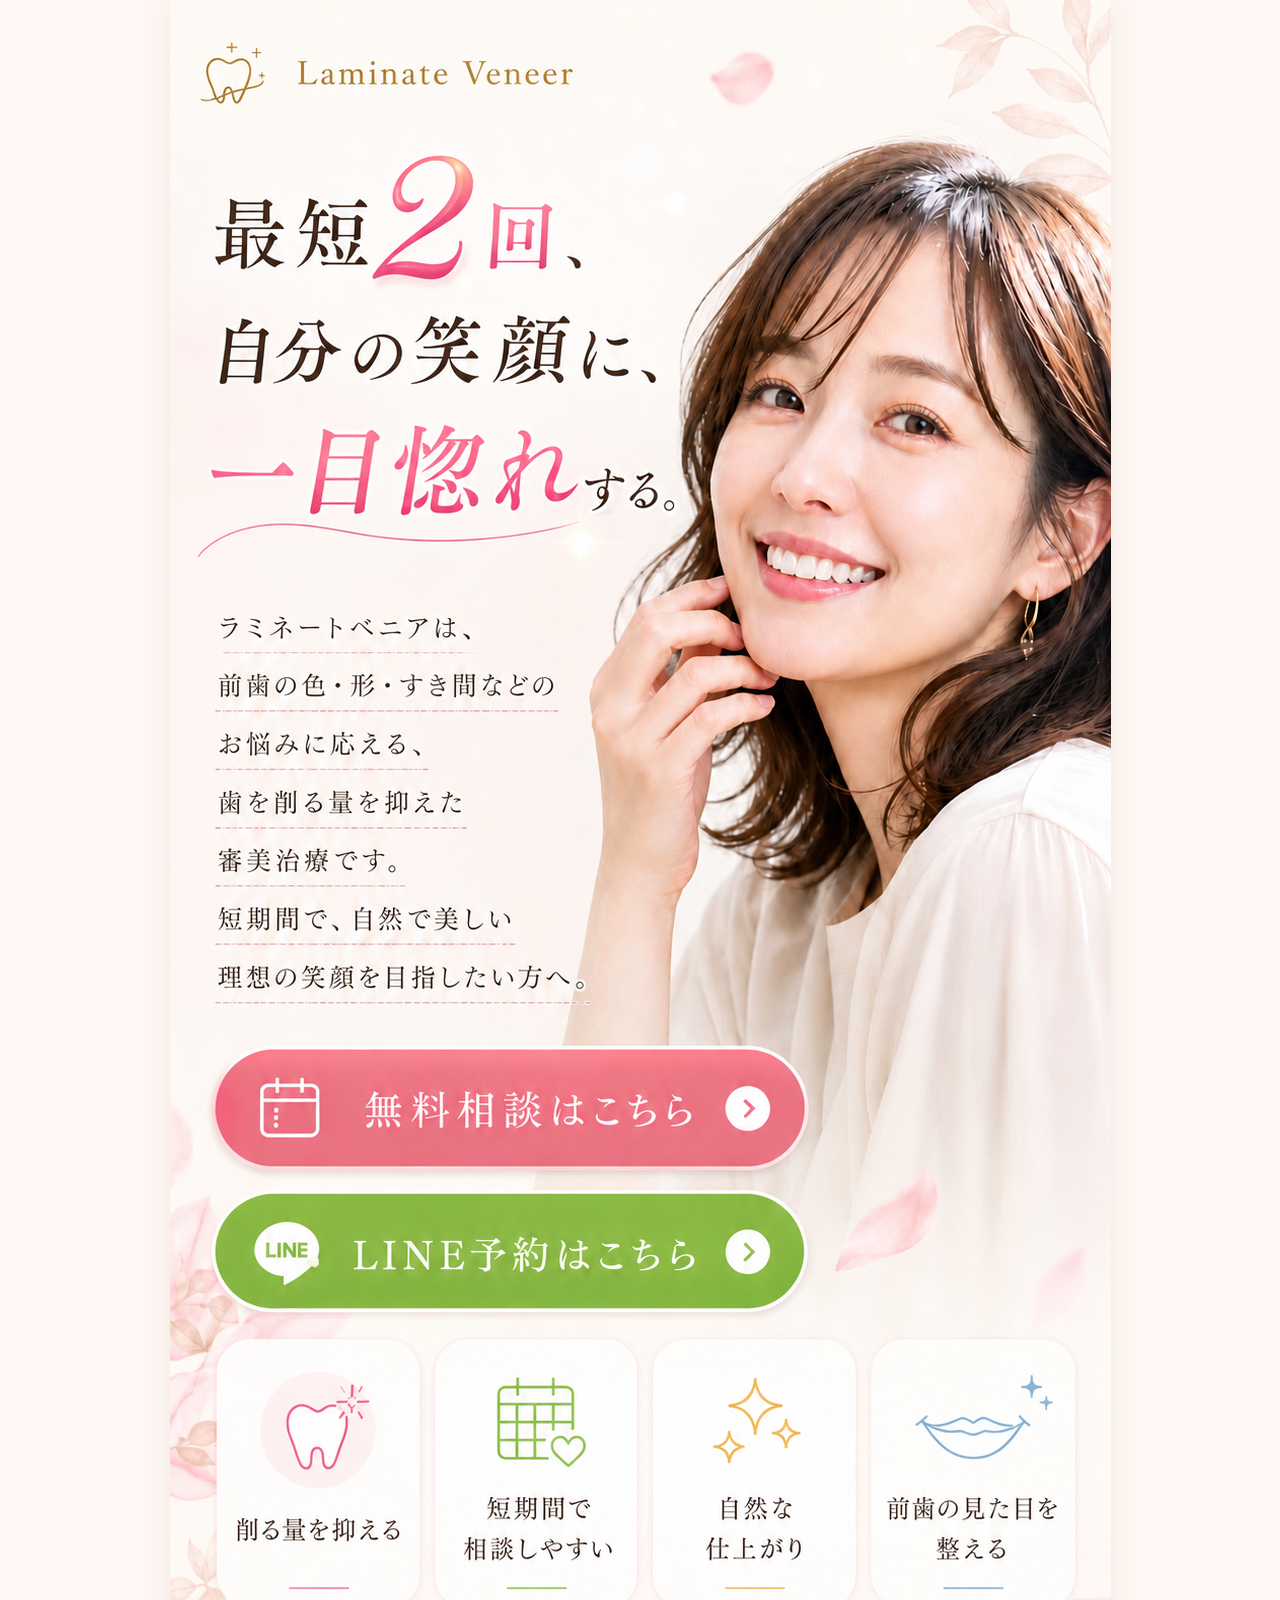
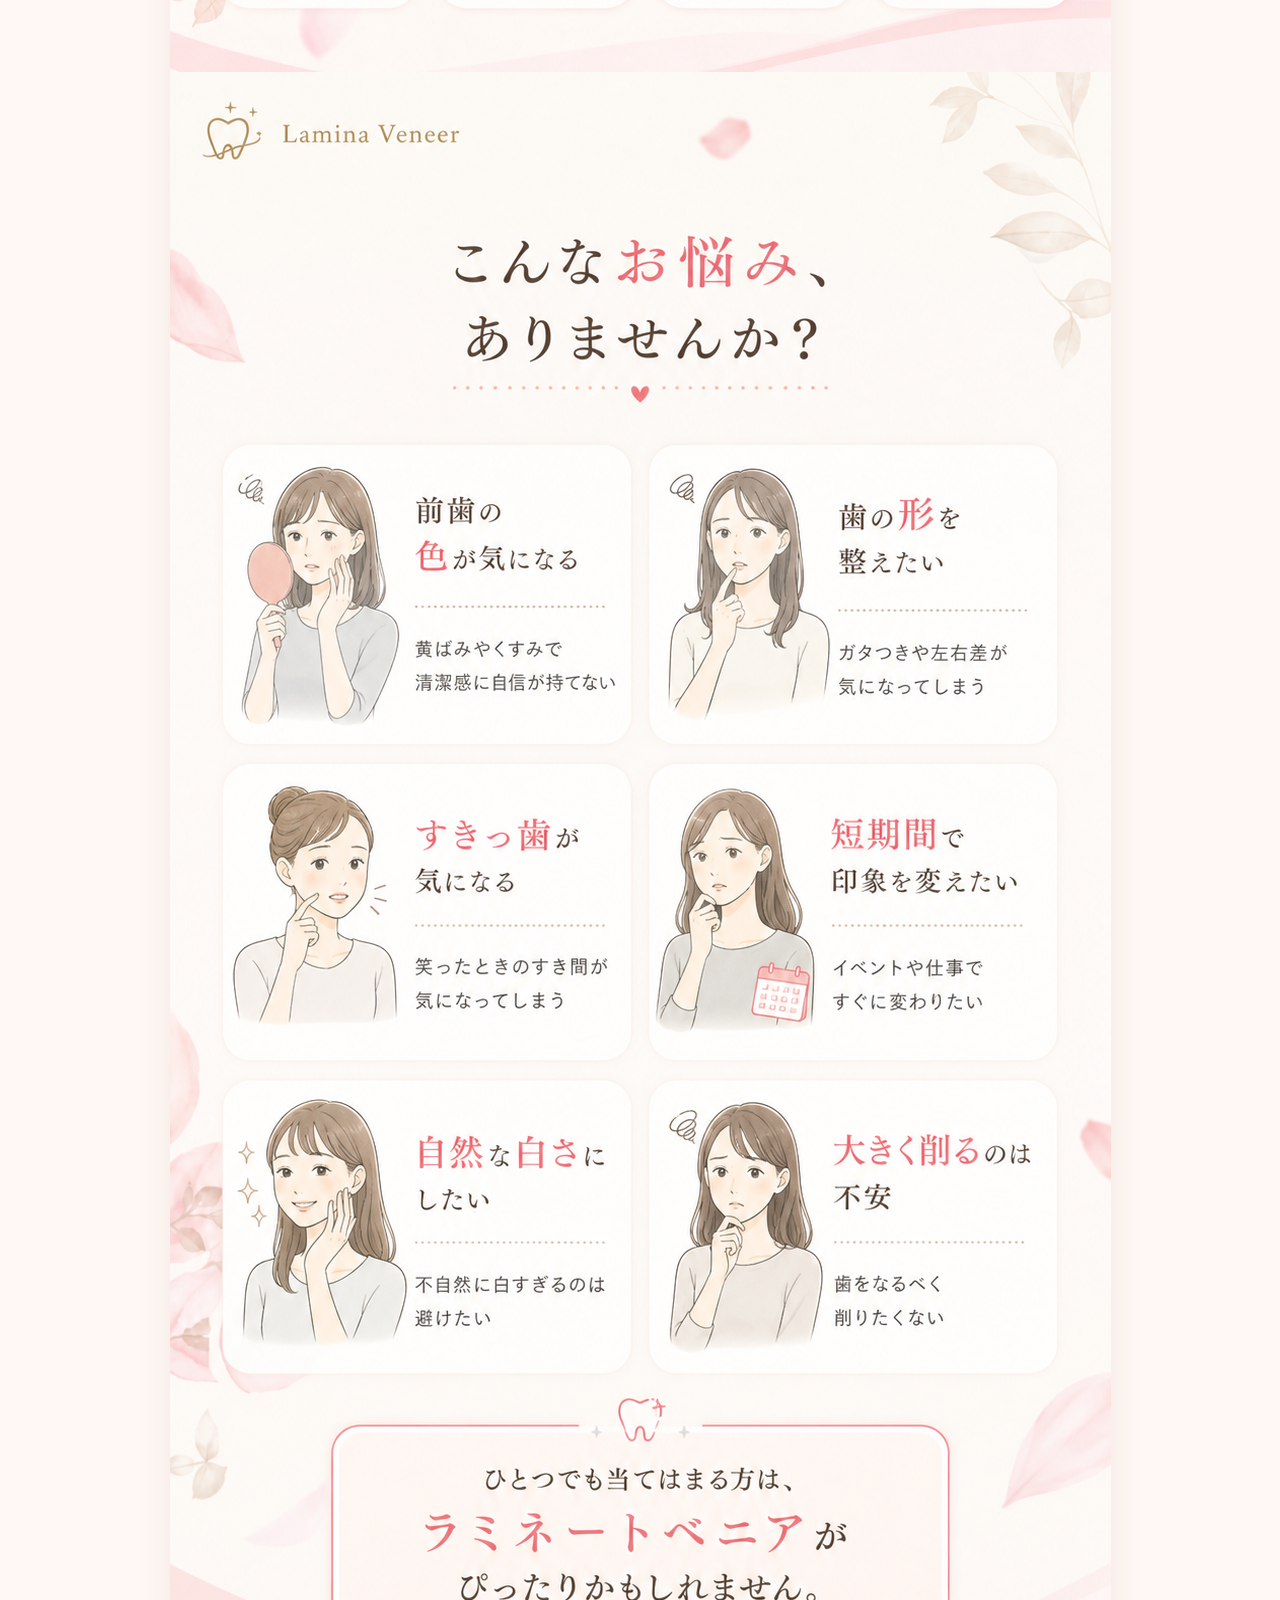
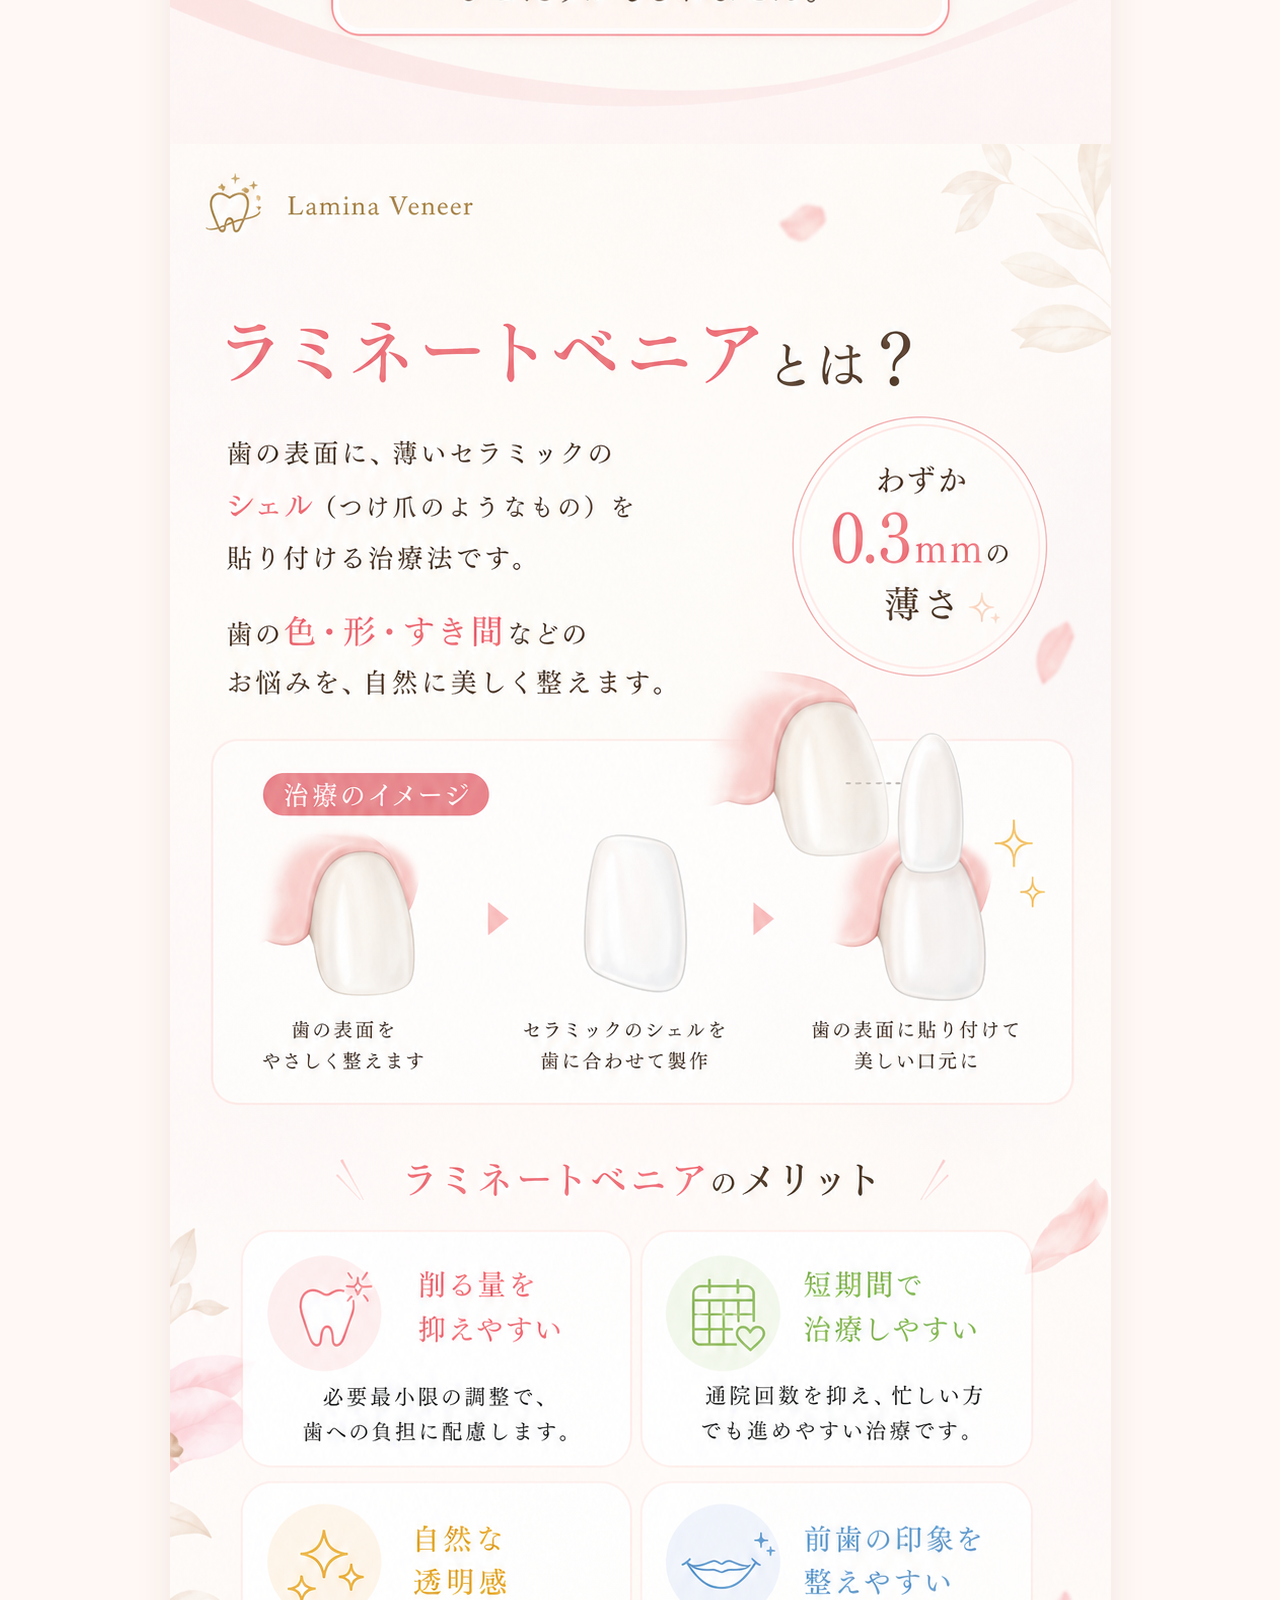
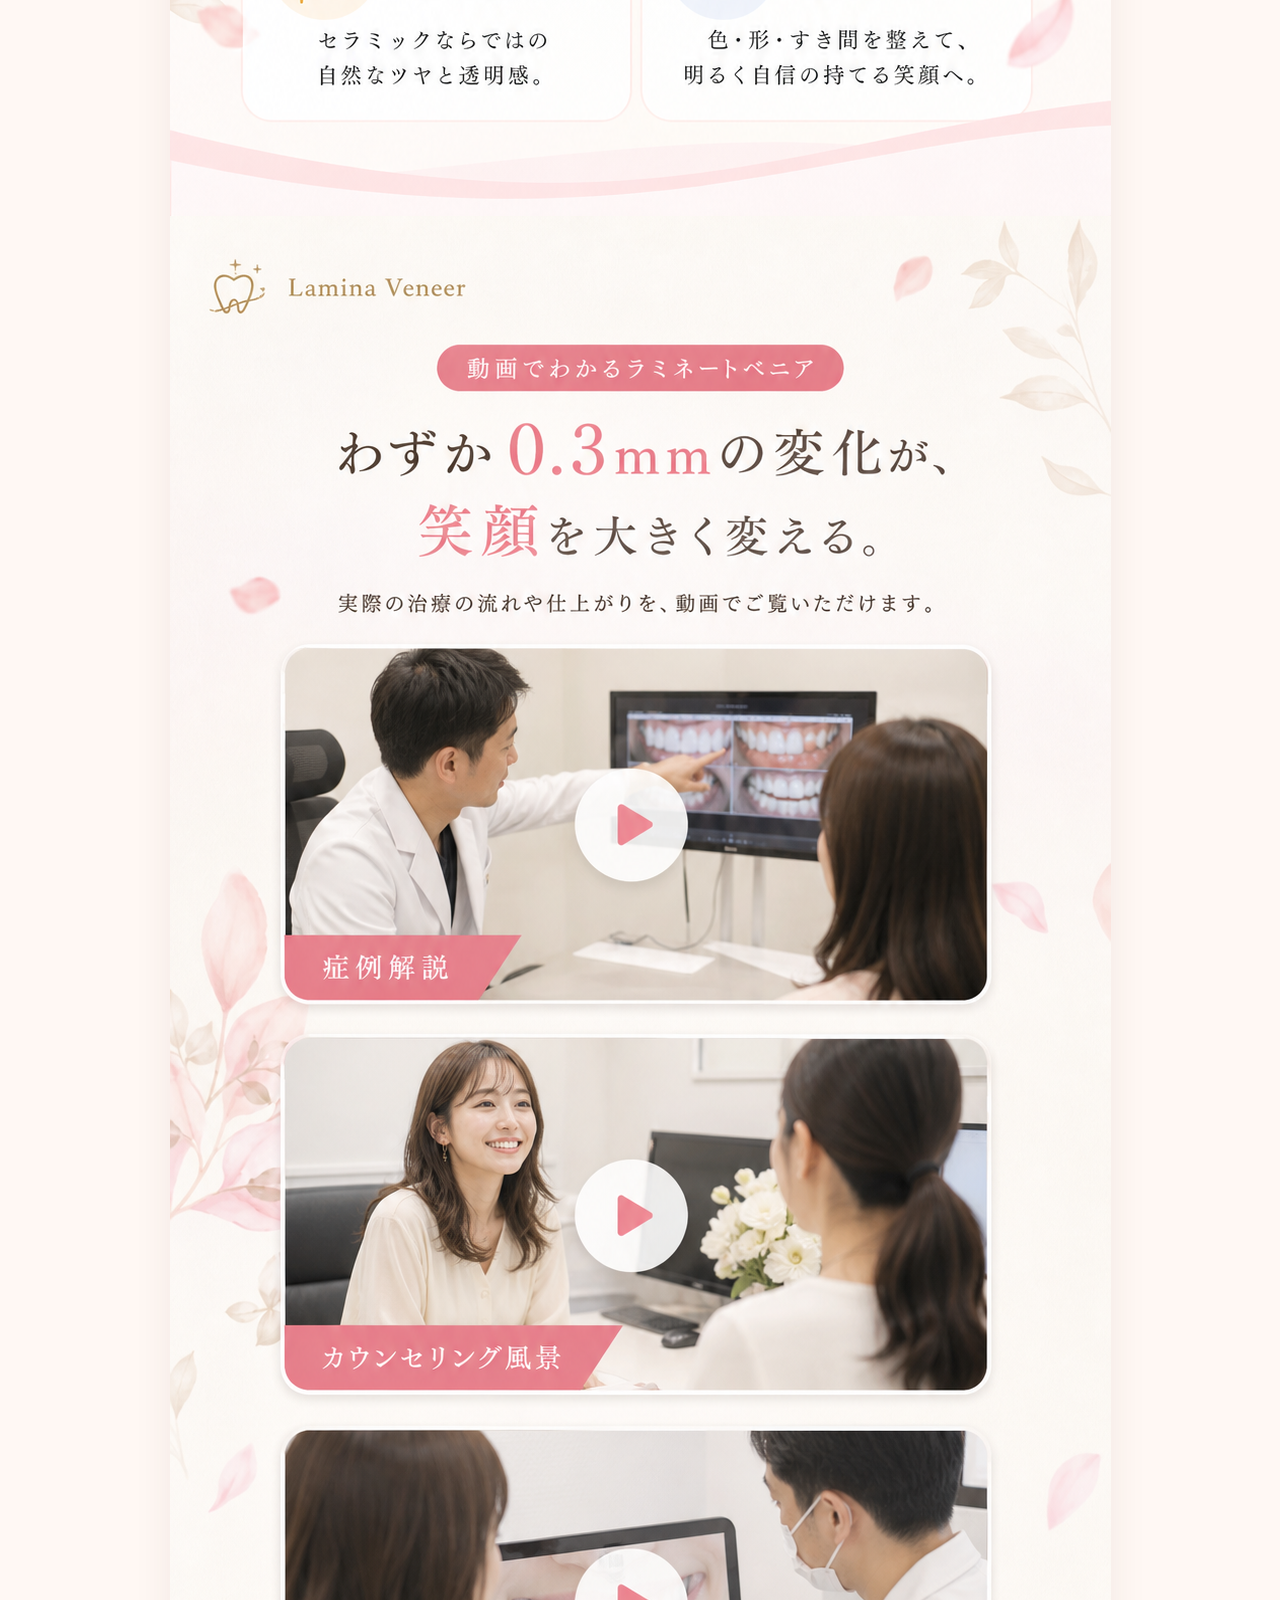
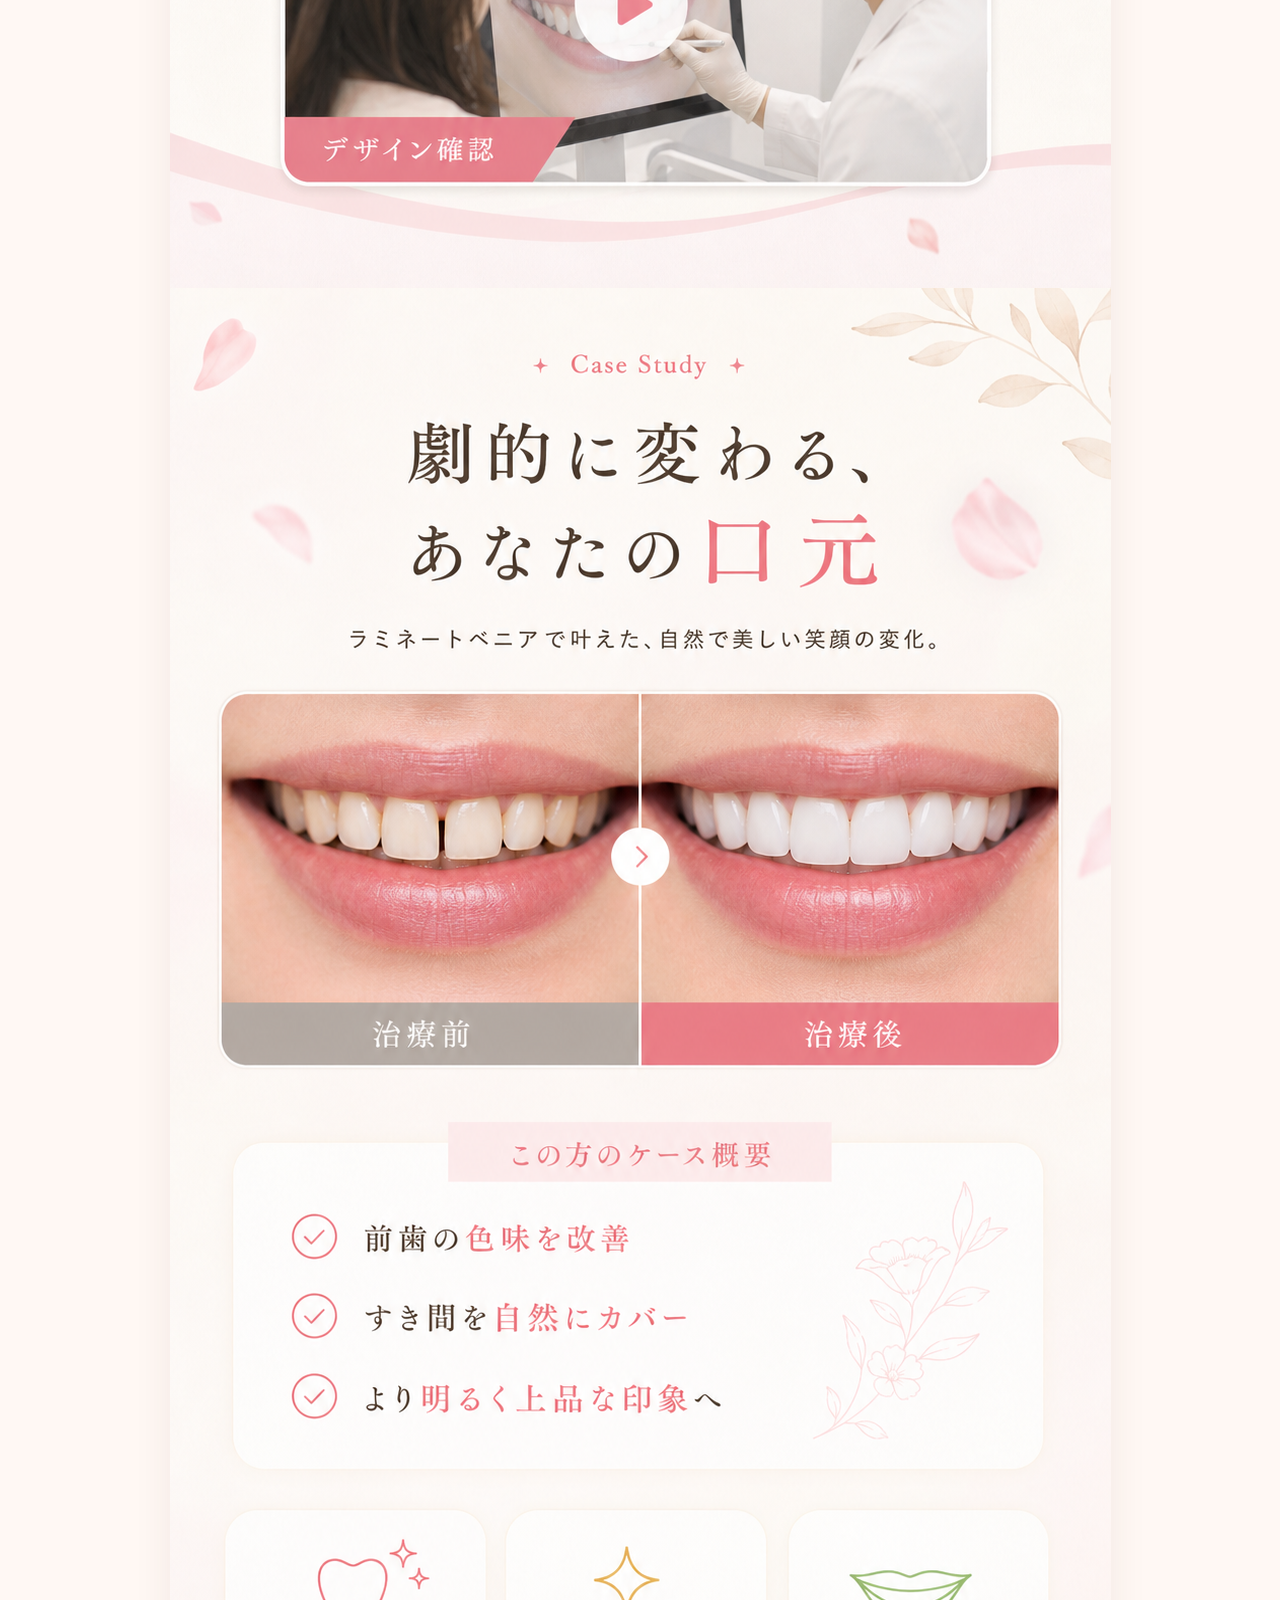
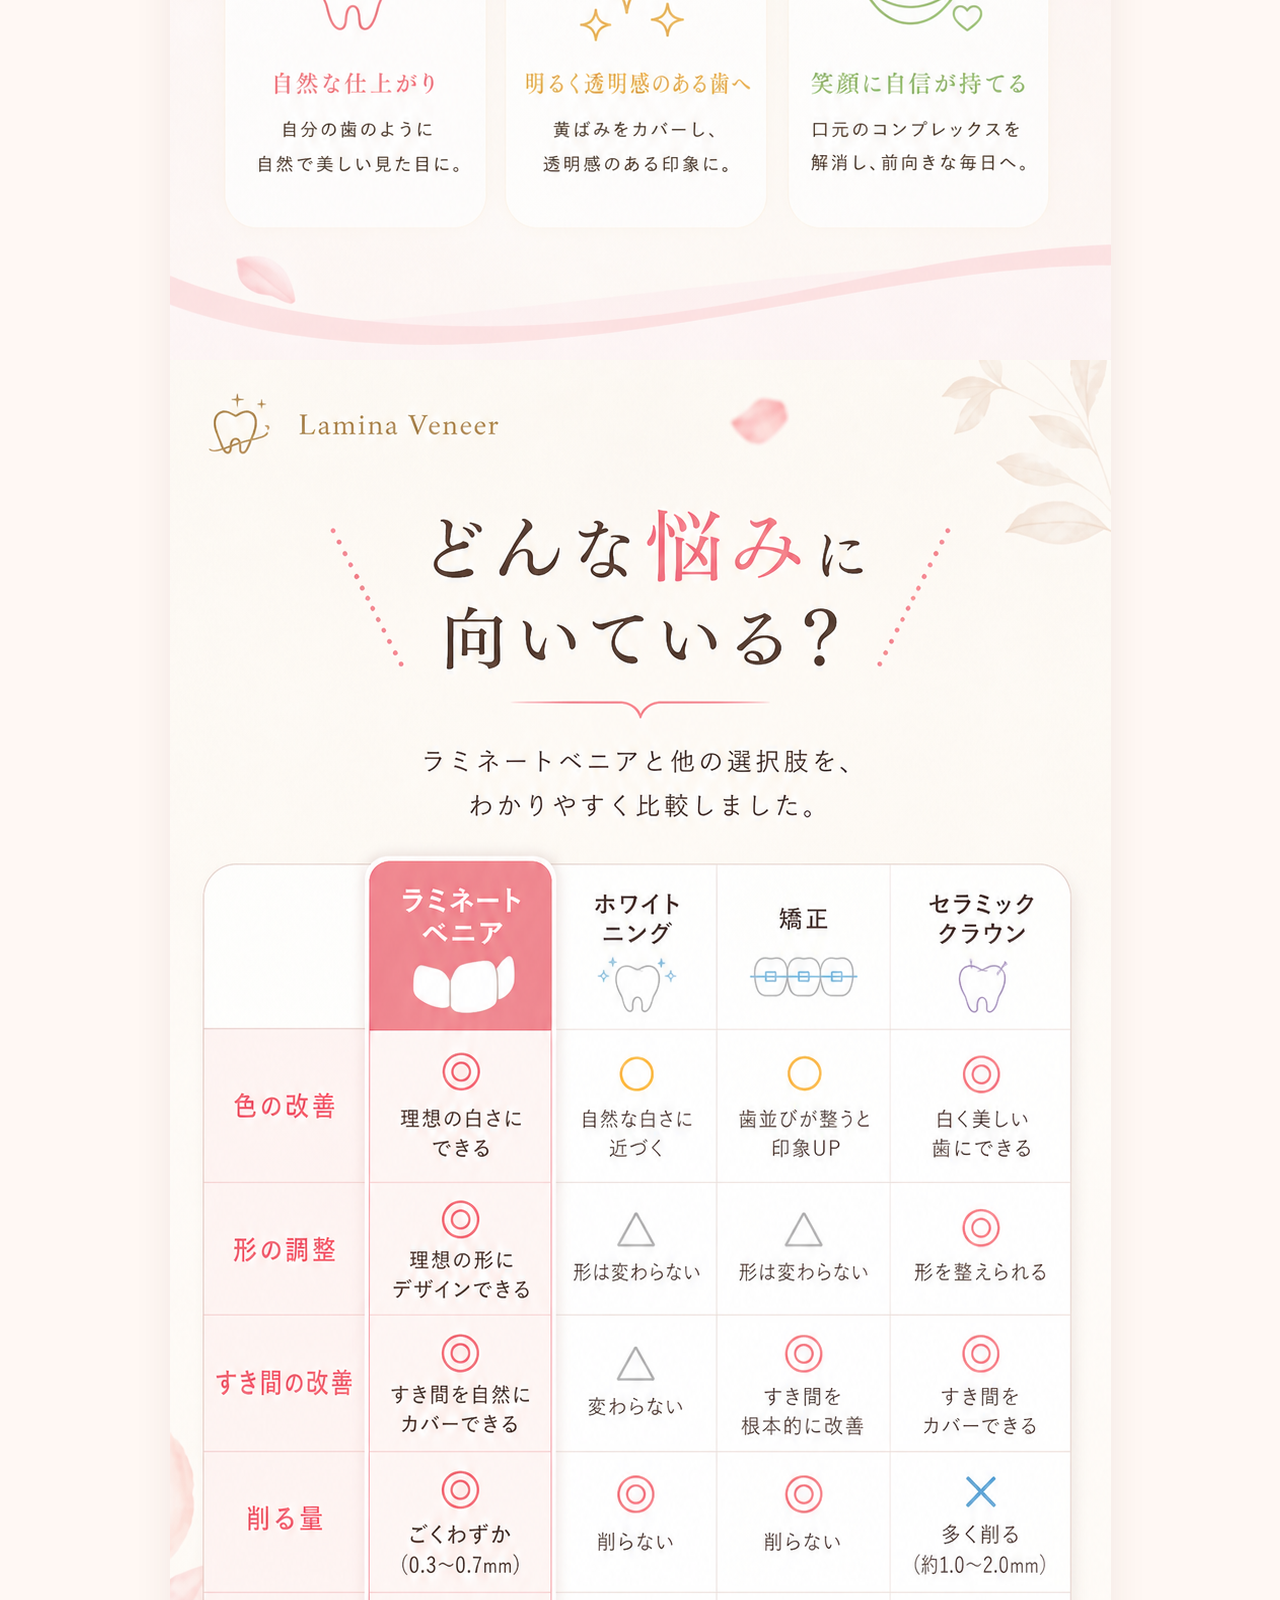
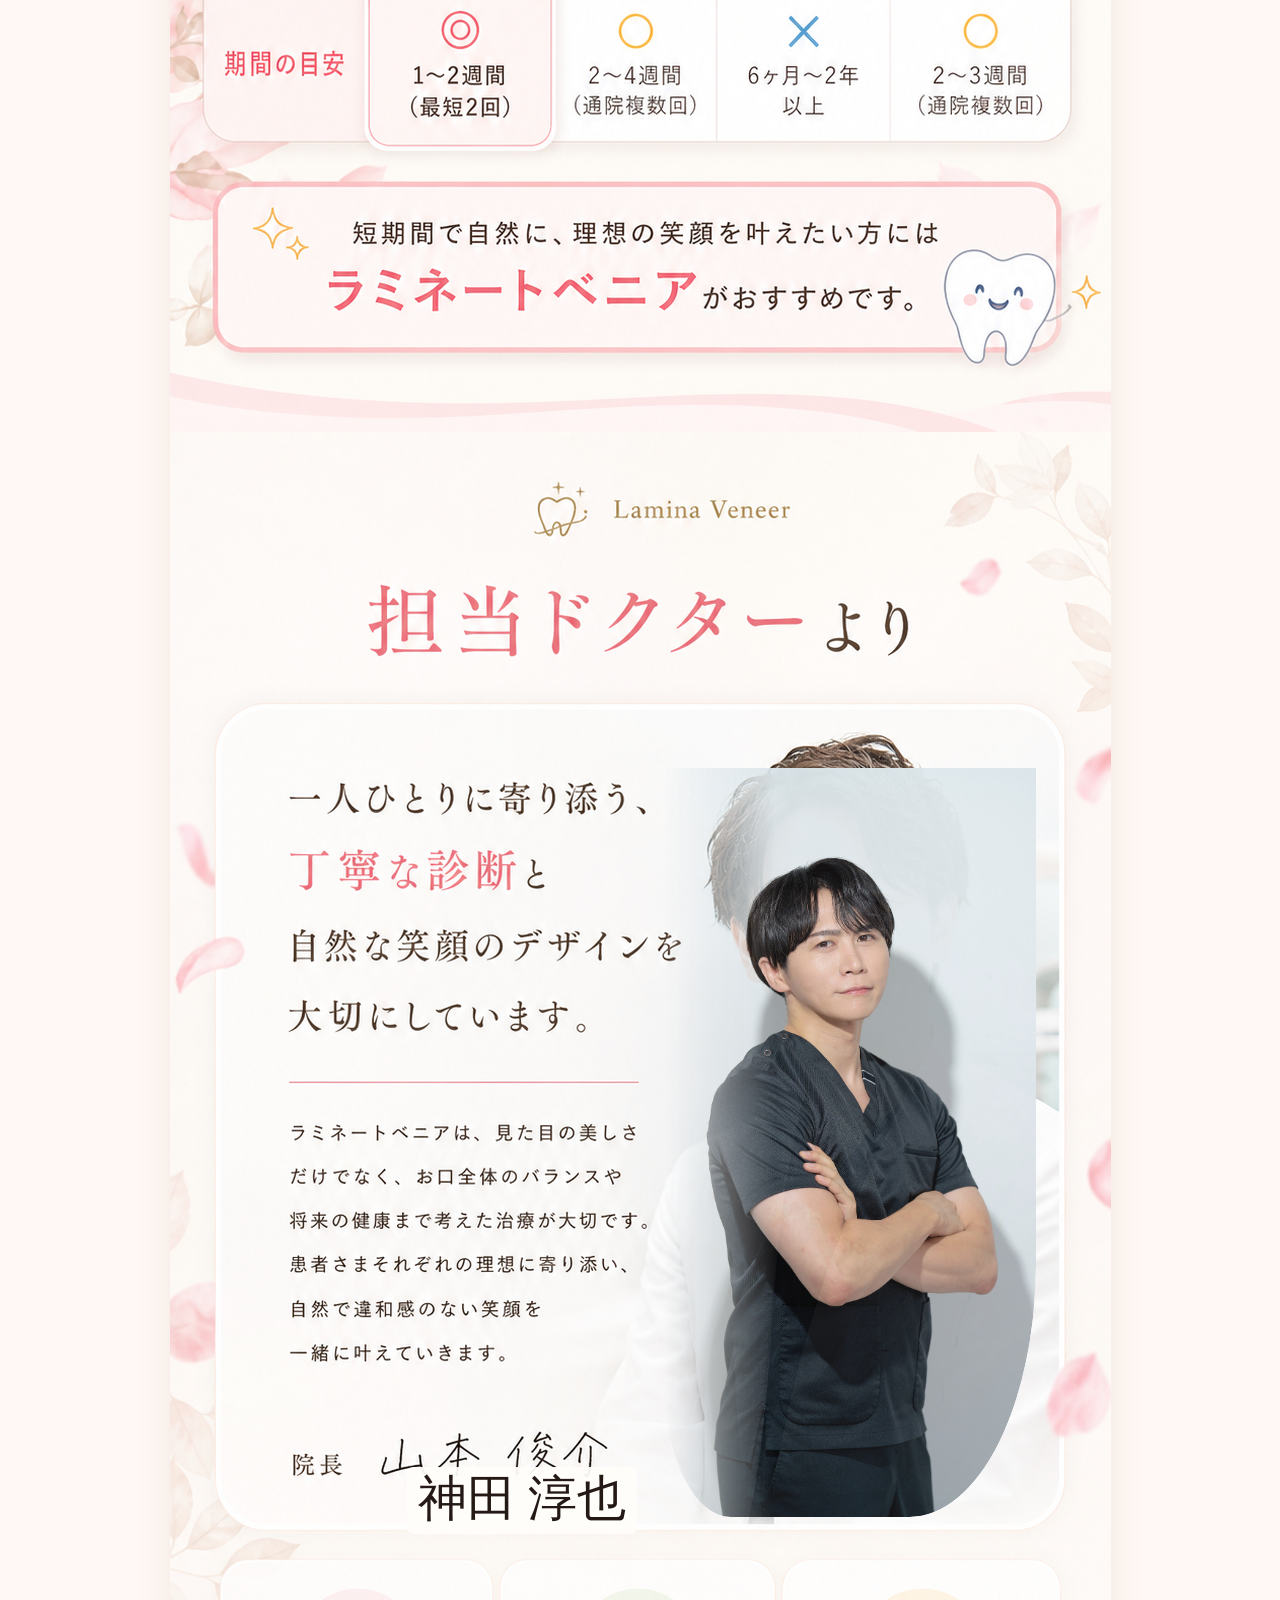
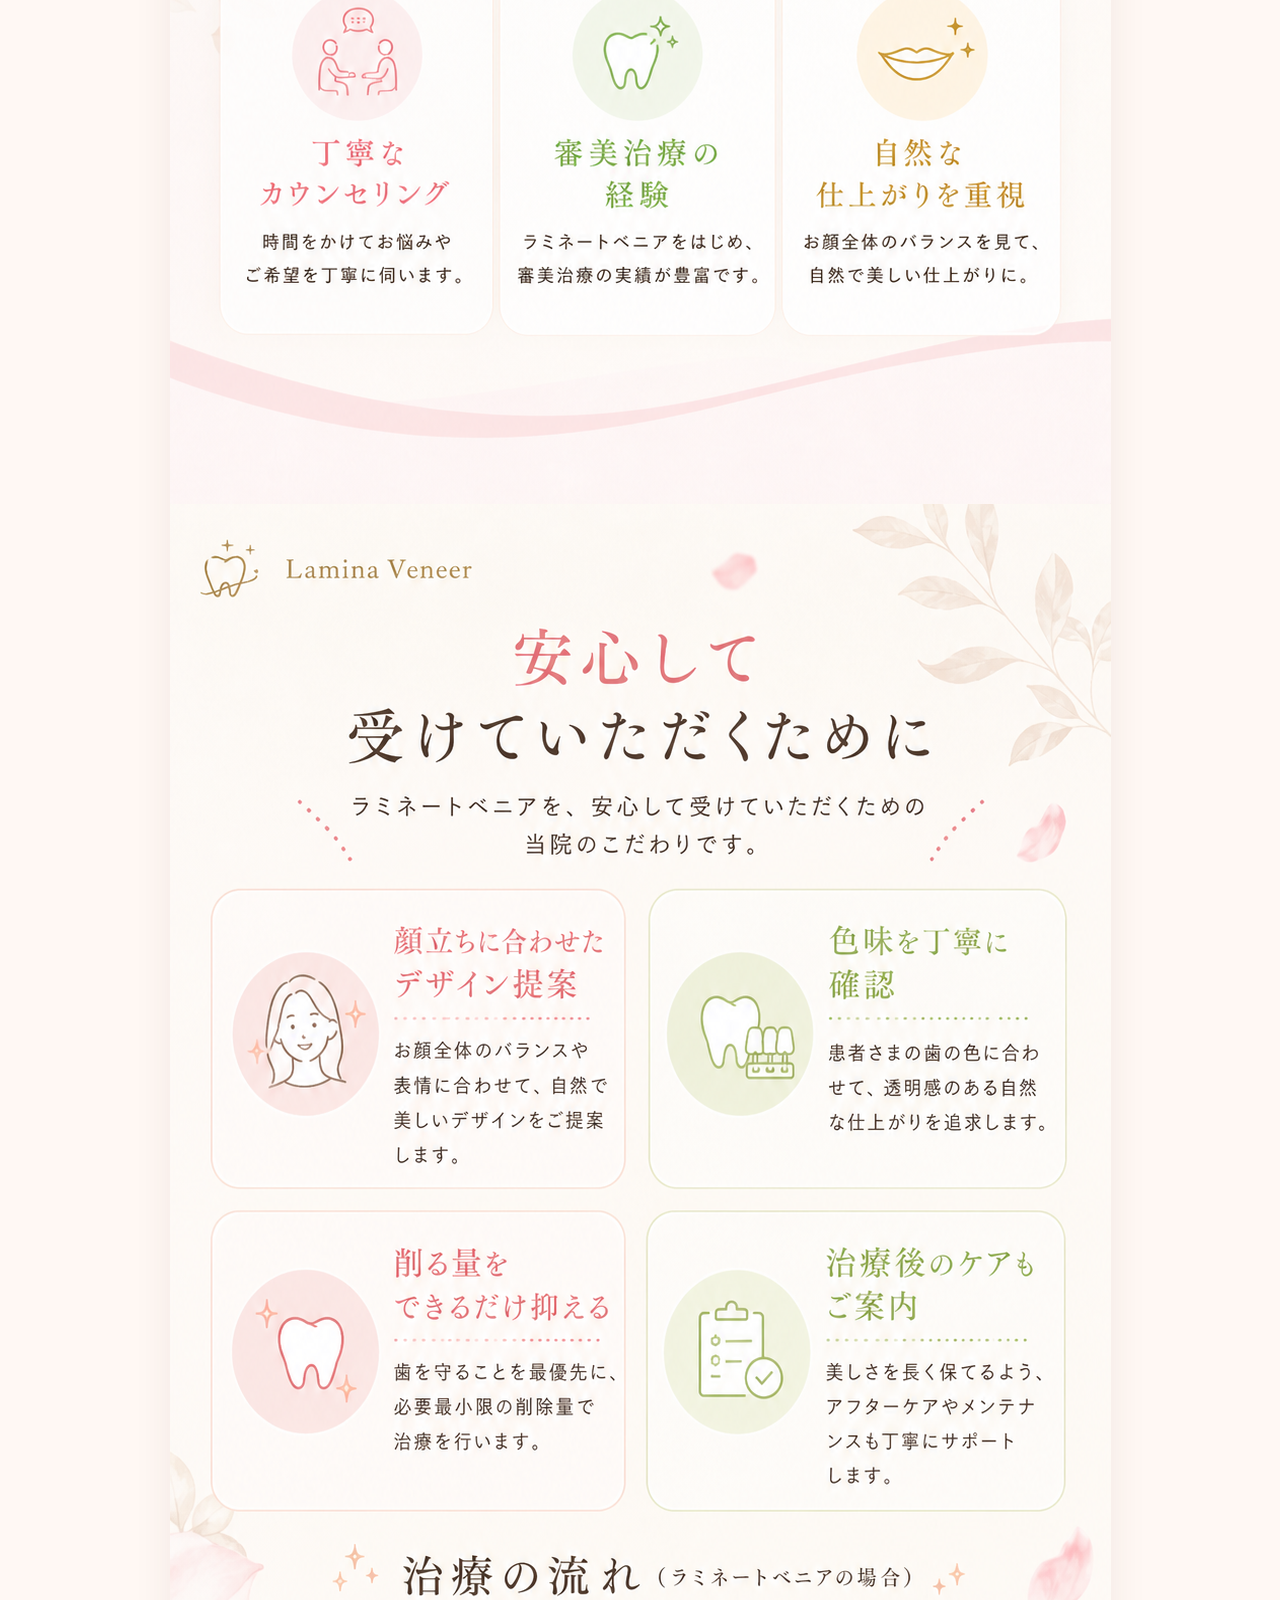
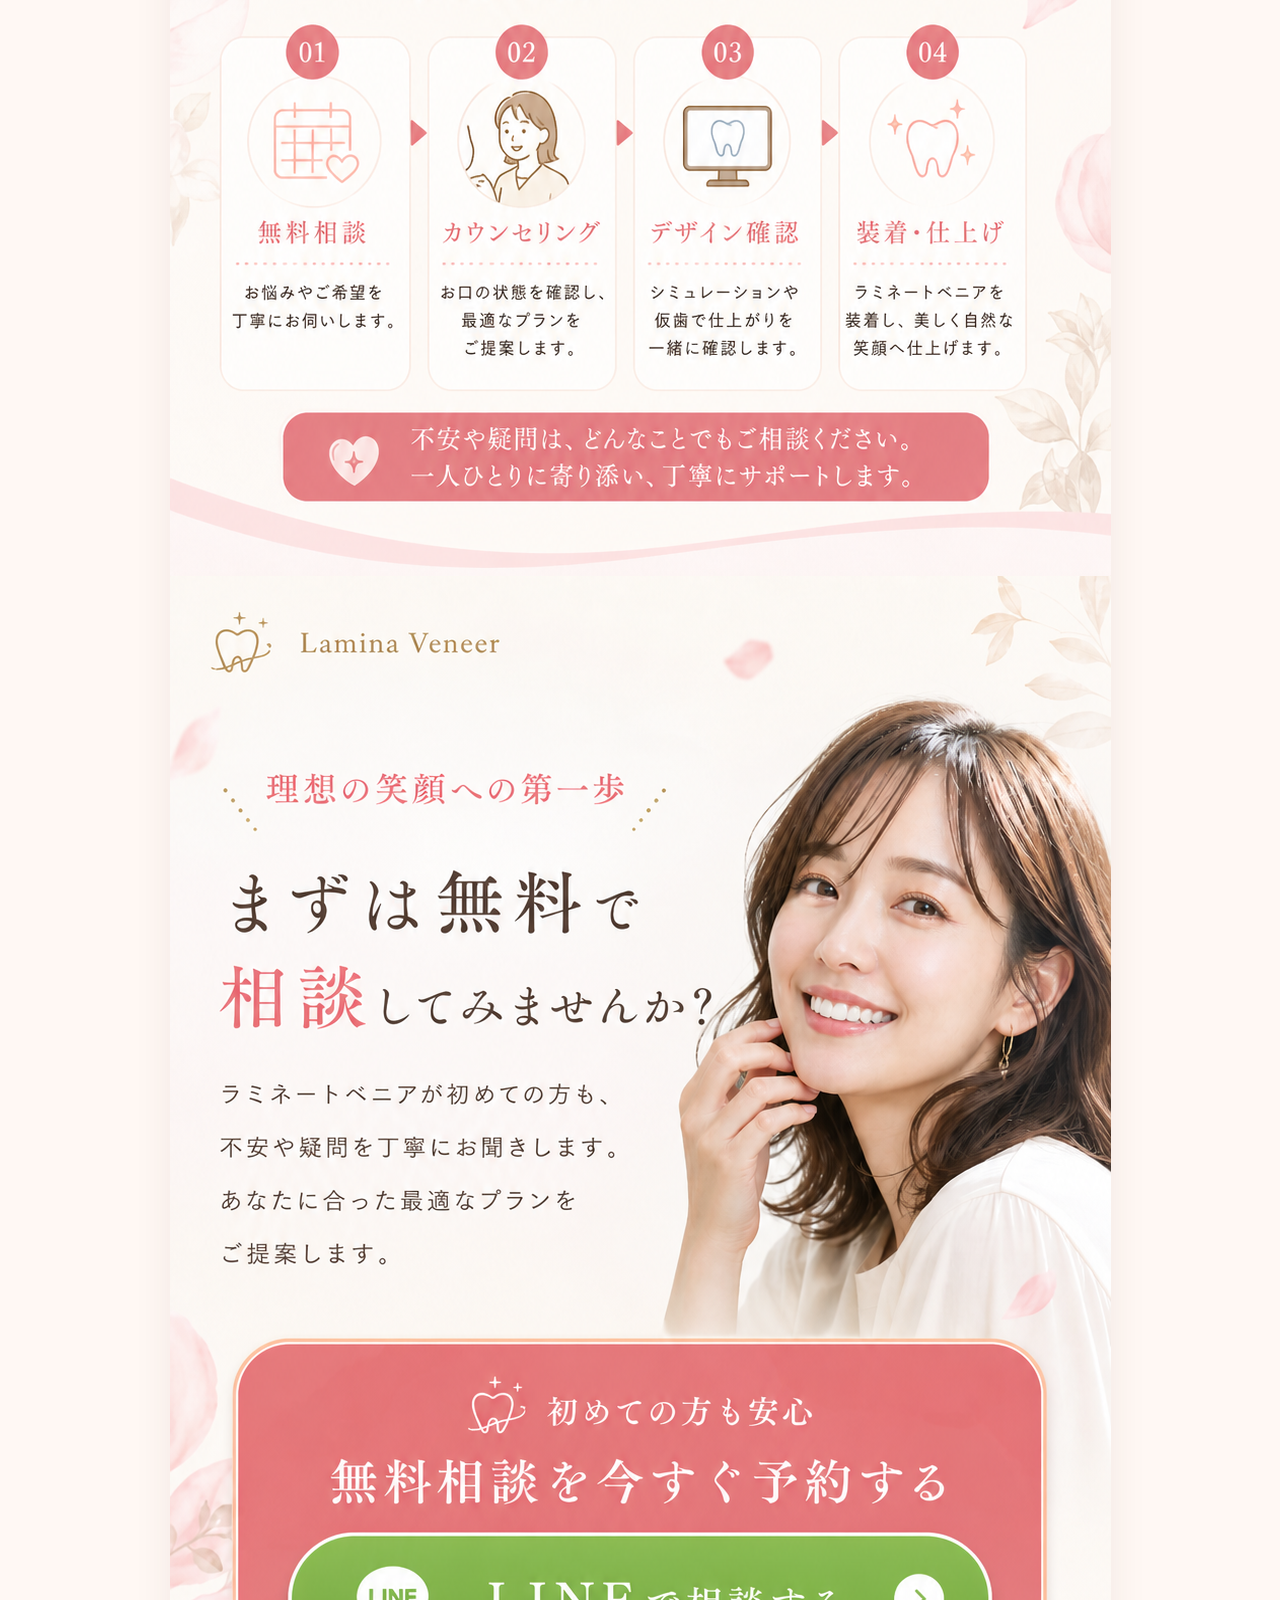
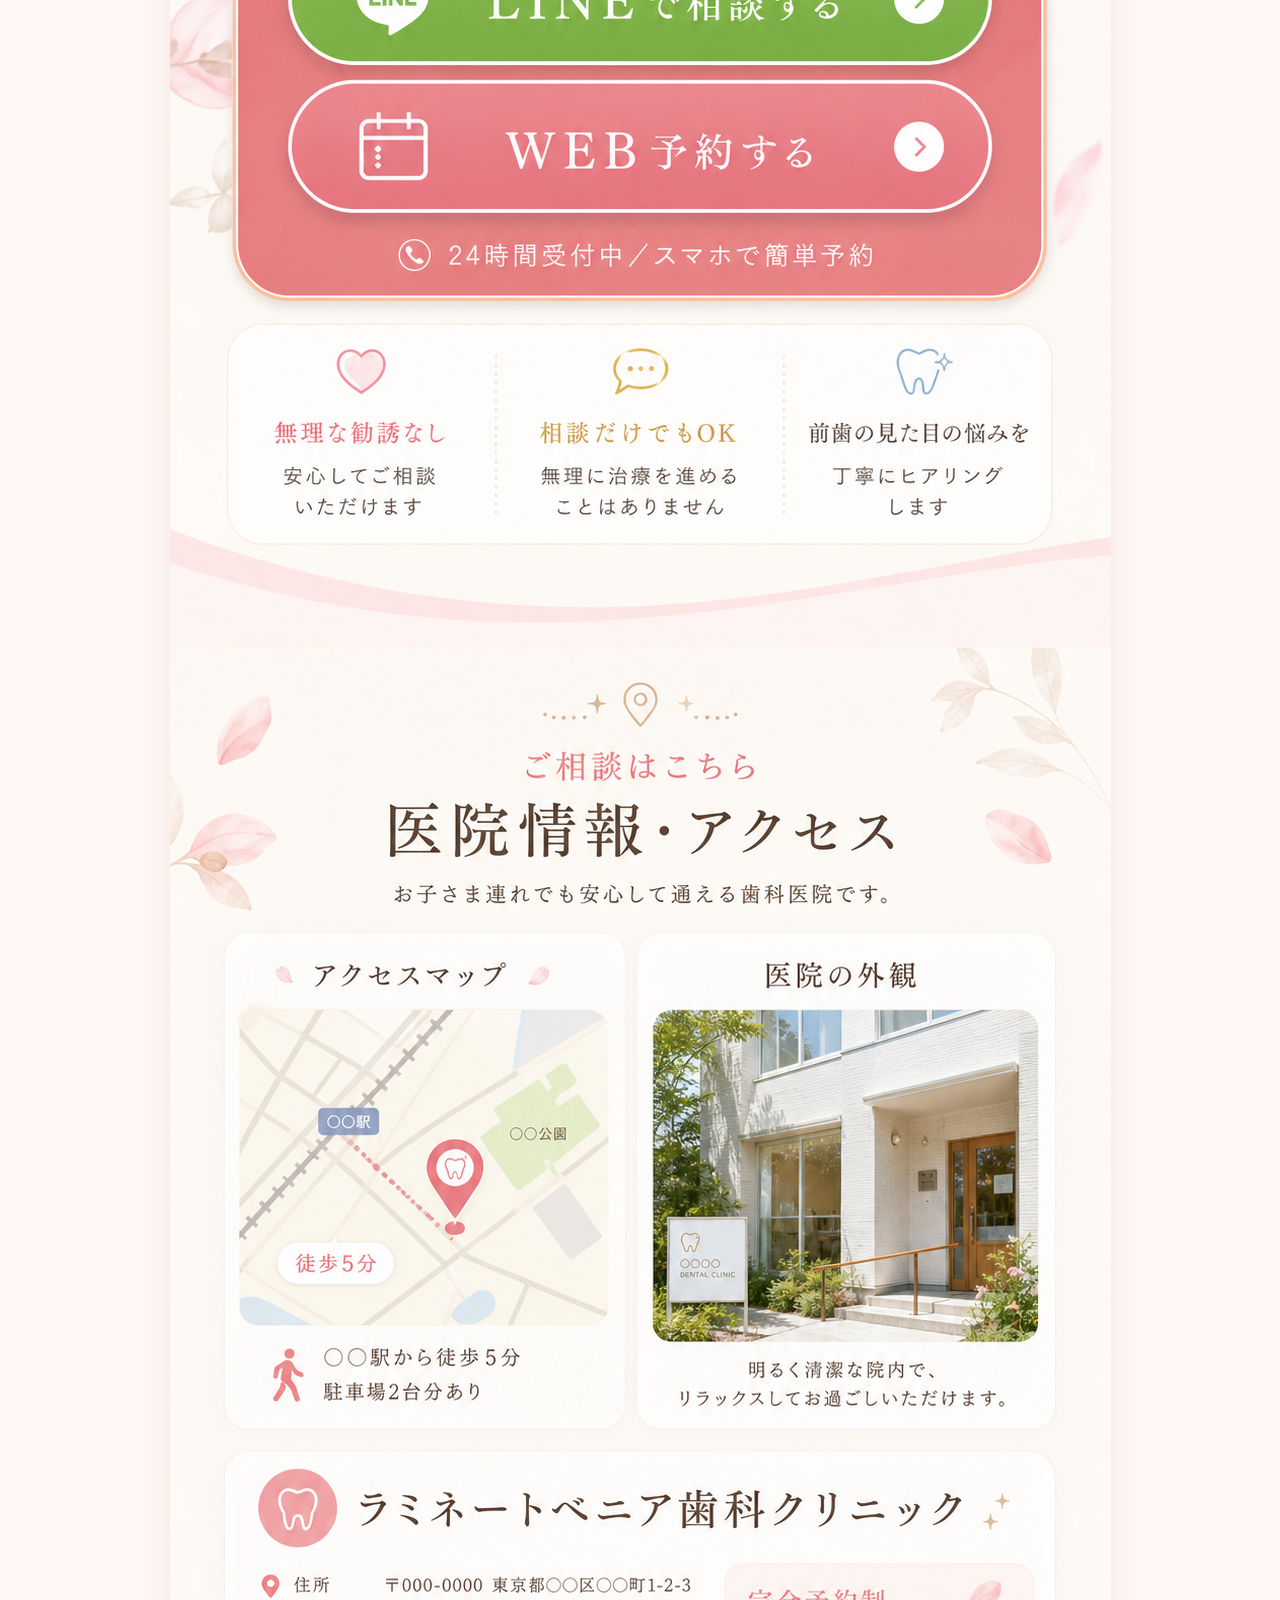
==== index.html @ 82d844e1 "Update doctor section and CTA links" ====
<!doctype html>
<html lang="ja">
  <head>
    <meta charset="utf-8">
    <meta name="viewport" content="width=device-width, initial-scale=1">
    <title>Lamina Veneer</title>
    <meta
      name="description"
      content="ラミネートベニアの流れ、症例、医院情報、無料相談CTAをまとめたランディングページです。"
    >
    <meta property="og:title" content="Lamina Veneer">
    <meta
      property="og:description"
      content="わずか0.3mmの変化が、笑顔を大きく変える。ラミネートベニアの無料相談はこちら。"
    >
    <meta property="og:type" content="website">
    <meta property="og:image" content="assets/images/01-hero.png">
    <link rel="icon" href="assets/images/01-hero.png">
    <link rel="stylesheet" href="styles.css">
  </head>
  <body>
    <main class="page-shell" aria-label="Lamina Veneer landing page">
      <section class="lp-panel" aria-label="動画でわかるラミネートベニア">
        <img src="assets/images/01-hero.png" alt="動画でわかるラミネートベニア" width="941" height="1672">
      </section>

      <section class="lp-panel" aria-label="ラミネートベニアのお悩み">
        <img src="assets/images/02-concerns.png" alt="こんなお悩みありませんか" width="941" height="1672">
      </section>

      <section class="lp-panel" aria-label="医院情報と無料相談">
        <img src="assets/images/03-access-cta.png" alt="医院情報・アクセスと無料相談受付中" width="941" height="1672">
        <a class="hotspot hotspot-consultation image-03" href="https://reservation.stransa.co.jp/2747f44875e502d72cb6ea80e31af1cc/reserve/select-frame?web-menu-id=47272" aria-label="無料相談はこちら"></a>
        <a class="hotspot hotspot-line image-03" href="https://line.me/R/ti/p/@853jpbsf?oat_content=url&ts=04210830" aria-label="LINE予約はこちら"></a>
      </section>

      <section class="lp-panel" aria-label="症例紹介">
        <img src="assets/images/04-case-study.png" alt="劇的に変わるあなたの口元" width="941" height="1672">
      </section>

      <section class="lp-panel" aria-label="安心して受けていただくために">
        <img src="assets/images/05-reassurance.png" alt="安心して受けていただくために" width="941" height="1672">
      </section>

      <section class="lp-panel" aria-label="ラミネートベニアとは">
        <img src="assets/images/06-about.png" alt="ラミネートベニアとは" width="941" height="1672">
      </section>

      <section class="lp-panel" aria-label="担当ドクターより">
        <img src="assets/images/07-doctor.png" alt="担当ドクターより" width="941" height="1672">
        <img
          class="doctor-portrait"
          src="assets/images/dr-kanda-junya.jpg"
          alt="院長 神田淳也"
          width="1365"
          height="2048"
        >
        <span class="doctor-name" aria-hidden="true">神田 淳也</span>
      </section>

      <section class="lp-panel" aria-label="治療比較">
        <img src="assets/images/08-comparison.png" alt="どんな悩みに向いている？" width="941" height="1672">
      </section>

      <section class="lp-panel" aria-label="ラミネートベニアの特徴と予約">
        <img src="assets/images/09-benefits-cta.png" alt="最短2回、自分の笑顔に一目惚れする" width="941" height="1672">
        <a class="hotspot hotspot-consultation image-09" href="https://reservation.stransa.co.jp/2747f44875e502d72cb6ea80e31af1cc/reserve/select-frame?web-menu-id=47272" aria-label="無料相談はこちら"></a>
        <a class="hotspot hotspot-line image-09" href="https://line.me/R/ti/p/@853jpbsf?oat_content=url&ts=04210830" aria-label="LINE予約はこちら"></a>
      </section>

      <section class="lp-panel" aria-label="無料相談予約" id="consultation">
        <img src="assets/images/10-final-cta.png" alt="まずは無料で相談してみませんか？" width="941" height="1672">
        <a class="hotspot hotspot-line image-10" href="https://line.me/R/ti/p/@853jpbsf?oat_content=url&ts=04210830" aria-label="LINEで相談する" id="line-reservation"></a>
        <a class="hotspot hotspot-web image-10" href="https://reservation.stransa.co.jp/2747f44875e502d72cb6ea80e31af1cc/reserve/select-frame?web-menu-id=47272" aria-label="WEB予約する" id="web-reservation"></a>
      </section>
    </main>
  </body>
</html>
---- styles.css ----
:root {
  color-scheme: light;
  --page-bg: #fff8f4;
  --focus-ring: #e95e73;
}

* {
  box-sizing: border-box;
}

html {
  scroll-behavior: smooth;
}

body {
  margin: 0;
  min-width: 320px;
  background: var(--page-bg);
  font-family: system-ui, -apple-system, BlinkMacSystemFont, "Hiragino Sans",
    "Yu Gothic", sans-serif;
}

.page-shell {
  width: min(100%, 941px);
  margin: 0 auto;
  background: #fffdfb;
  box-shadow: 0 0 36px rgba(86, 48, 42, 0.08);
}

.lp-panel {
  position: relative;
  margin: 0;
  line-height: 0;
}

.lp-panel img {
  display: block;
  width: 100%;
  height: auto;
  user-select: none;
}

.lp-panel .doctor-portrait {
  position: absolute;
  left: 52.6%;
  top: 20.1%;
  width: 39.5%;
  height: 44.8%;
  object-fit: cover;
  object-position: 51% 24%;
  border-radius: 0 0 34% 18%;
  opacity: 0.96;
  mix-blend-mode: normal;
  filter: brightness(1.08) saturate(0.9) contrast(0.94);
  -webkit-mask-image: linear-gradient(
    90deg,
    transparent 0%,
    rgba(0, 0, 0, 0.58) 14%,
    #000 30%,
    #000 100%
  );
  mask-image: linear-gradient(
    90deg,
    transparent 0%,
    rgba(0, 0, 0, 0.58) 14%,
    #000 30%,
    #000 100%
  );
  z-index: 1;
}

.doctor-name {
  position: absolute;
  left: 25.2%;
  top: 61.9%;
  min-width: 24%;
  padding: 0.55% 1.2% 0.9%;
  background: rgba(255, 253, 250, 0.94);
  border-radius: 6px;
  color: #241915;
  font-family: "Hiragino Mincho ProN", "Yu Mincho", serif;
  font-size: clamp(22px, 5.2vw, 49px);
  font-weight: 400;
  line-height: 1.1;
  letter-spacing: 0;
  text-align: center;
  z-index: 2;
}

.hotspot {
  position: absolute;
  display: block;
  border-radius: 999px;
  line-height: 1;
  text-indent: -9999px;
  overflow: hidden;
  z-index: 2;
}

.hotspot:focus-visible {
  outline: 4px solid var(--focus-ring);
  outline-offset: 4px;
}

.image-03.hotspot-consultation {
  left: 5.6%;
  top: 89.6%;
  width: 43.4%;
  height: 5.4%;
}

.image-03.hotspot-line {
  left: 50.7%;
  top: 89.6%;
  width: 43.4%;
  height: 5.4%;
}

.image-09.hotspot-consultation {
  left: 4.7%;
  top: 62.7%;
  width: 63.8%;
  height: 7.0%;
}

.image-09.hotspot-line {
  left: 4.7%;
  top: 71.7%;
  width: 63.8%;
  height: 7.0%;
}

.image-10.hotspot-line {
  left: 12.7%;
  top: 57.5%;
  width: 74.4%;
  height: 7.4%;
}

.image-10.hotspot-web {
  left: 12.7%;
  top: 66.1%;
  width: 74.4%;
  height: 7.4%;
}

@media (max-width: 600px) {
  .page-shell {
    box-shadow: none;
  }

  .hotspot:focus-visible {
    outline-width: 3px;
    outline-offset: 2px;
  }
}
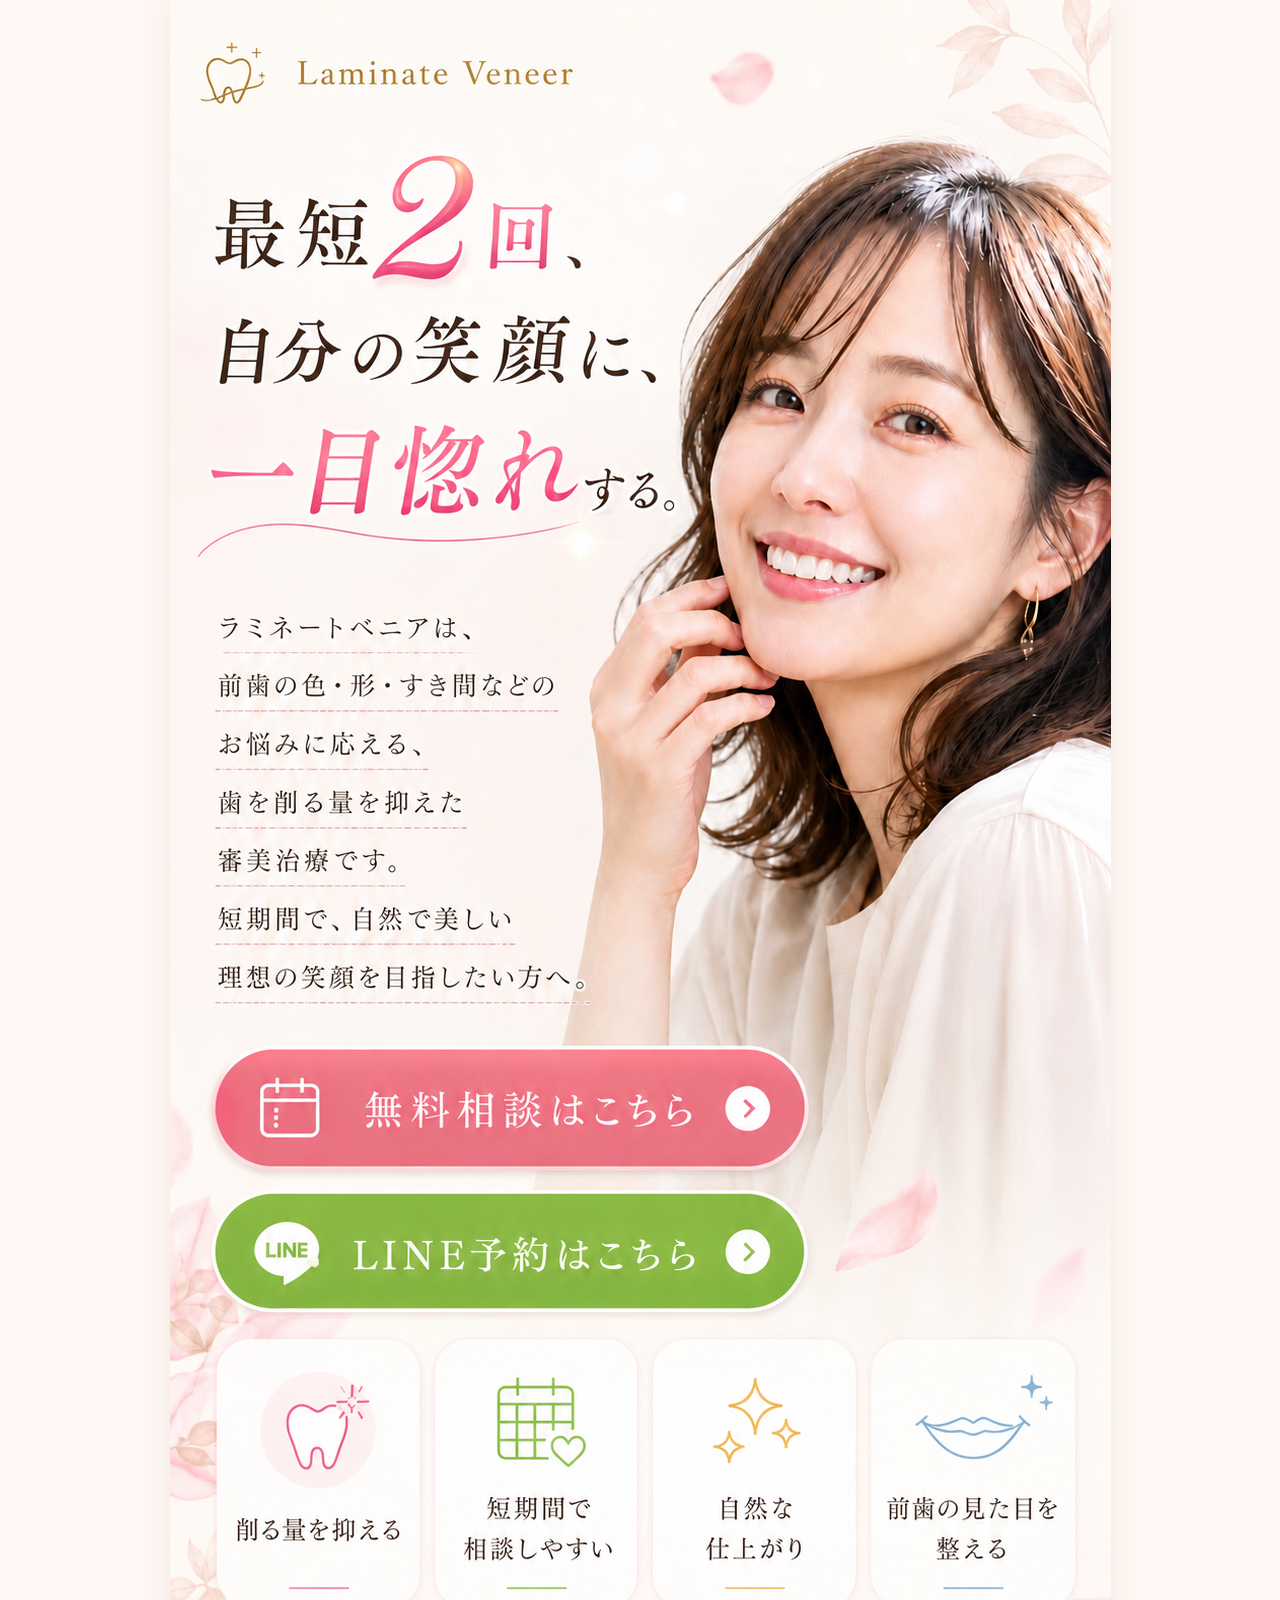
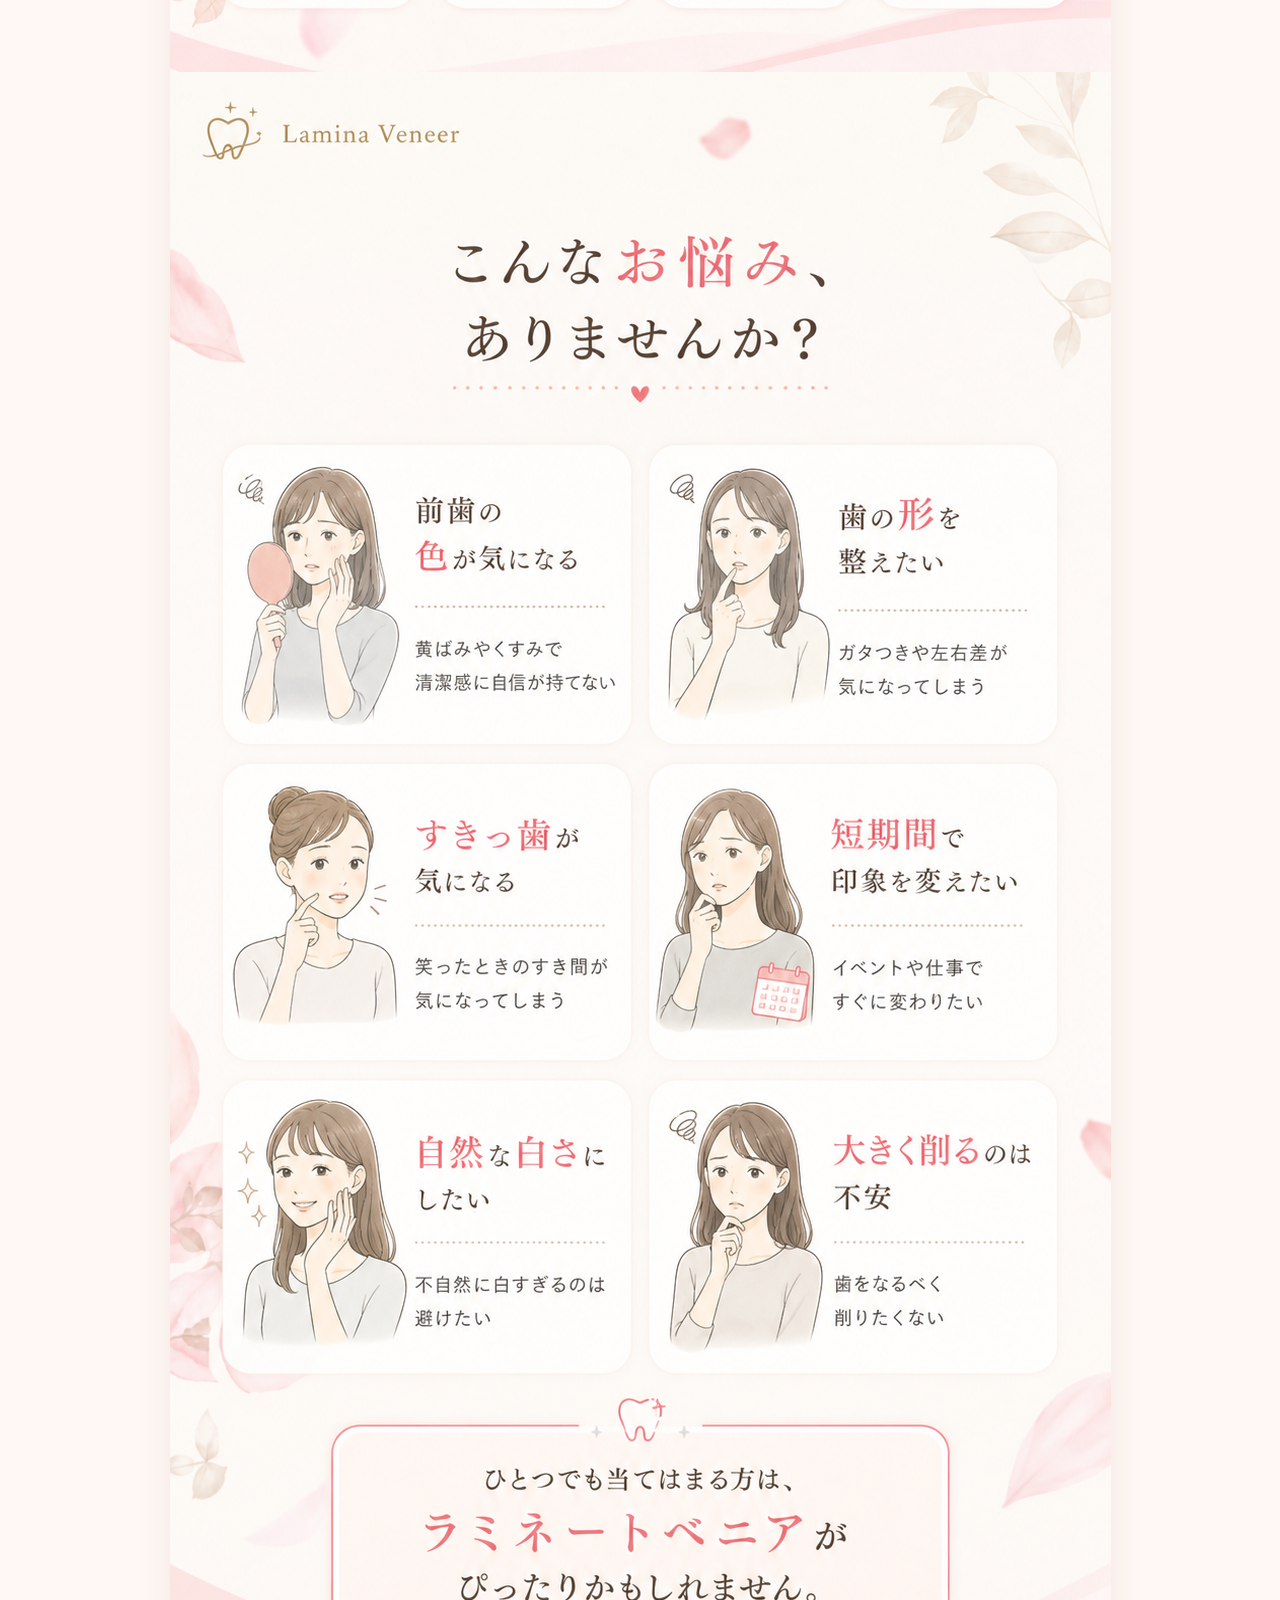
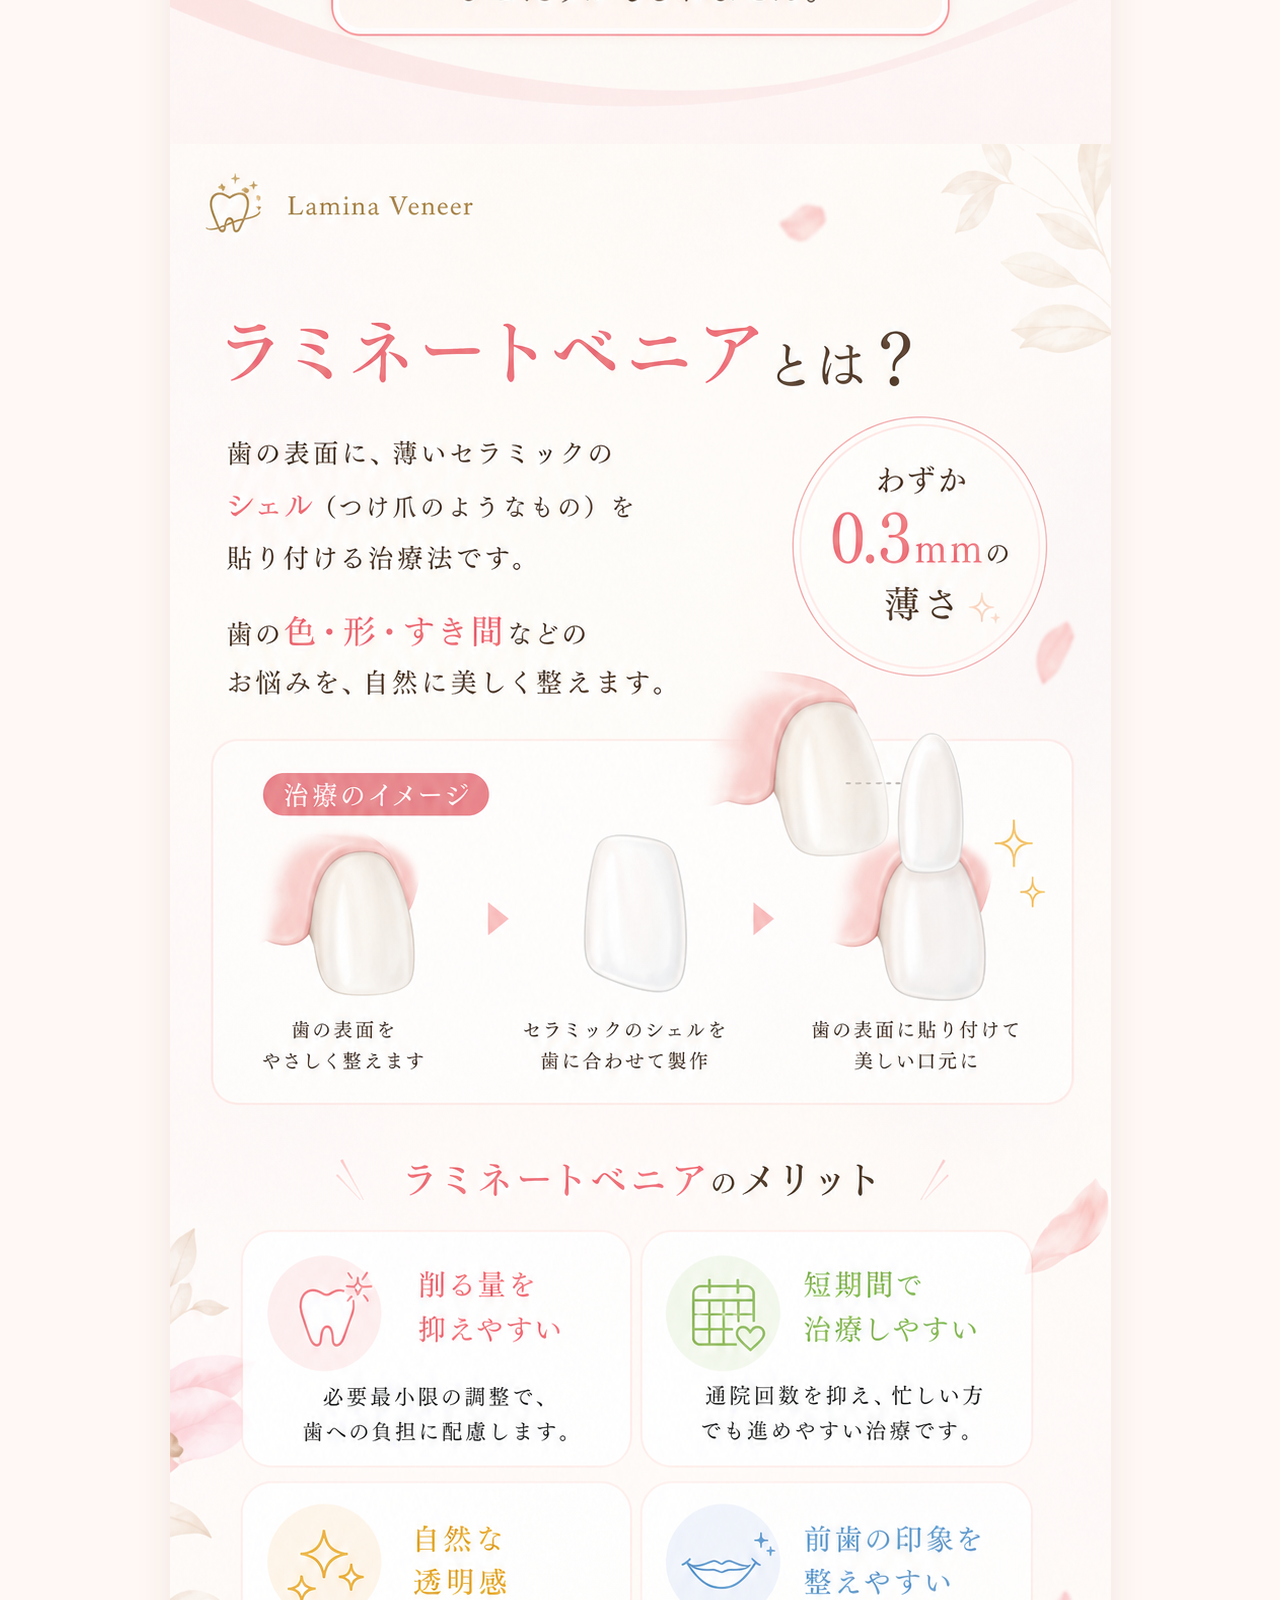
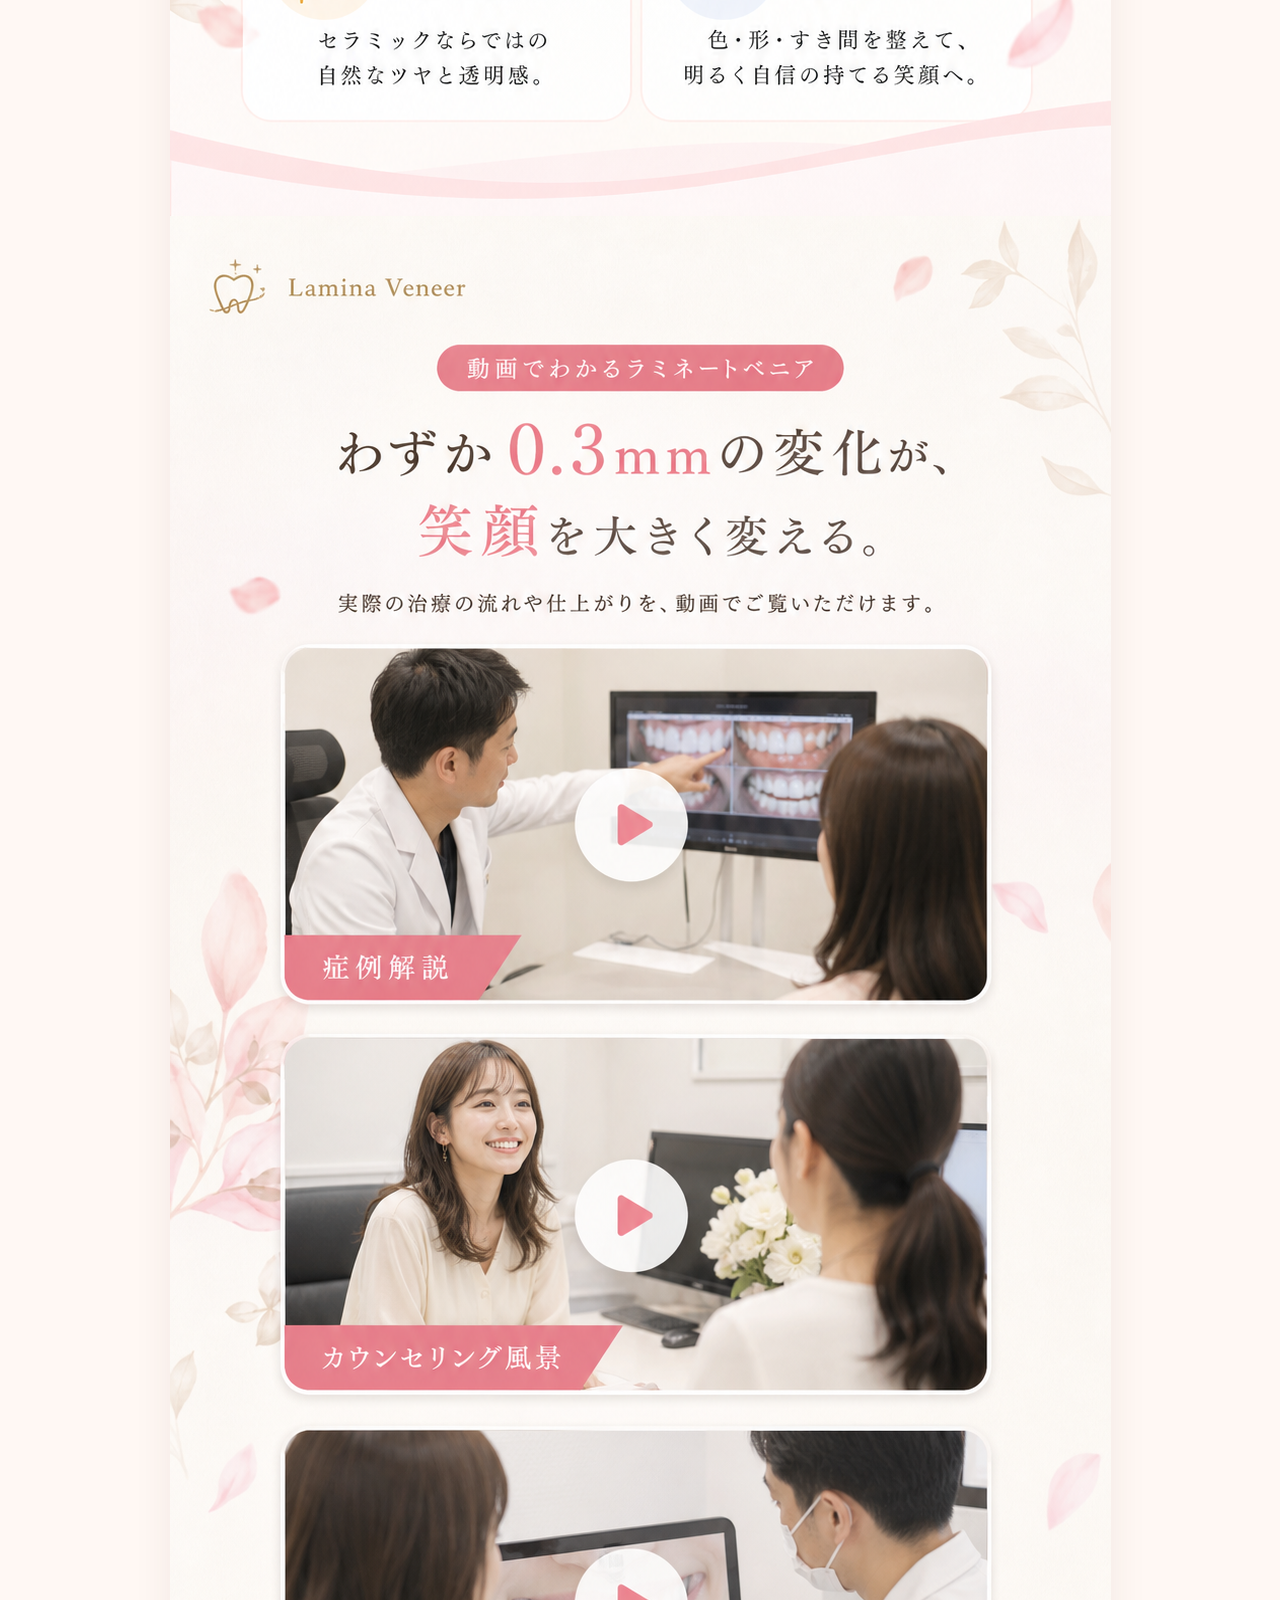
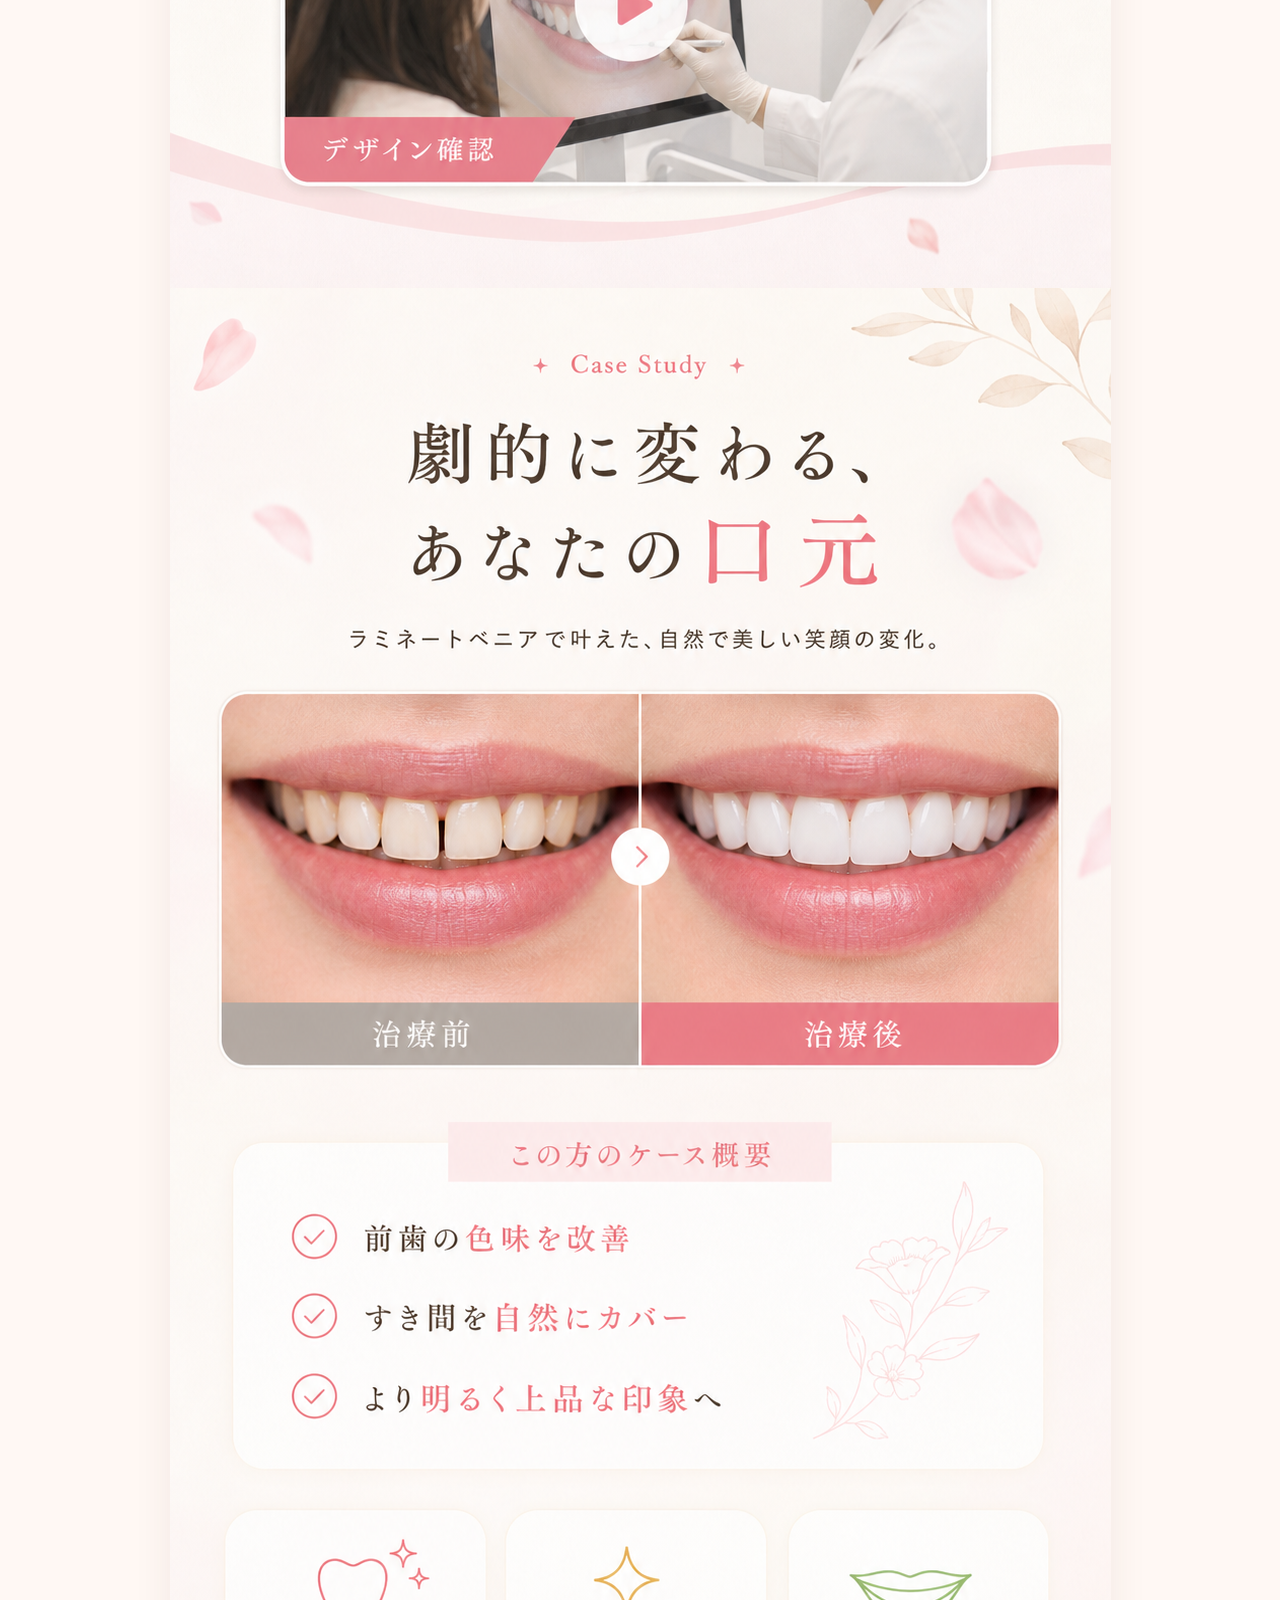
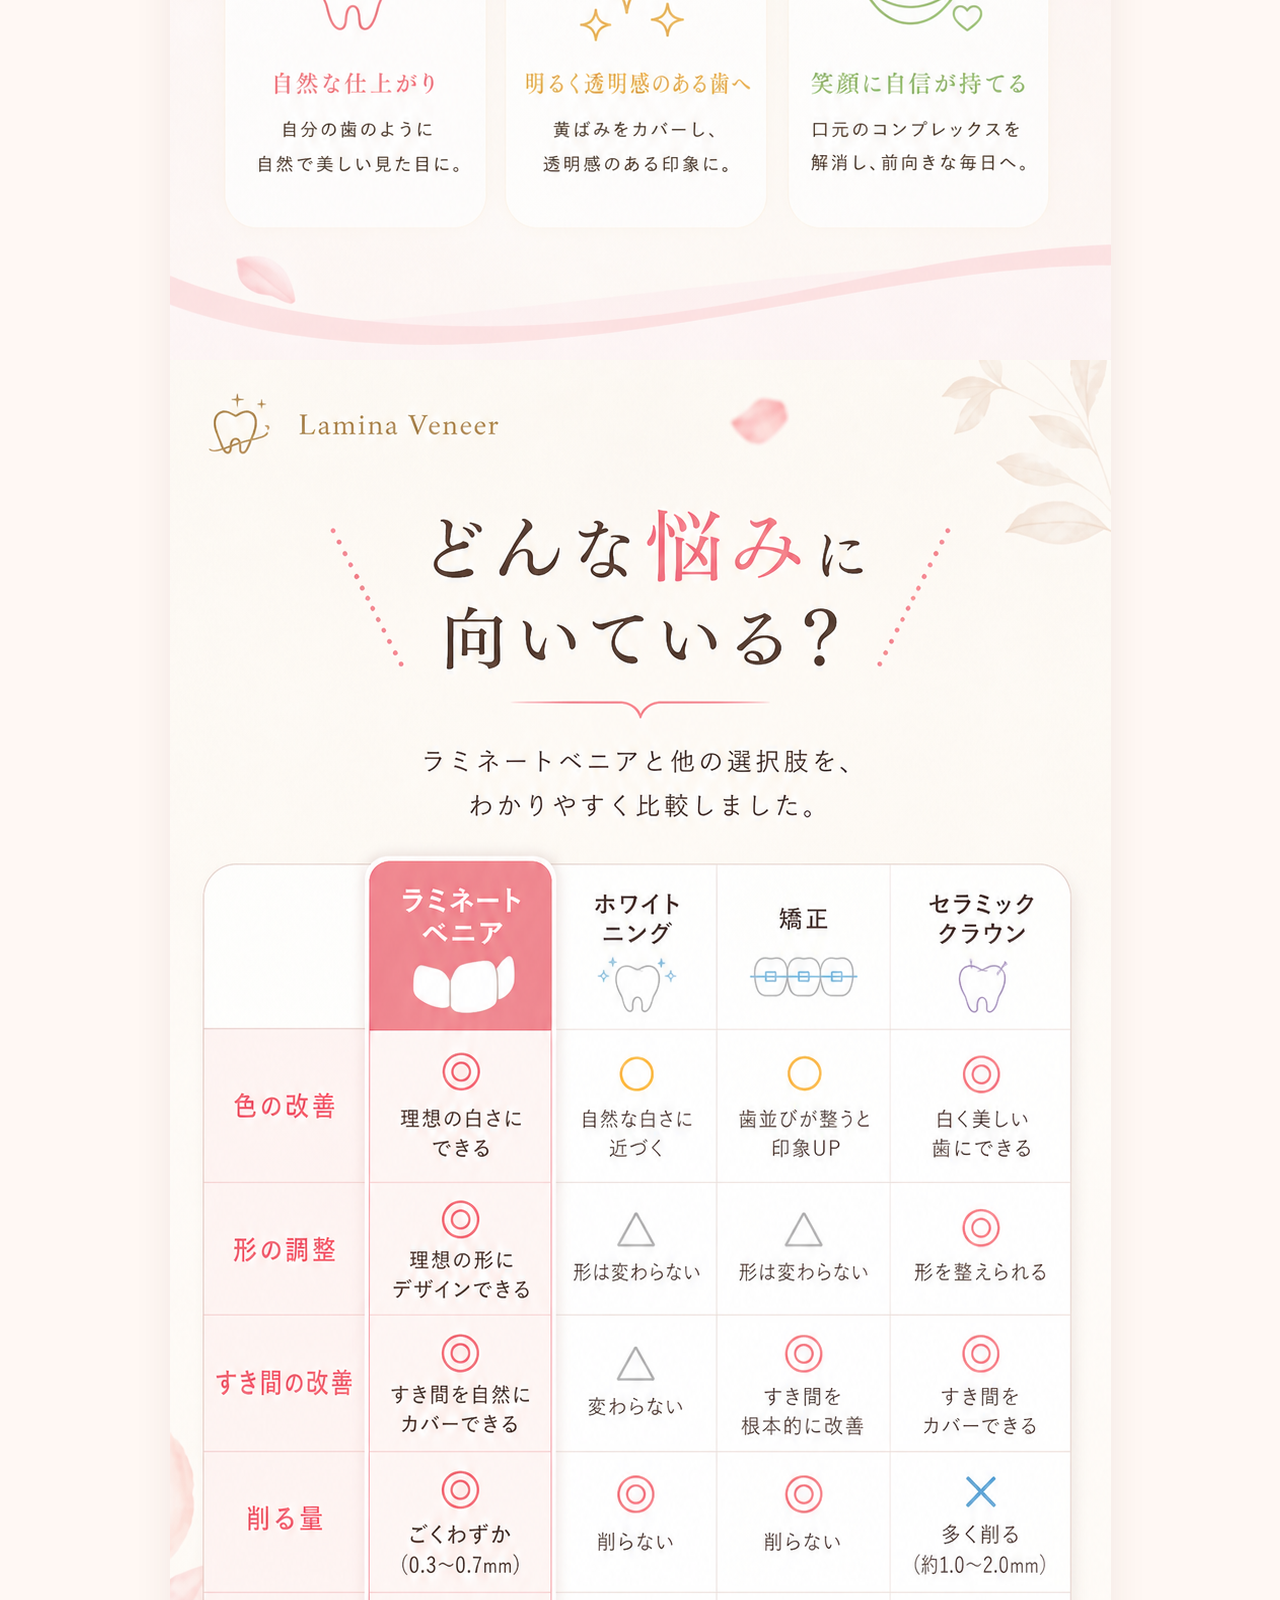
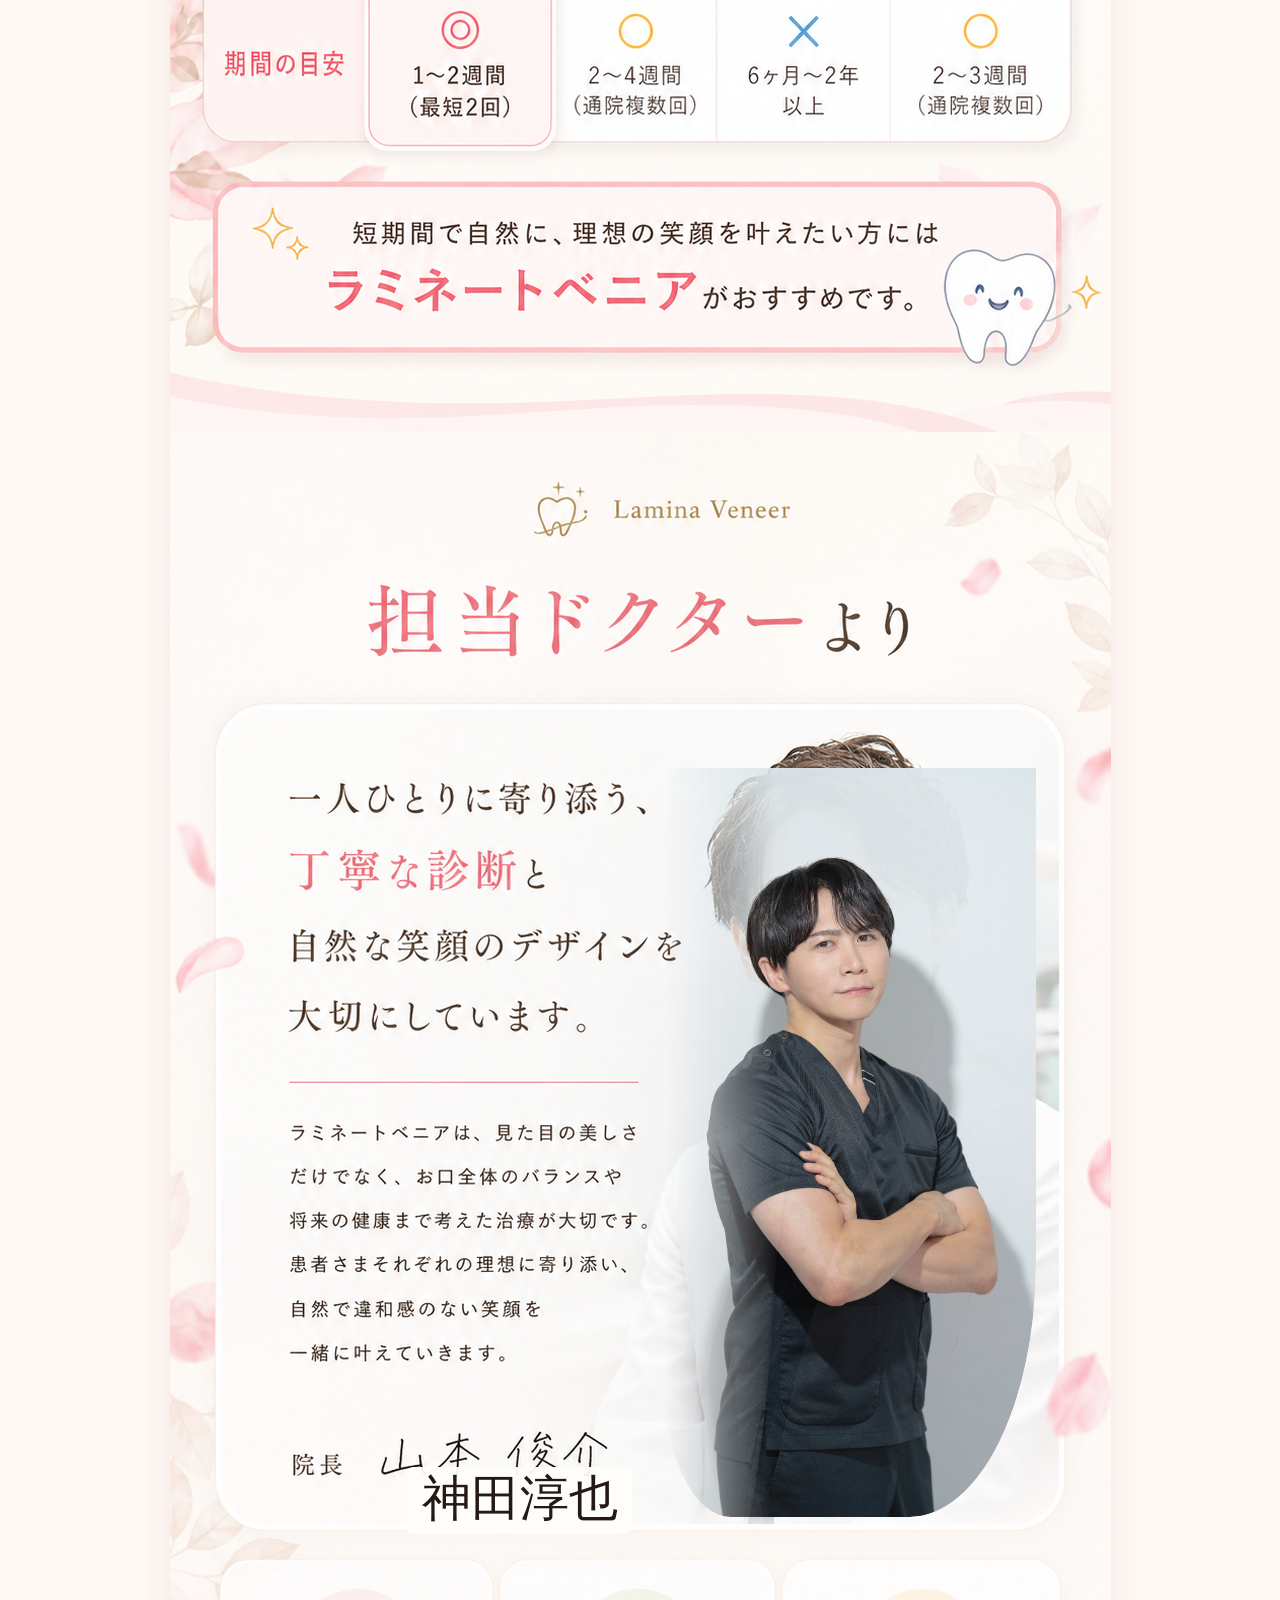
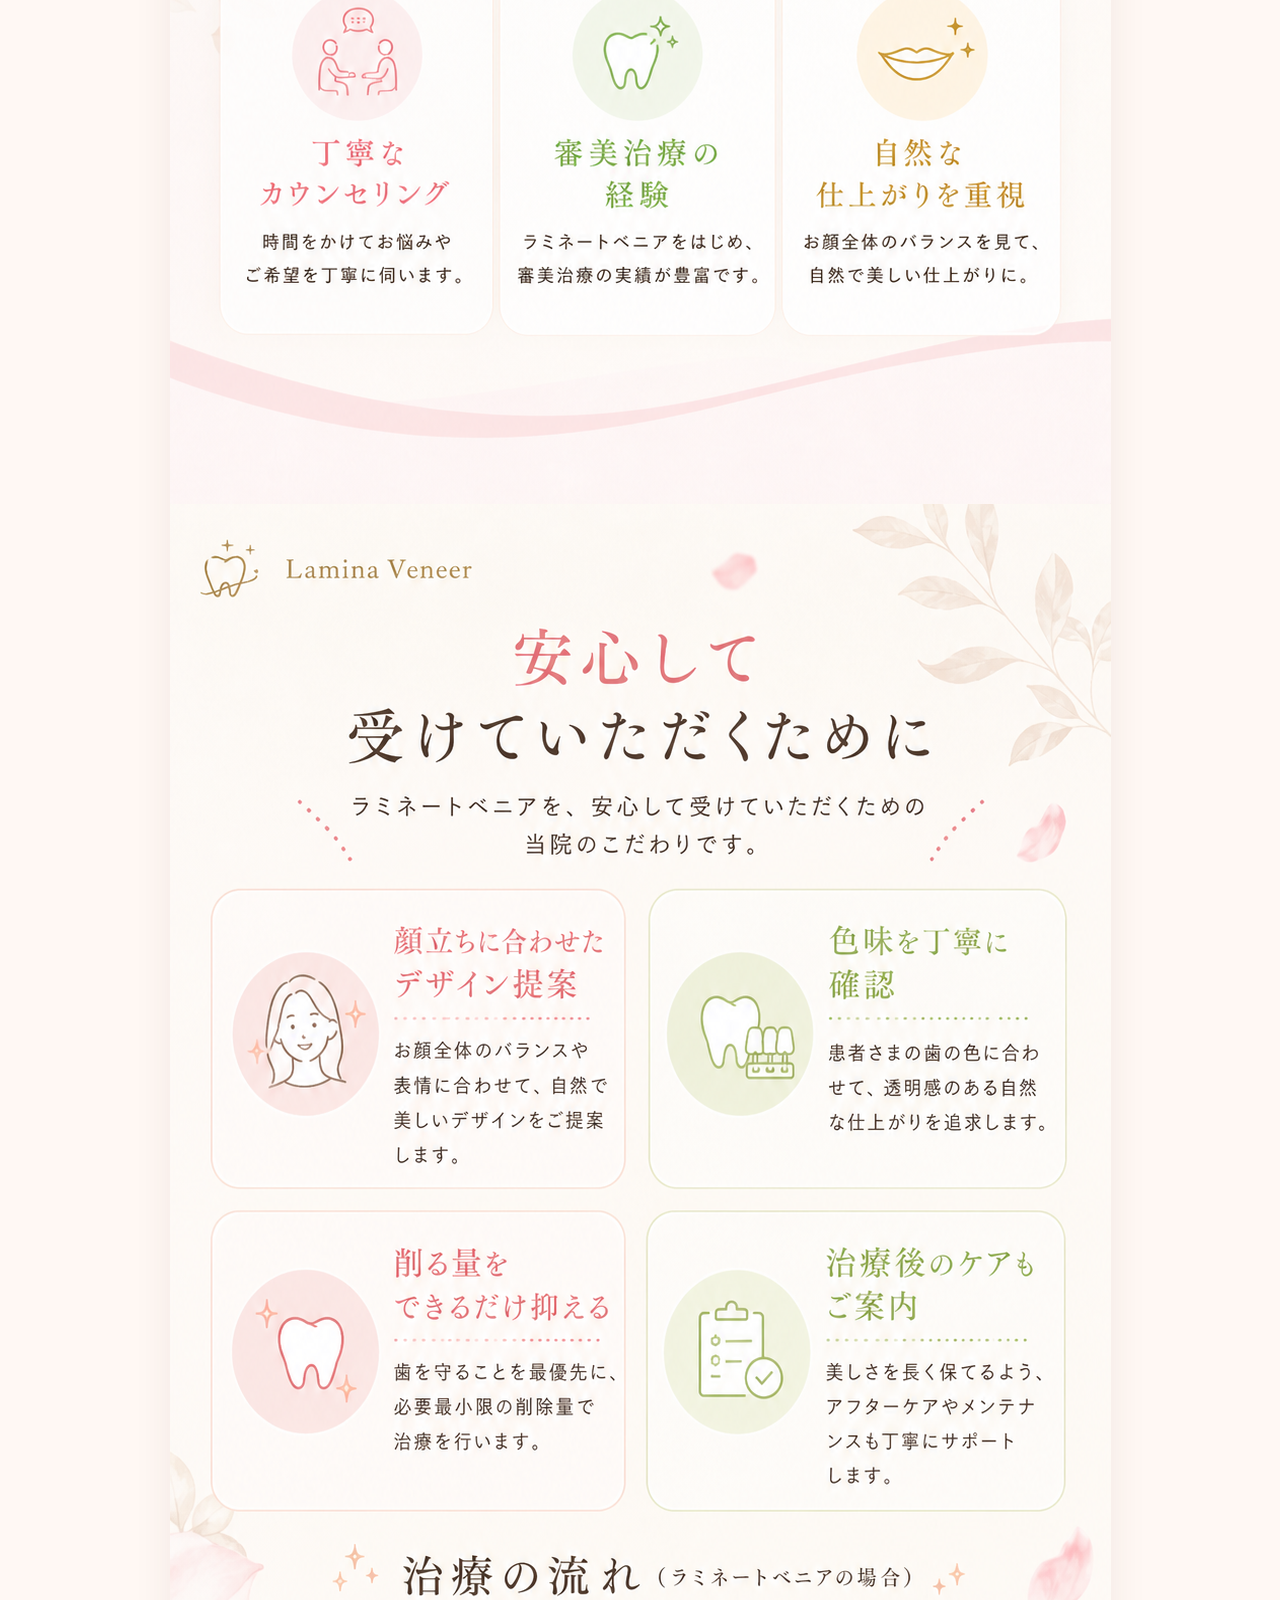
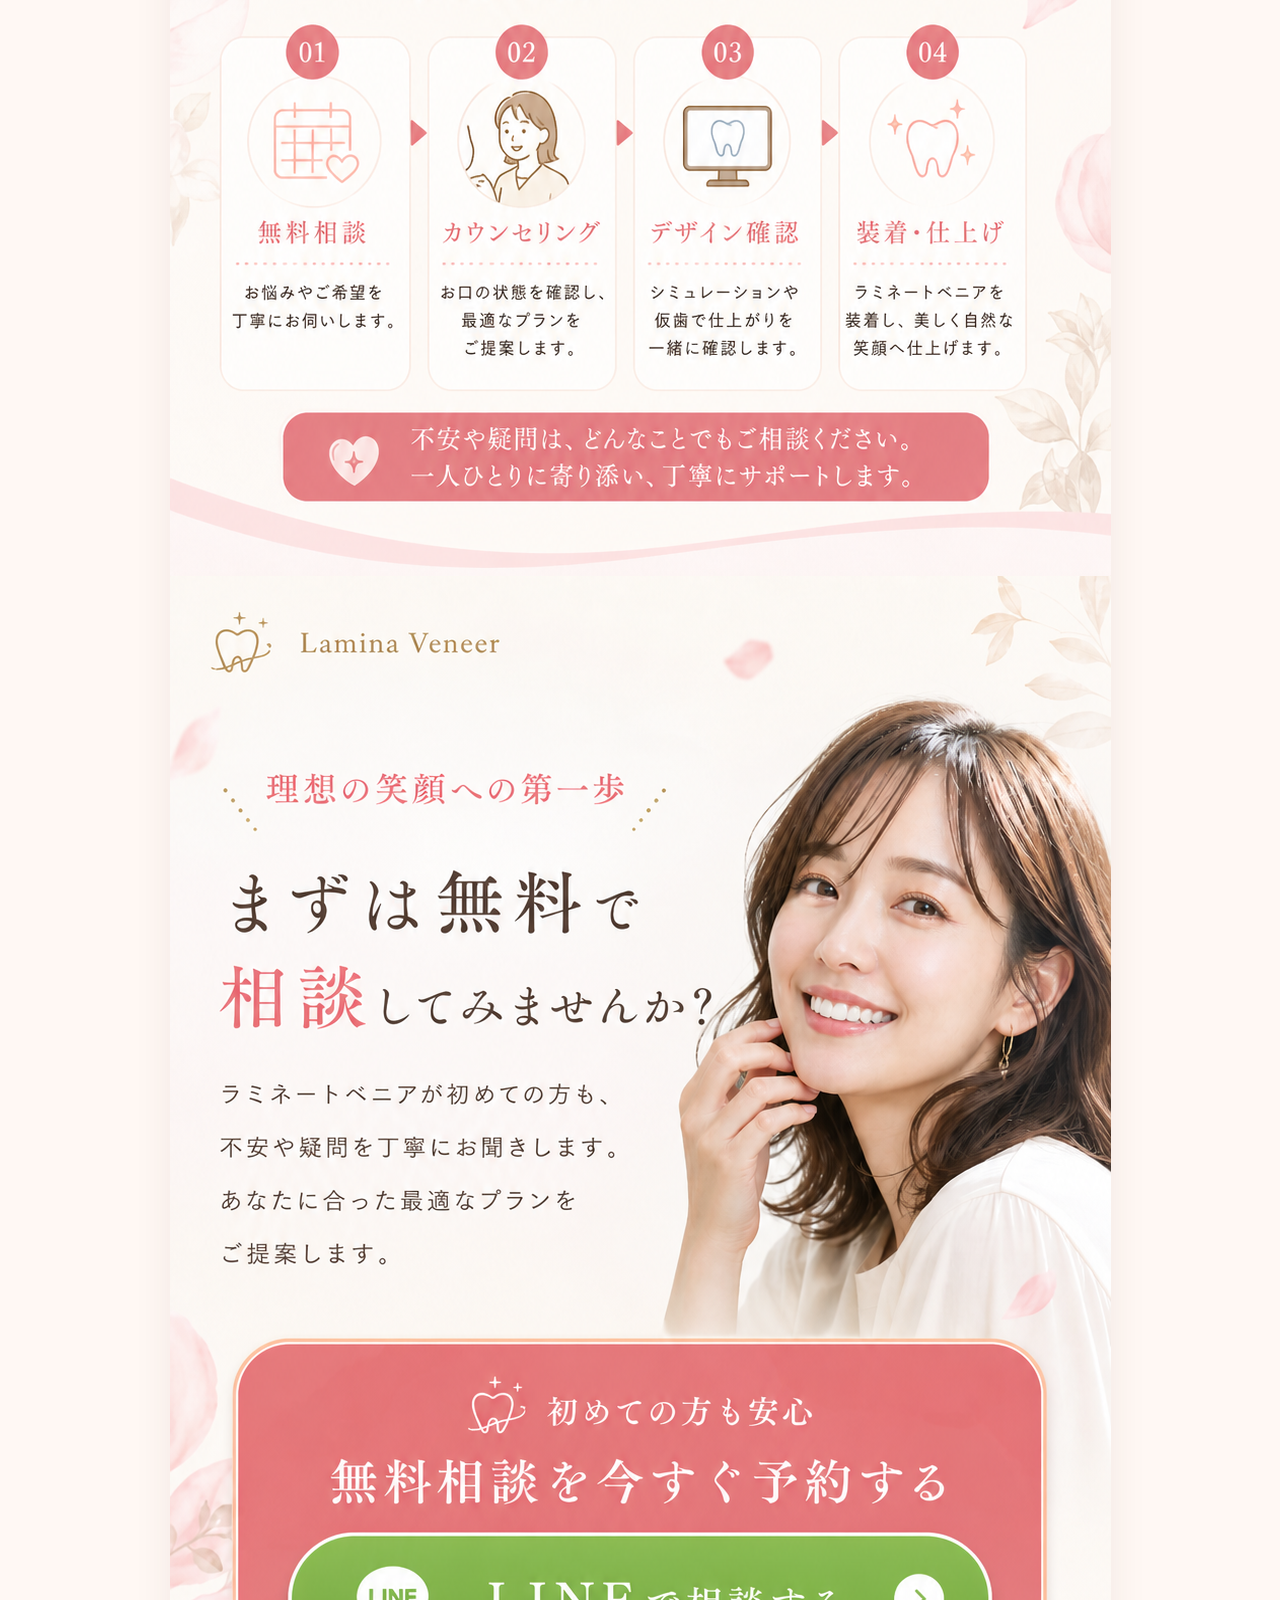
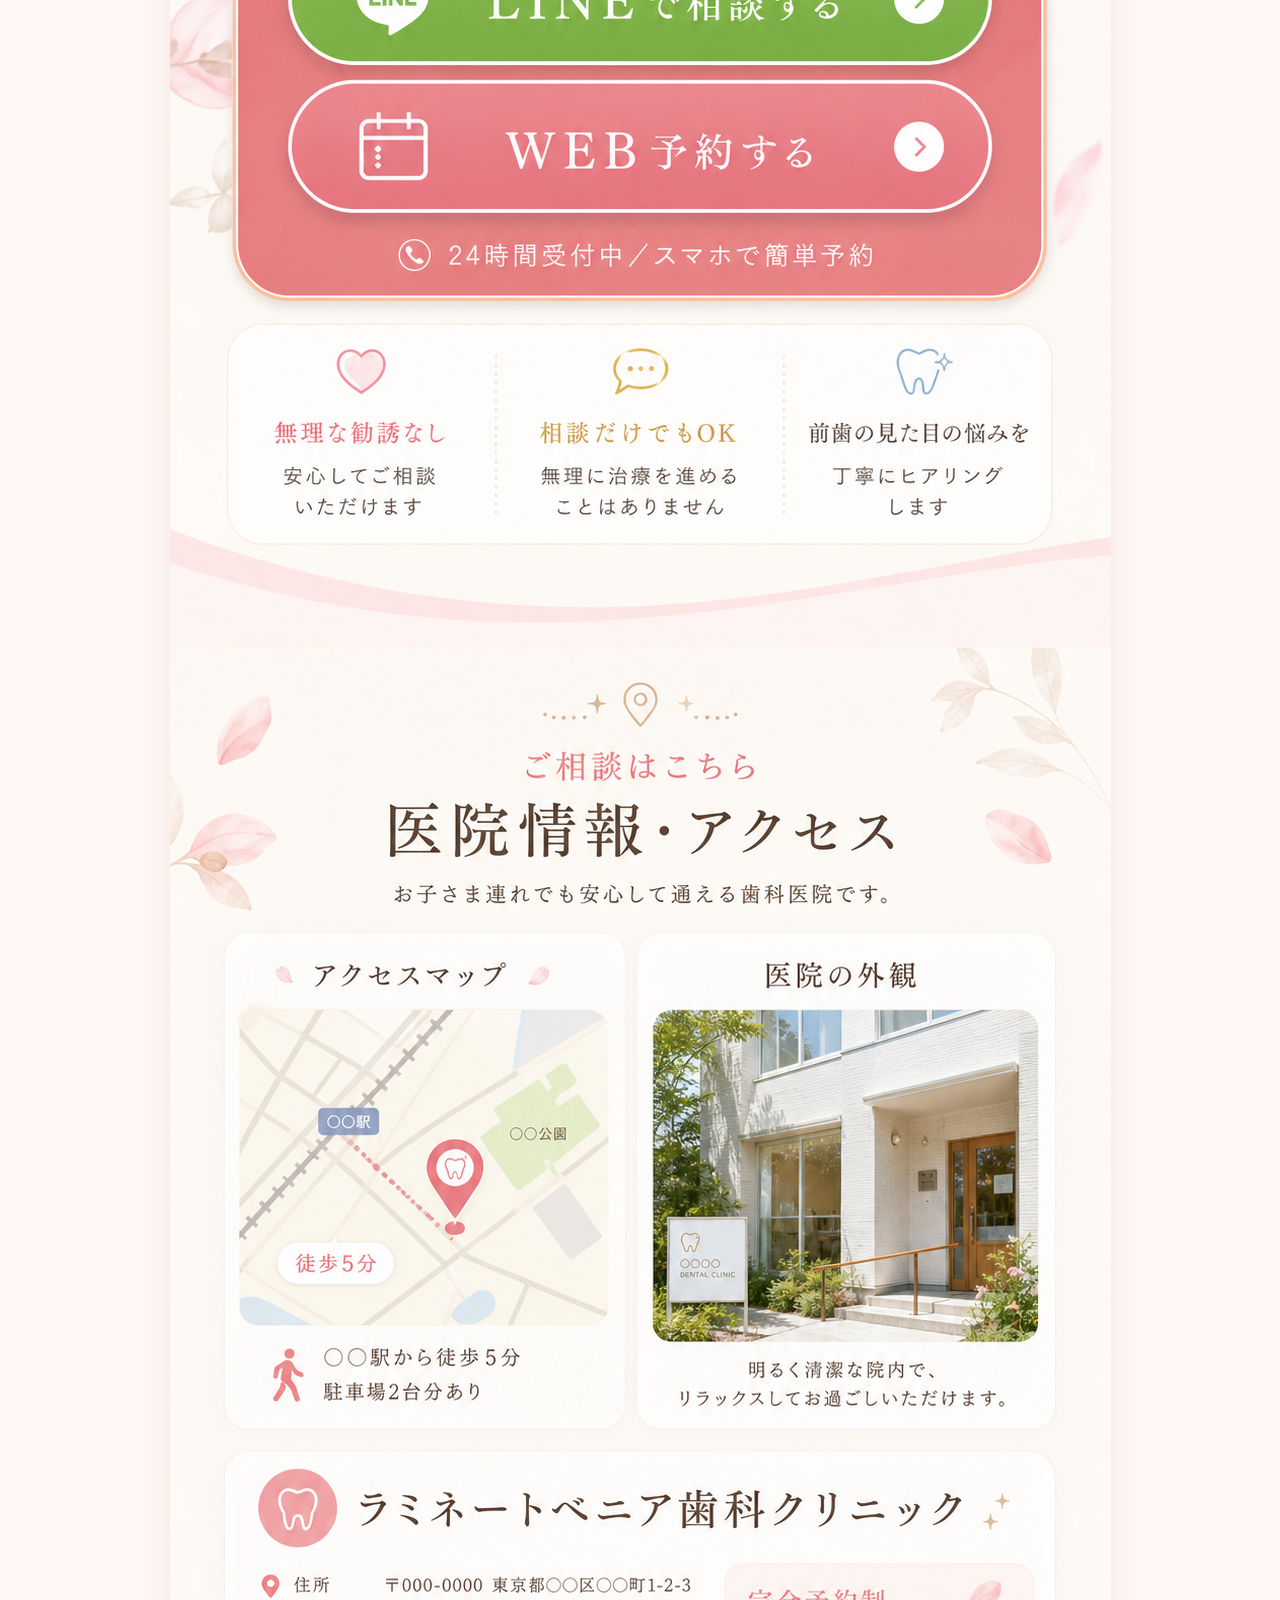
==== commit 98d879ef: "Use exact doctor name spelling" ====
--- a/index.html
+++ b/index.html
@@ -55,7 +55,7 @@
           width="1365"
           height="2048"
         >
-        <span class="doctor-name" aria-hidden="true">神田 淳也</span>
+        <span class="doctor-name" aria-hidden="true">神田淳也</span>
       </section>
 
       <section class="lp-panel" aria-label="治療比較">
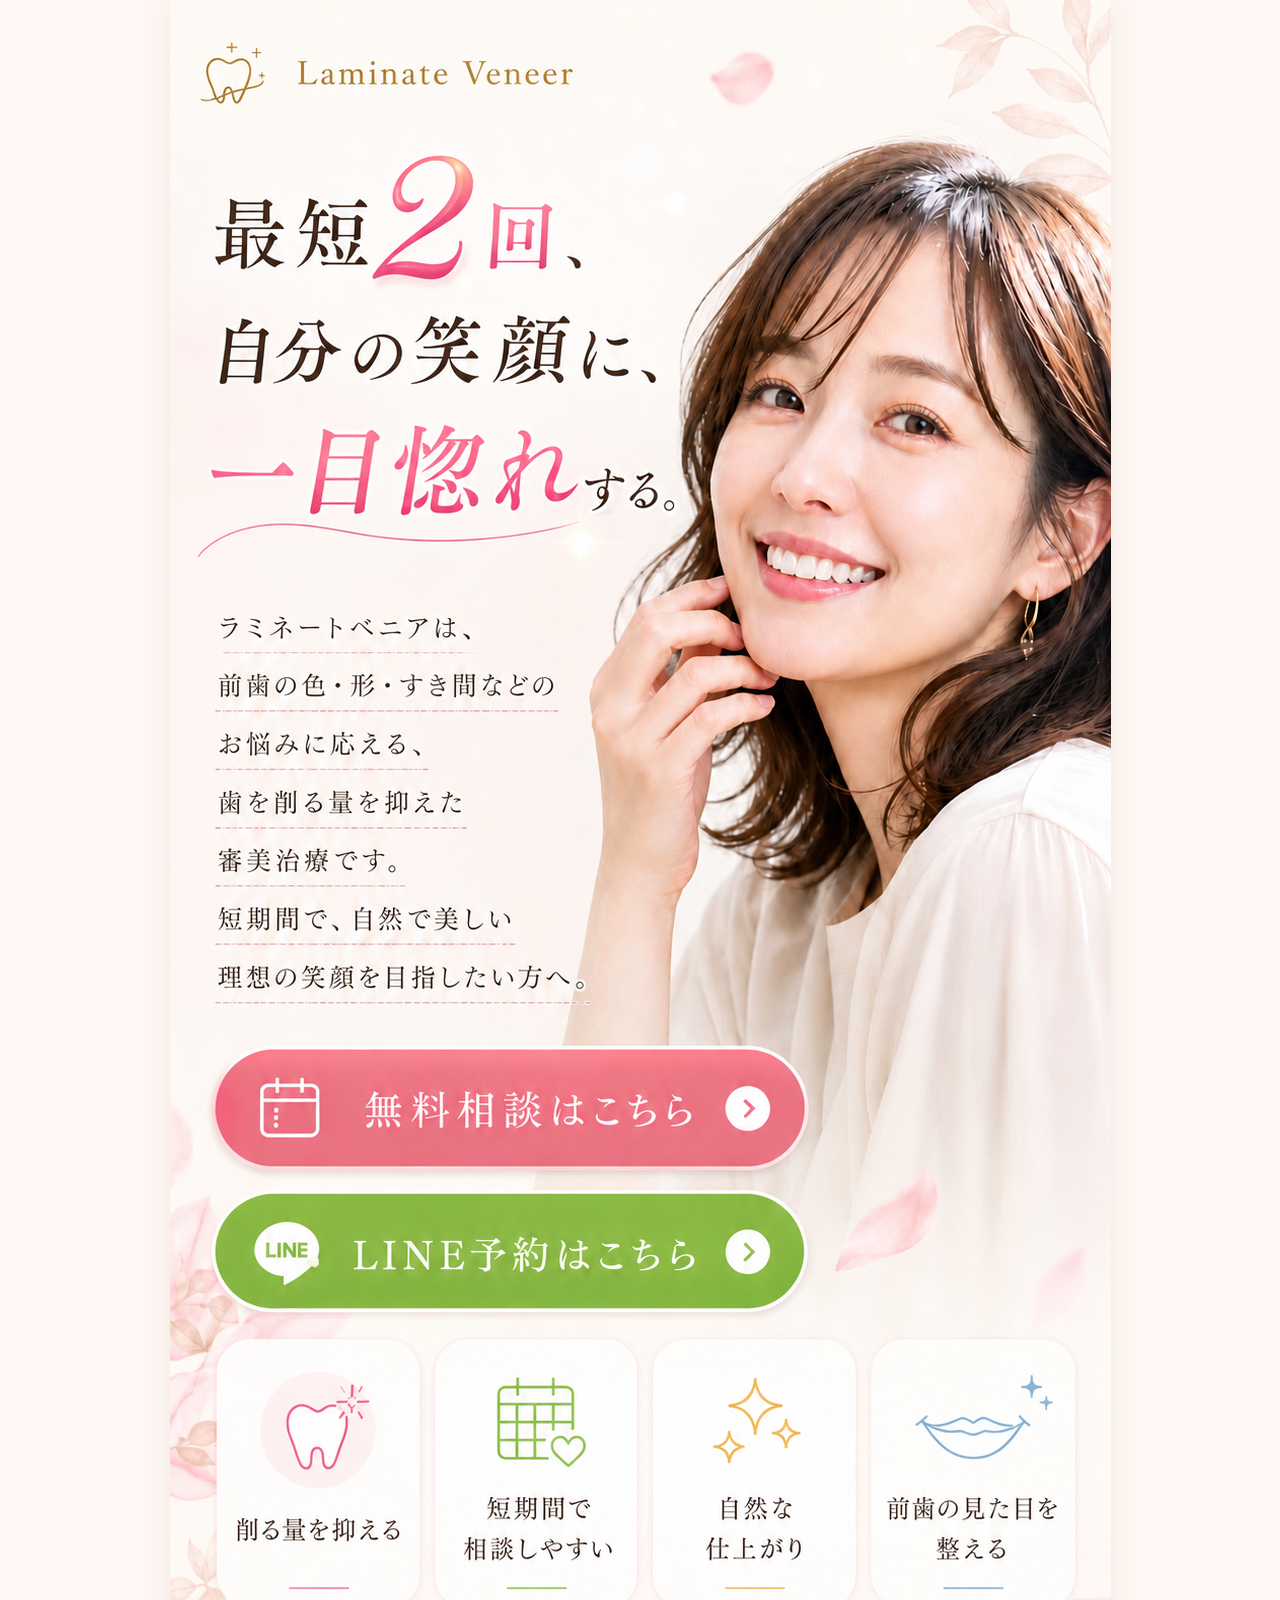
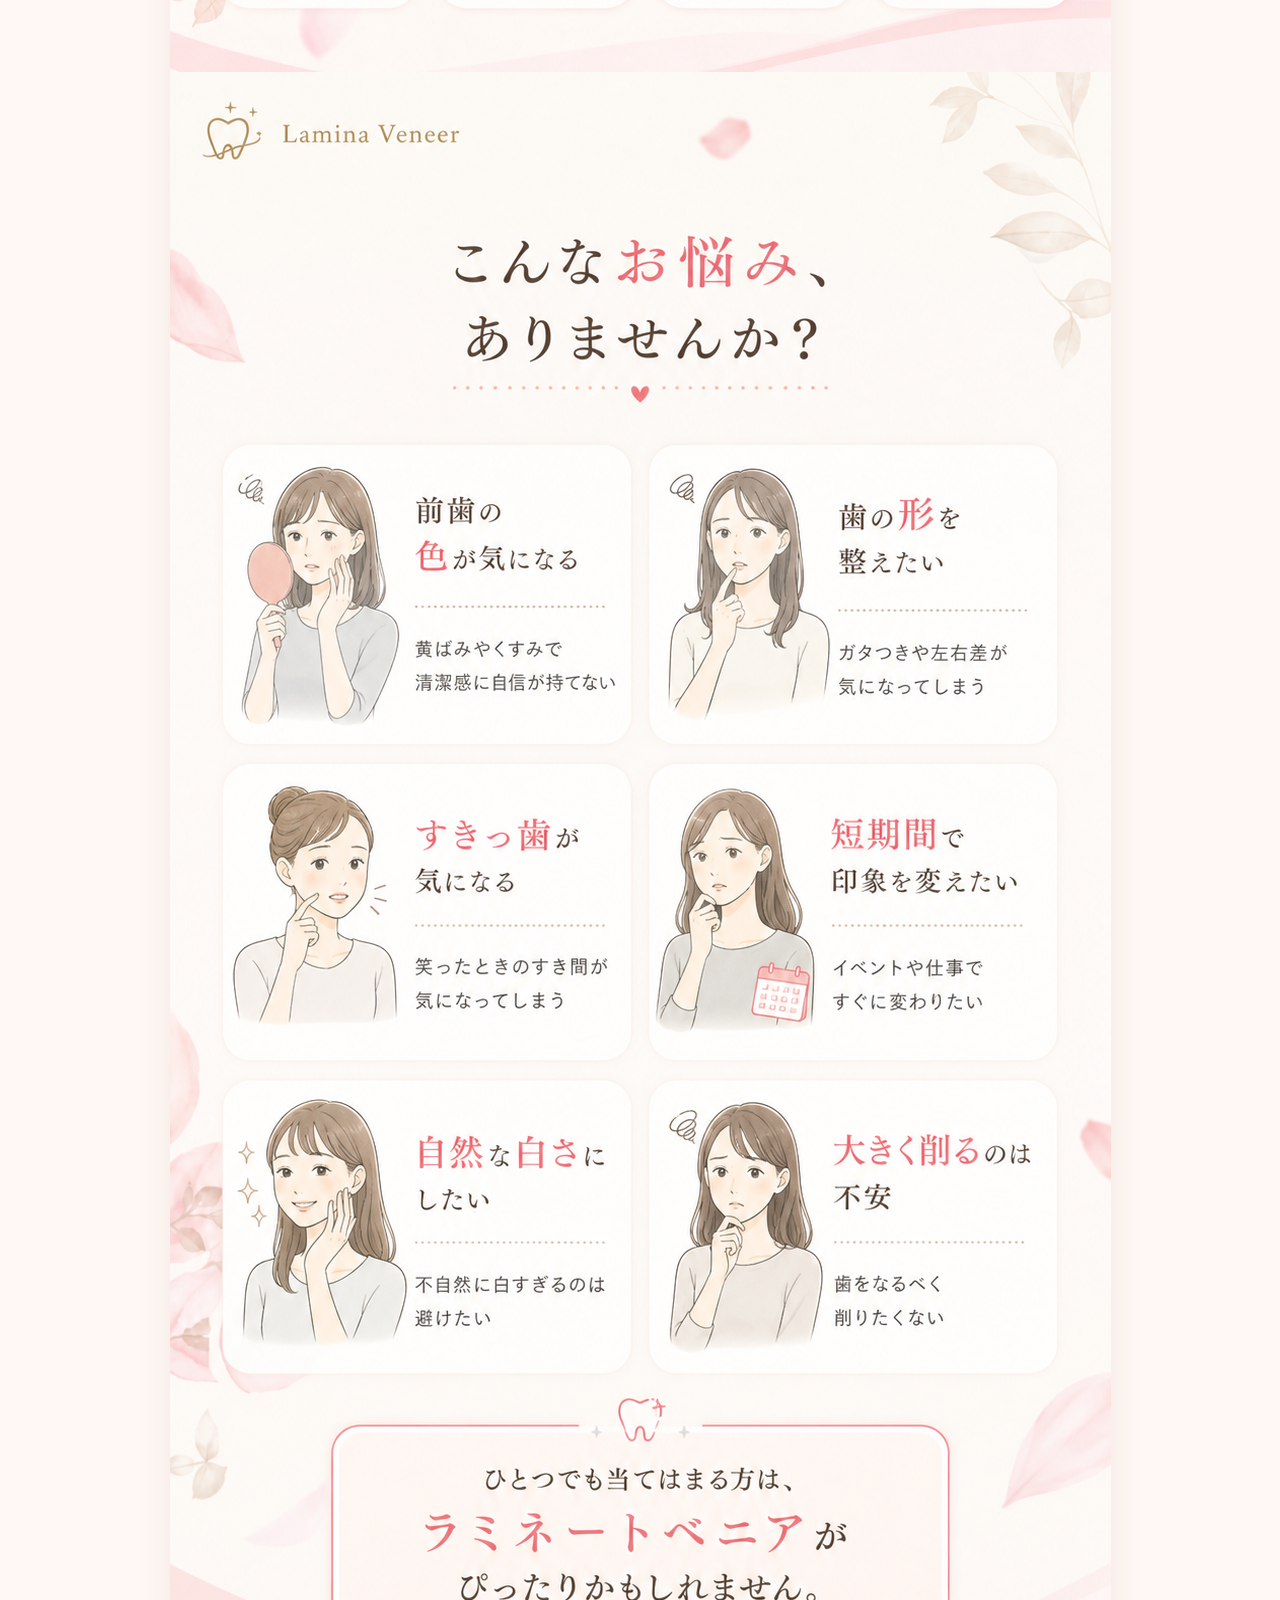
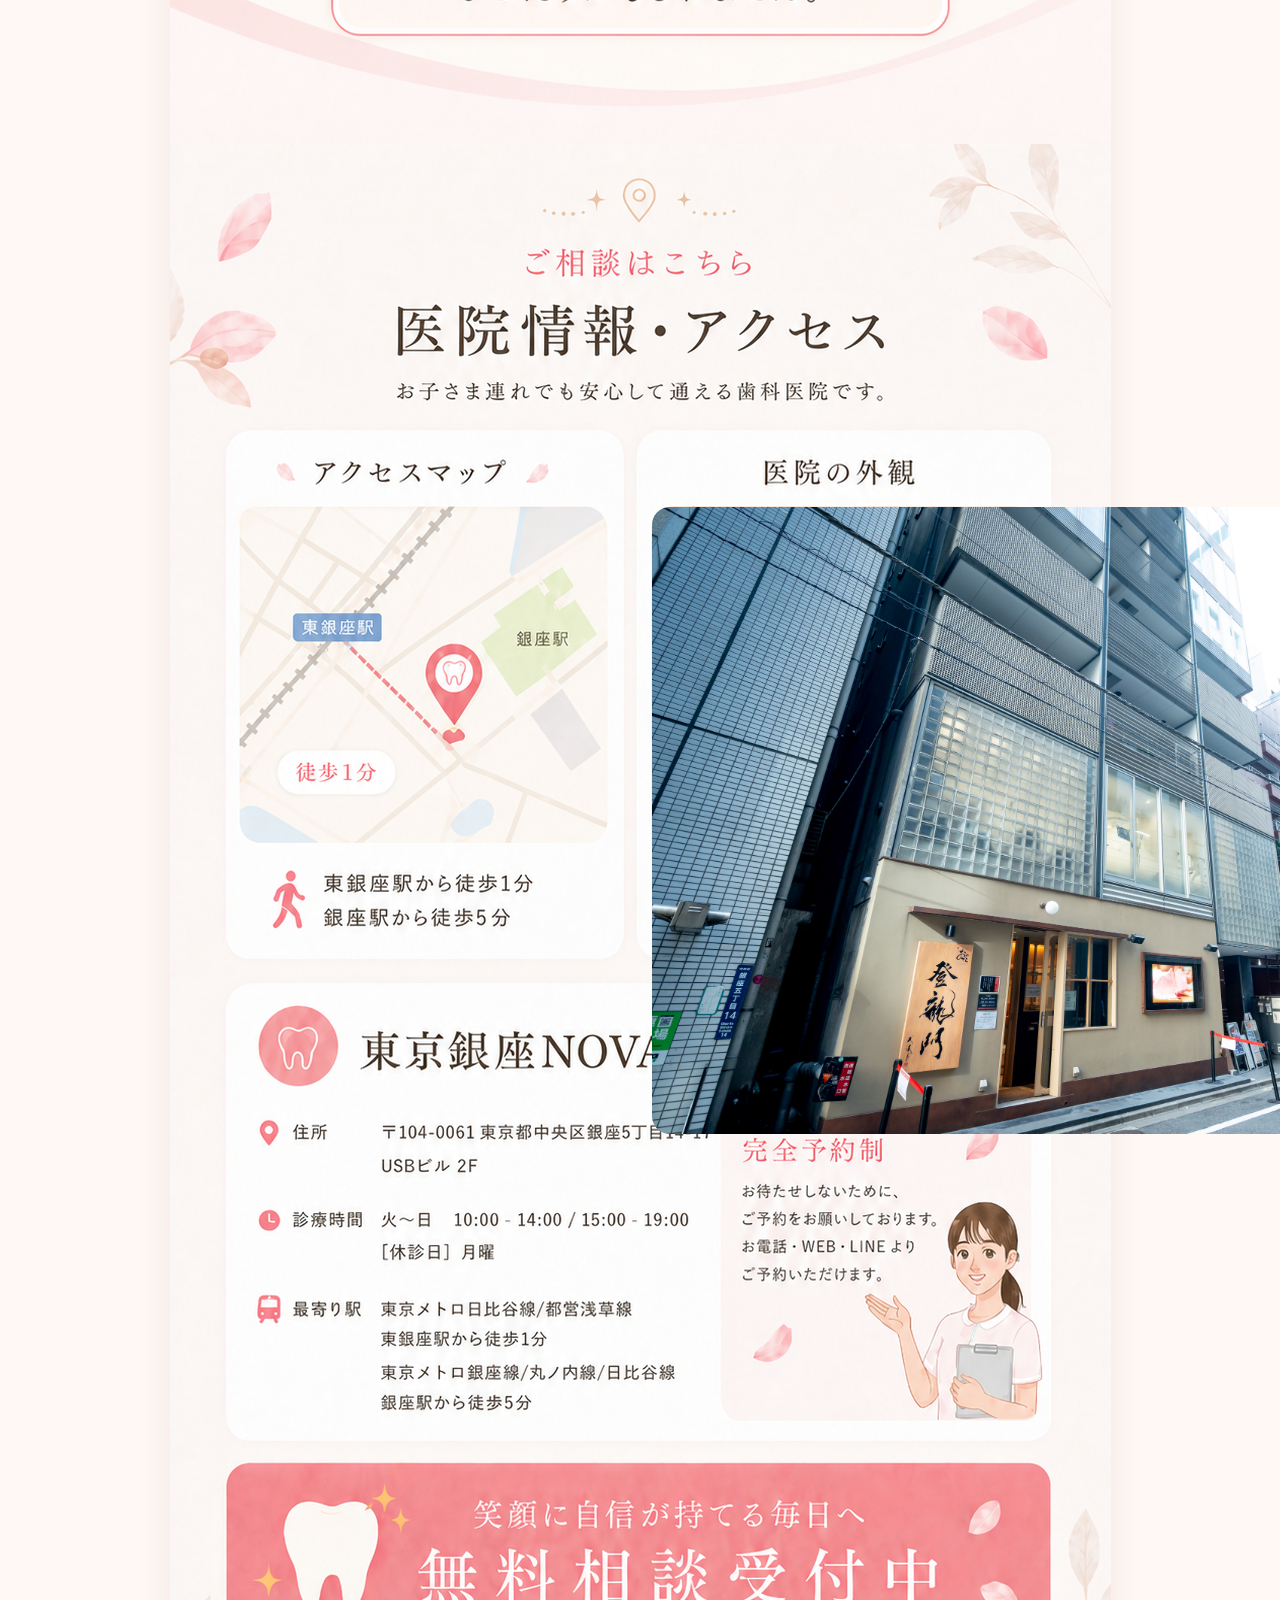
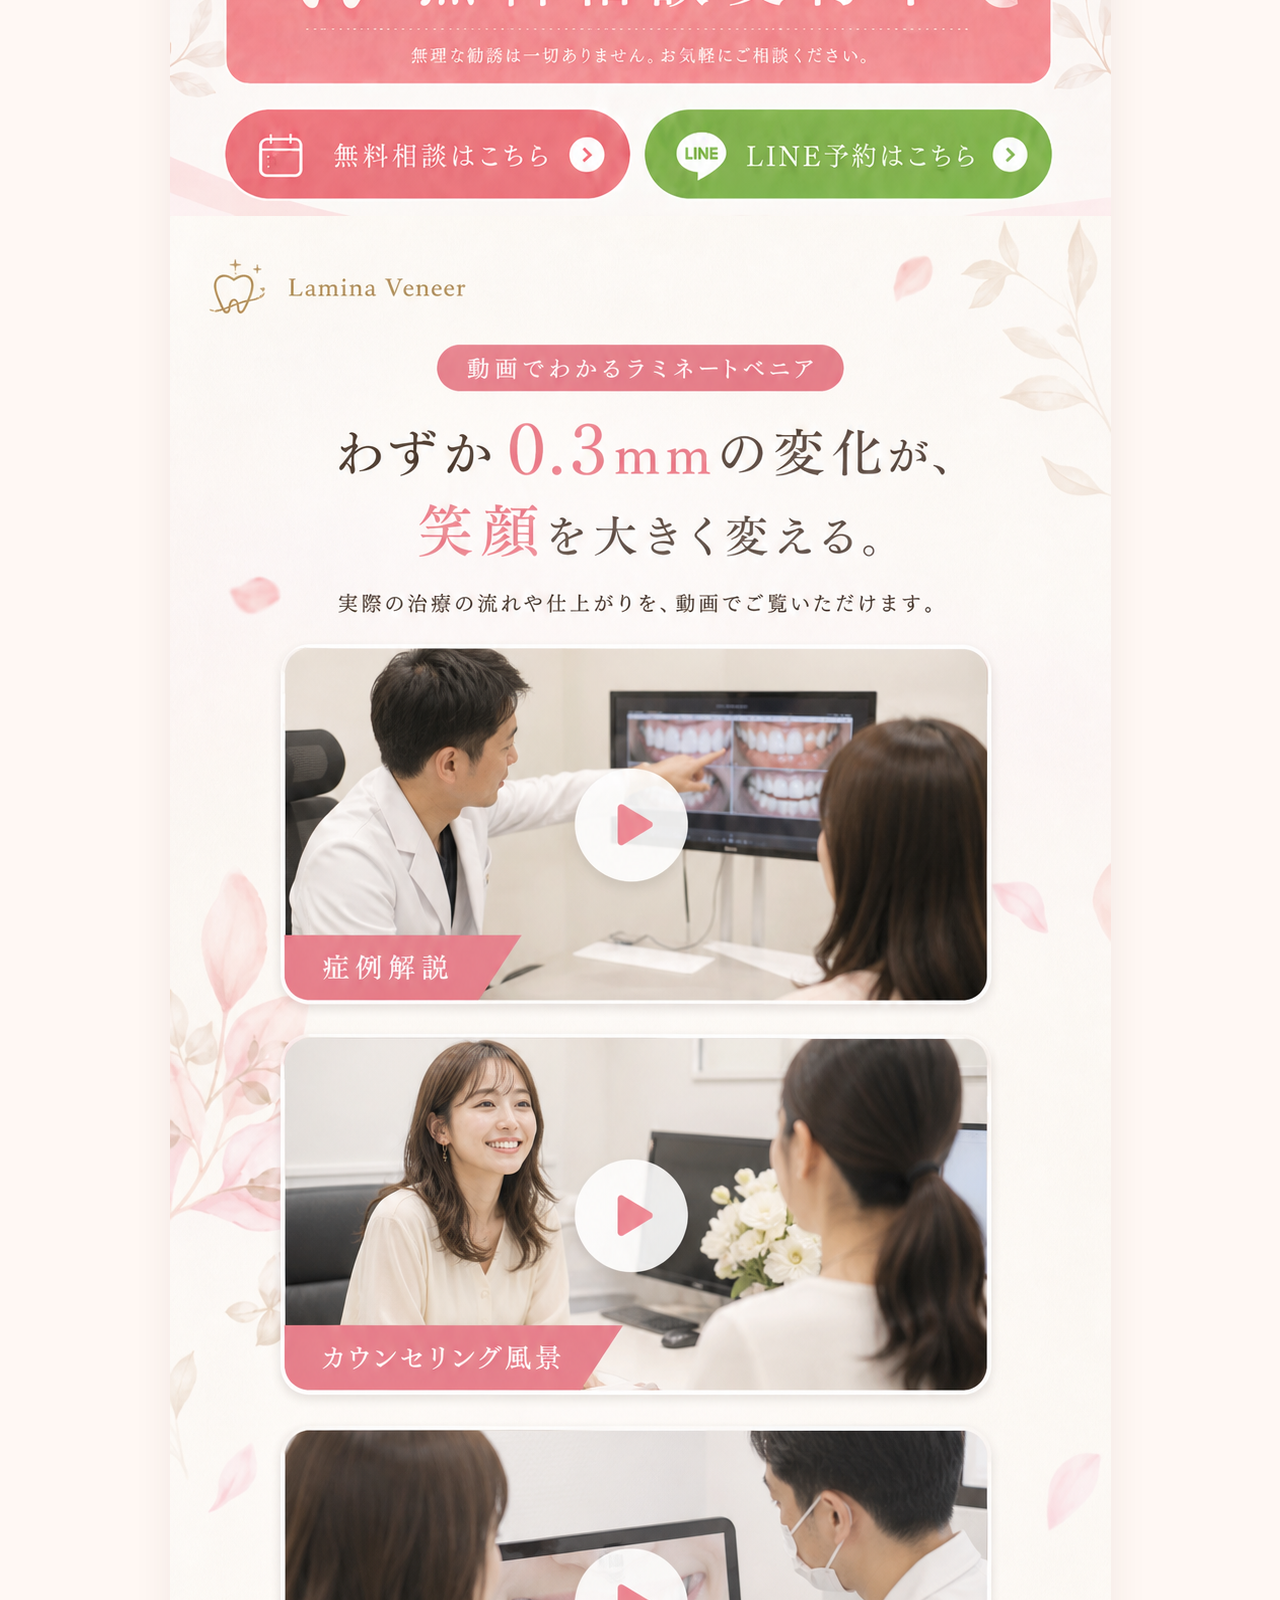
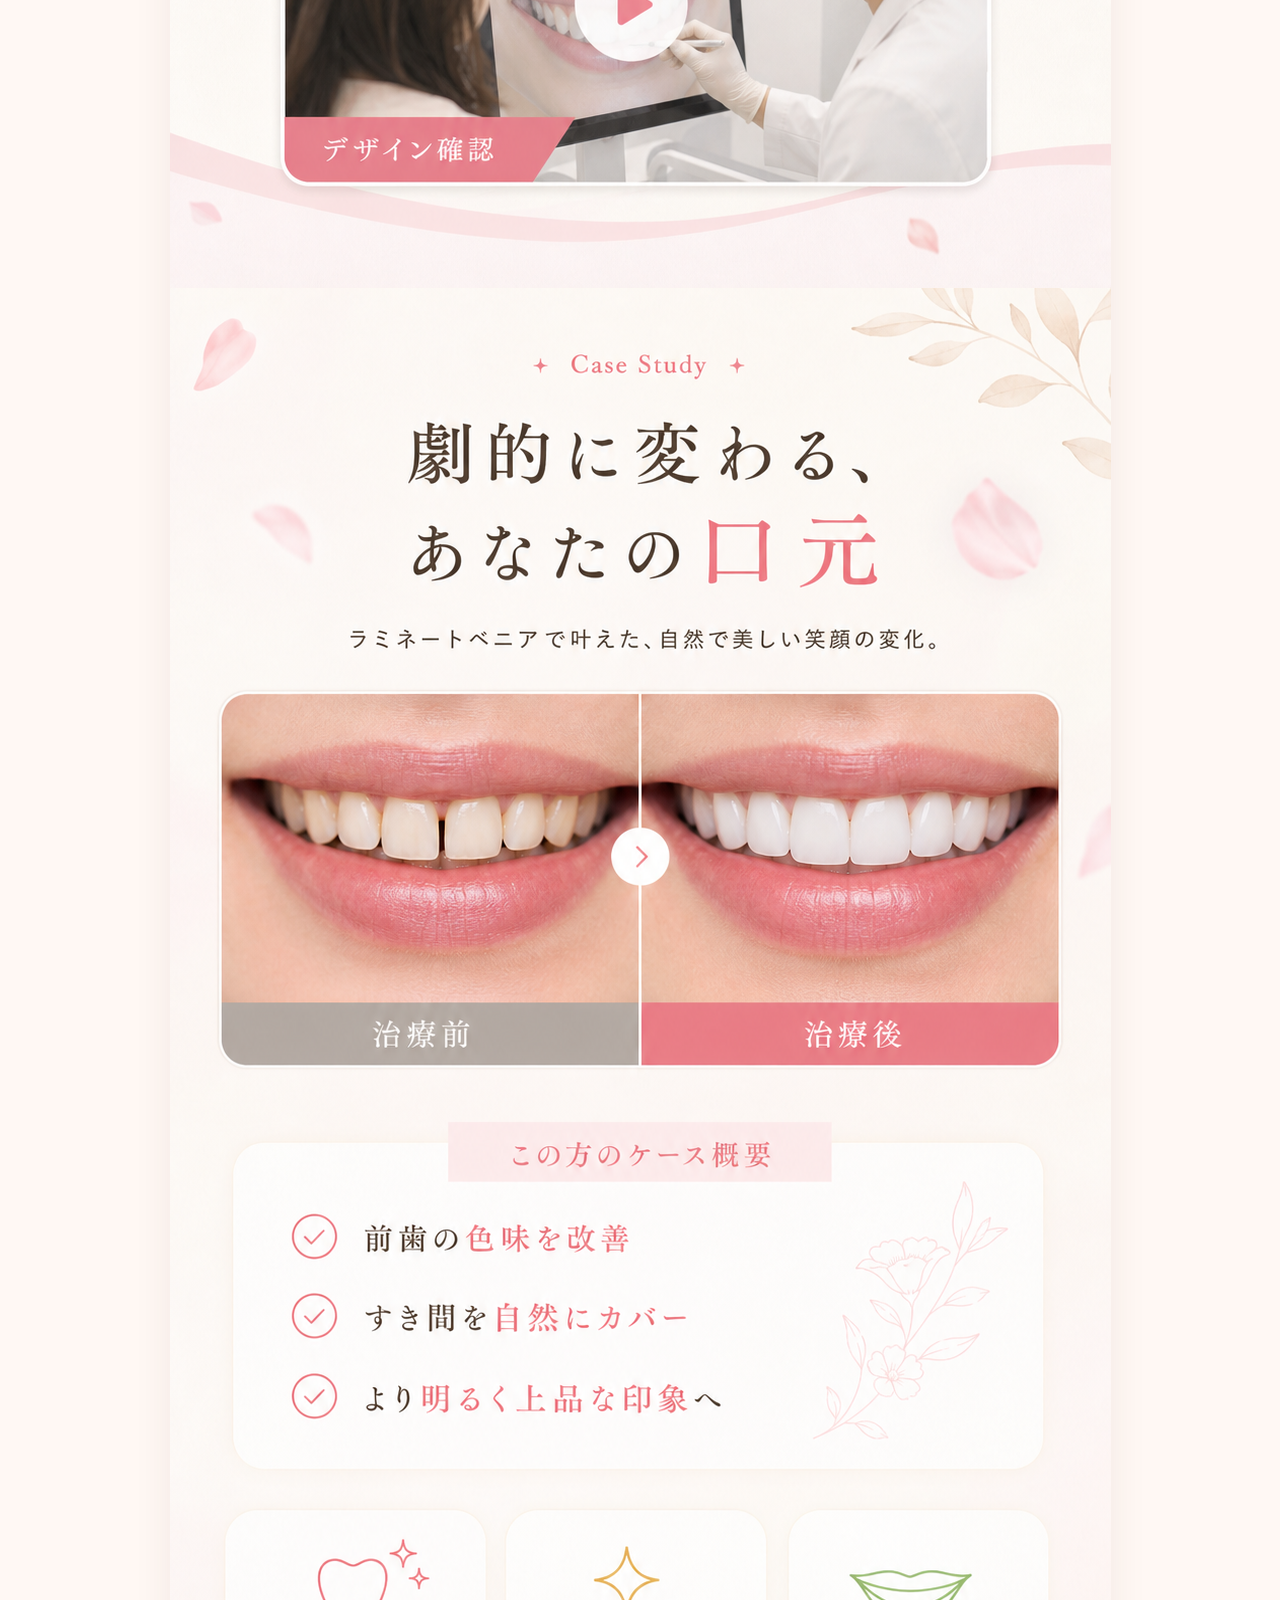
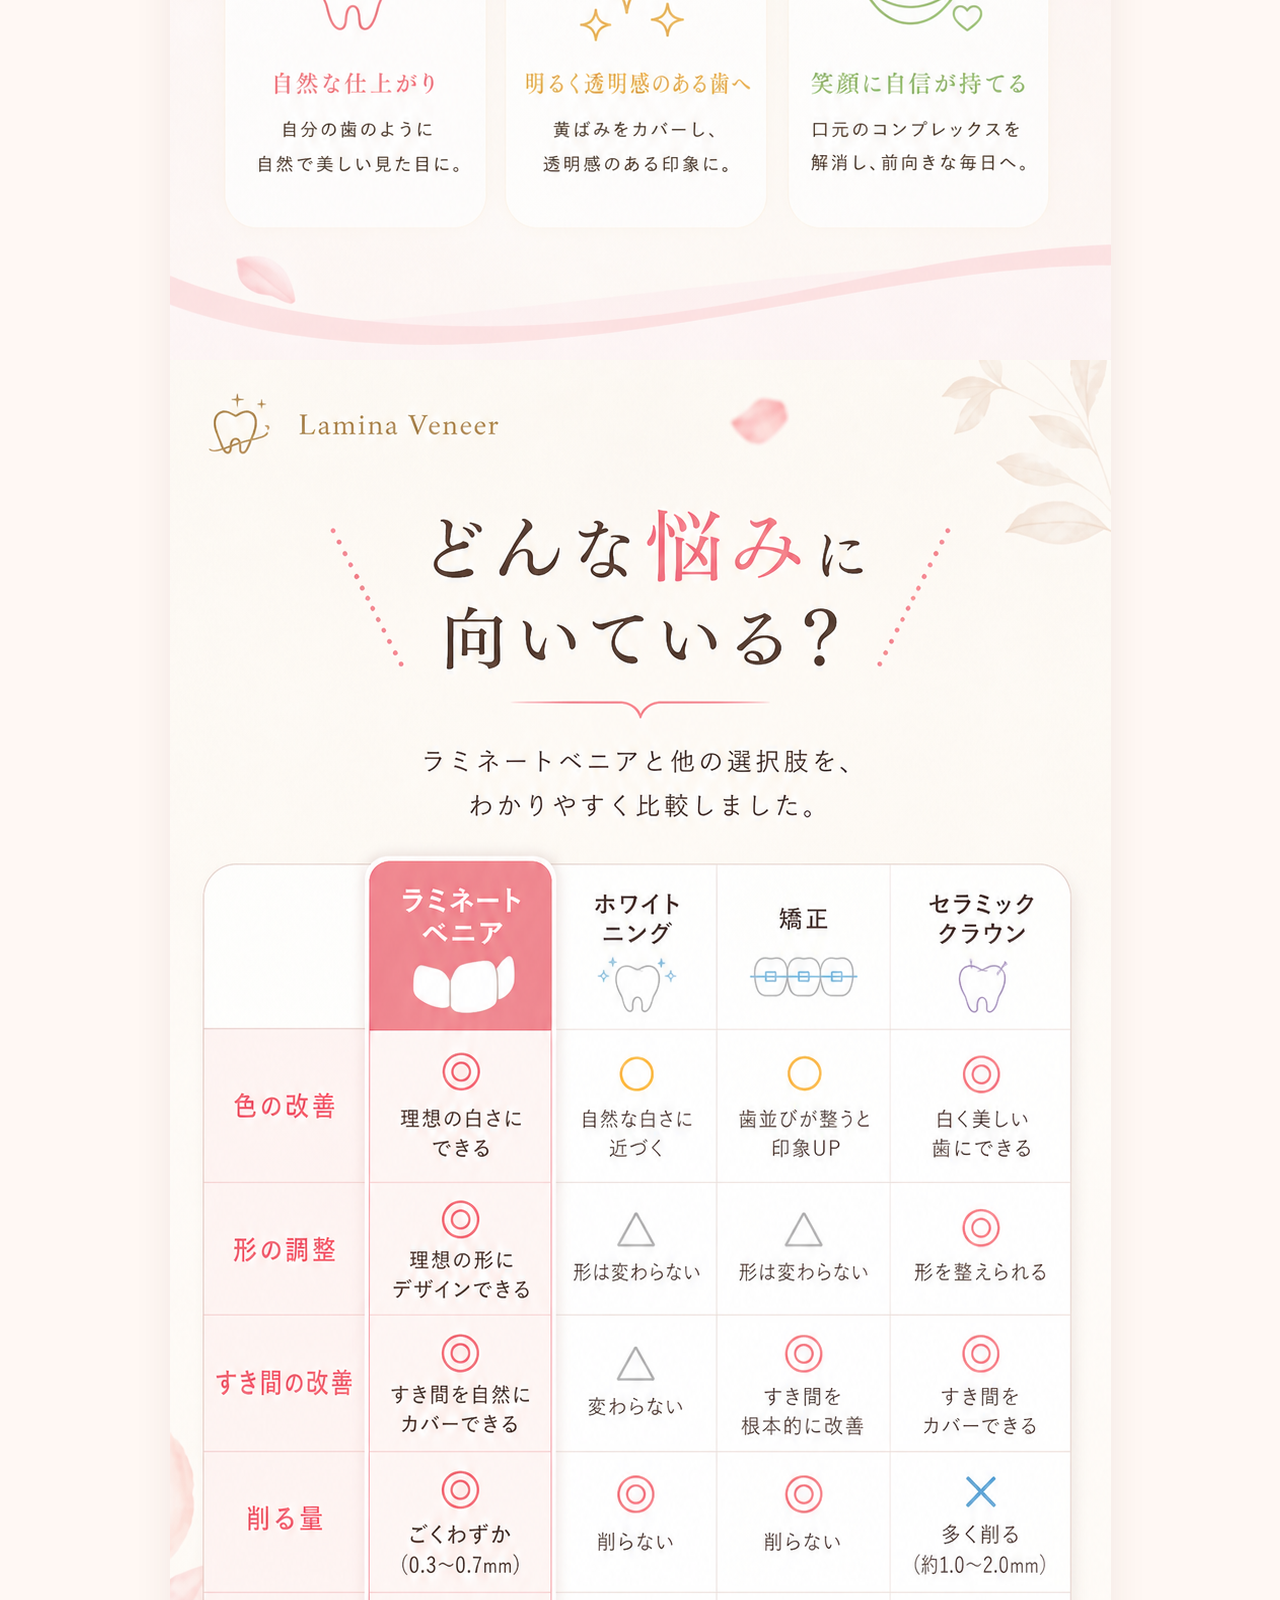
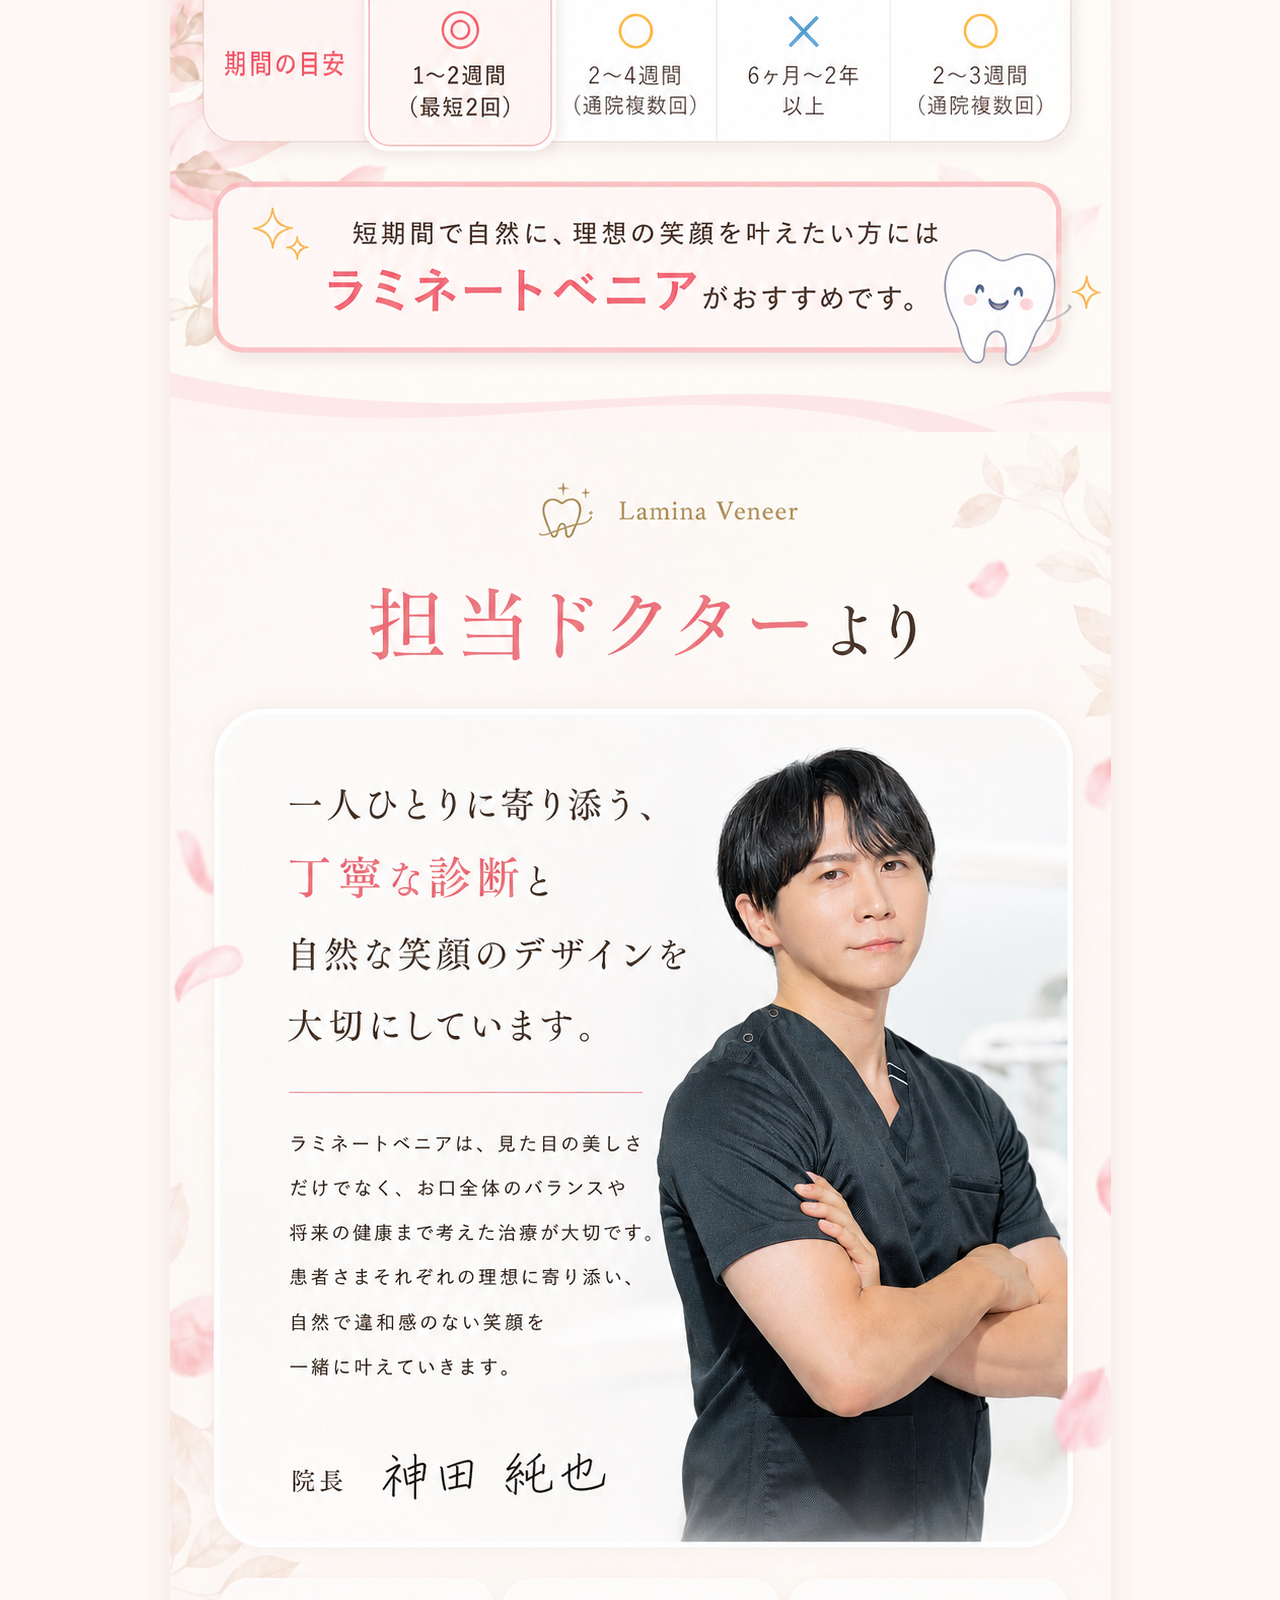
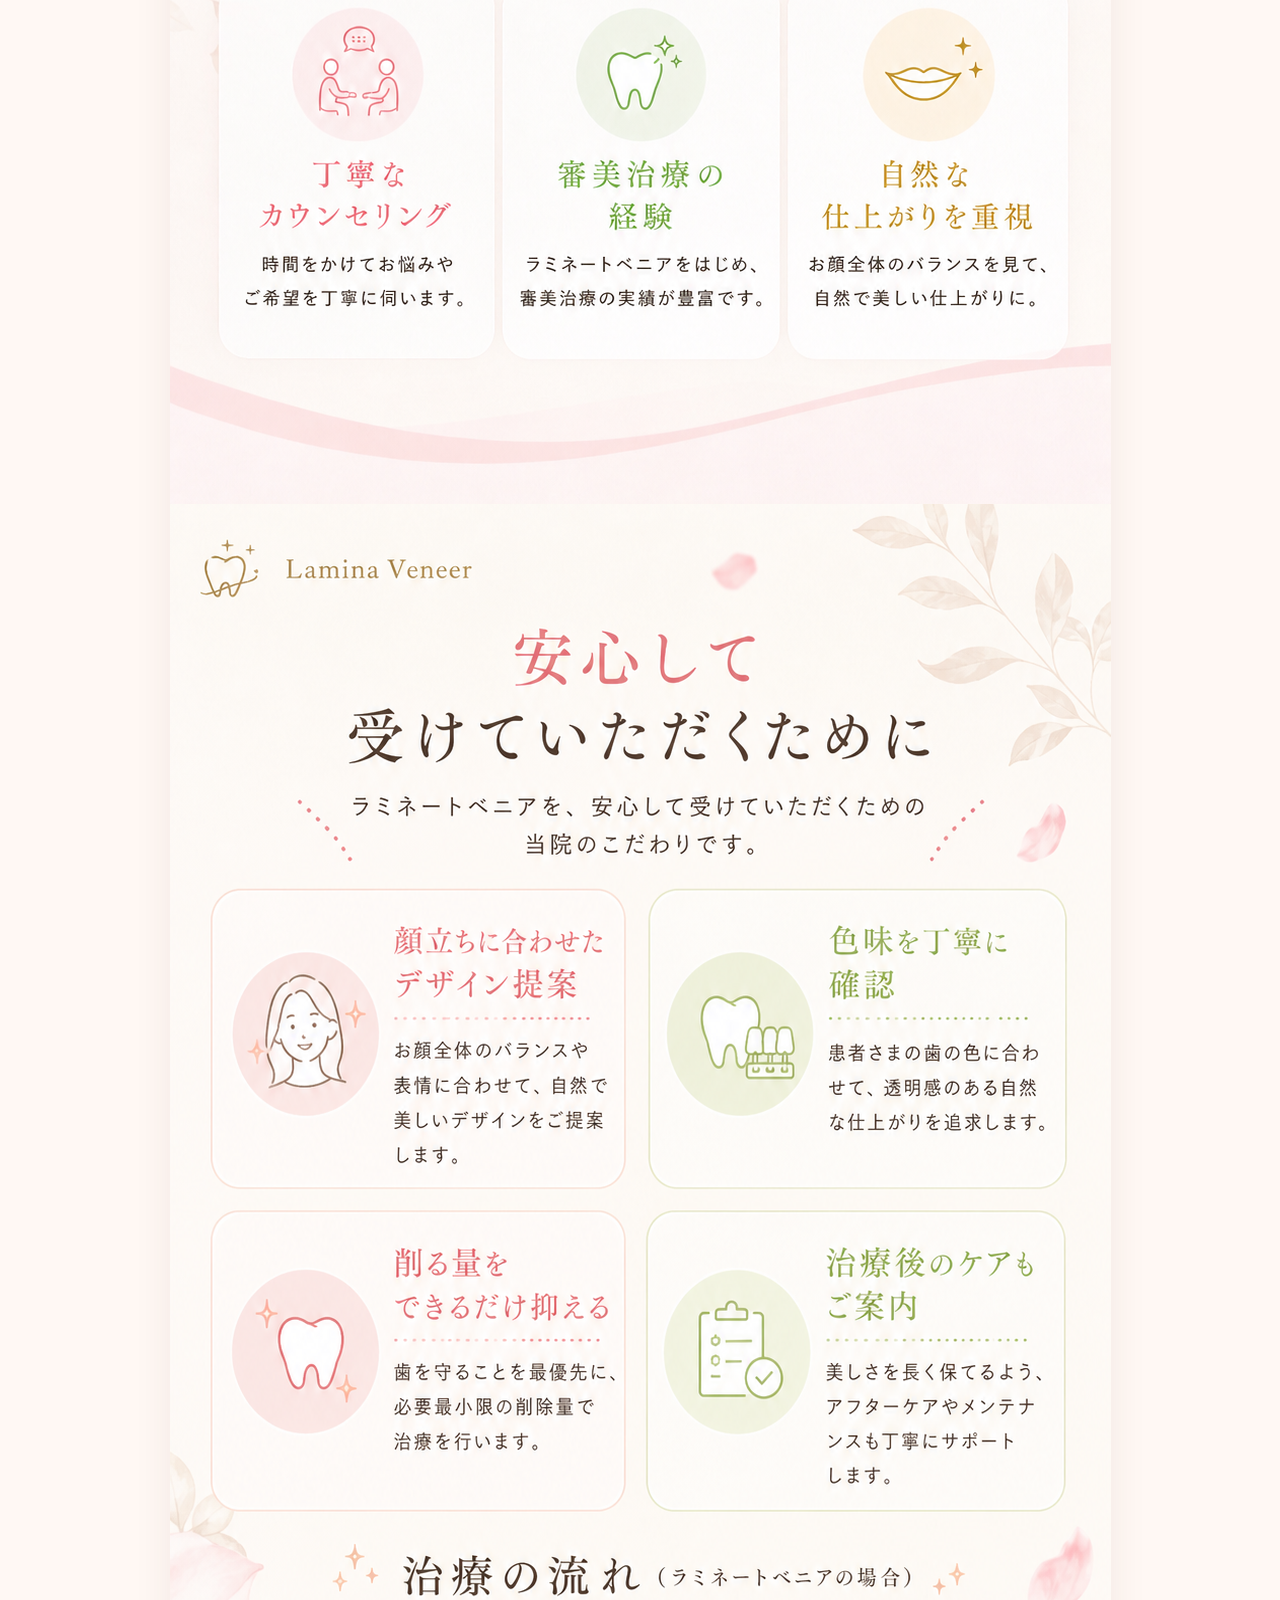
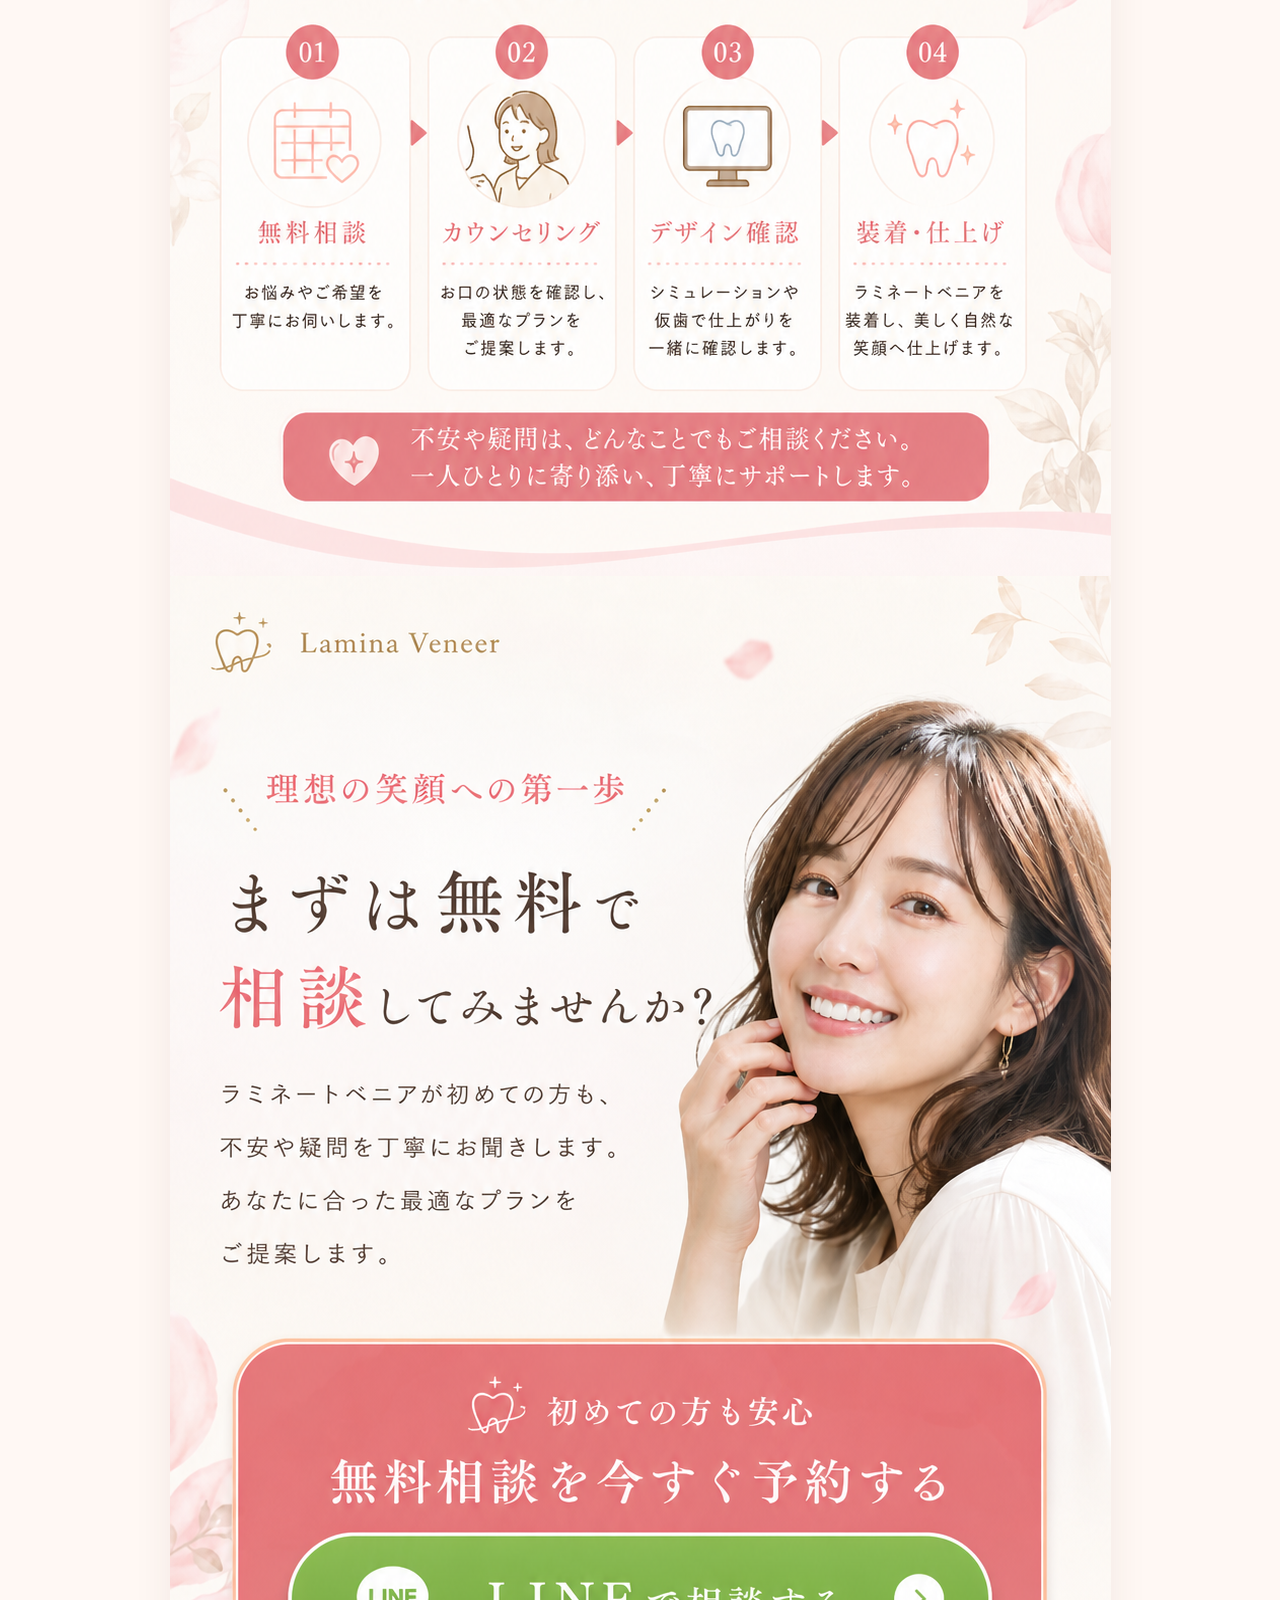
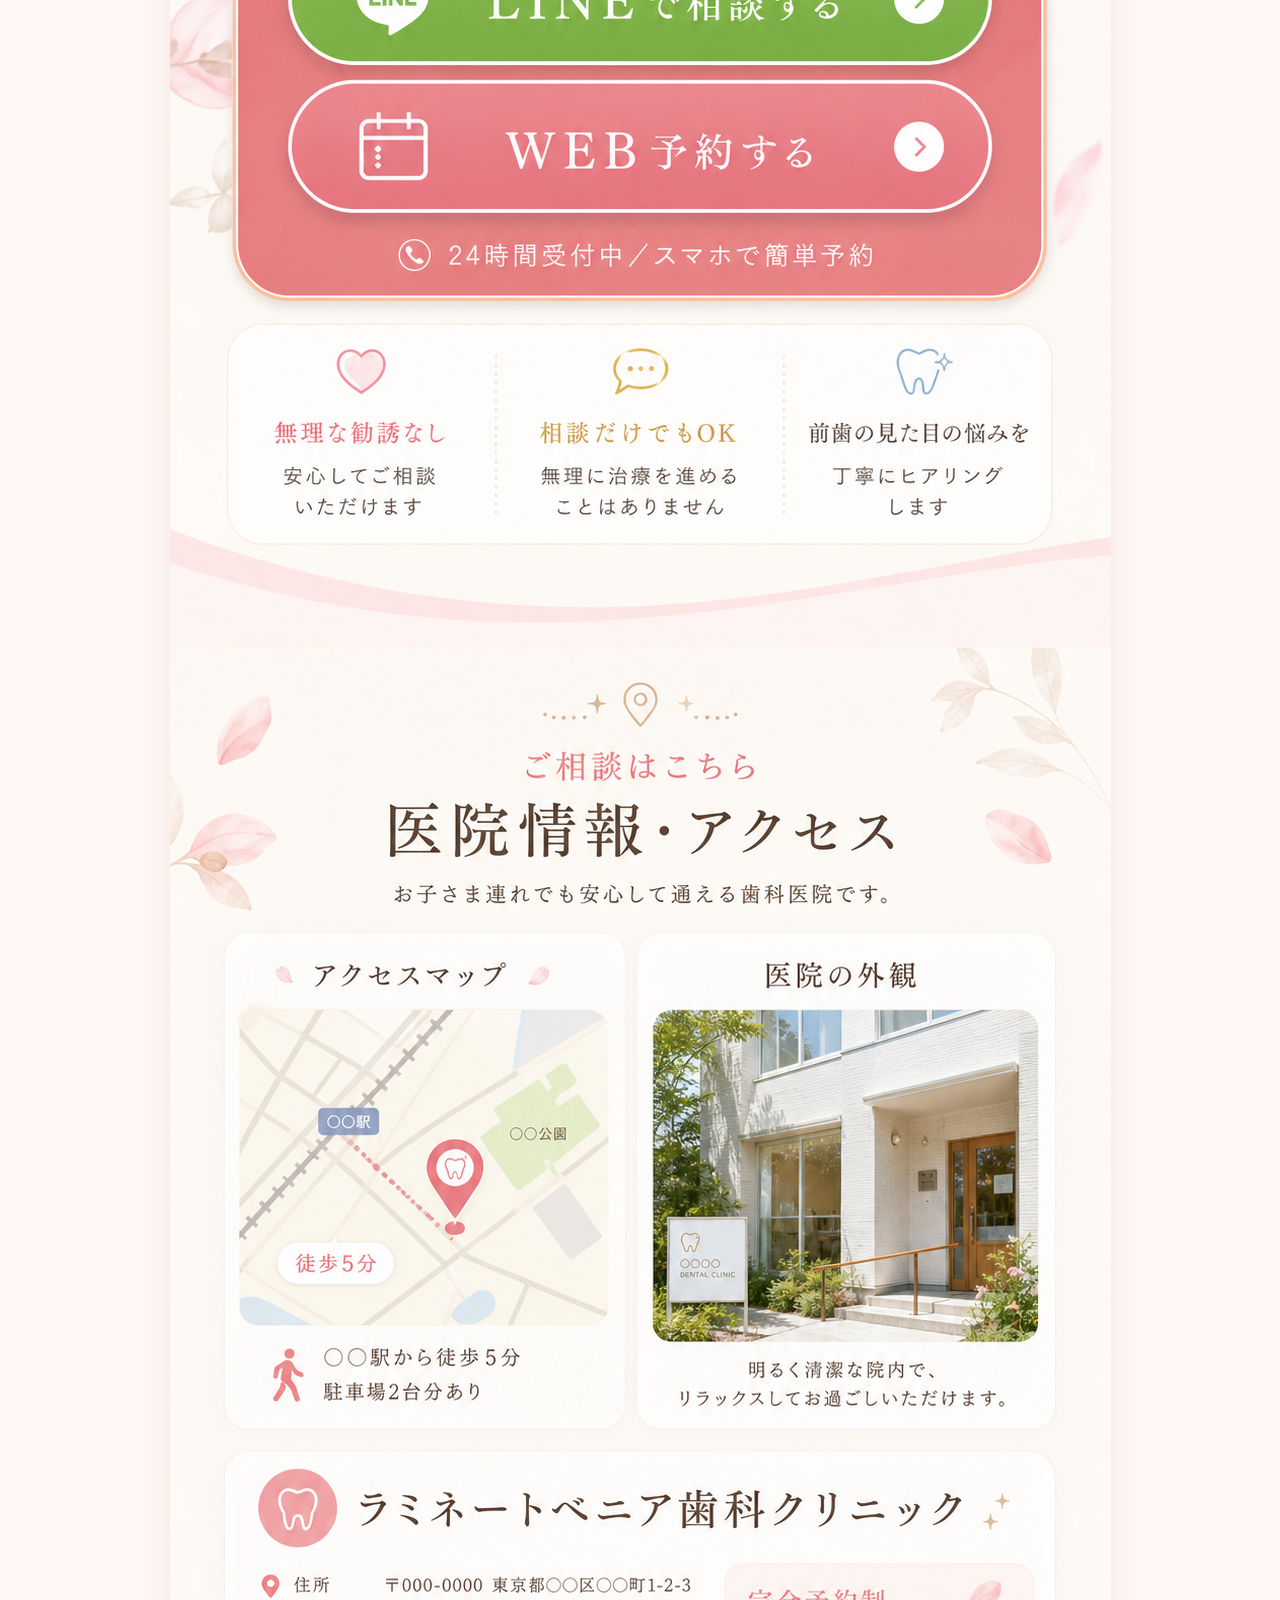
==== commit df02d7c6: "Update access section visuals" ====
--- a/index.html
+++ b/index.html
@@ -28,8 +28,23 @@
         <img src="assets/images/02-concerns.png" alt="こんなお悩みありませんか" width="941" height="1672">
       </section>
 
-      <section class="lp-panel" aria-label="医院情報と無料相談">
+      <section class="lp-panel" aria-label="医院情報と無料相談" id="access-cta">
         <img src="assets/images/03-access-cta.png" alt="医院情報・アクセスと無料相談受付中" width="941" height="1672">
+        <iframe
+          class="access-map"
+          src="https://www.google.com/maps/embed?pb=!1m18!1m12!1m3!1d3241.242053550095!2d139.76499552679527!3d35.67104148053207!2m3!1f0!2f0!3f0!3m2!1i1024!2i768!4f13.1!3m3!1m2!1s0x60188b3e4d089751%3A0x88572302f9a5de04!2z5p2x5Lqs6YqA5bqnTk9WQeefr-ato-atr-enkQ!5e0!3m2!1sja!2sjp!4v1777804933539!5m2!1sja!2sjp"
+          title="東京銀座NOVA矯正歯科 アクセスマップ"
+          allowfullscreen
+          loading="lazy"
+          referrerpolicy="no-referrer-when-downgrade"
+        ></iframe>
+        <img
+          class="clinic-exterior"
+          src="assets/images/clinic-exterior.jpg"
+          alt="医院の外観"
+          width="5000"
+          height="3333"
+        >
         <a class="hotspot hotspot-consultation image-03" href="https://reservation.stransa.co.jp/2747f44875e502d72cb6ea80e31af1cc/reserve/select-frame?web-menu-id=47272" aria-label="無料相談はこちら"></a>
         <a class="hotspot hotspot-line image-03" href="https://line.me/R/ti/p/@853jpbsf?oat_content=url&ts=04210830" aria-label="LINE予約はこちら"></a>
       </section>
@@ -48,21 +63,13 @@
 
       <section class="lp-panel" aria-label="担当ドクターより">
         <img src="assets/images/07-doctor.png" alt="担当ドクターより" width="941" height="1672">
-        <img
-          class="doctor-portrait"
-          src="assets/images/dr-kanda-junya.jpg"
-          alt="院長 神田淳也"
-          width="1365"
-          height="2048"
-        >
-        <span class="doctor-name" aria-hidden="true">神田淳也</span>
       </section>
 
       <section class="lp-panel" aria-label="治療比較">
         <img src="assets/images/08-comparison.png" alt="どんな悩みに向いている？" width="941" height="1672">
       </section>
 
-      <section class="lp-panel" aria-label="ラミネートベニアの特徴と予約">
+      <section class="lp-panel" aria-label="ラミネートベニアの特徴と予約" id="benefits-cta">
         <img src="assets/images/09-benefits-cta.png" alt="最短2回、自分の笑顔に一目惚れする" width="941" height="1672">
         <a class="hotspot hotspot-consultation image-09" href="https://reservation.stransa.co.jp/2747f44875e502d72cb6ea80e31af1cc/reserve/select-frame?web-menu-id=47272" aria-label="無料相談はこちら"></a>
         <a class="hotspot hotspot-line image-09" href="https://line.me/R/ti/p/@853jpbsf?oat_content=url&ts=04210830" aria-label="LINE予約はこちら"></a>
@@ -70,8 +77,8 @@
 
       <section class="lp-panel" aria-label="無料相談予約" id="consultation">
         <img src="assets/images/10-final-cta.png" alt="まずは無料で相談してみませんか？" width="941" height="1672">
-        <a class="hotspot hotspot-line image-10" href="https://line.me/R/ti/p/@853jpbsf?oat_content=url&ts=04210830" aria-label="LINEで相談する" id="line-reservation"></a>
-        <a class="hotspot hotspot-web image-10" href="https://reservation.stransa.co.jp/2747f44875e502d72cb6ea80e31af1cc/reserve/select-frame?web-menu-id=47272" aria-label="WEB予約する" id="web-reservation"></a>
+        <a class="hotspot hotspot-line image-10" href="https://line.me/R/ti/p/@853jpbsf?oat_content=url&ts=04210830" aria-label="LINEで相談する"></a>
+        <a class="hotspot hotspot-web image-10" href="https://reservation.stransa.co.jp/2747f44875e502d72cb6ea80e31af1cc/reserve/select-frame?web-menu-id=47272" aria-label="WEB予約する"></a>
       </section>
     </main>
   </body>
--- a/styles.css
+++ b/styles.css
@@ -40,51 +40,30 @@
   user-select: none;
 }
 
-.lp-panel .doctor-portrait {
+.access-map,
+.clinic-exterior {
   position: absolute;
-  left: 52.6%;
-  top: 20.1%;
-  width: 39.5%;
-  height: 44.8%;
-  object-fit: cover;
-  object-position: 51% 24%;
-  border-radius: 0 0 34% 18%;
-  opacity: 0.96;
-  mix-blend-mode: normal;
-  filter: brightness(1.08) saturate(0.9) contrast(0.94);
-  -webkit-mask-image: linear-gradient(
-    90deg,
-    transparent 0%,
-    rgba(0, 0, 0, 0.58) 14%,
-    #000 30%,
-    #000 100%
-  );
-  mask-image: linear-gradient(
-    90deg,
-    transparent 0%,
-    rgba(0, 0, 0, 0.58) 14%,
-    #000 30%,
-    #000 100%
-  );
   z-index: 1;
+  display: block;
+  border: 0;
+  border-radius: 18px;
+  overflow: hidden;
 }
 
-.doctor-name {
-  position: absolute;
-  left: 25.2%;
-  top: 61.9%;
-  min-width: 24%;
-  padding: 0.55% 1.2% 0.9%;
-  background: rgba(255, 253, 250, 0.94);
-  border-radius: 6px;
-  color: #241915;
-  font-family: "Hiragino Mincho ProN", "Yu Mincho", serif;
-  font-size: clamp(22px, 5.2vw, 49px);
-  font-weight: 400;
-  line-height: 1.1;
-  letter-spacing: 0;
-  text-align: center;
-  z-index: 2;
+.access-map {
+  left: 7.35%;
+  top: 21.75%;
+  width: 39.15%;
+  height: 20.1%;
+}
+
+.clinic-exterior {
+  left: 51.3%;
+  top: 21.7%;
+  width: 40.8%;
+  height: 21.35%;
+  object-fit: cover;
+  object-position: 50% 54%;
 }
 
 .hotspot {
@@ -103,45 +82,45 @@
 }
 
 .image-03.hotspot-consultation {
-  left: 5.6%;
-  top: 89.6%;
+  left: 5.8%;
+  top: 93.55%;
   width: 43.4%;
-  height: 5.4%;
+  height: 5.0%;
 }
 
 .image-03.hotspot-line {
-  left: 50.7%;
-  top: 89.6%;
+  left: 50.6%;
+  top: 93.55%;
   width: 43.4%;
-  height: 5.4%;
+  height: 5.0%;
 }
 
 .image-09.hotspot-consultation {
-  left: 4.7%;
-  top: 62.7%;
-  width: 63.8%;
-  height: 7.0%;
+  left: 4.8%;
+  top: 62.5%;
+  width: 62.7%;
+  height: 7.6%;
 }
 
 .image-09.hotspot-line {
-  left: 4.7%;
-  top: 71.7%;
-  width: 63.8%;
-  height: 7.0%;
+  left: 4.8%;
+  top: 71.5%;
+  width: 62.7%;
+  height: 7.6%;
 }
 
 .image-10.hotspot-line {
-  left: 12.7%;
-  top: 57.5%;
-  width: 74.4%;
-  height: 7.4%;
+  left: 12.75%;
+  top: 57.3%;
+  width: 74.5%;
+  height: 7.6%;
 }
 
 .image-10.hotspot-web {
-  left: 12.7%;
+  left: 12.75%;
   top: 66.1%;
-  width: 74.4%;
-  height: 7.4%;
+  width: 74.5%;
+  height: 7.8%;
 }
 
 @media (max-width: 600px) {
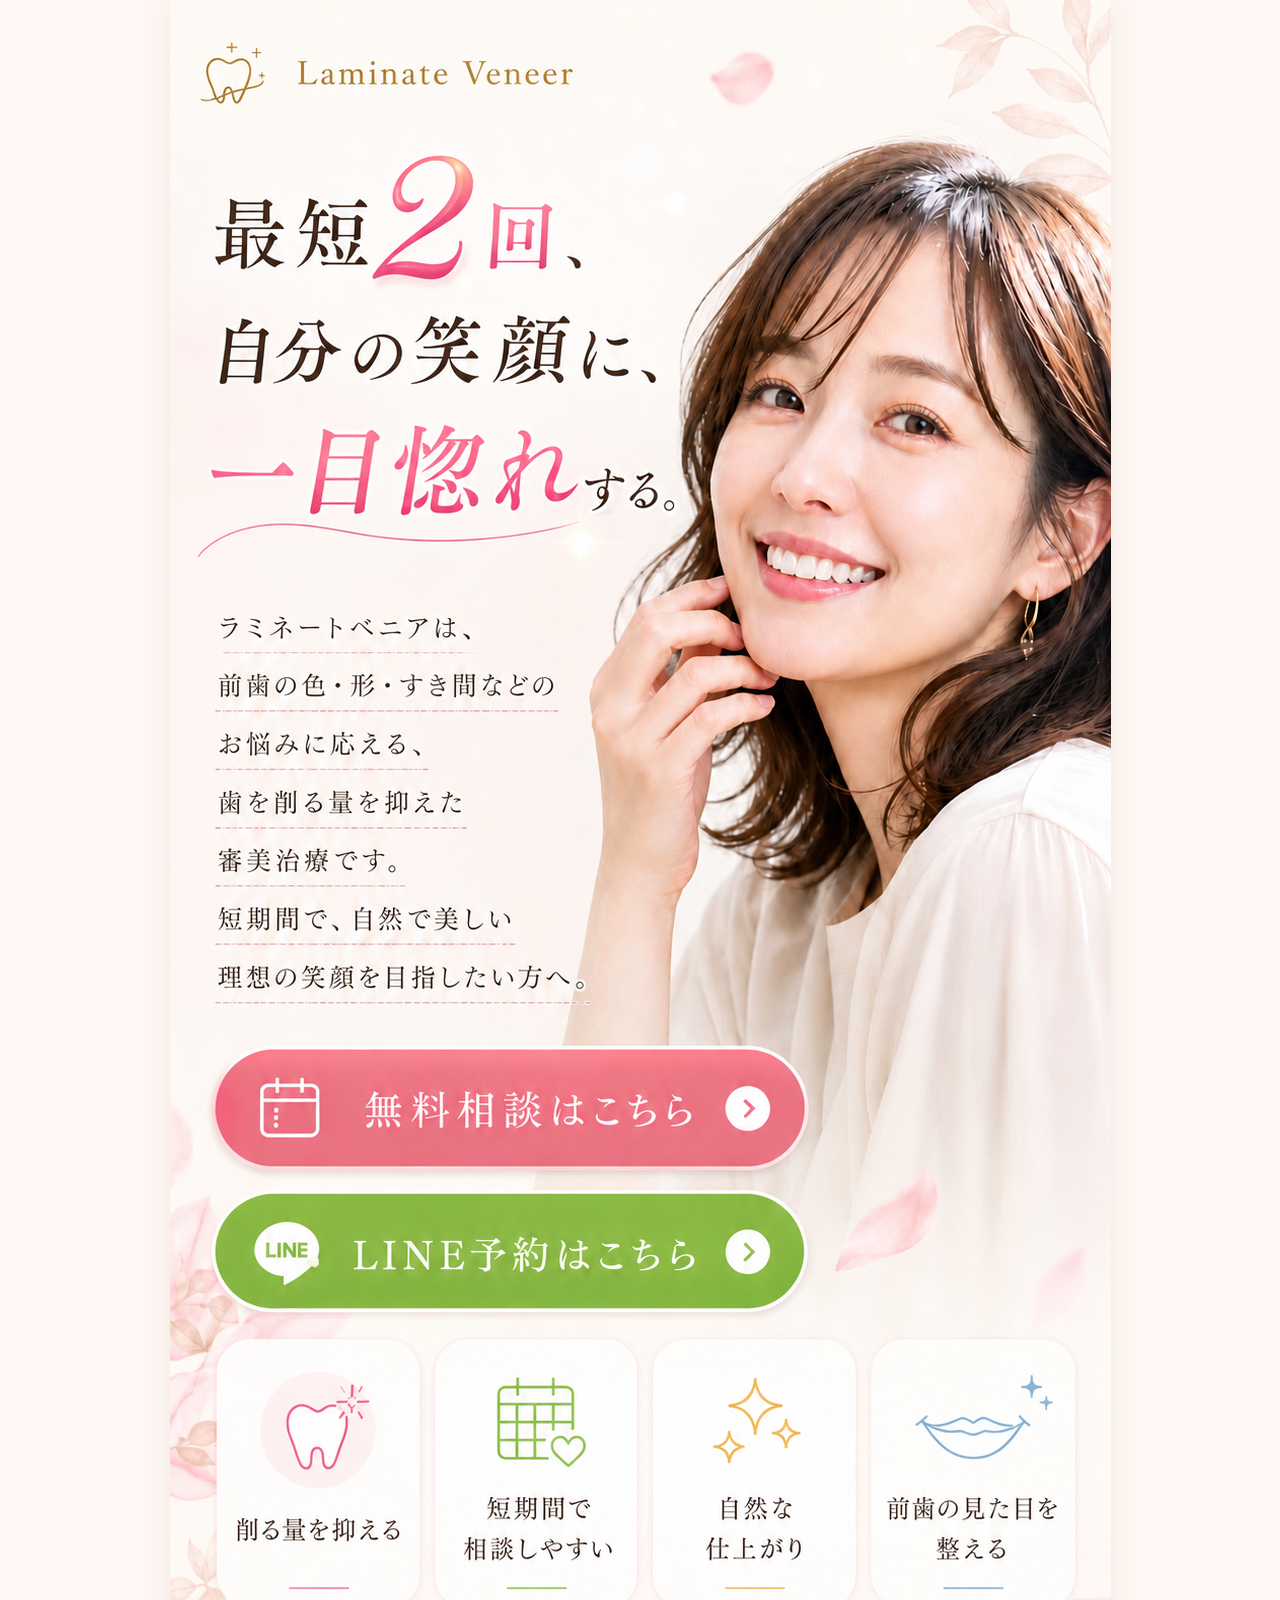
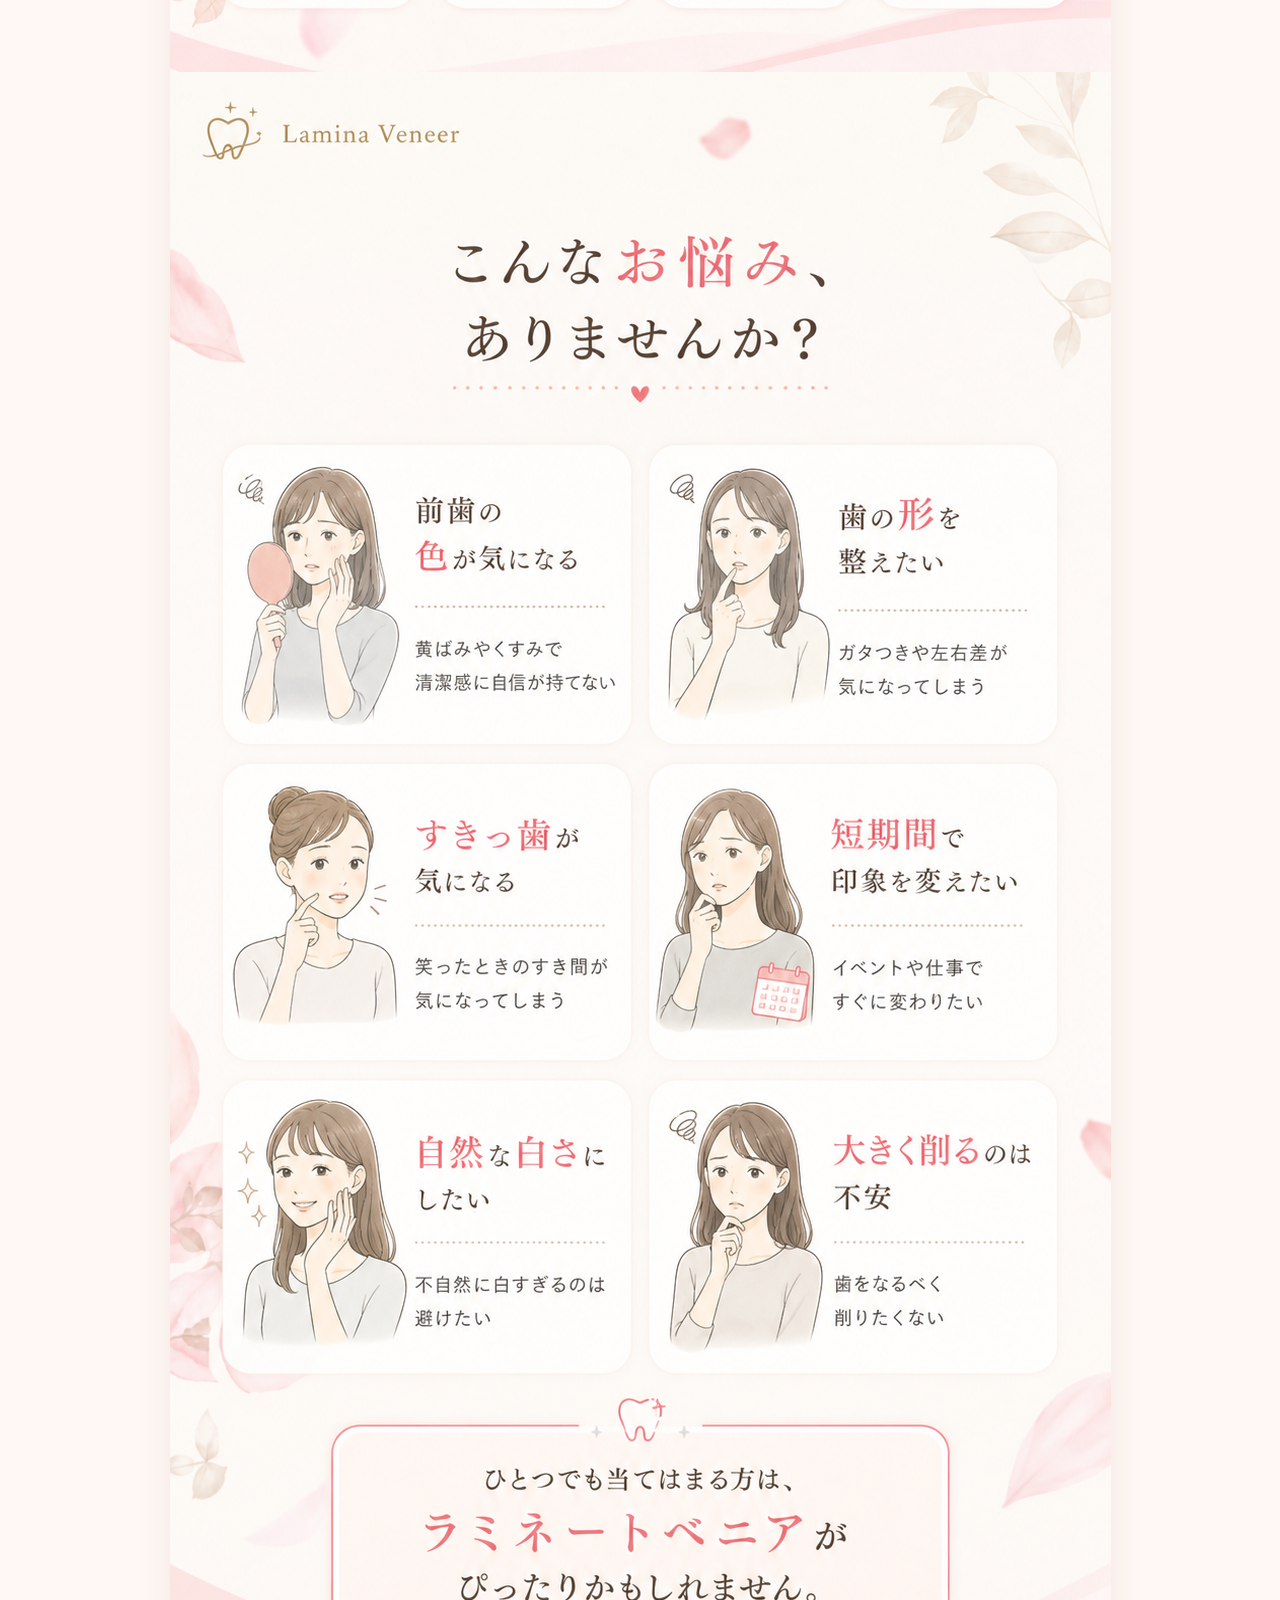
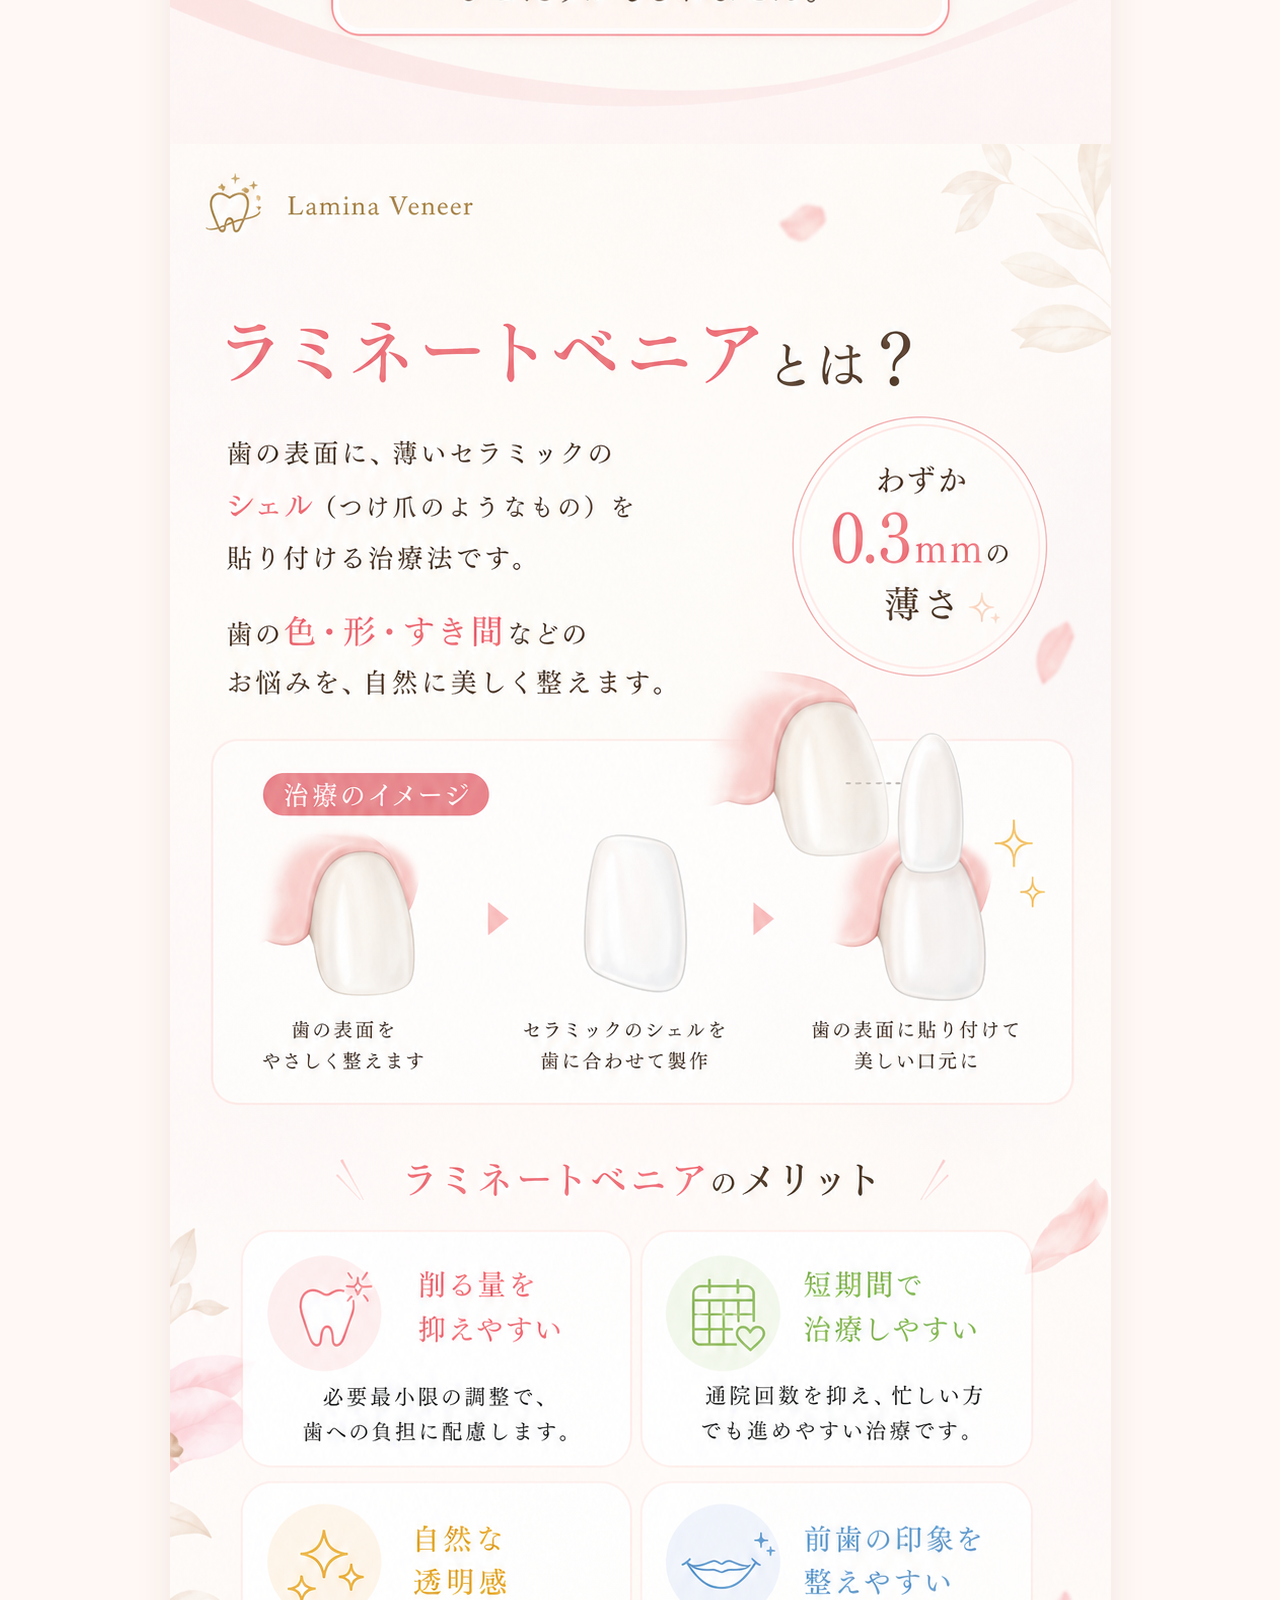
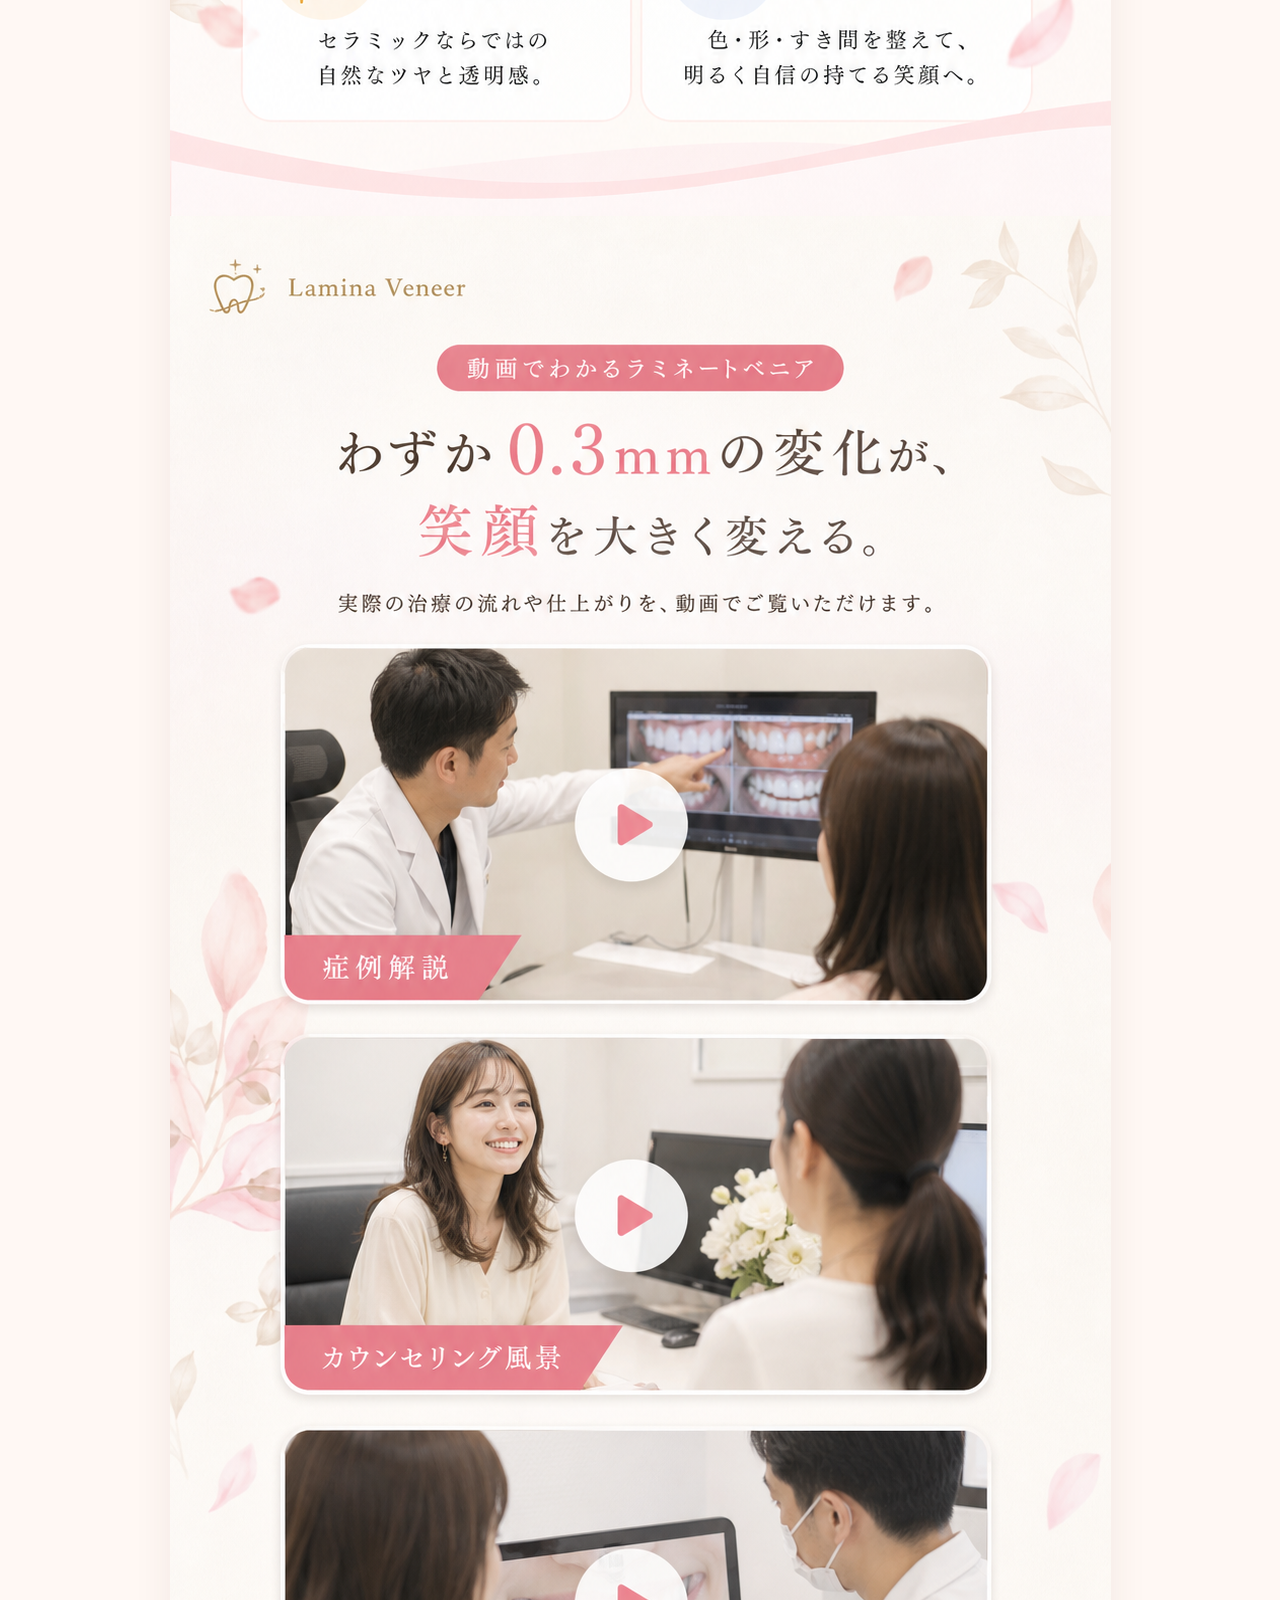
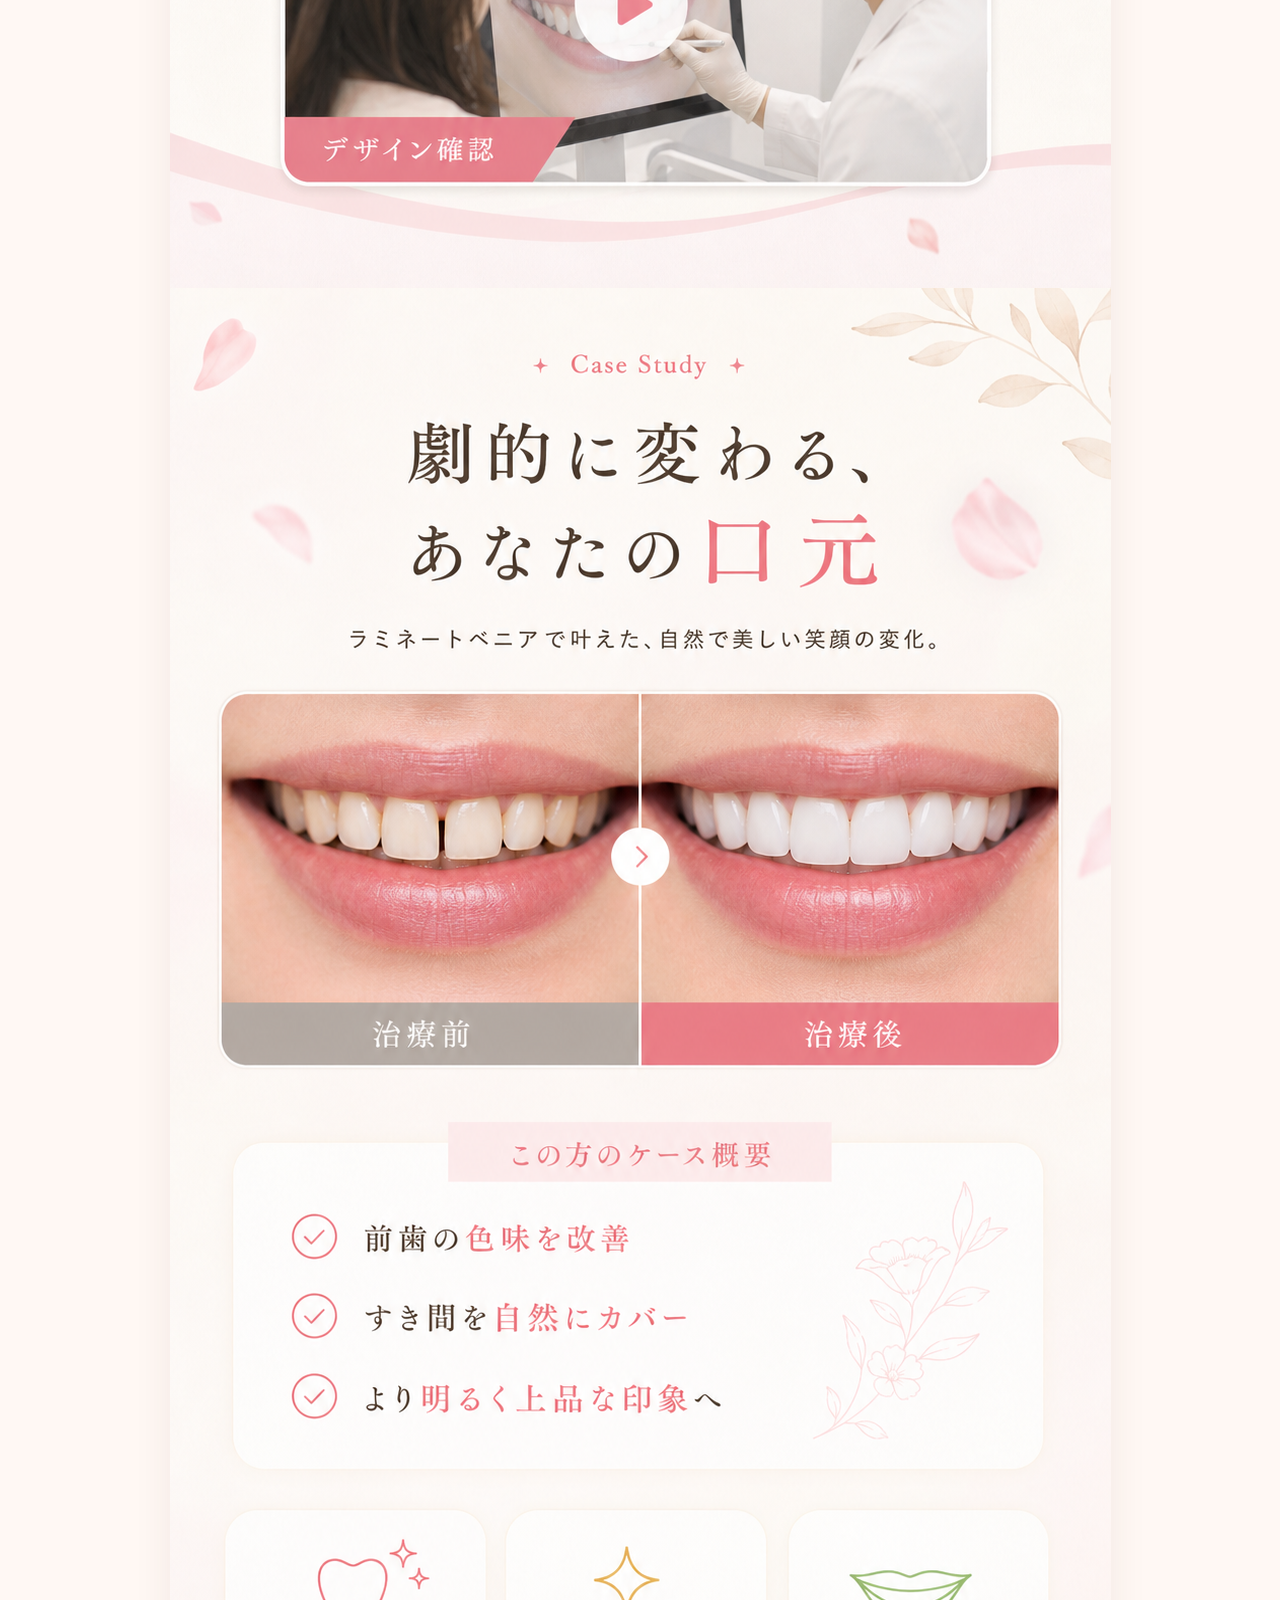
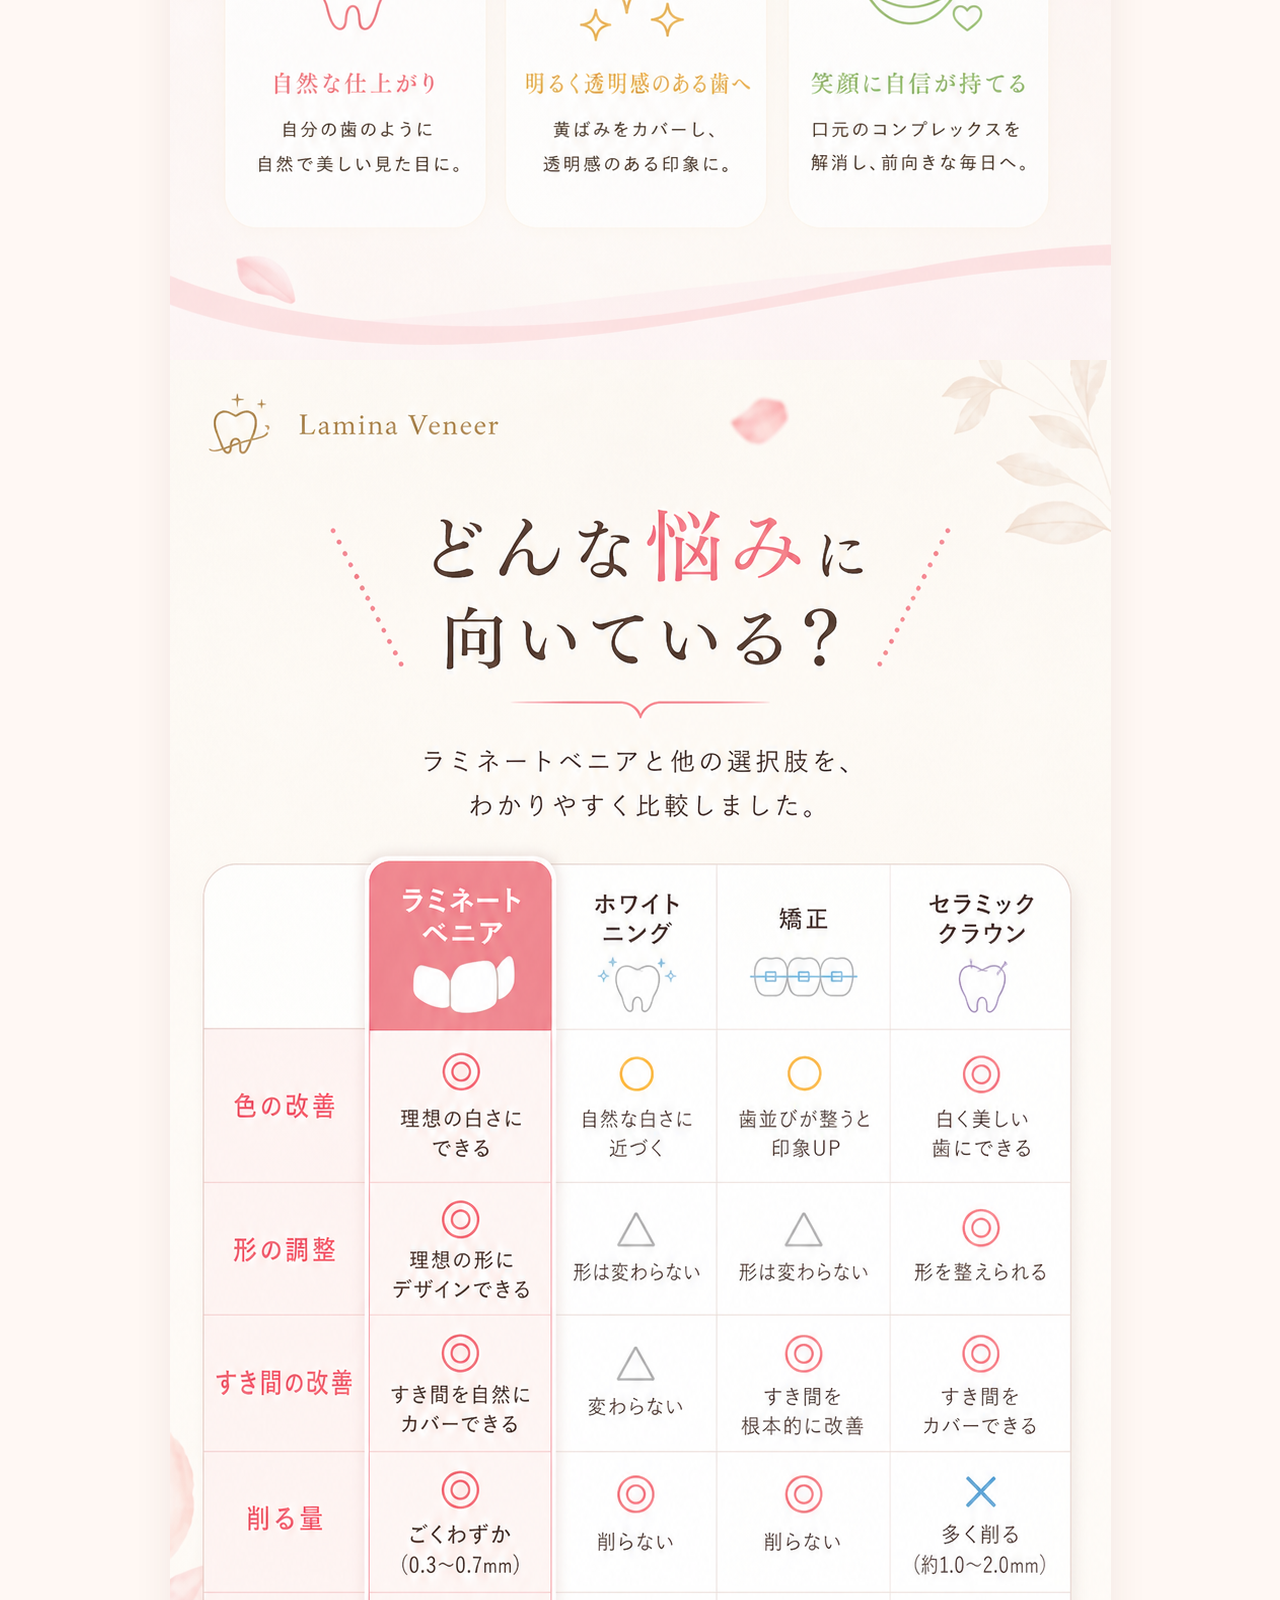
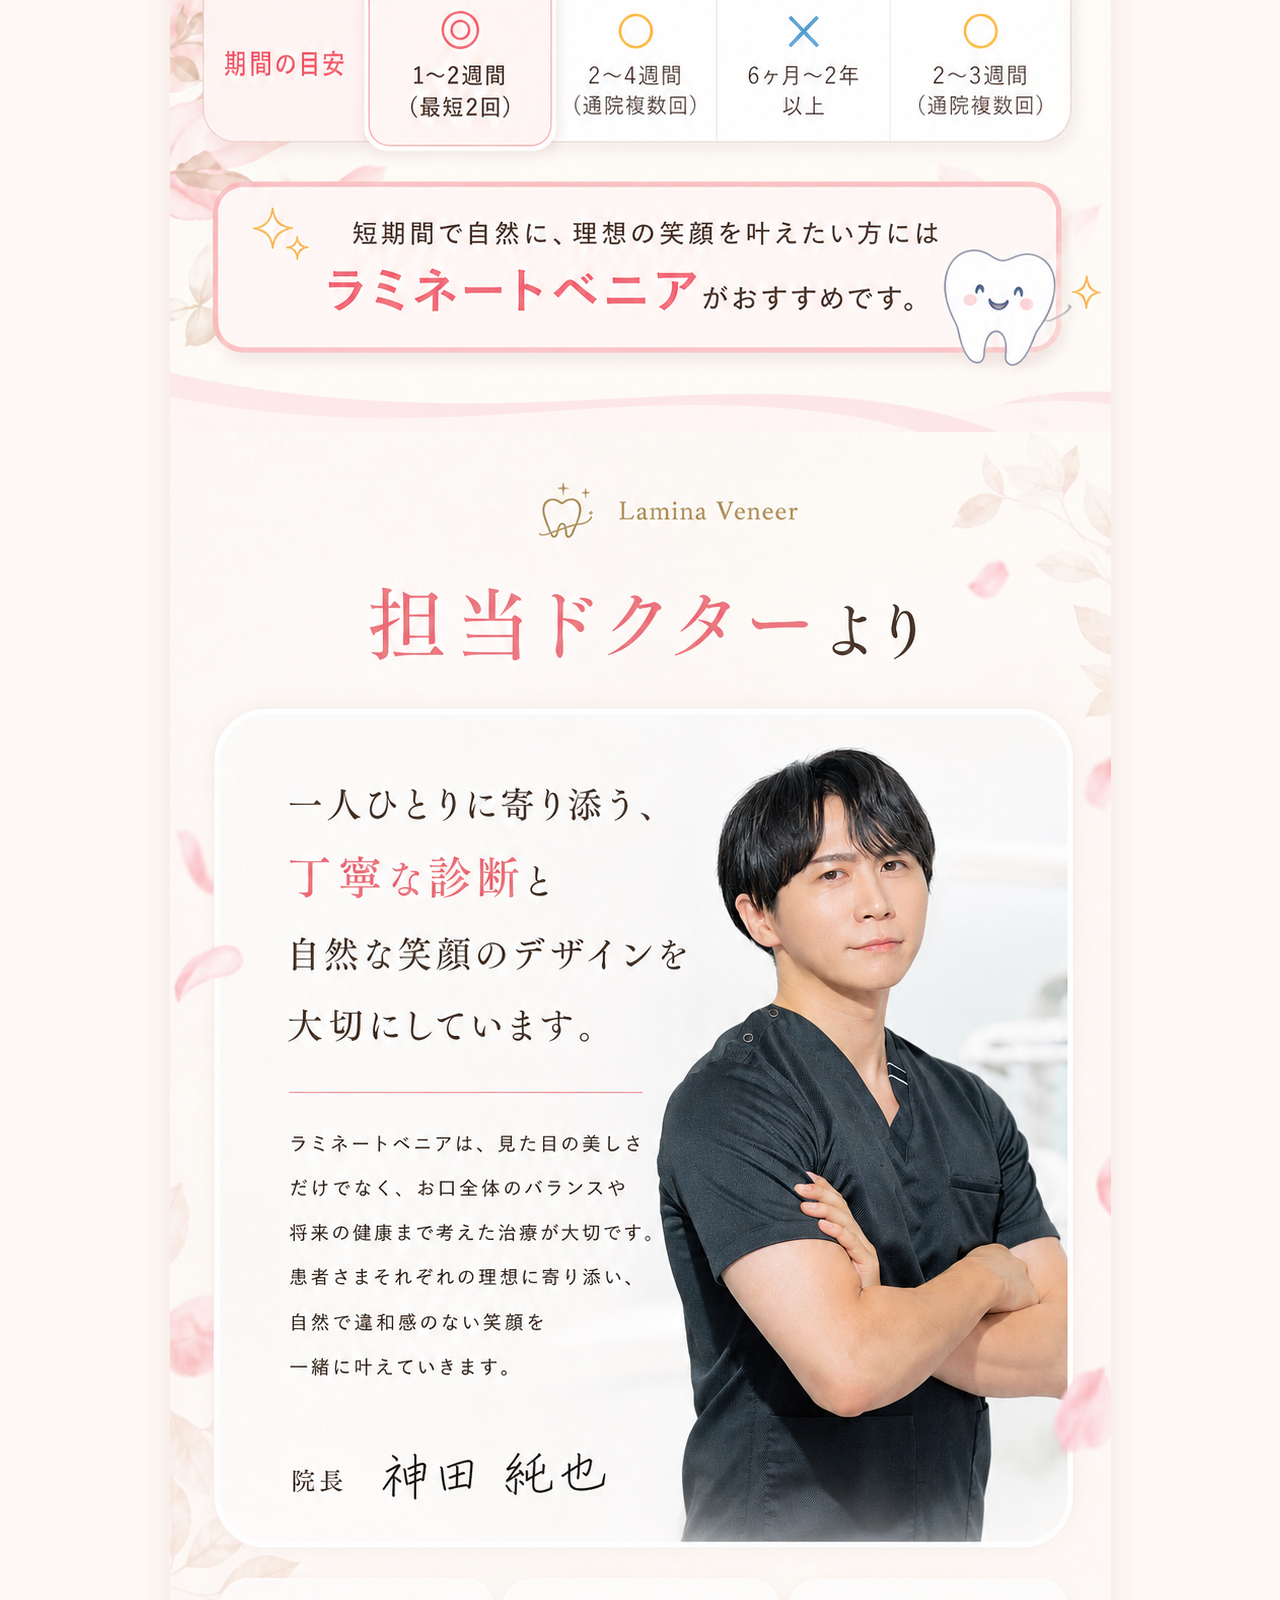
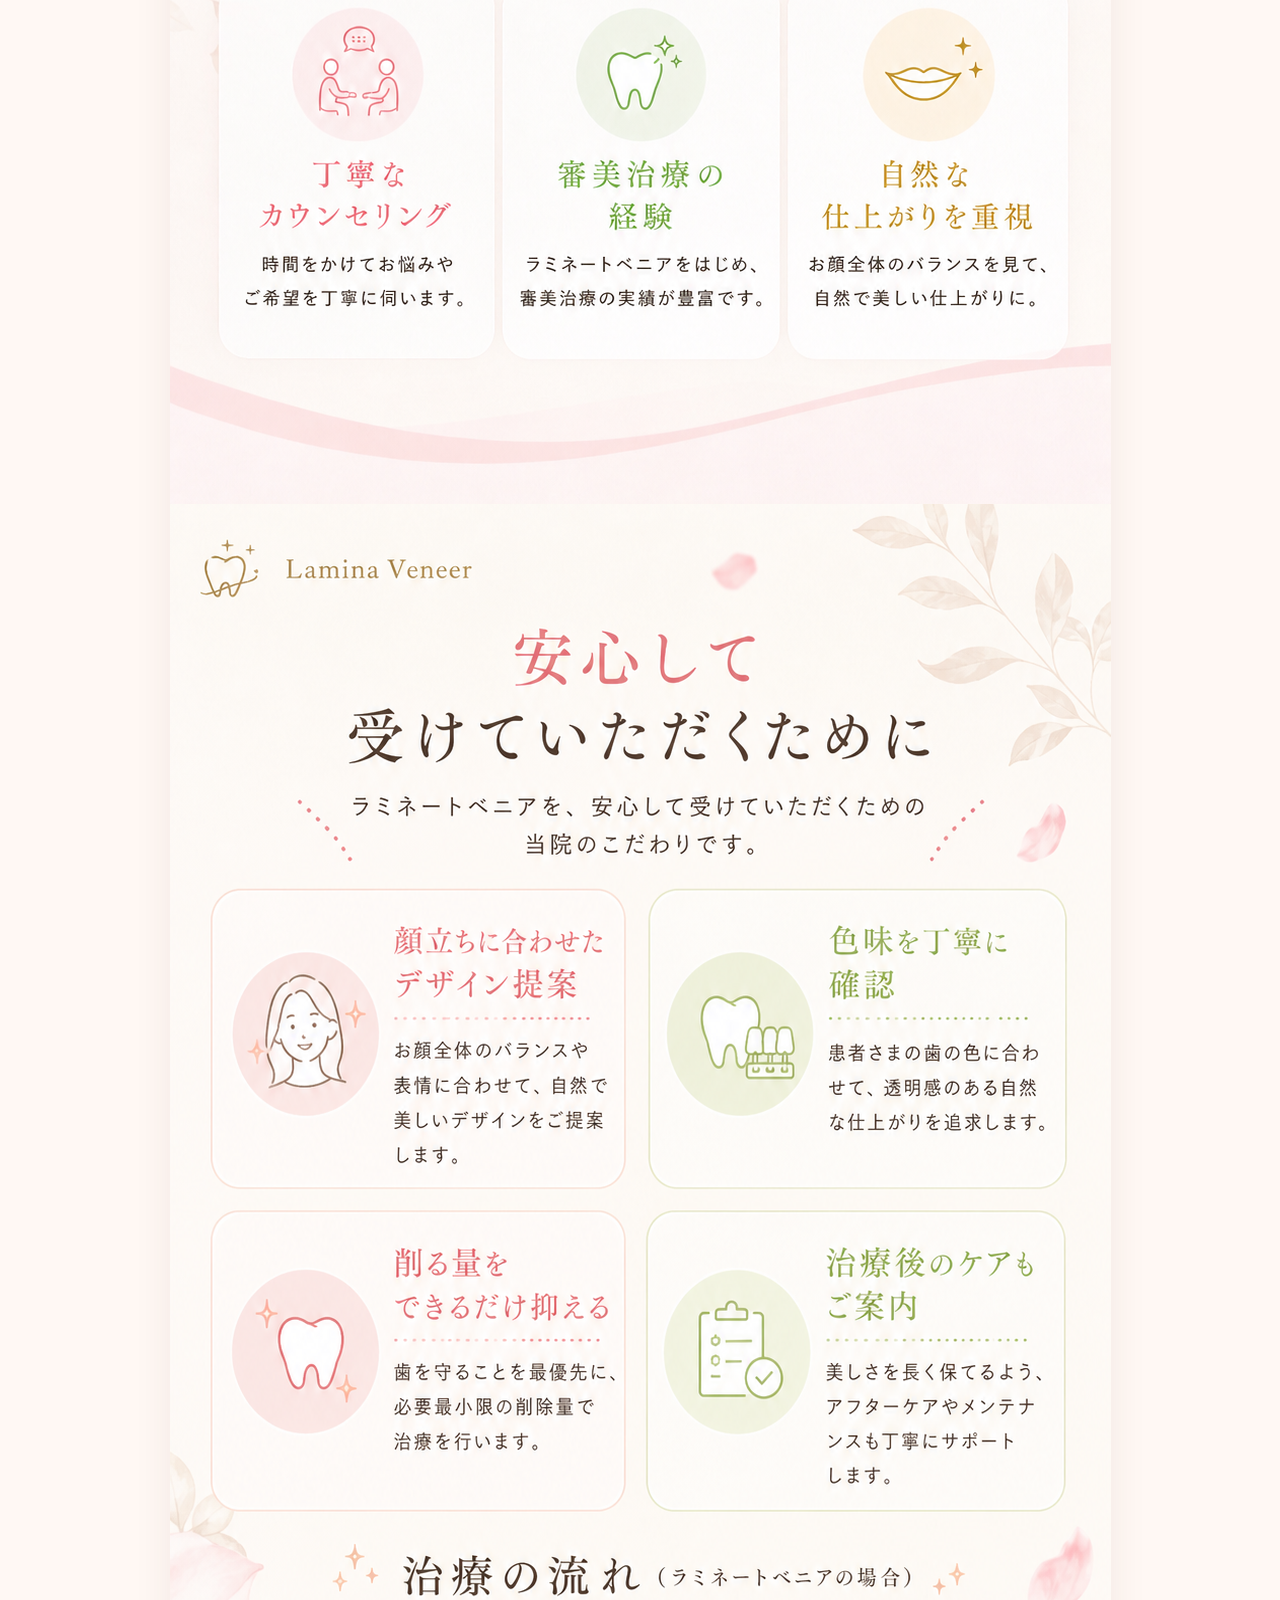
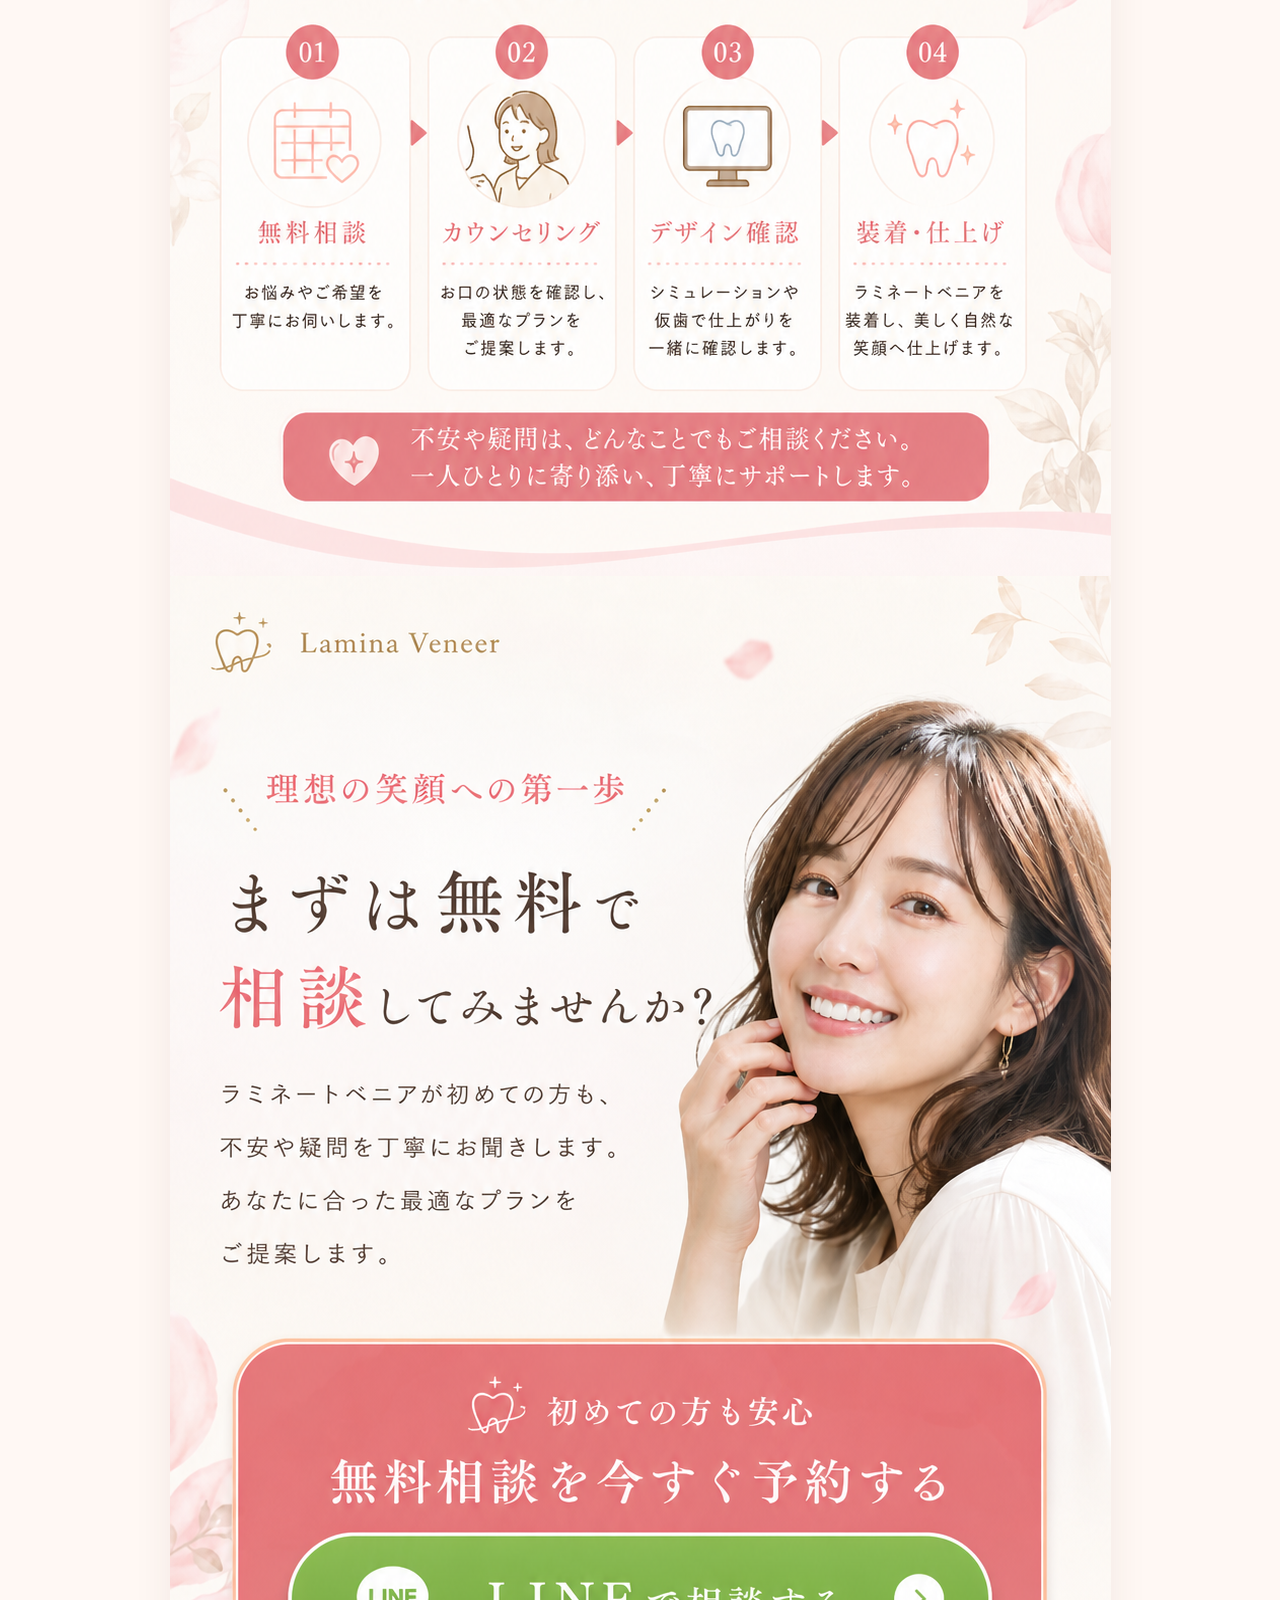
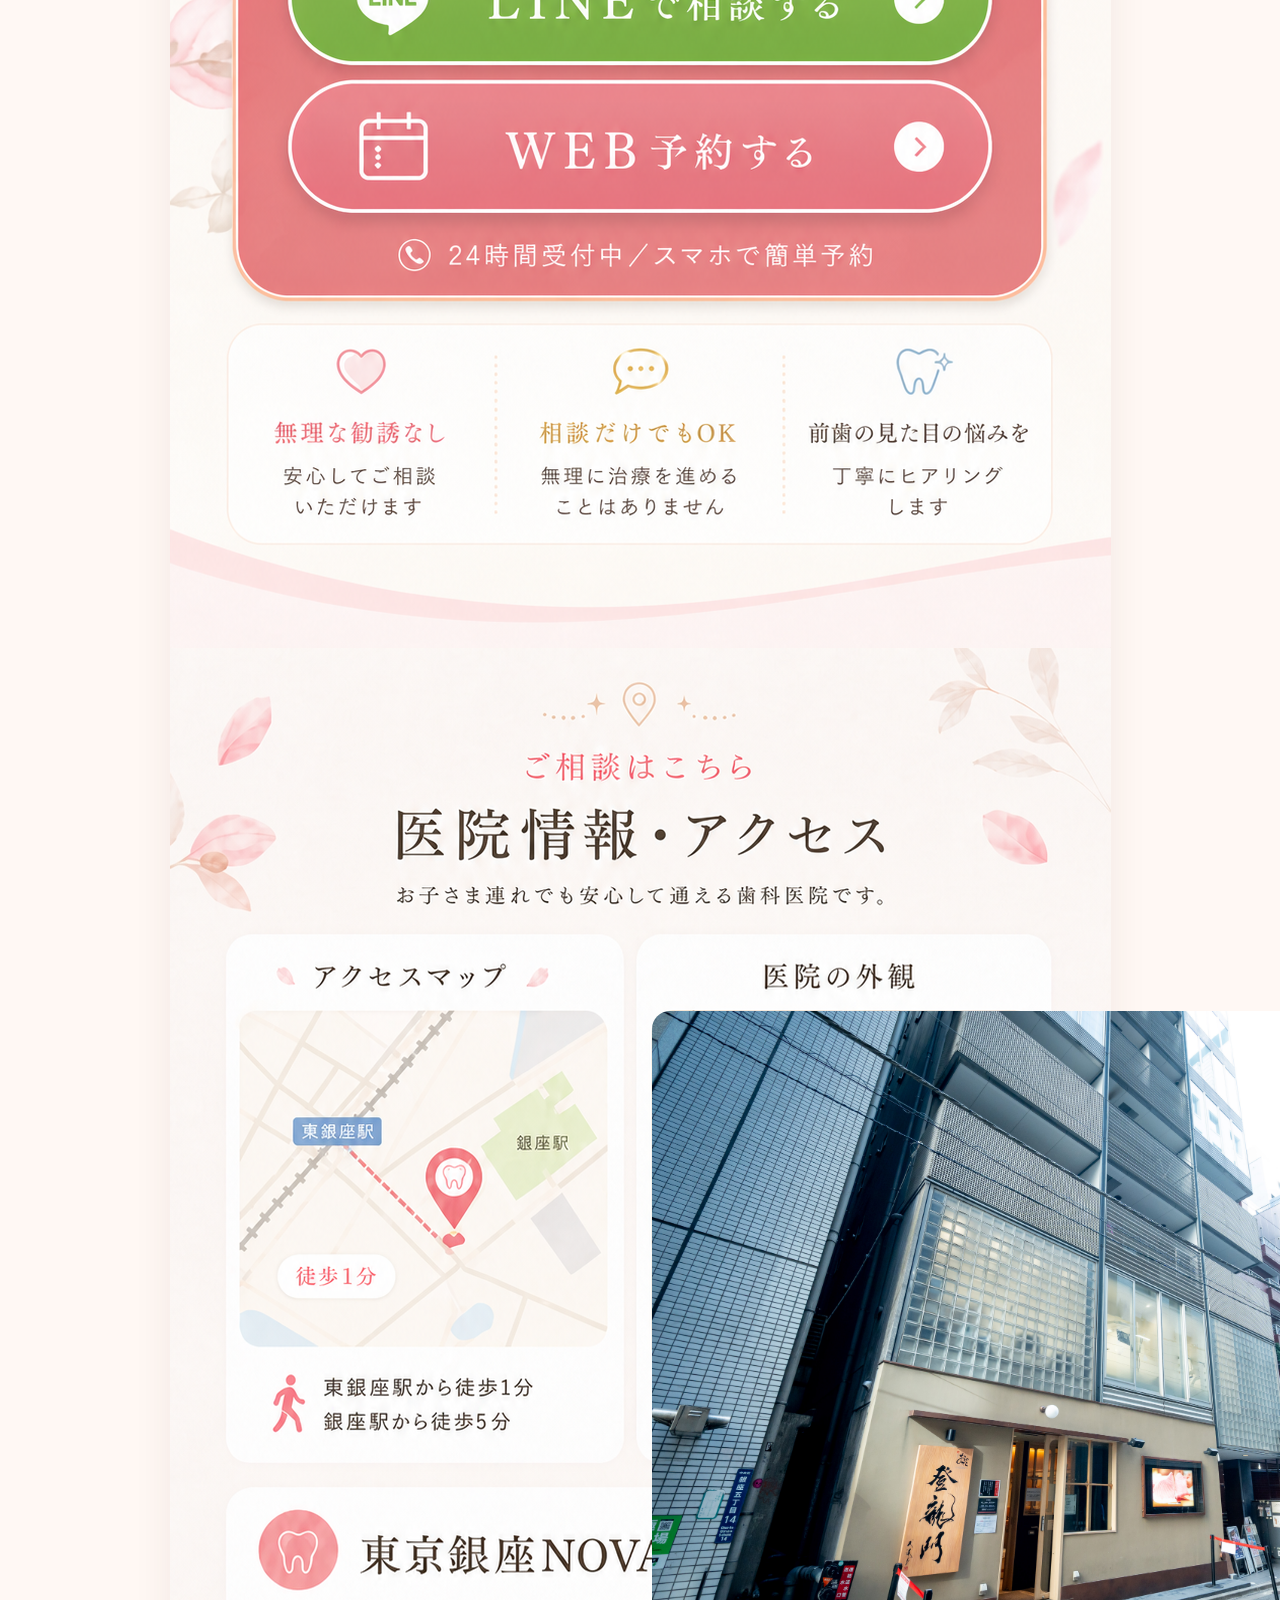
==== commit ed1ff99f: "Update laminate page image order" ====
--- a/index.html
+++ b/index.html
@@ -28,25 +28,8 @@
         <img src="assets/images/02-concerns.png" alt="こんなお悩みありませんか" width="941" height="1672">
       </section>
 
-      <section class="lp-panel" aria-label="医院情報と無料相談" id="access-cta">
-        <img src="assets/images/03-access-cta.png" alt="医院情報・アクセスと無料相談受付中" width="941" height="1672">
-        <iframe
-          class="access-map"
-          src="https://www.google.com/maps/embed?pb=!1m18!1m12!1m3!1d3241.242053550095!2d139.76499552679527!3d35.67104148053207!2m3!1f0!2f0!3f0!3m2!1i1024!2i768!4f13.1!3m3!1m2!1s0x60188b3e4d089751%3A0x88572302f9a5de04!2z5p2x5Lqs6YqA5bqnTk9WQeefr-ato-atr-enkQ!5e0!3m2!1sja!2sjp!4v1777804933539!5m2!1sja!2sjp"
-          title="東京銀座NOVA矯正歯科 アクセスマップ"
-          allowfullscreen
-          loading="lazy"
-          referrerpolicy="no-referrer-when-downgrade"
-        ></iframe>
-        <img
-          class="clinic-exterior"
-          src="assets/images/clinic-exterior.jpg"
-          alt="医院の外観"
-          width="5000"
-          height="3333"
-        >
-        <a class="hotspot hotspot-consultation image-03" href="https://reservation.stransa.co.jp/2747f44875e502d72cb6ea80e31af1cc/reserve/select-frame?web-menu-id=47272" aria-label="無料相談はこちら"></a>
-        <a class="hotspot hotspot-line image-03" href="https://line.me/R/ti/p/@853jpbsf?oat_content=url&ts=04210830" aria-label="LINE予約はこちら"></a>
+      <section class="lp-panel" aria-label="ラミネートベニアとは">
+        <img src="assets/images/03-lamina-veneer-about.png" alt="ラミネートベニアとは" width="941" height="1672">
       </section>
 
       <section class="lp-panel" aria-label="症例紹介">
@@ -75,10 +58,25 @@
         <a class="hotspot hotspot-line image-09" href="https://line.me/R/ti/p/@853jpbsf?oat_content=url&ts=04210830" aria-label="LINE予約はこちら"></a>
       </section>
 
-      <section class="lp-panel" aria-label="無料相談予約" id="consultation">
-        <img src="assets/images/10-final-cta.png" alt="まずは無料で相談してみませんか？" width="941" height="1672">
-        <a class="hotspot hotspot-line image-10" href="https://line.me/R/ti/p/@853jpbsf?oat_content=url&ts=04210830" aria-label="LINEで相談する"></a>
-        <a class="hotspot hotspot-web image-10" href="https://reservation.stransa.co.jp/2747f44875e502d72cb6ea80e31af1cc/reserve/select-frame?web-menu-id=47272" aria-label="WEB予約する"></a>
+      <section class="lp-panel" aria-label="医院情報と無料相談" id="access-cta">
+        <img src="assets/images/03-access-cta.png" alt="医院情報・アクセスと無料相談受付中" width="941" height="1672">
+        <iframe
+          class="access-map"
+          src="https://www.google.com/maps/embed?pb=!1m18!1m12!1m3!1d3241.242053550095!2d139.76499552679527!3d35.67104148053207!2m3!1f0!2f0!3f0!3m2!1i1024!2i768!4f13.1!3m3!1m2!1s0x60188b3e4d089751%3A0x88572302f9a5de04!2z5p2x5Lqs6YqA5bqnTk9WQeefr-ato-atr-enkQ!5e0!3m2!1sja!2sjp!4v1777804933539!5m2!1sja!2sjp"
+          title="東京銀座NOVA矯正歯科 アクセスマップ"
+          allowfullscreen
+          loading="lazy"
+          referrerpolicy="no-referrer-when-downgrade"
+        ></iframe>
+        <img
+          class="clinic-exterior"
+          src="assets/images/clinic-exterior.jpg"
+          alt="医院の外観"
+          width="5000"
+          height="3333"
+        >
+        <a class="hotspot hotspot-consultation image-03" href="https://reservation.stransa.co.jp/2747f44875e502d72cb6ea80e31af1cc/reserve/select-frame?web-menu-id=47272" aria-label="無料相談はこちら"></a>
+        <a class="hotspot hotspot-line image-03" href="https://line.me/R/ti/p/@853jpbsf?oat_content=url&ts=04210830" aria-label="LINE予約はこちら"></a>
       </section>
     </main>
   </body>
--- a/styles.css
+++ b/styles.css
@@ -63,7 +63,7 @@
   width: 40.8%;
   height: 21.35%;
   object-fit: cover;
-  object-position: 50% 54%;
+  object-position: 68% 70%;
 }
 
 .hotspot {
@@ -109,20 +109,6 @@
   height: 7.6%;
 }
 
-.image-10.hotspot-line {
-  left: 12.75%;
-  top: 57.3%;
-  width: 74.5%;
-  height: 7.6%;
-}
-
-.image-10.hotspot-web {
-  left: 12.75%;
-  top: 66.1%;
-  width: 74.5%;
-  height: 7.8%;
-}
-
 @media (max-width: 600px) {
   .page-shell {
     box-shadow: none;
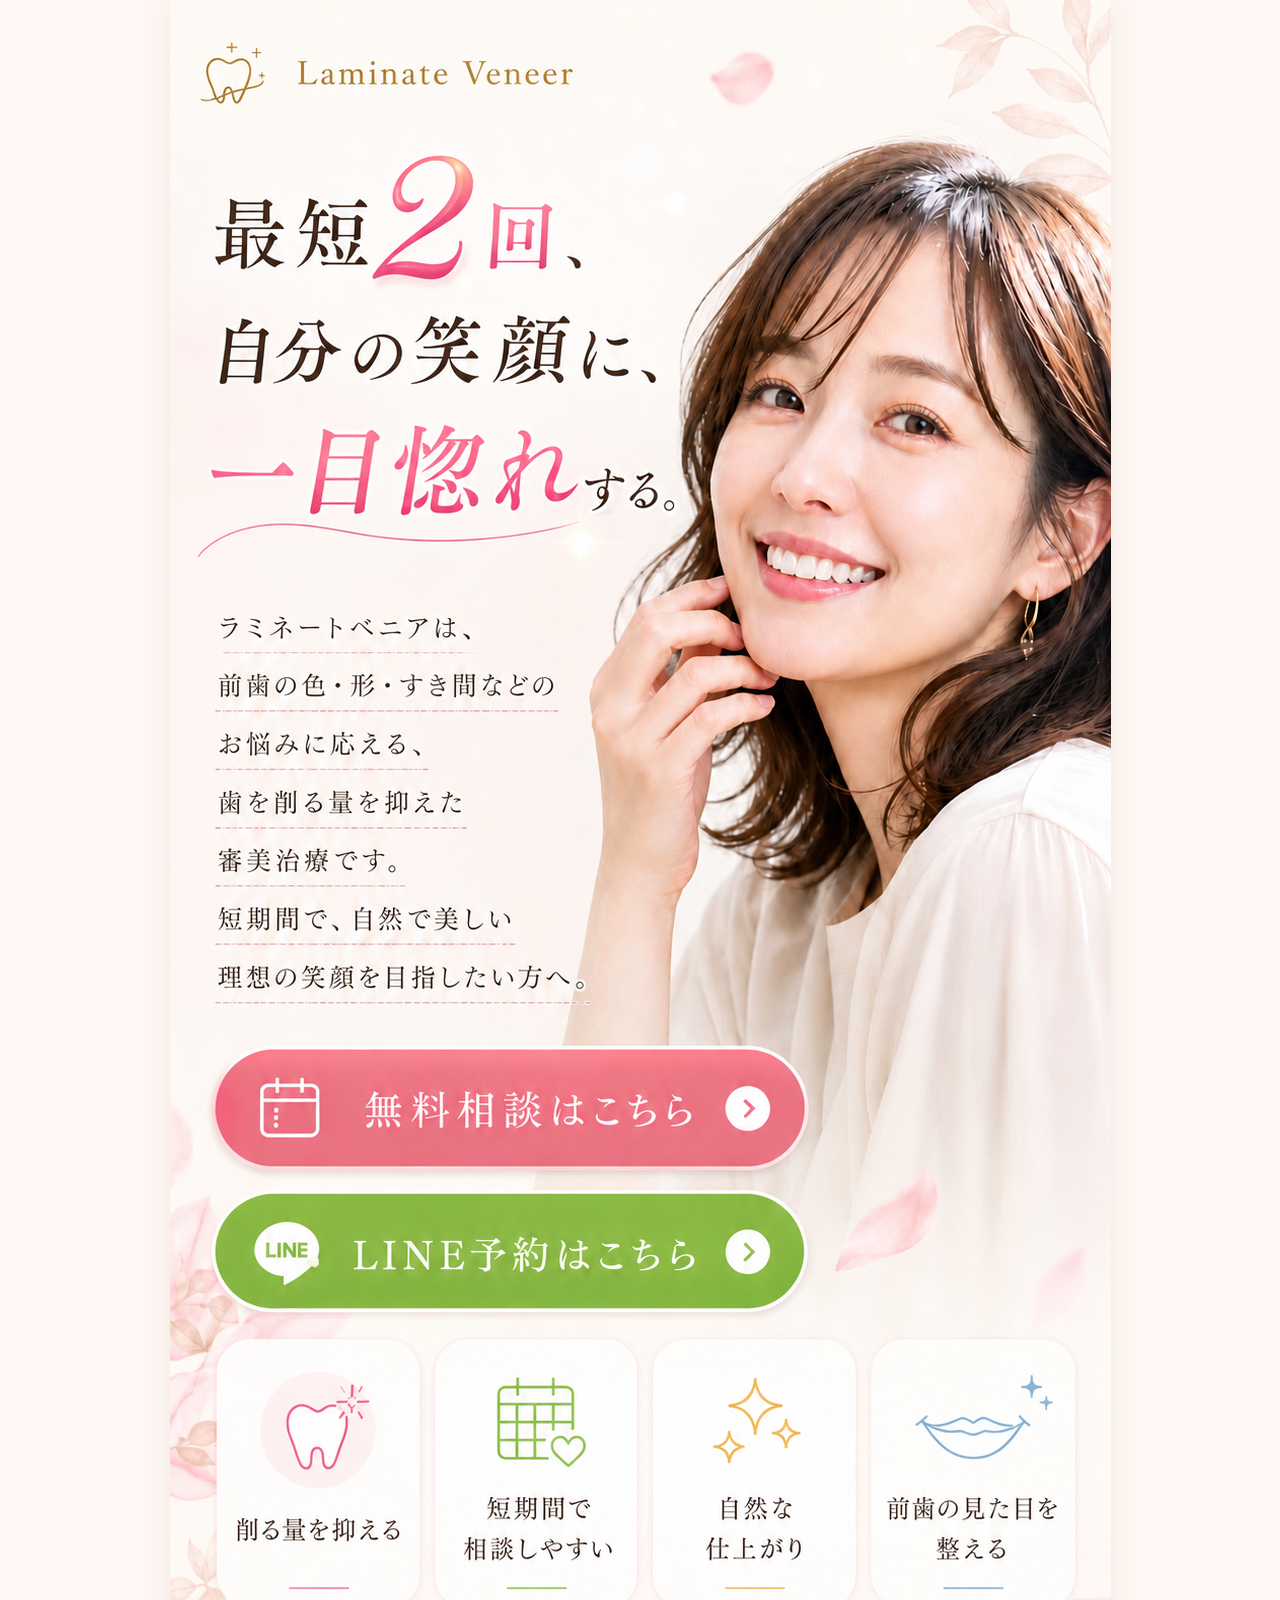
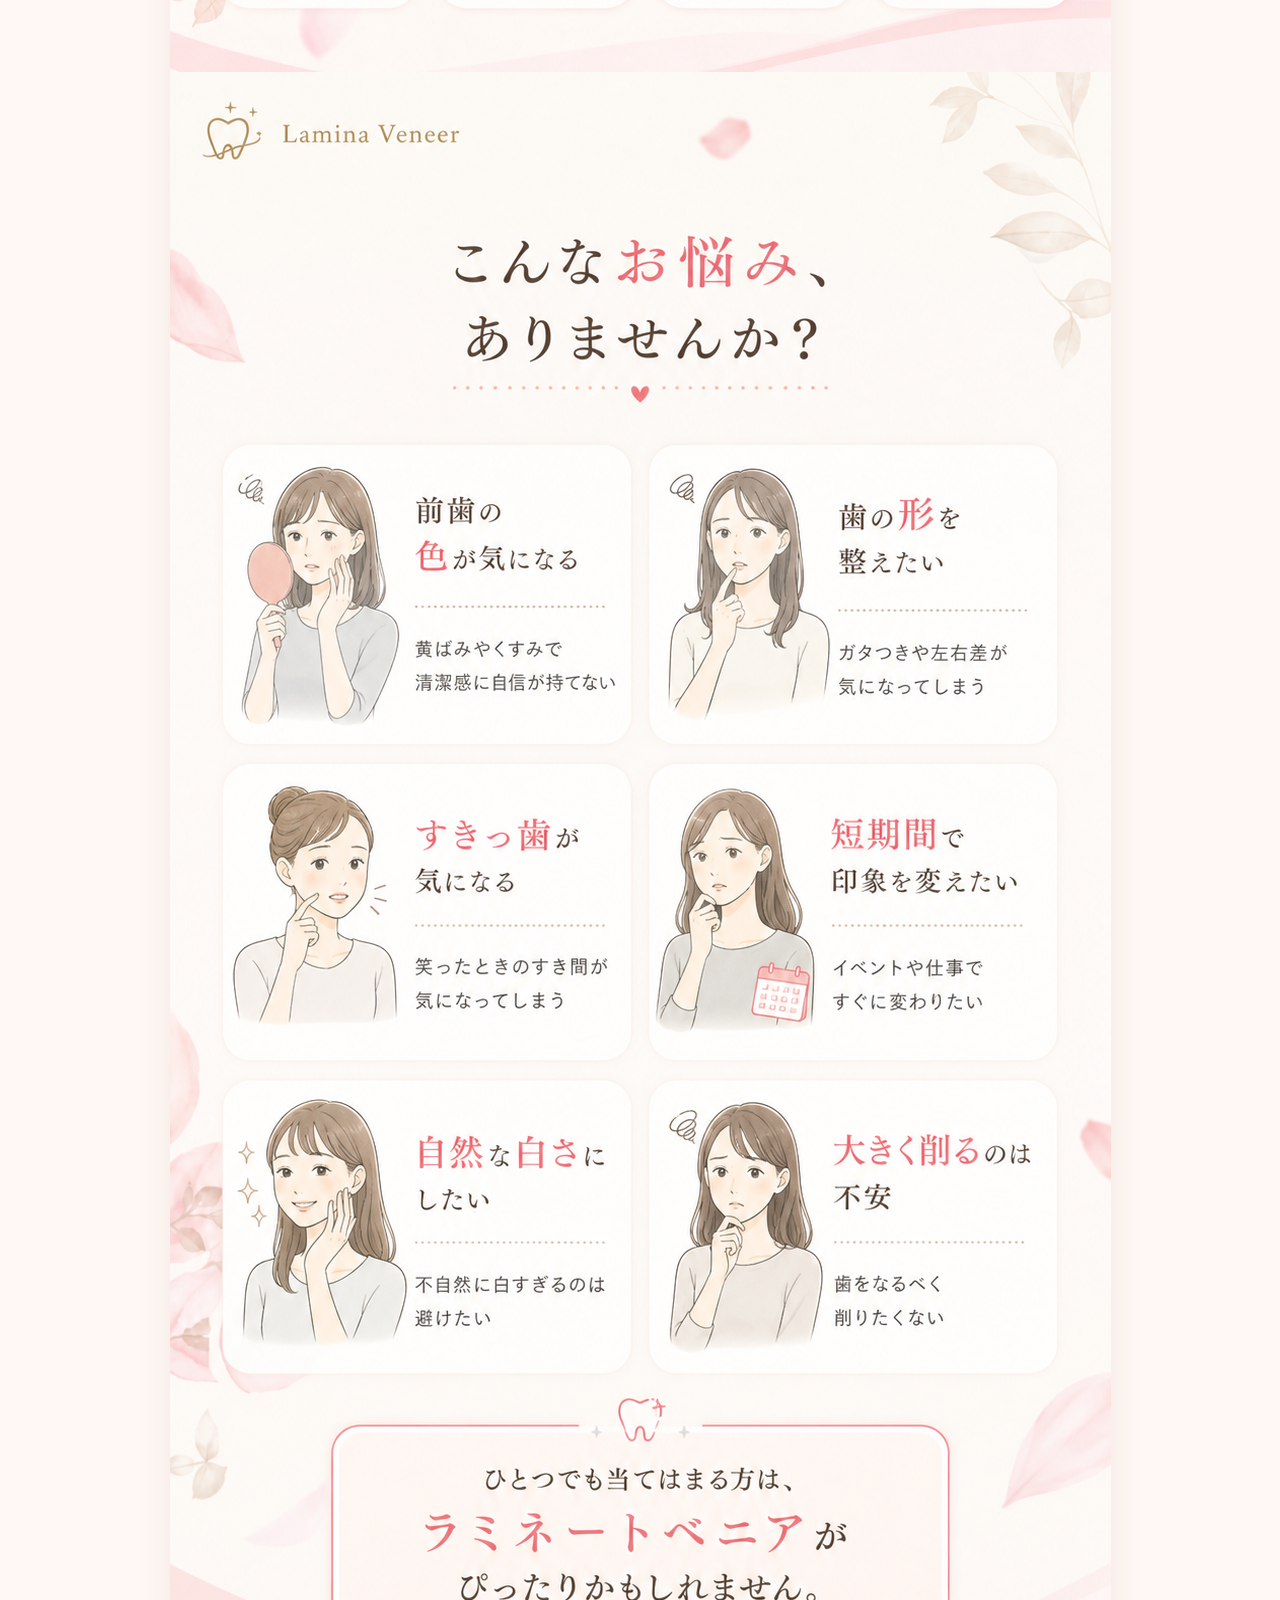
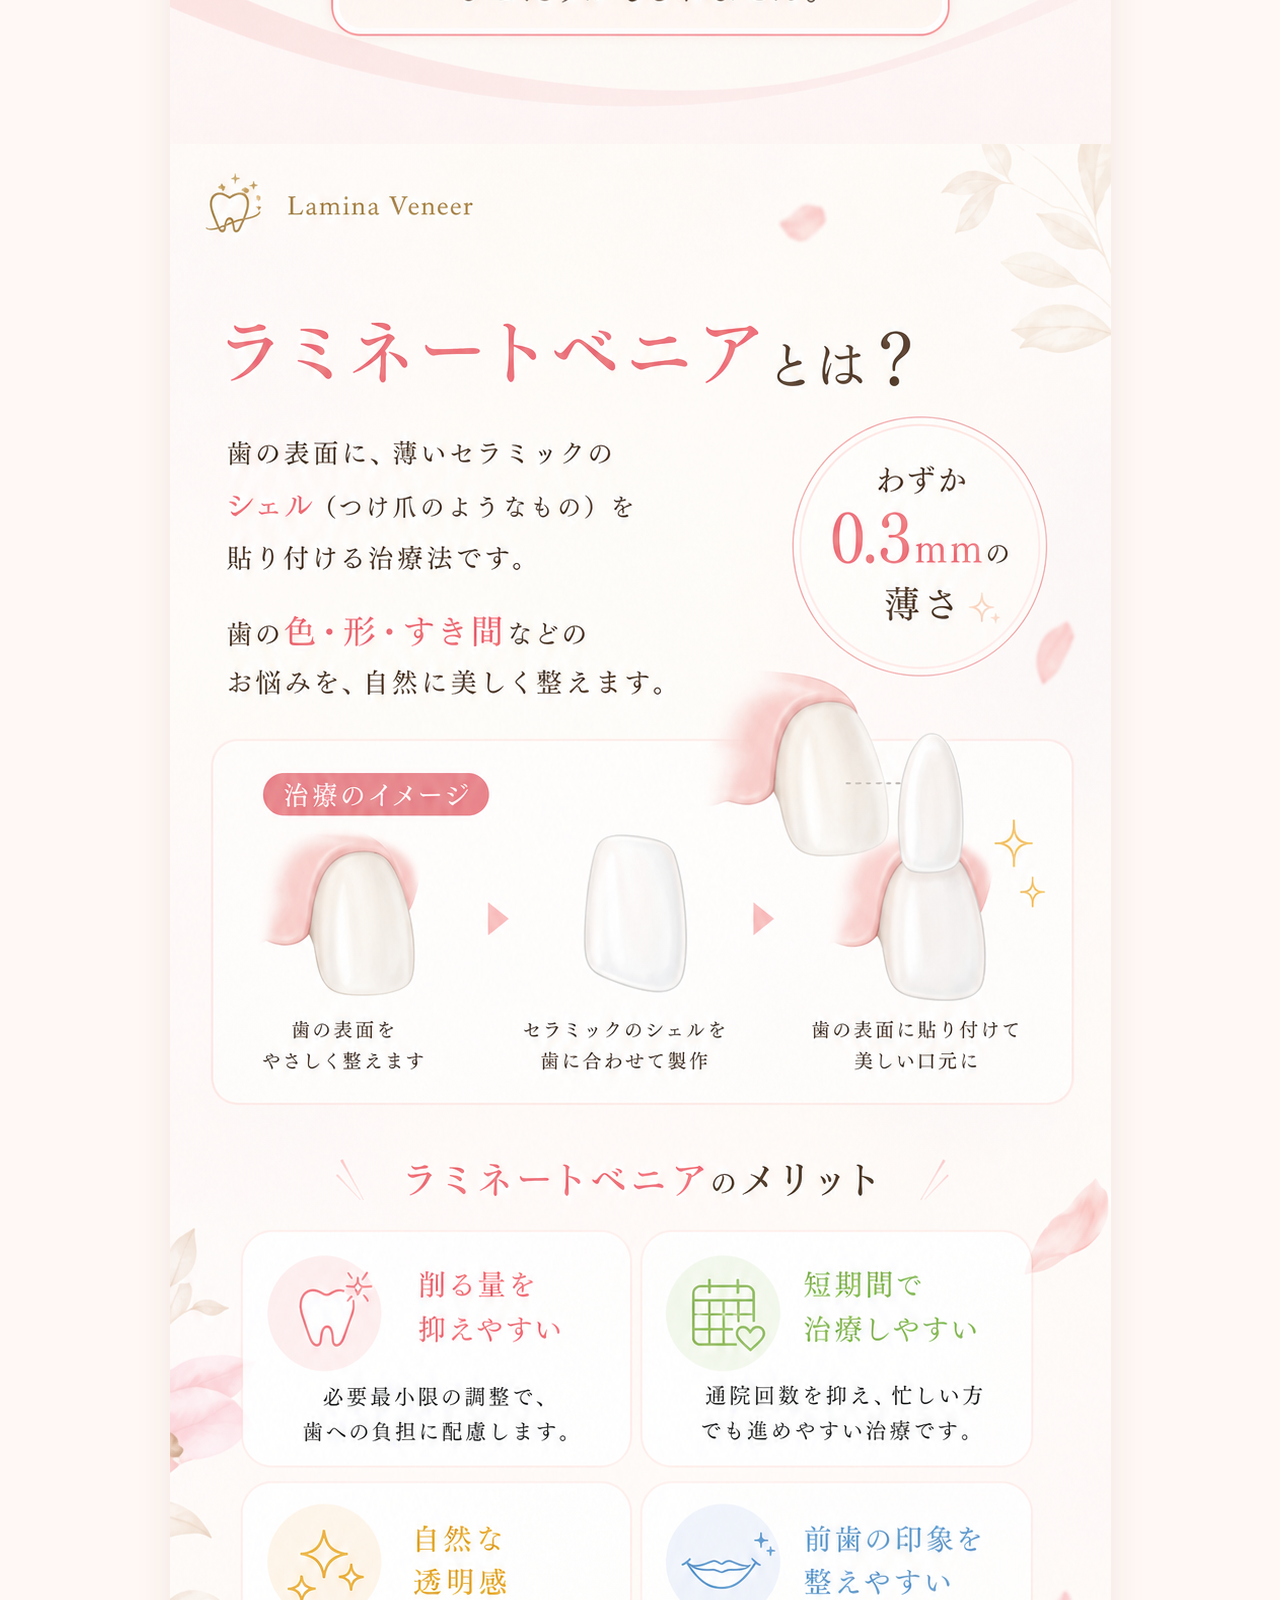
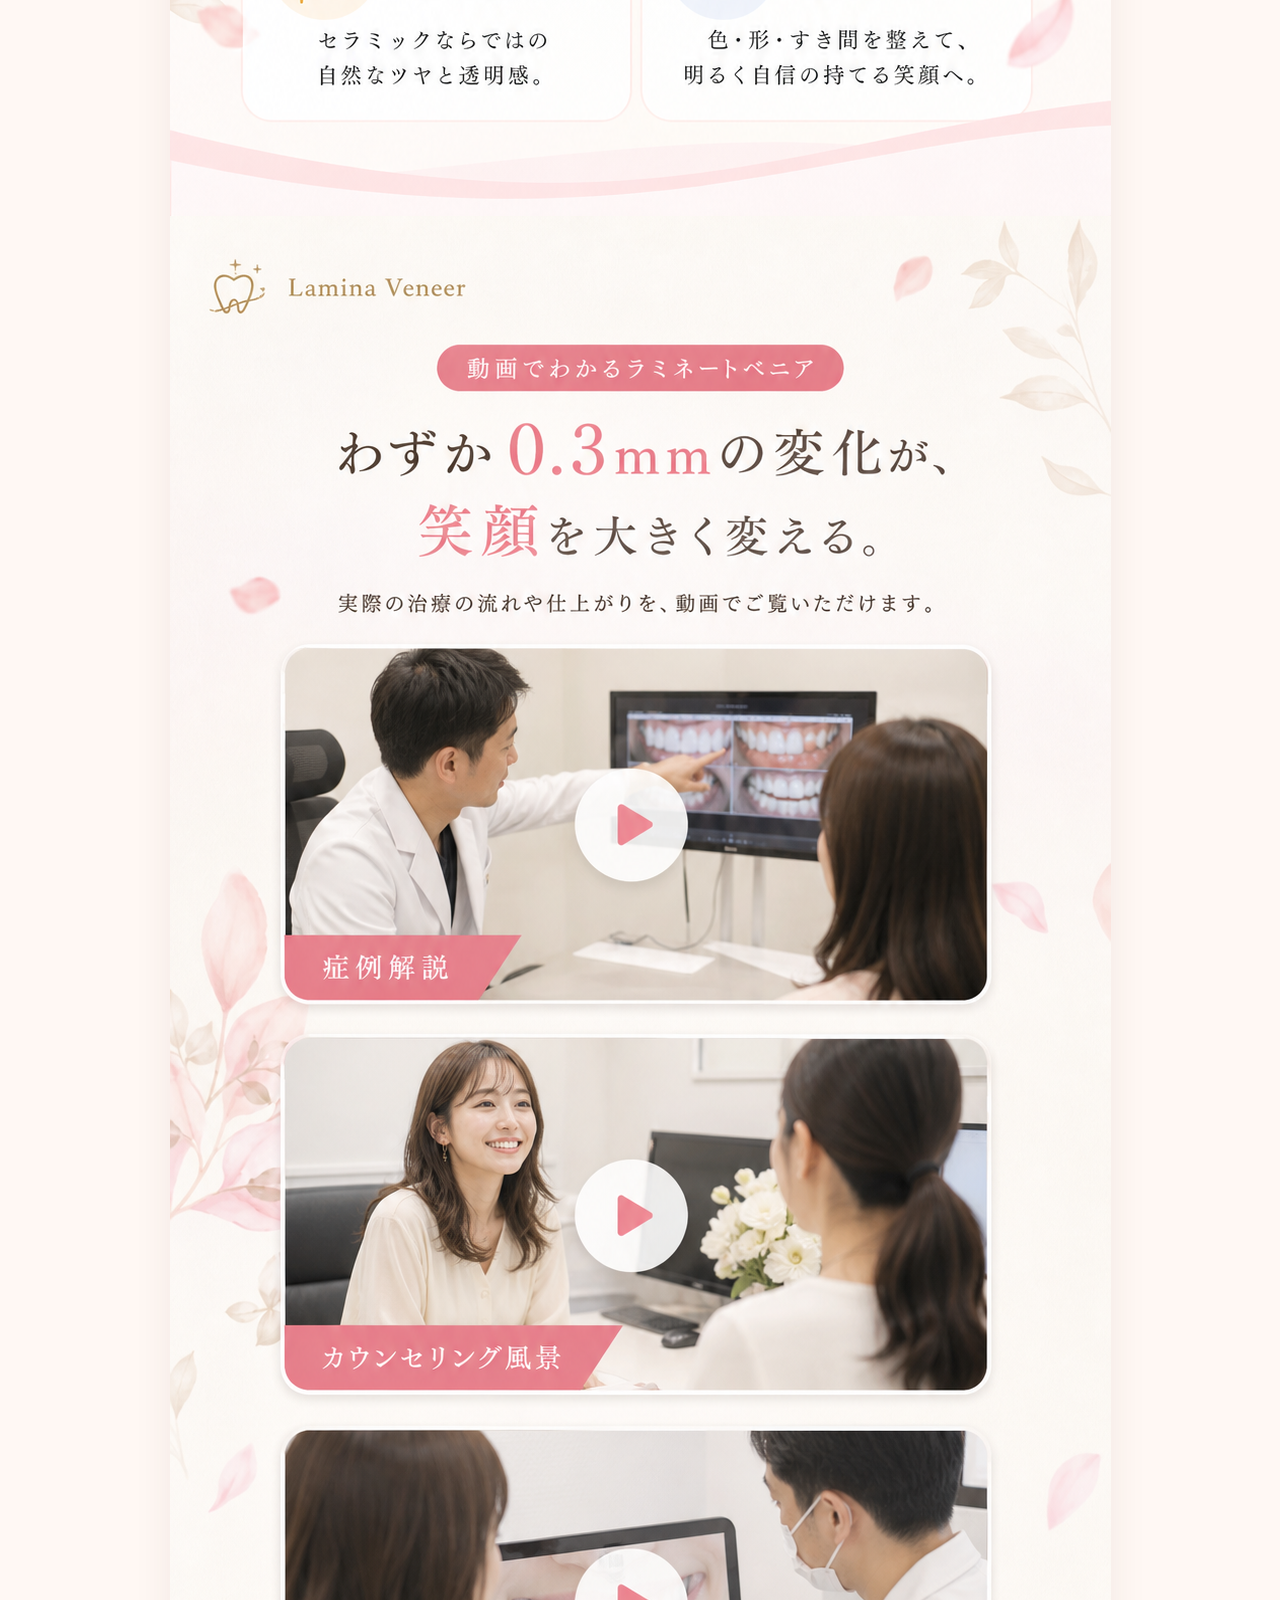
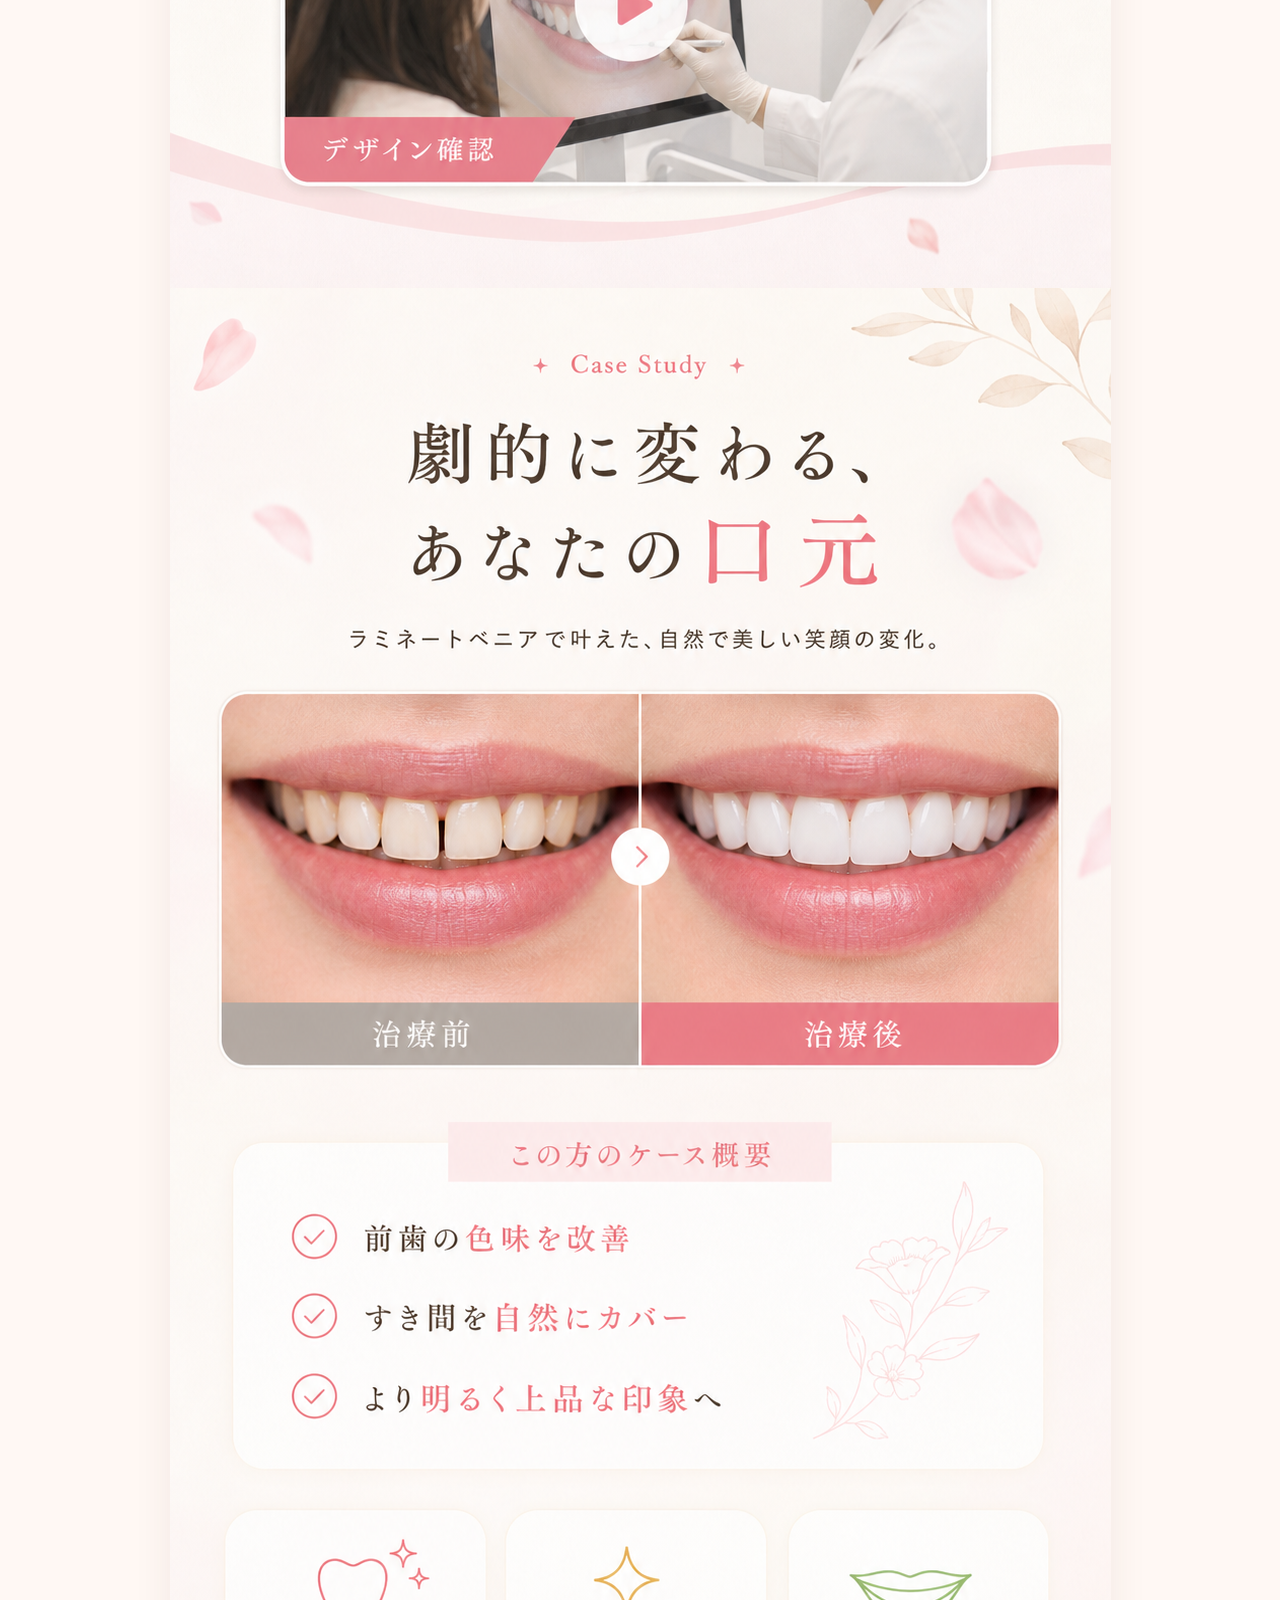
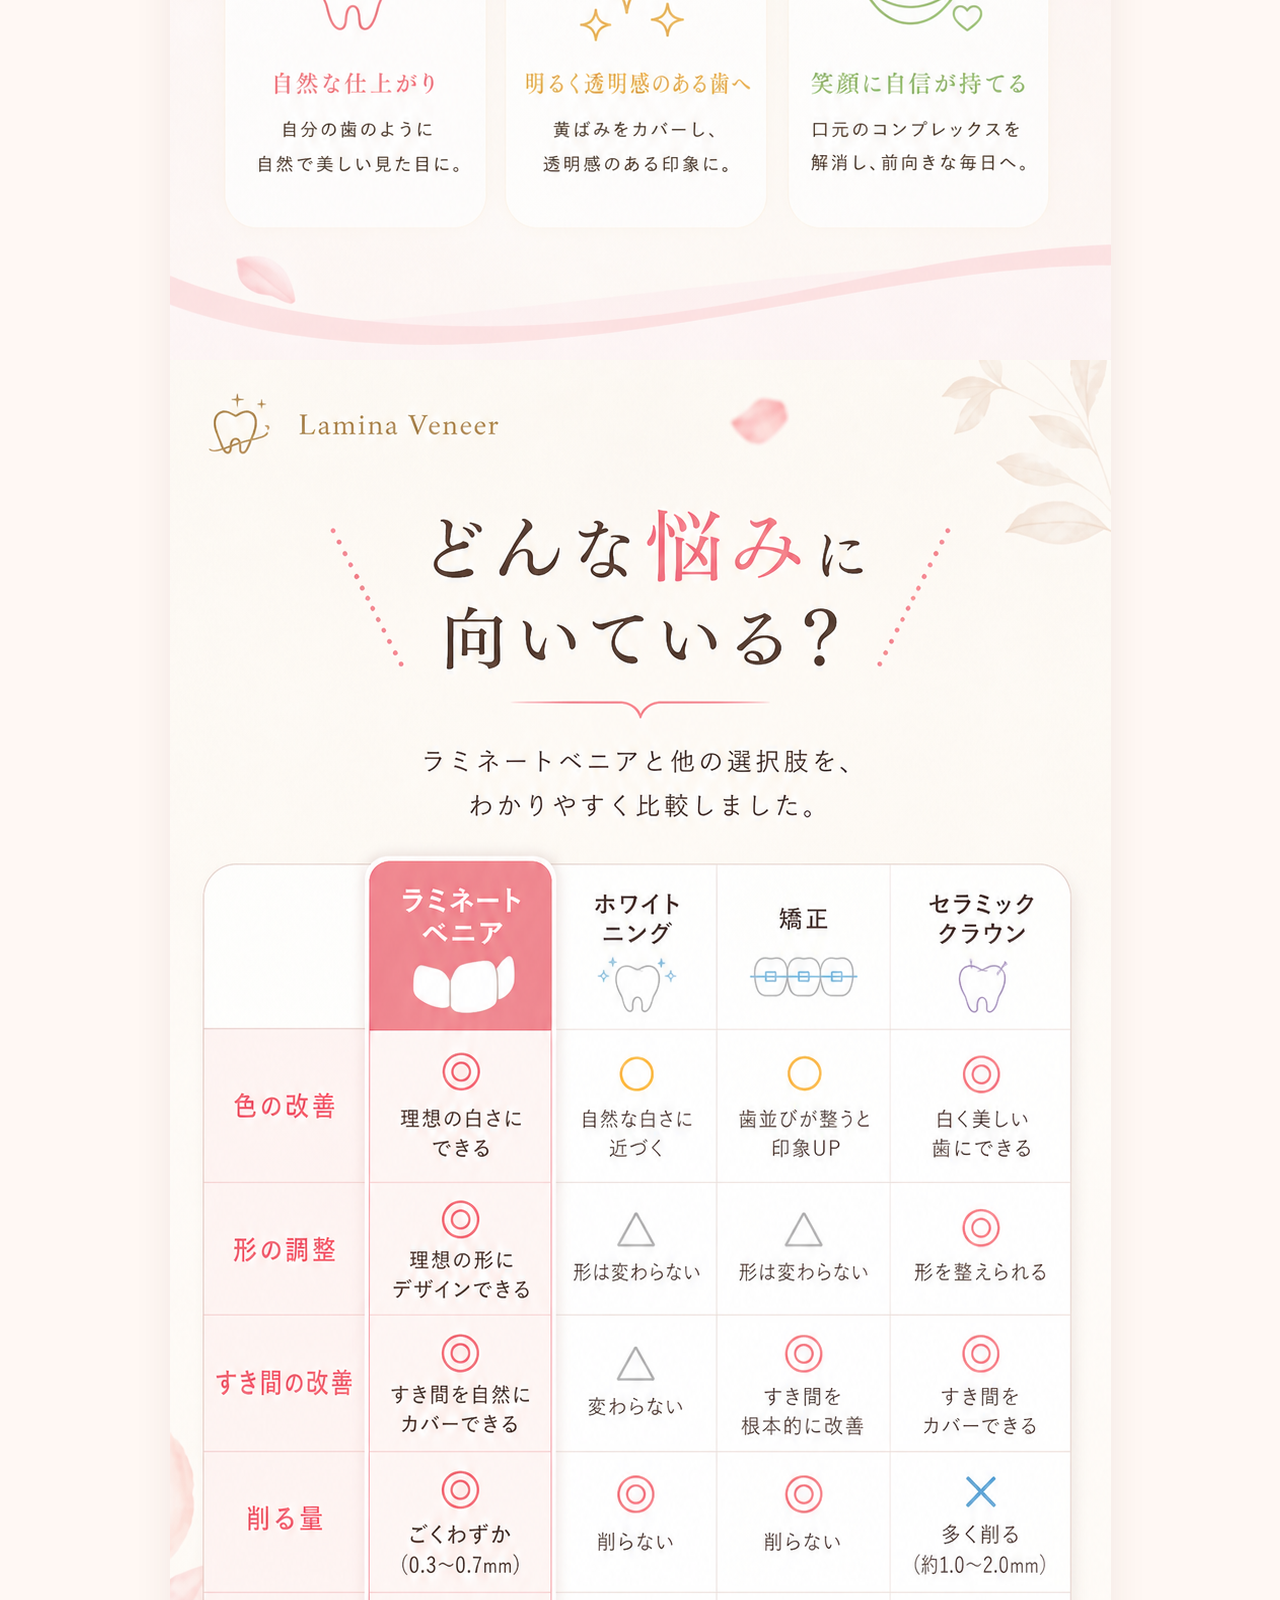
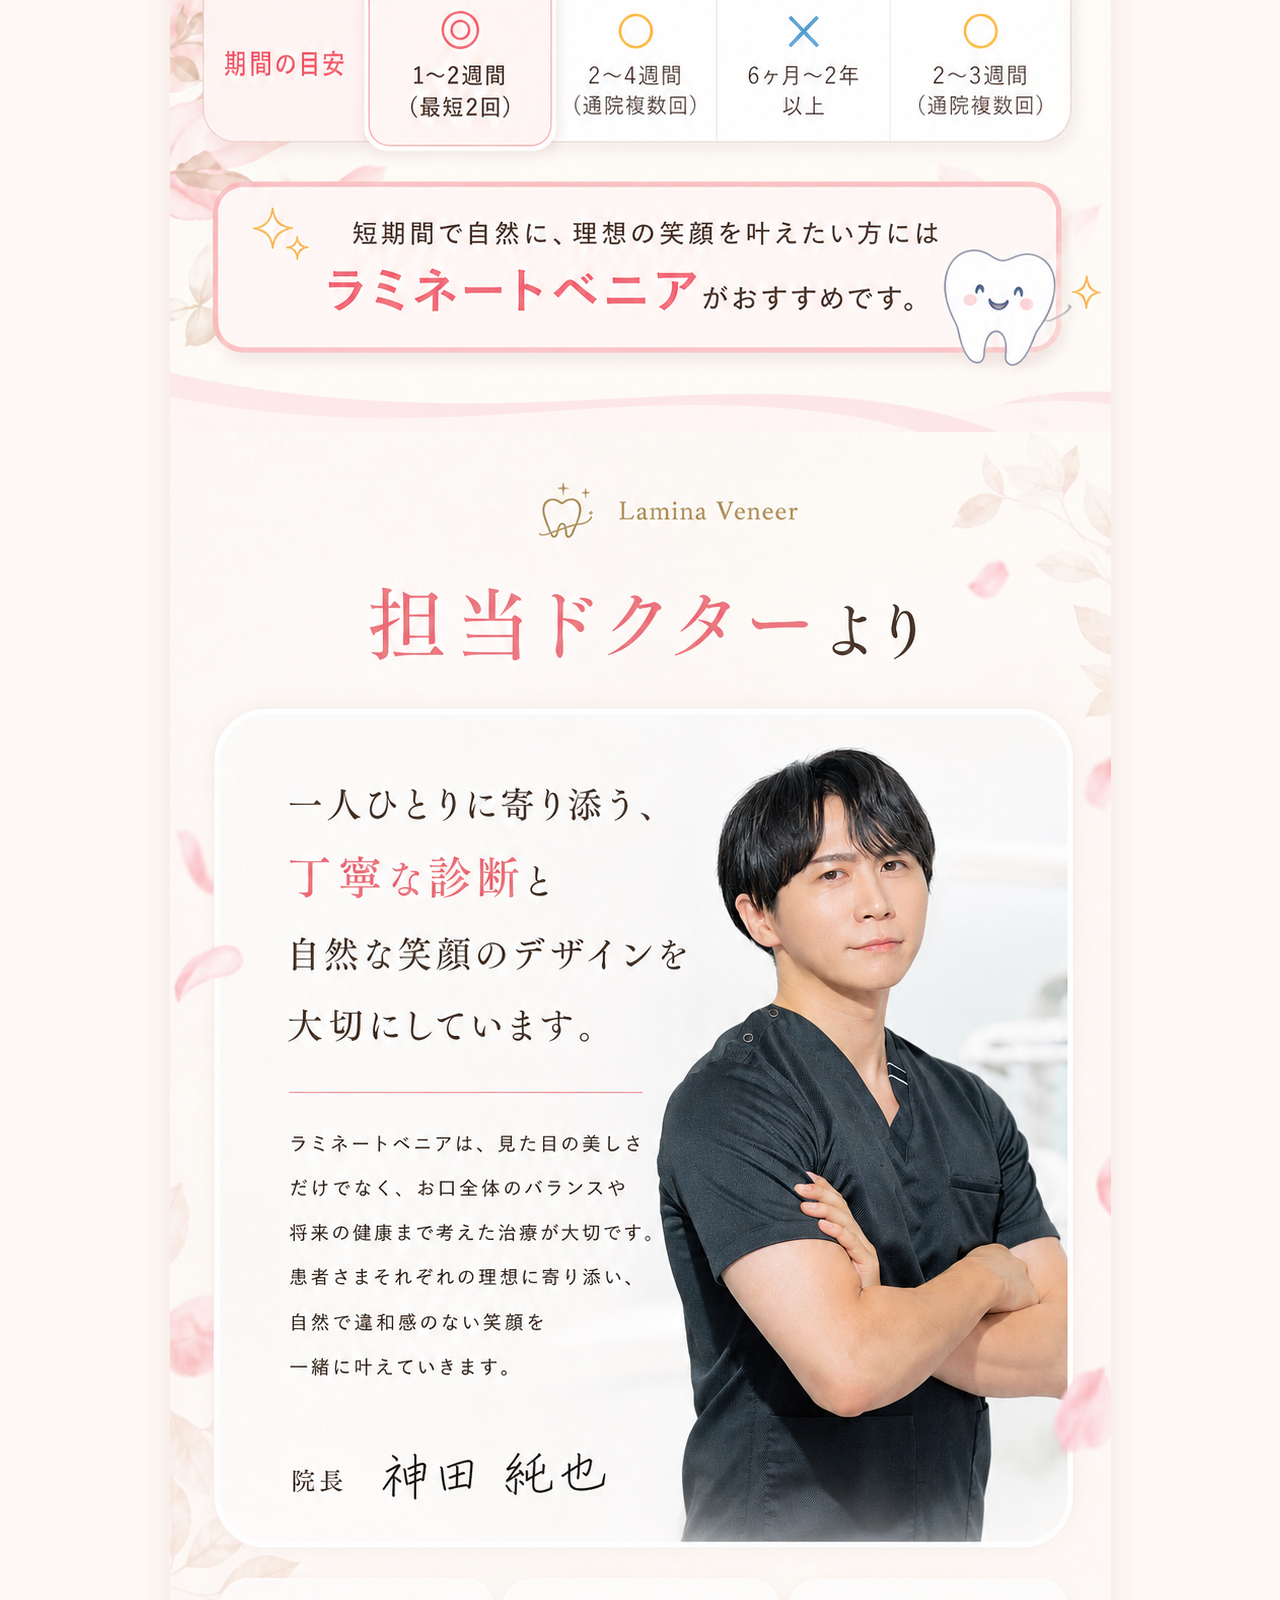
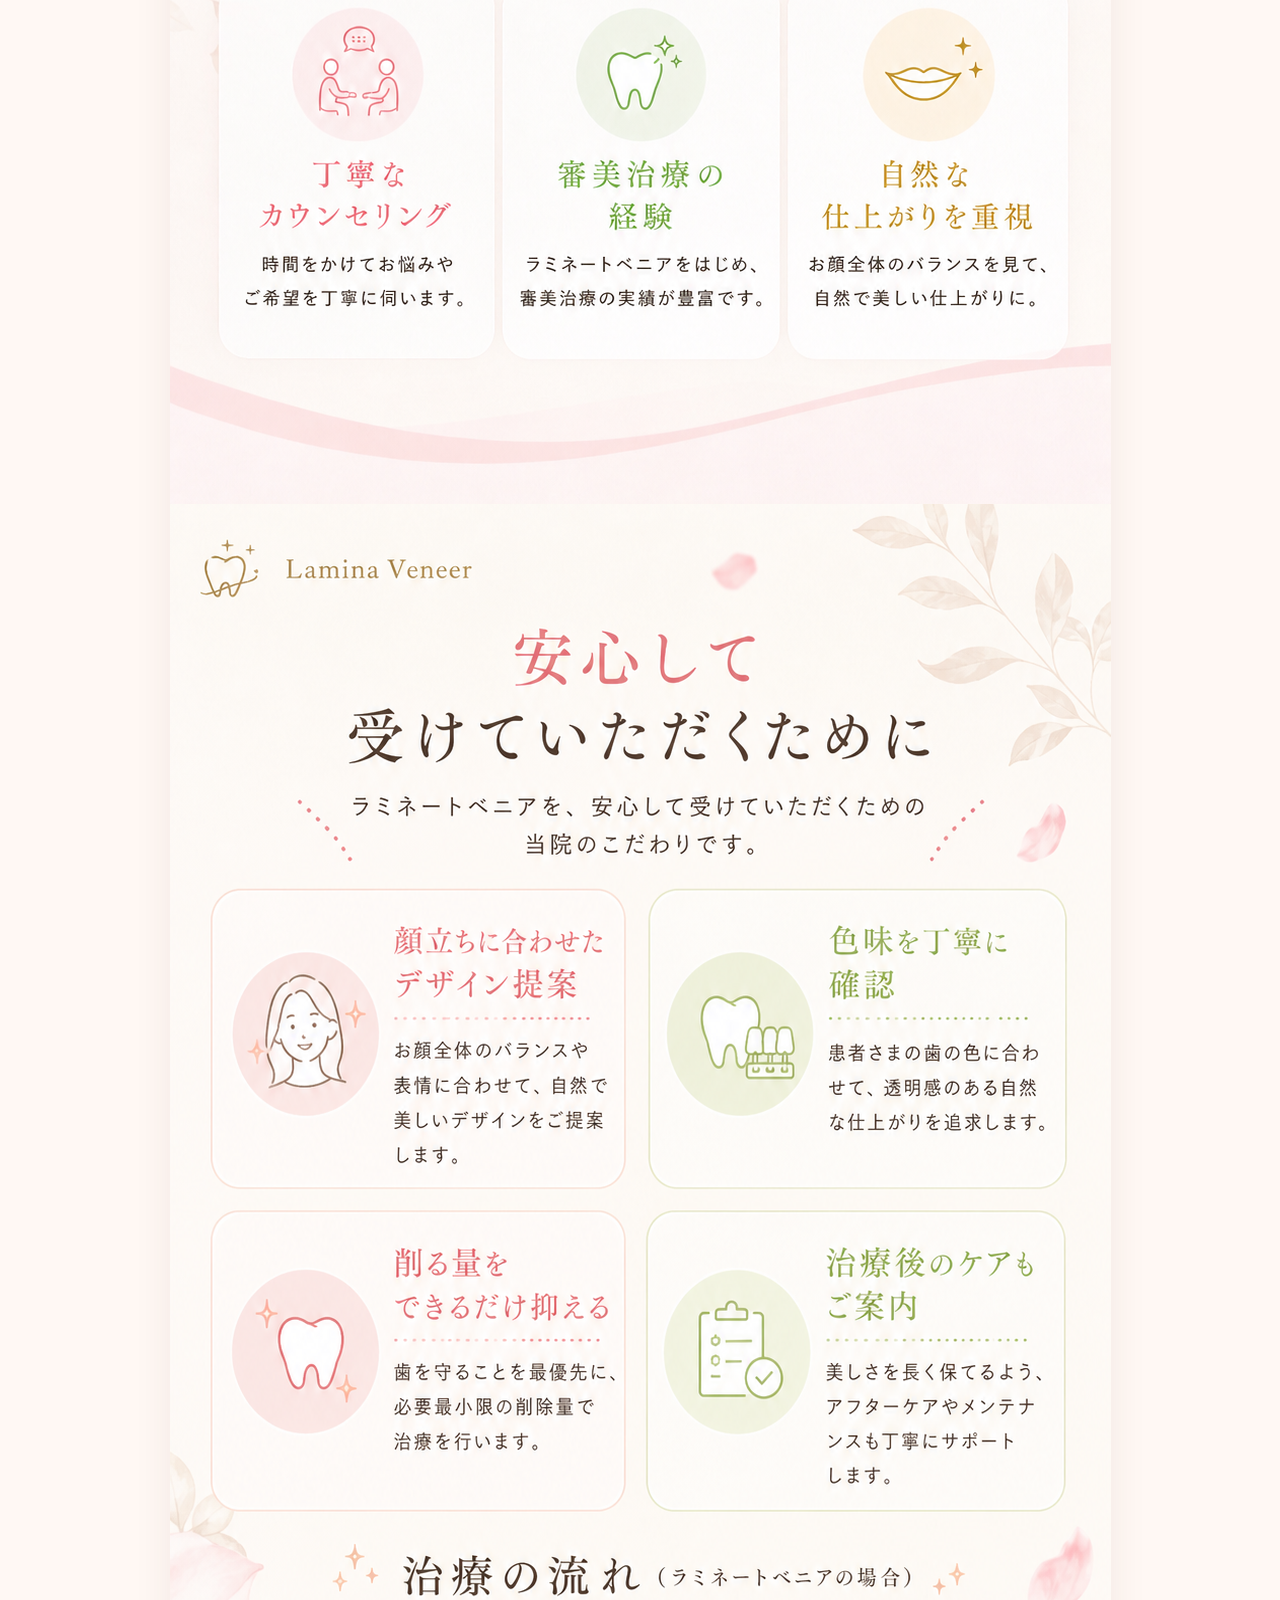
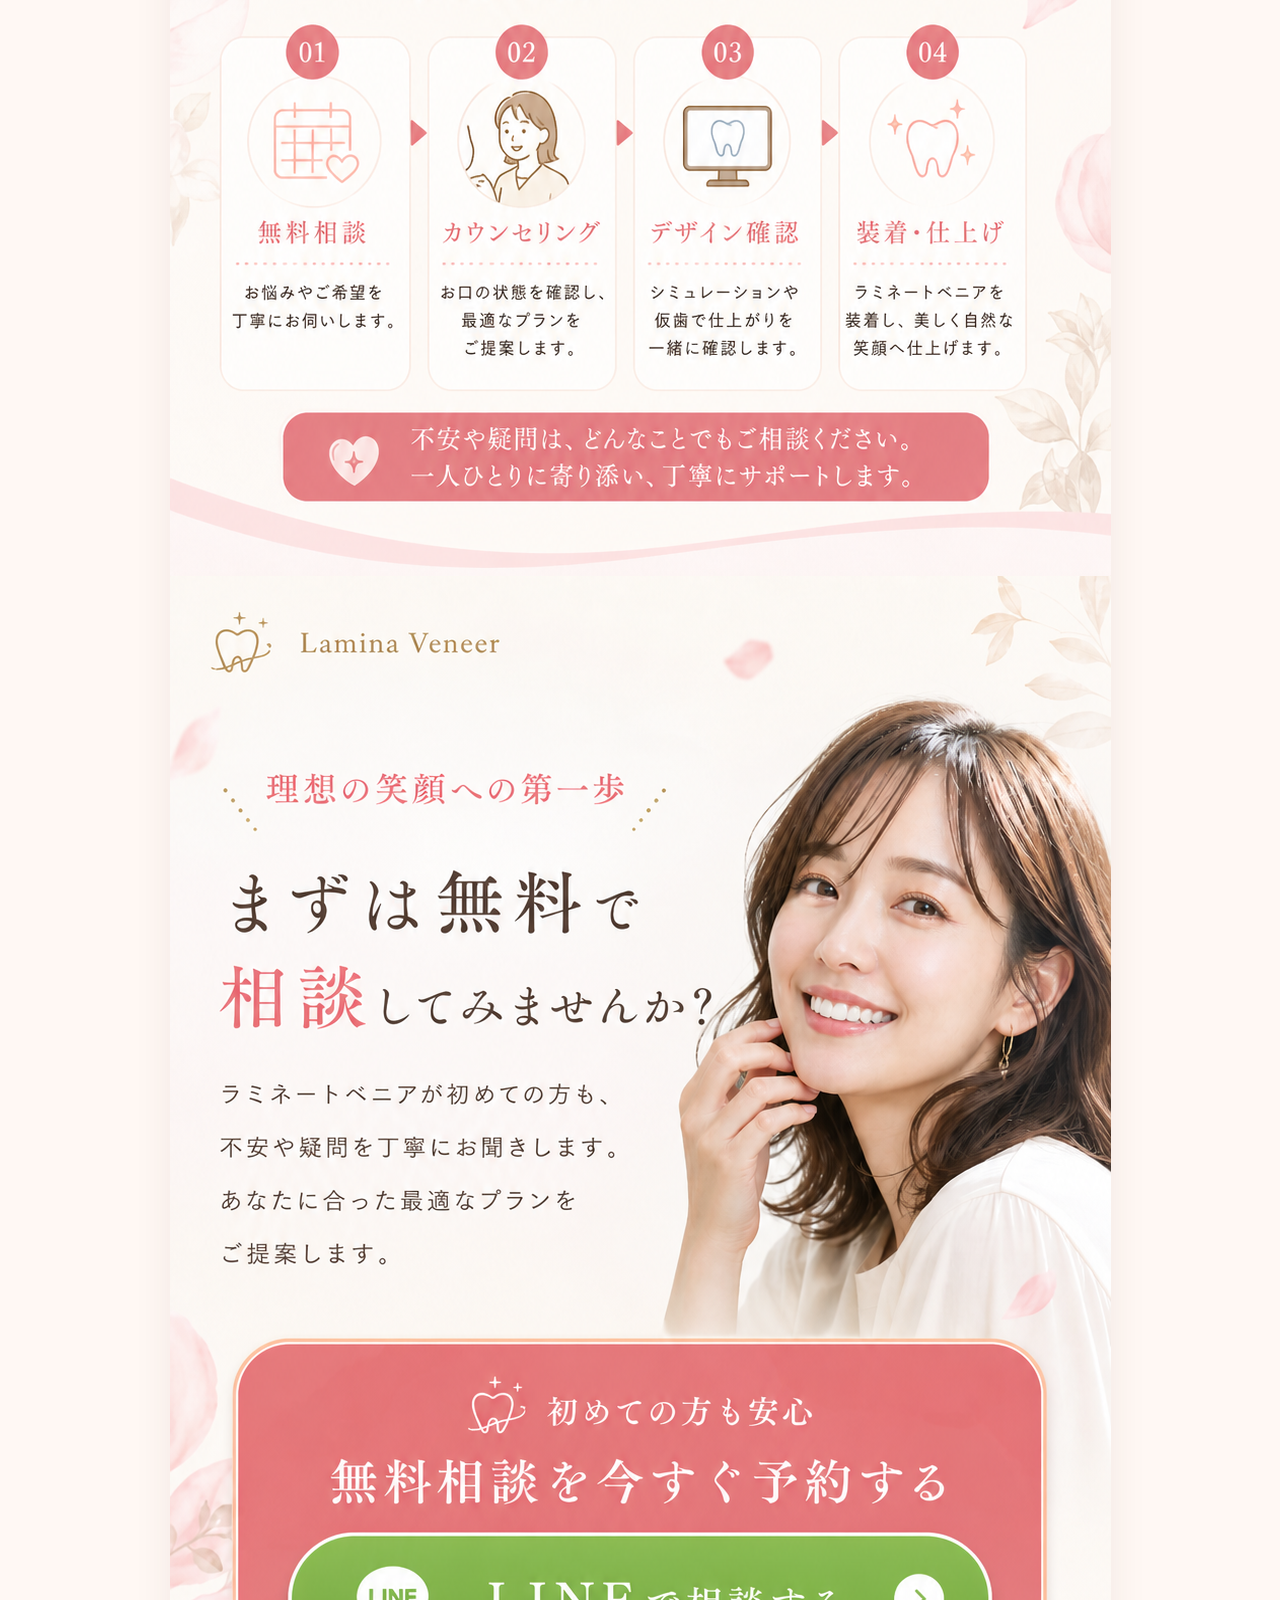
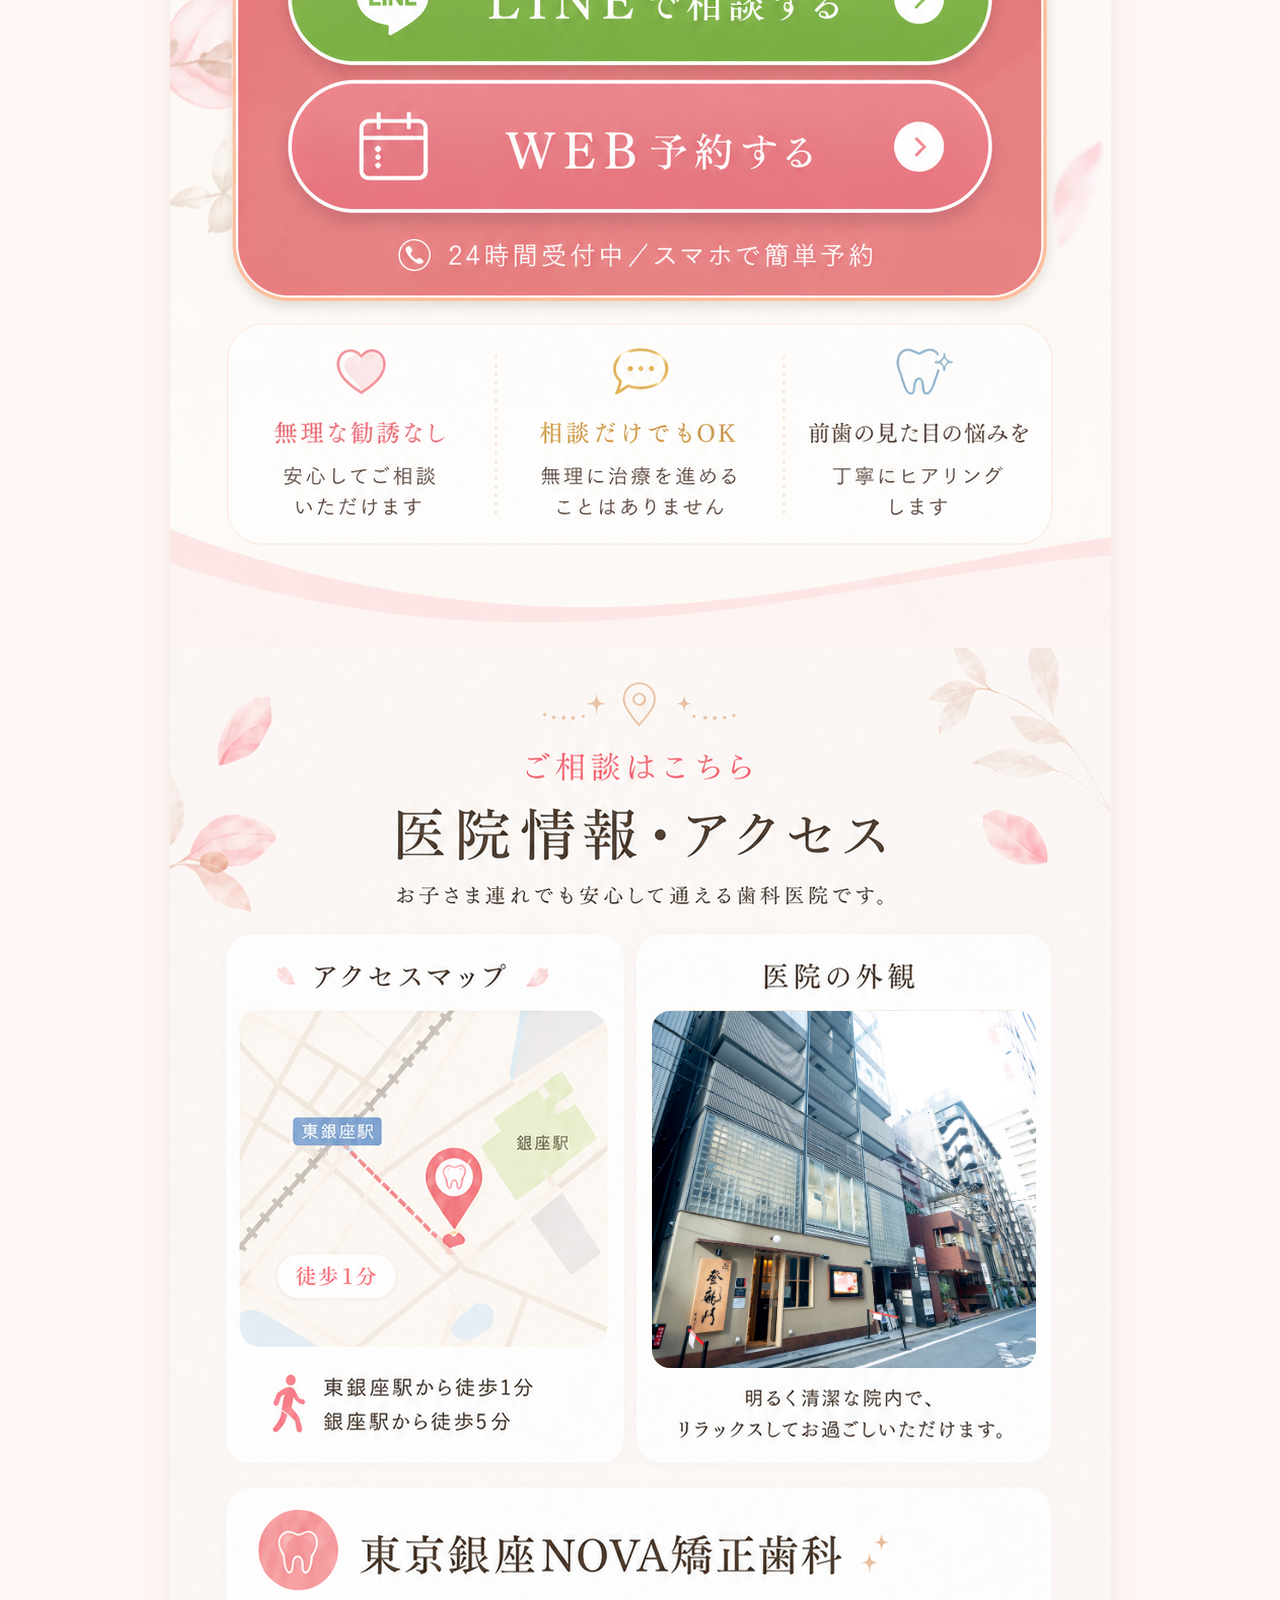
==== commit 8e6e488b: "Add hero CTA hotspots" ====
--- a/index.html
+++ b/index.html
@@ -20,8 +20,10 @@
   </head>
   <body>
     <main class="page-shell" aria-label="Lamina Veneer landing page">
-      <section class="lp-panel" aria-label="動画でわかるラミネートベニア">
+      <section class="lp-panel" aria-label="動画でわかるラミネートベニア" id="hero-cta">
         <img src="assets/images/01-hero.png" alt="動画でわかるラミネートベニア" width="941" height="1672">
+        <a class="hotspot hotspot-consultation image-01" href="https://reservation.stransa.co.jp/2747f44875e502d72cb6ea80e31af1cc/reserve/select-frame?web-menu-id=47272" aria-label="無料相談はこちら"></a>
+        <a class="hotspot hotspot-line image-01" href="https://line.me/R/ti/p/@853jpbsf?oat_content=url&ts=04210830" aria-label="LINE予約はこちら"></a>
       </section>
 
       <section class="lp-panel" aria-label="ラミネートベニアのお悩み">
--- a/styles.css
+++ b/styles.css
@@ -57,7 +57,7 @@
   height: 20.1%;
 }
 
-.clinic-exterior {
+.lp-panel .clinic-exterior {
   left: 51.3%;
   top: 21.7%;
   width: 40.8%;
@@ -81,6 +81,20 @@
   outline-offset: 4px;
 }
 
+.image-01.hotspot-consultation {
+  left: 4.8%;
+  top: 62.85%;
+  width: 62.95%;
+  height: 7.15%;
+}
+
+.image-01.hotspot-line {
+  left: 4.8%;
+  top: 71.55%;
+  width: 62.95%;
+  height: 6.95%;
+}
+
 .image-03.hotspot-consultation {
   left: 5.8%;
   top: 93.55%;
@@ -96,17 +110,17 @@
 }
 
 .image-09.hotspot-consultation {
-  left: 4.8%;
-  top: 62.5%;
-  width: 62.7%;
-  height: 7.6%;
+  left: 12.65%;
+  top: 66.15%;
+  width: 74.4%;
+  height: 7.9%;
 }
 
 .image-09.hotspot-line {
-  left: 4.8%;
-  top: 71.5%;
-  width: 62.7%;
-  height: 7.6%;
+  left: 12.65%;
+  top: 57.3%;
+  width: 74.4%;
+  height: 7.9%;
 }
 
 @media (max-width: 600px) {
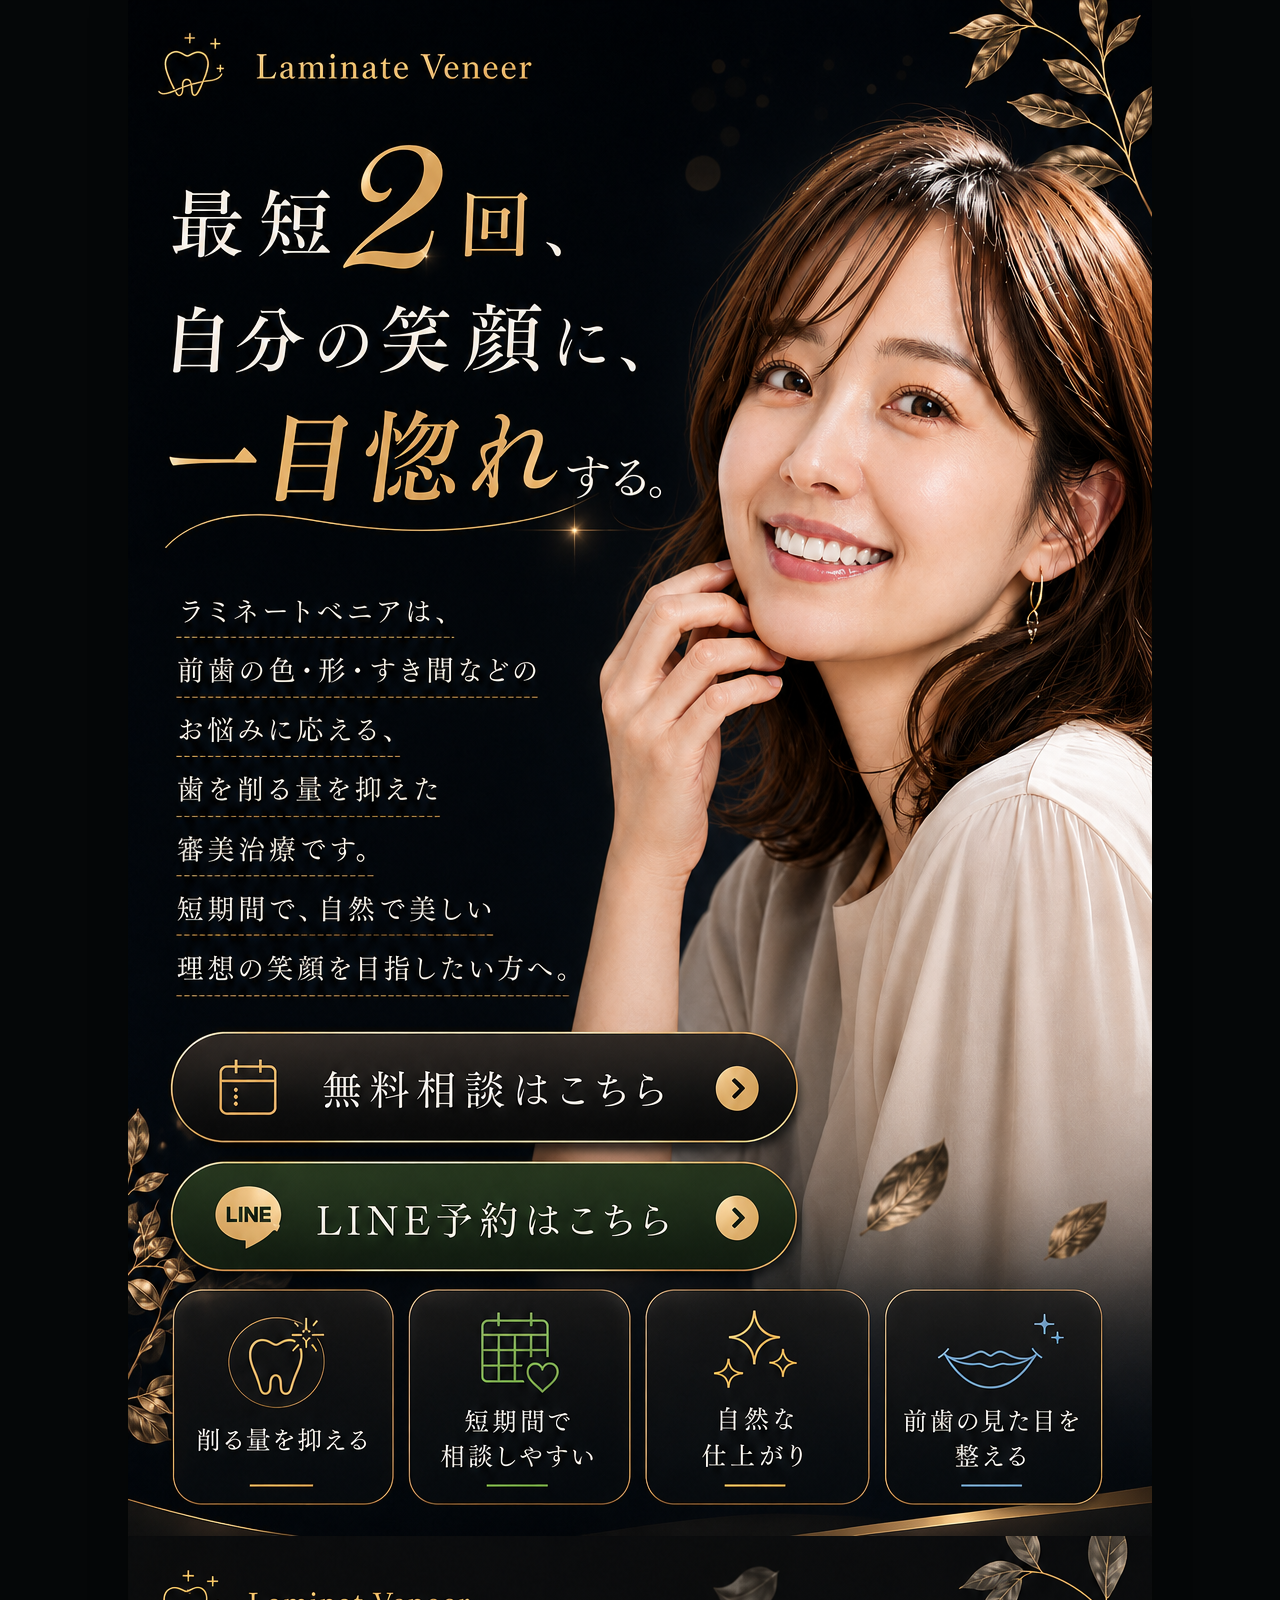
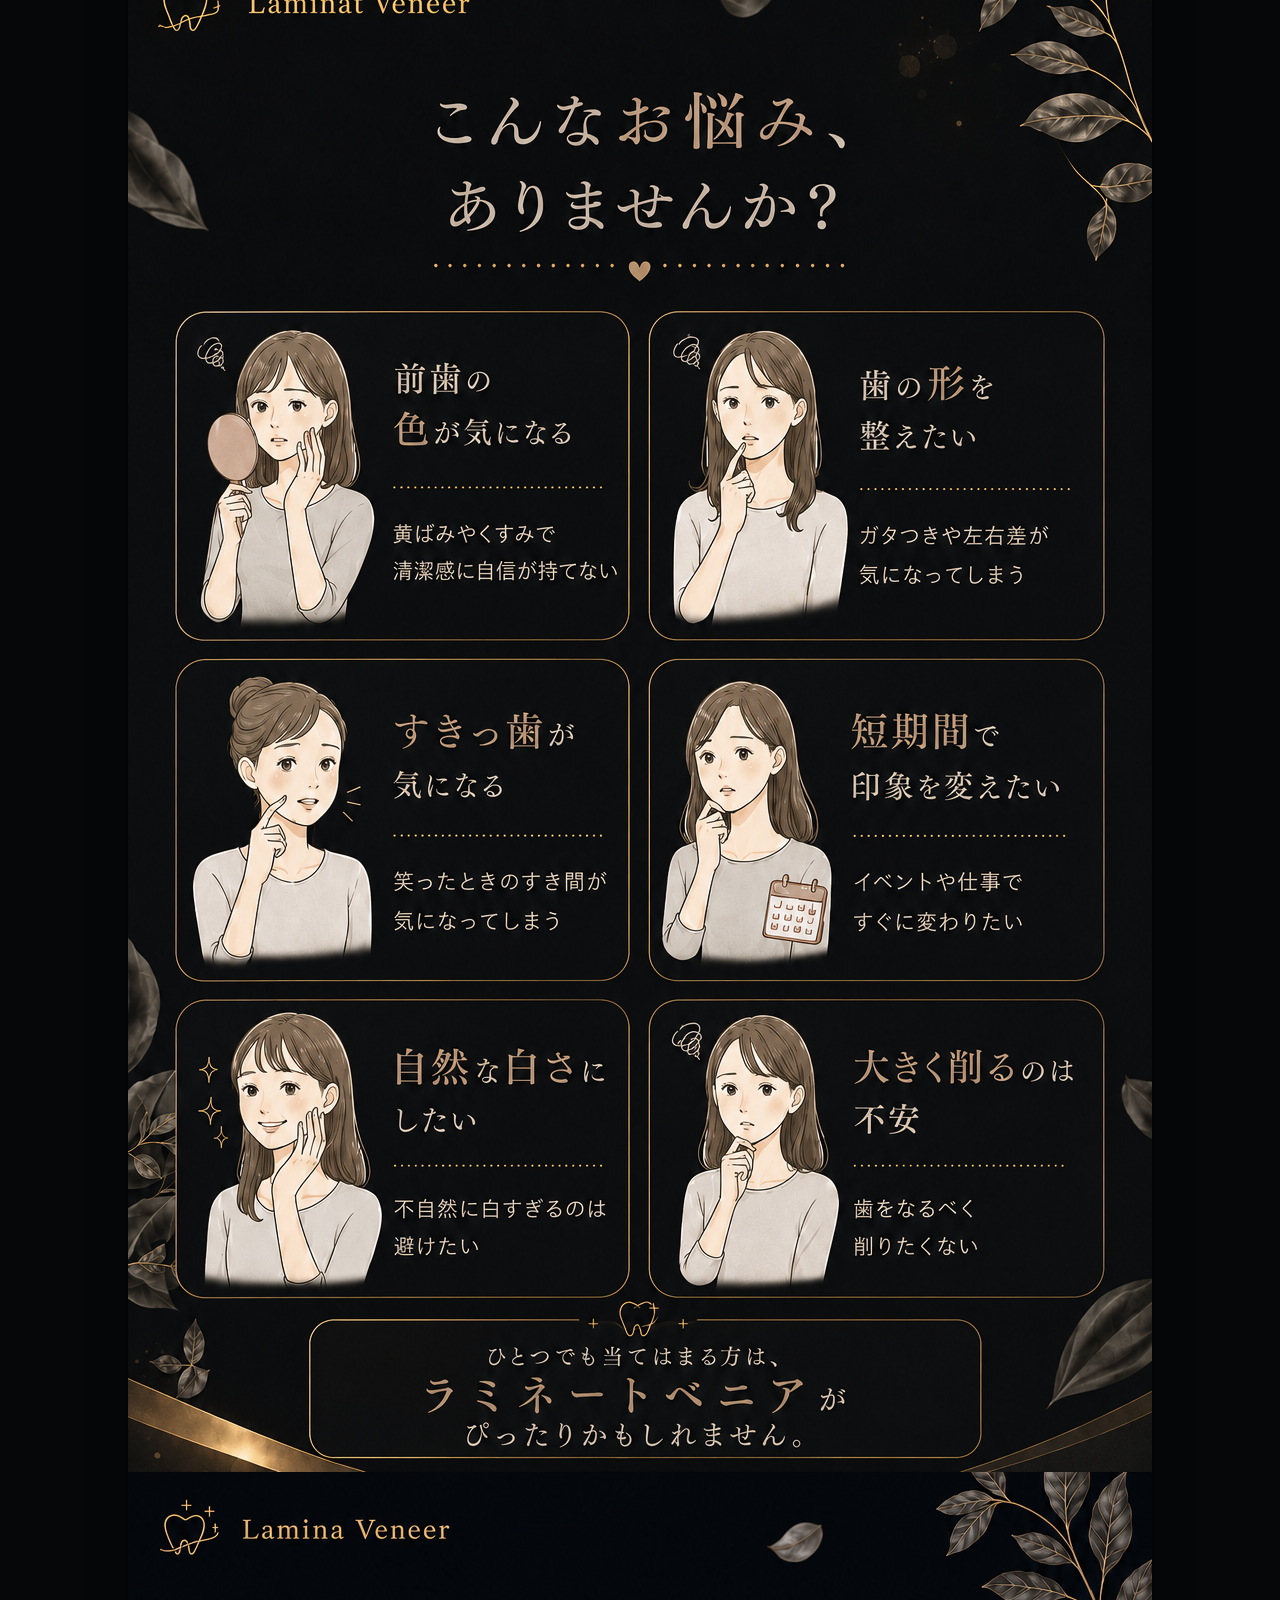
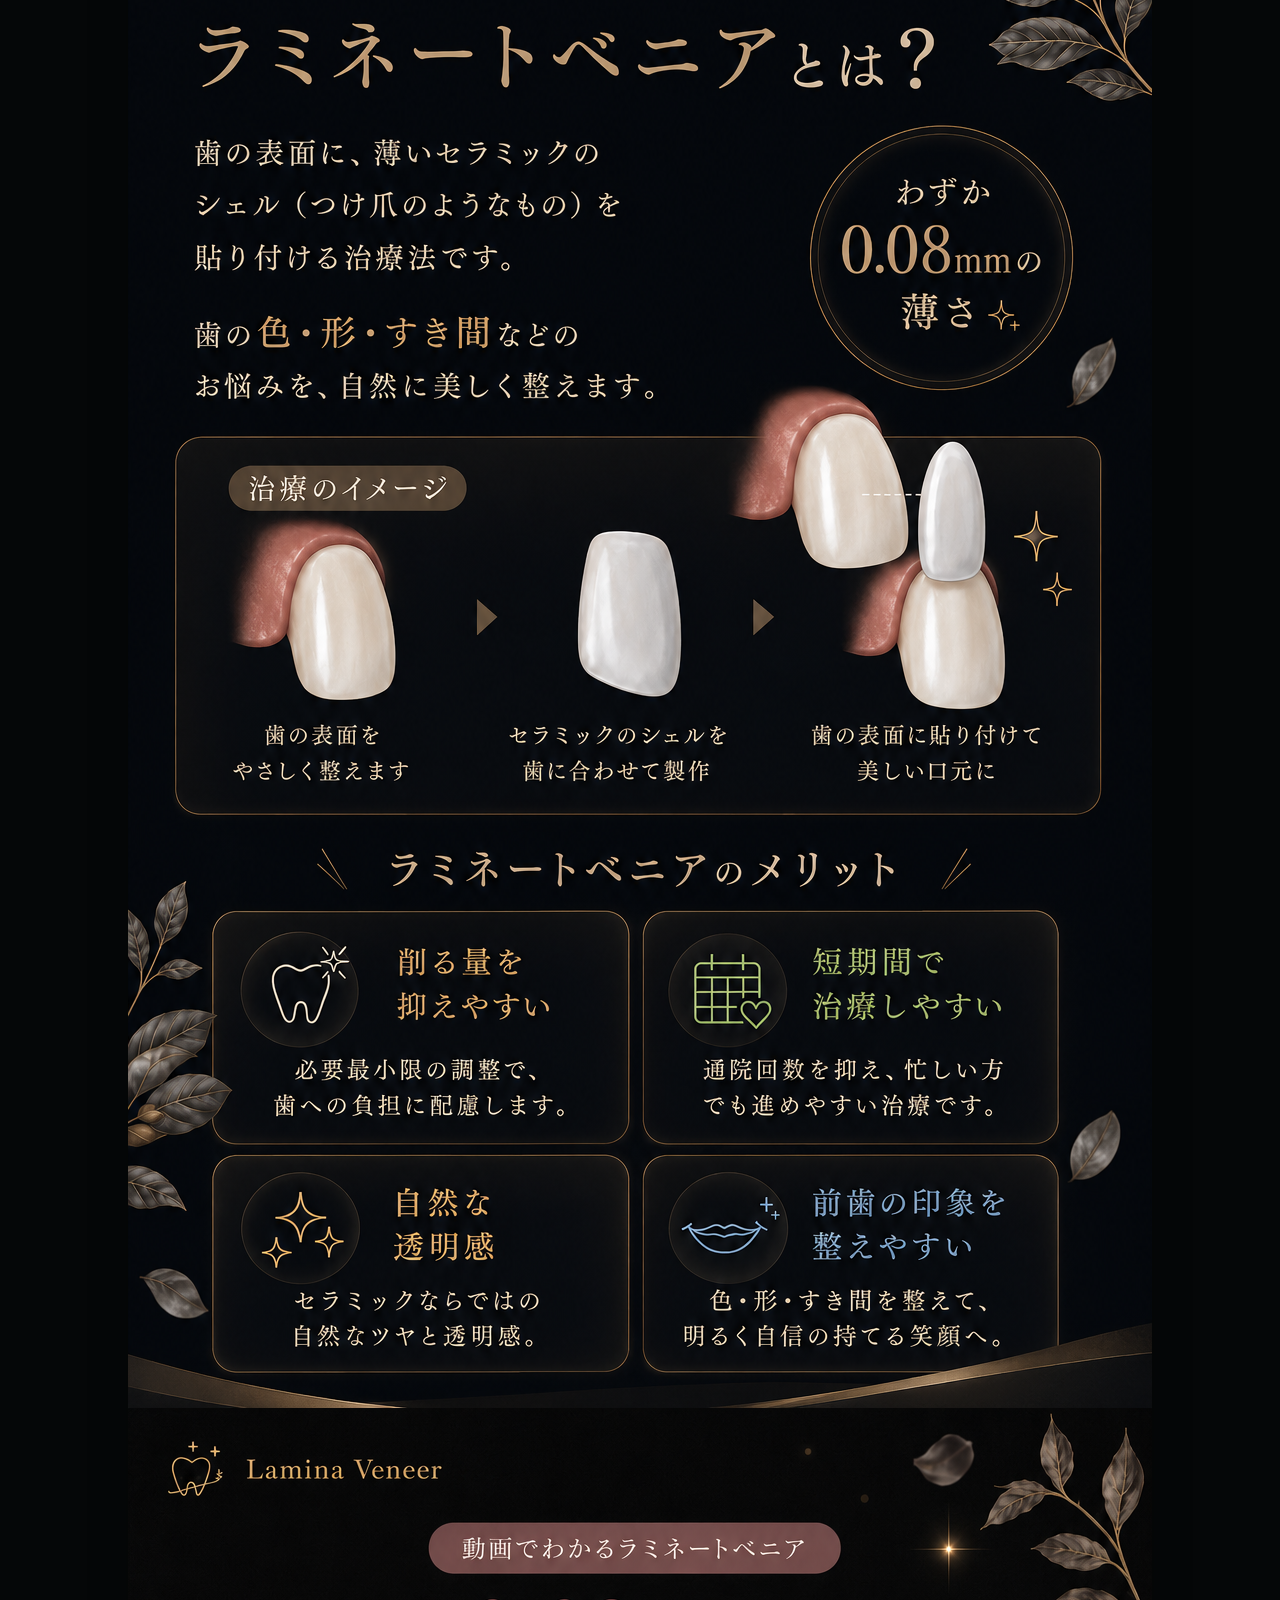
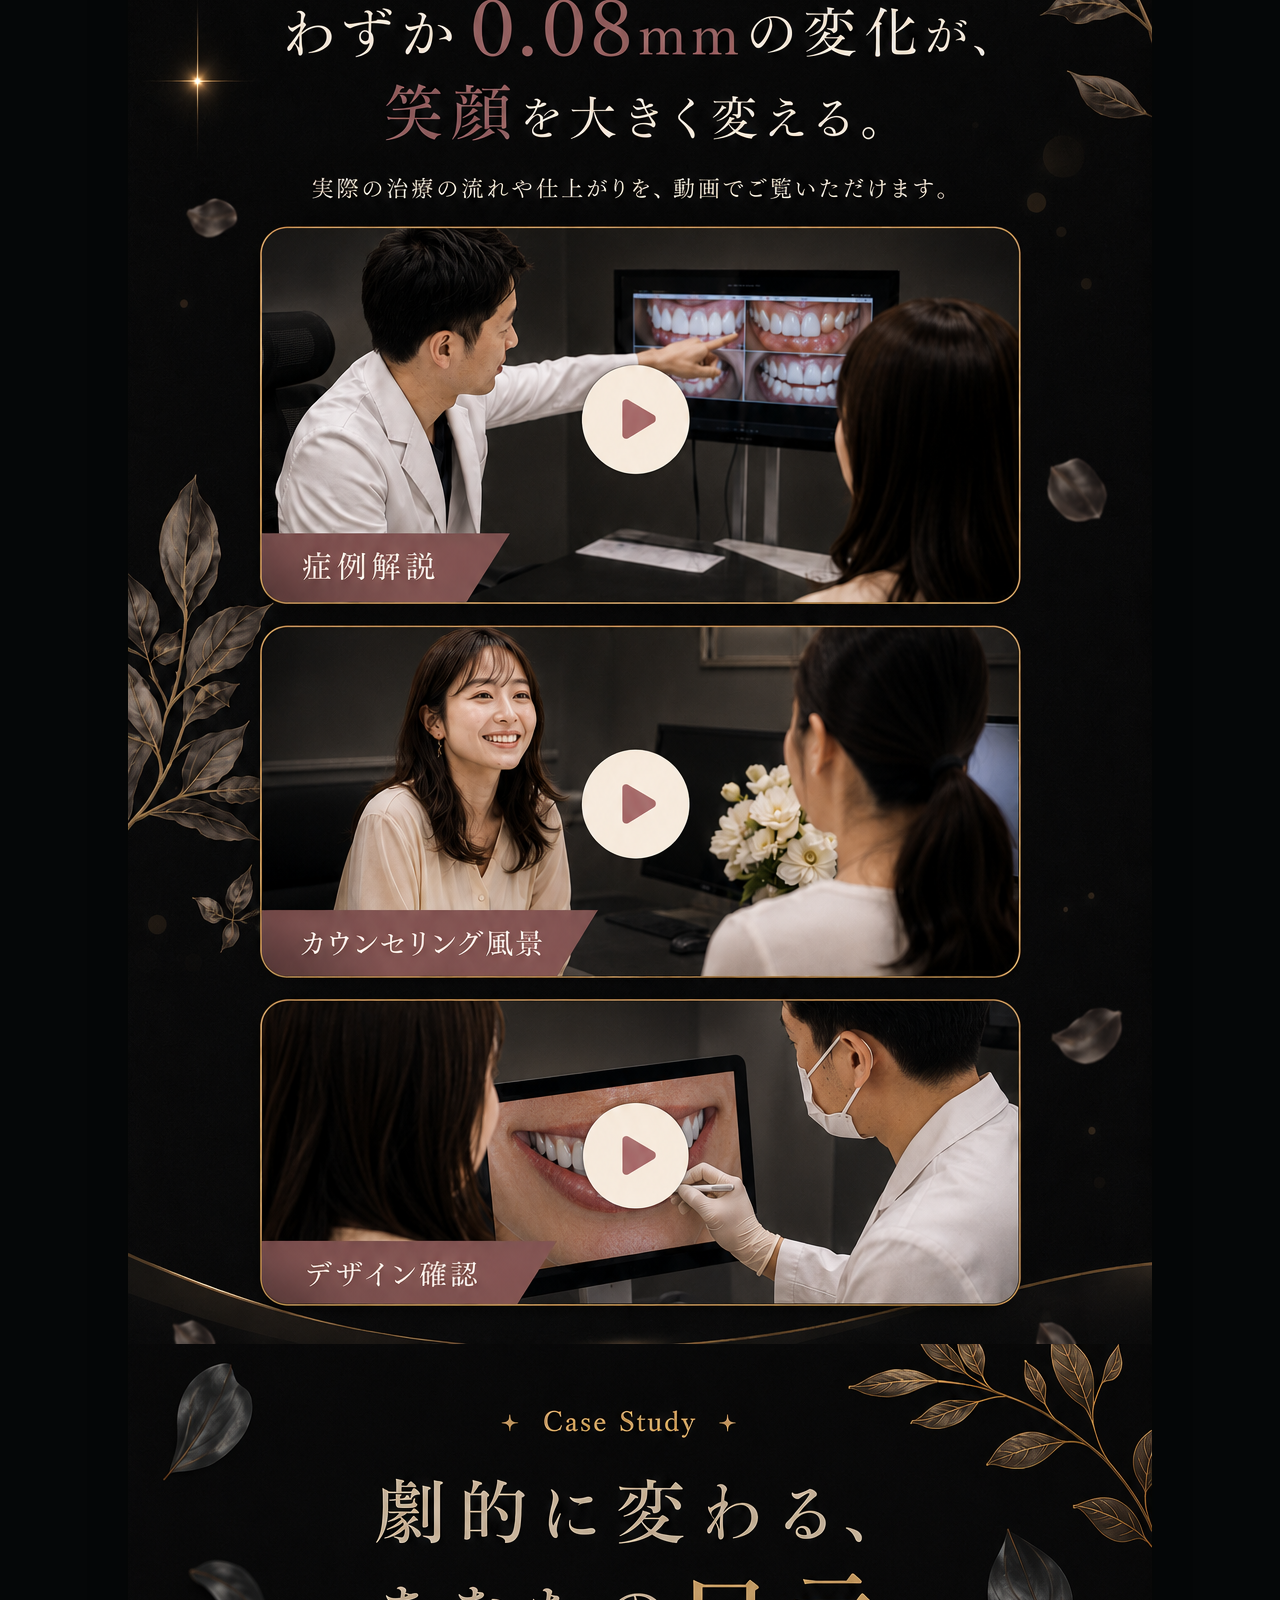
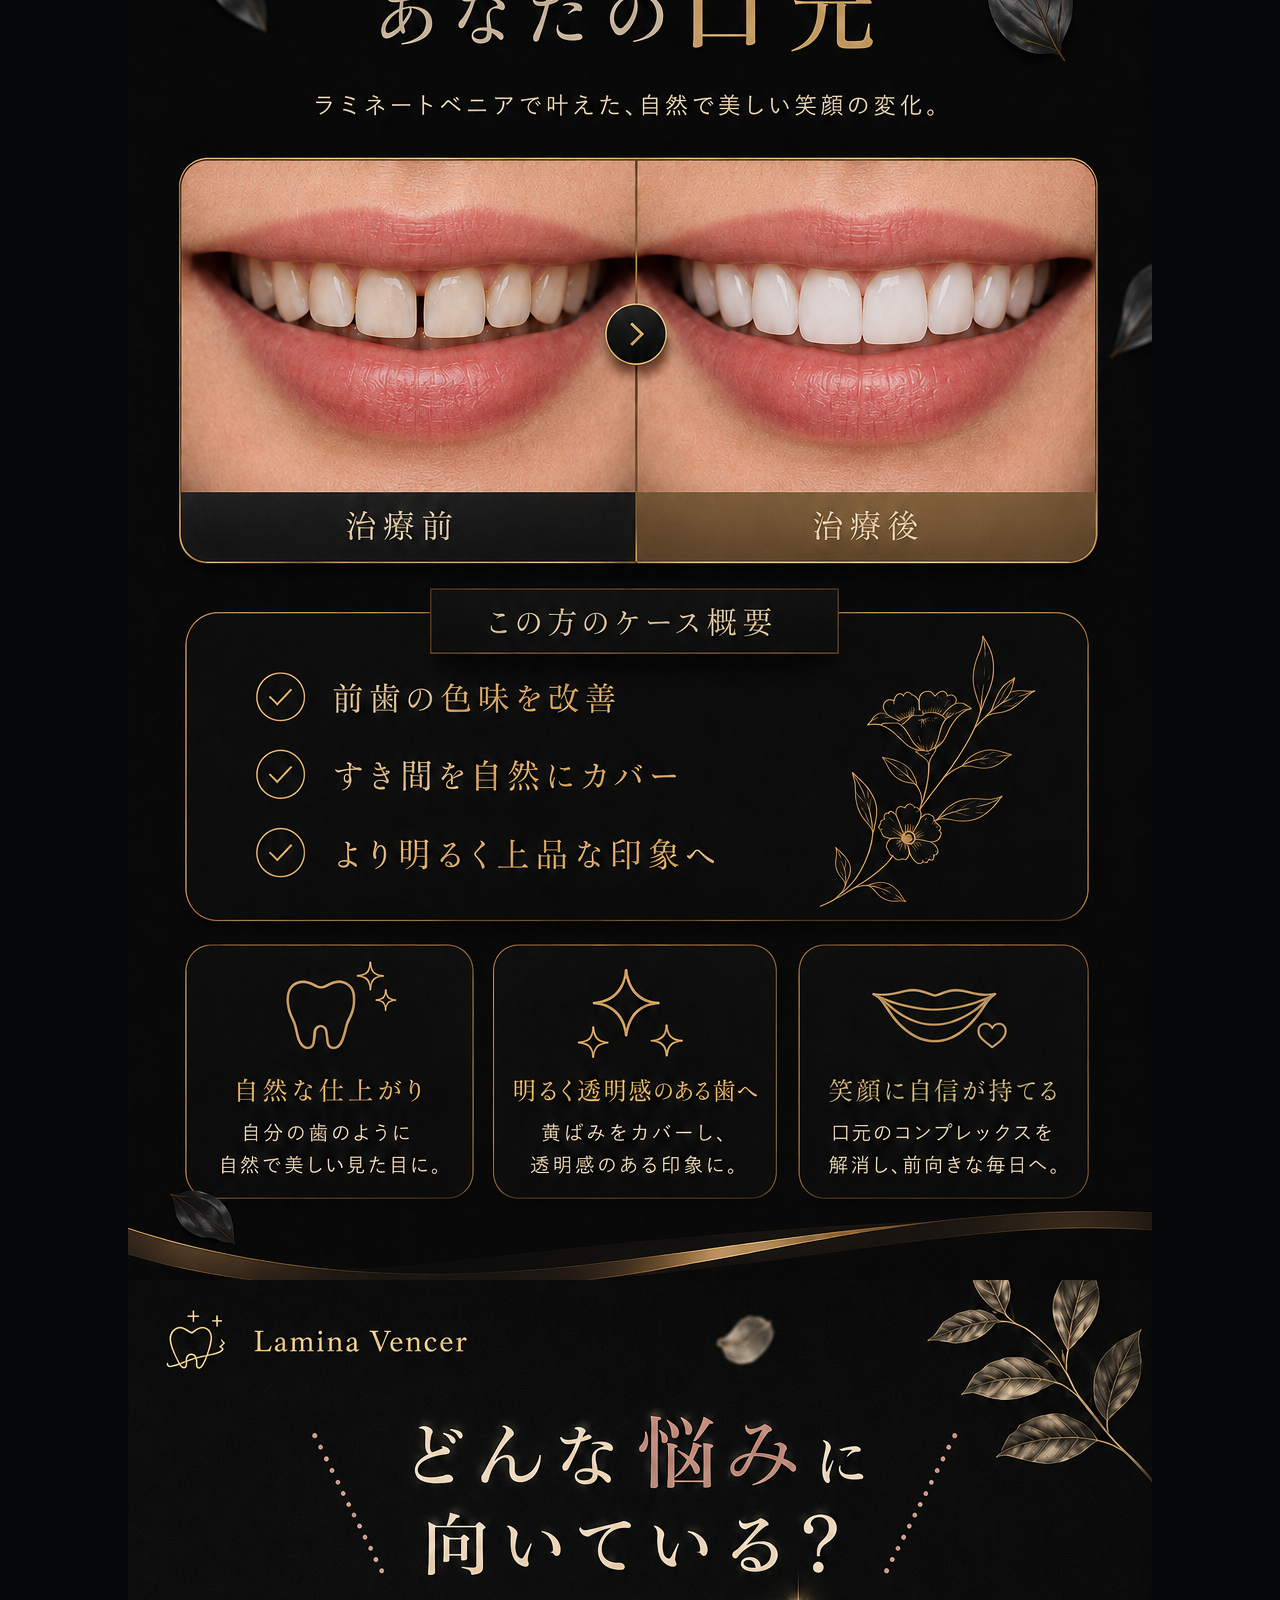
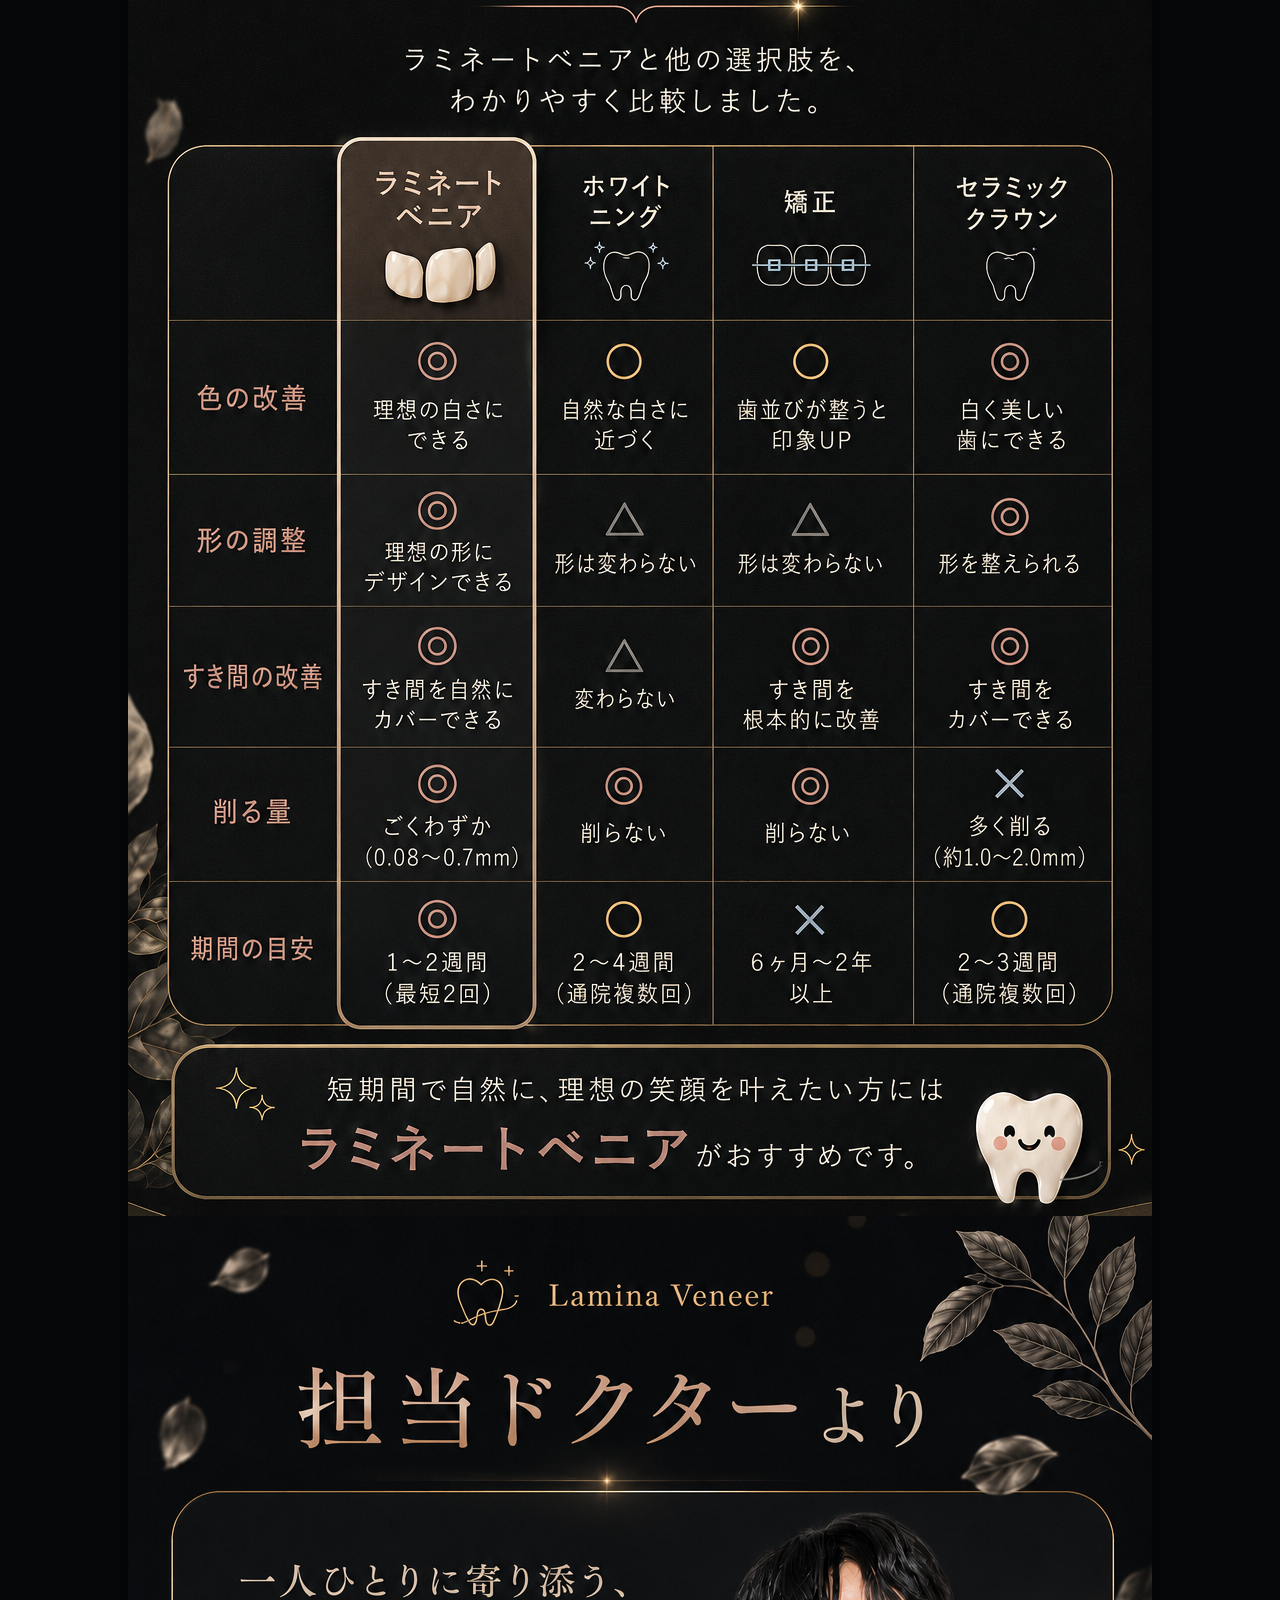
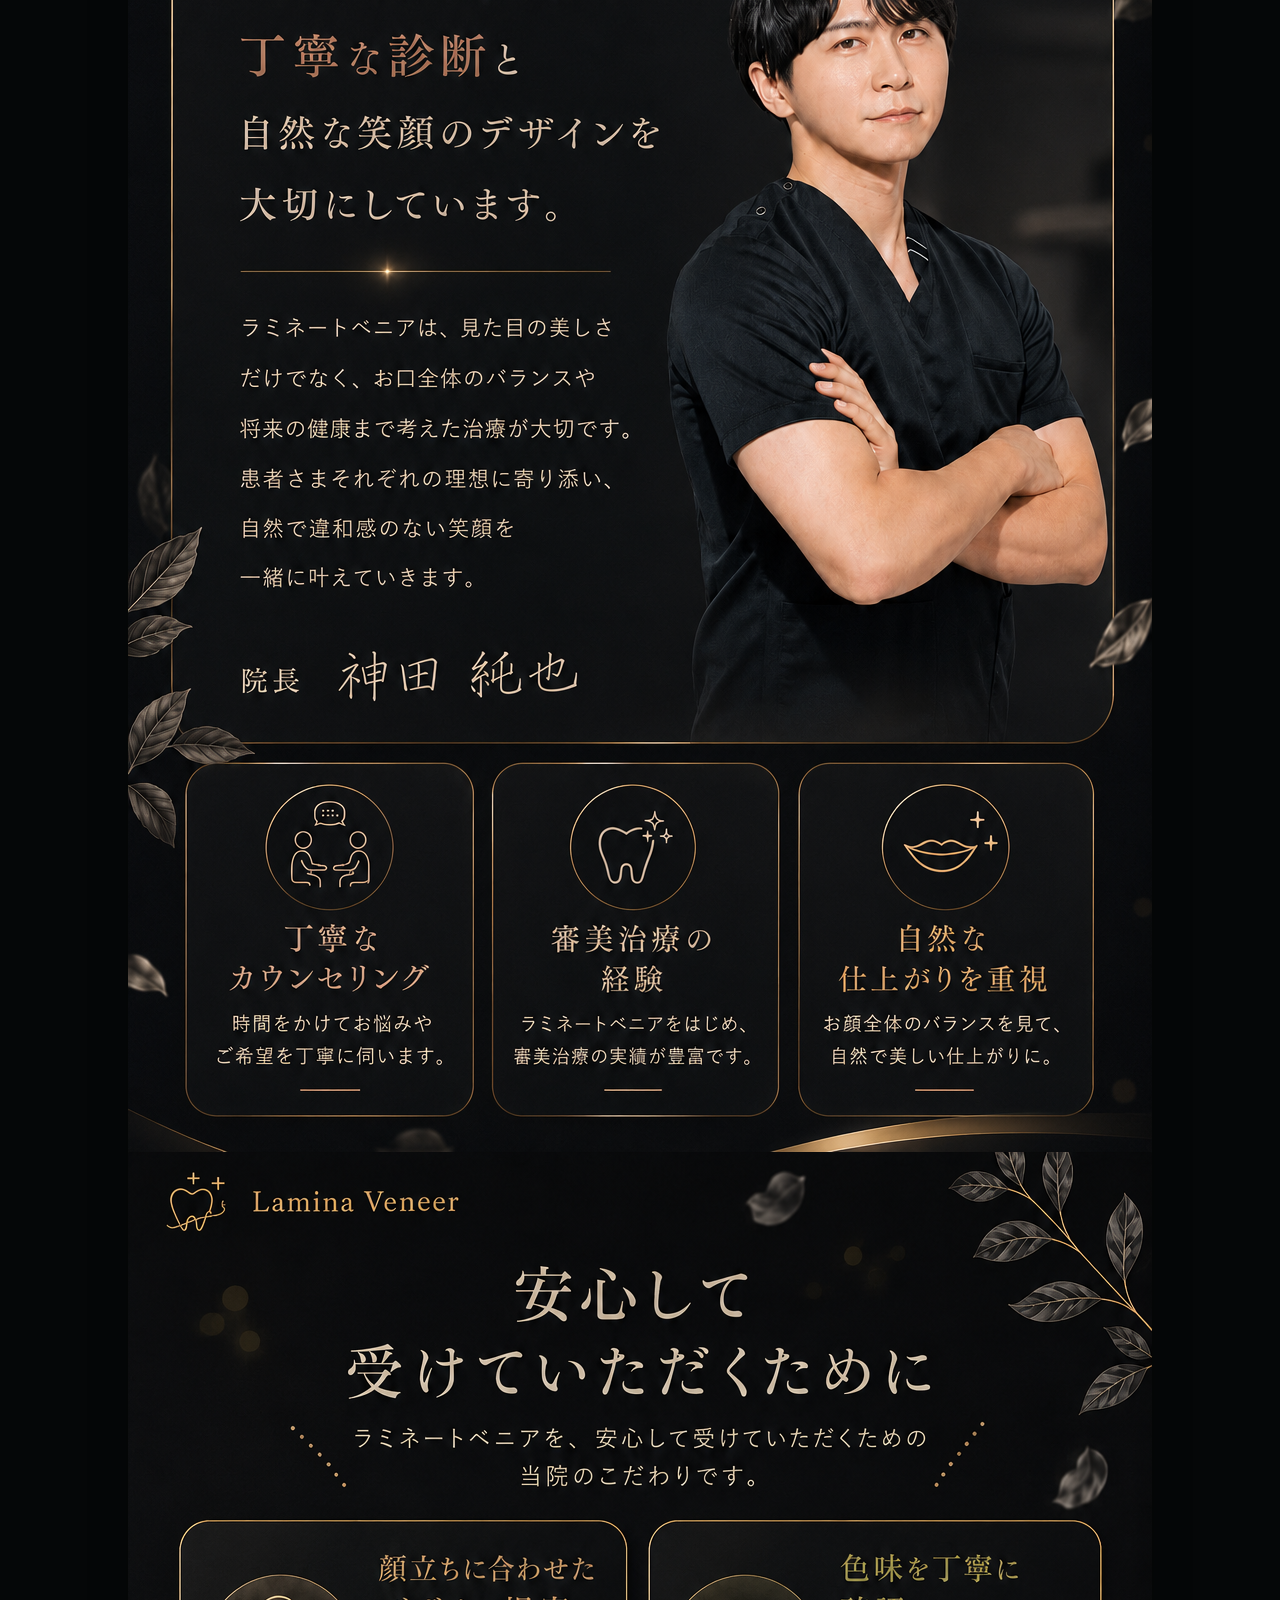
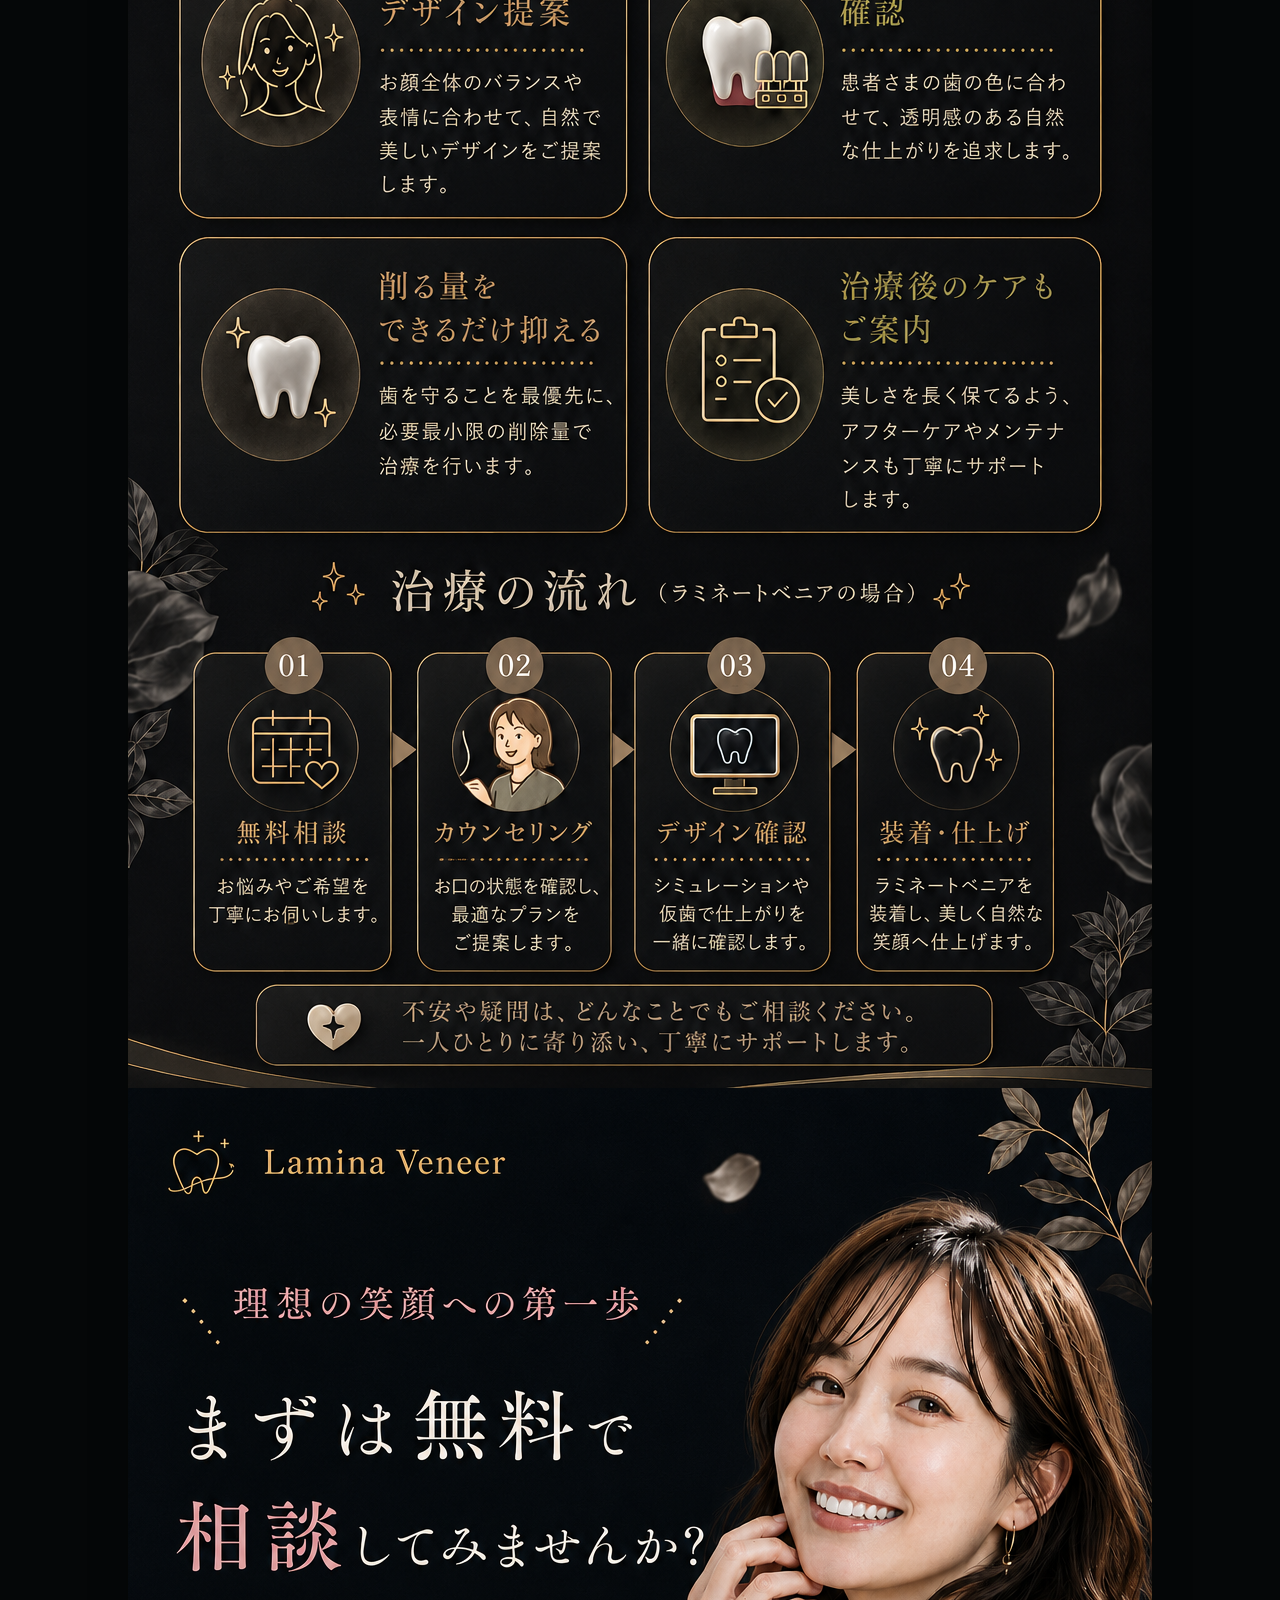
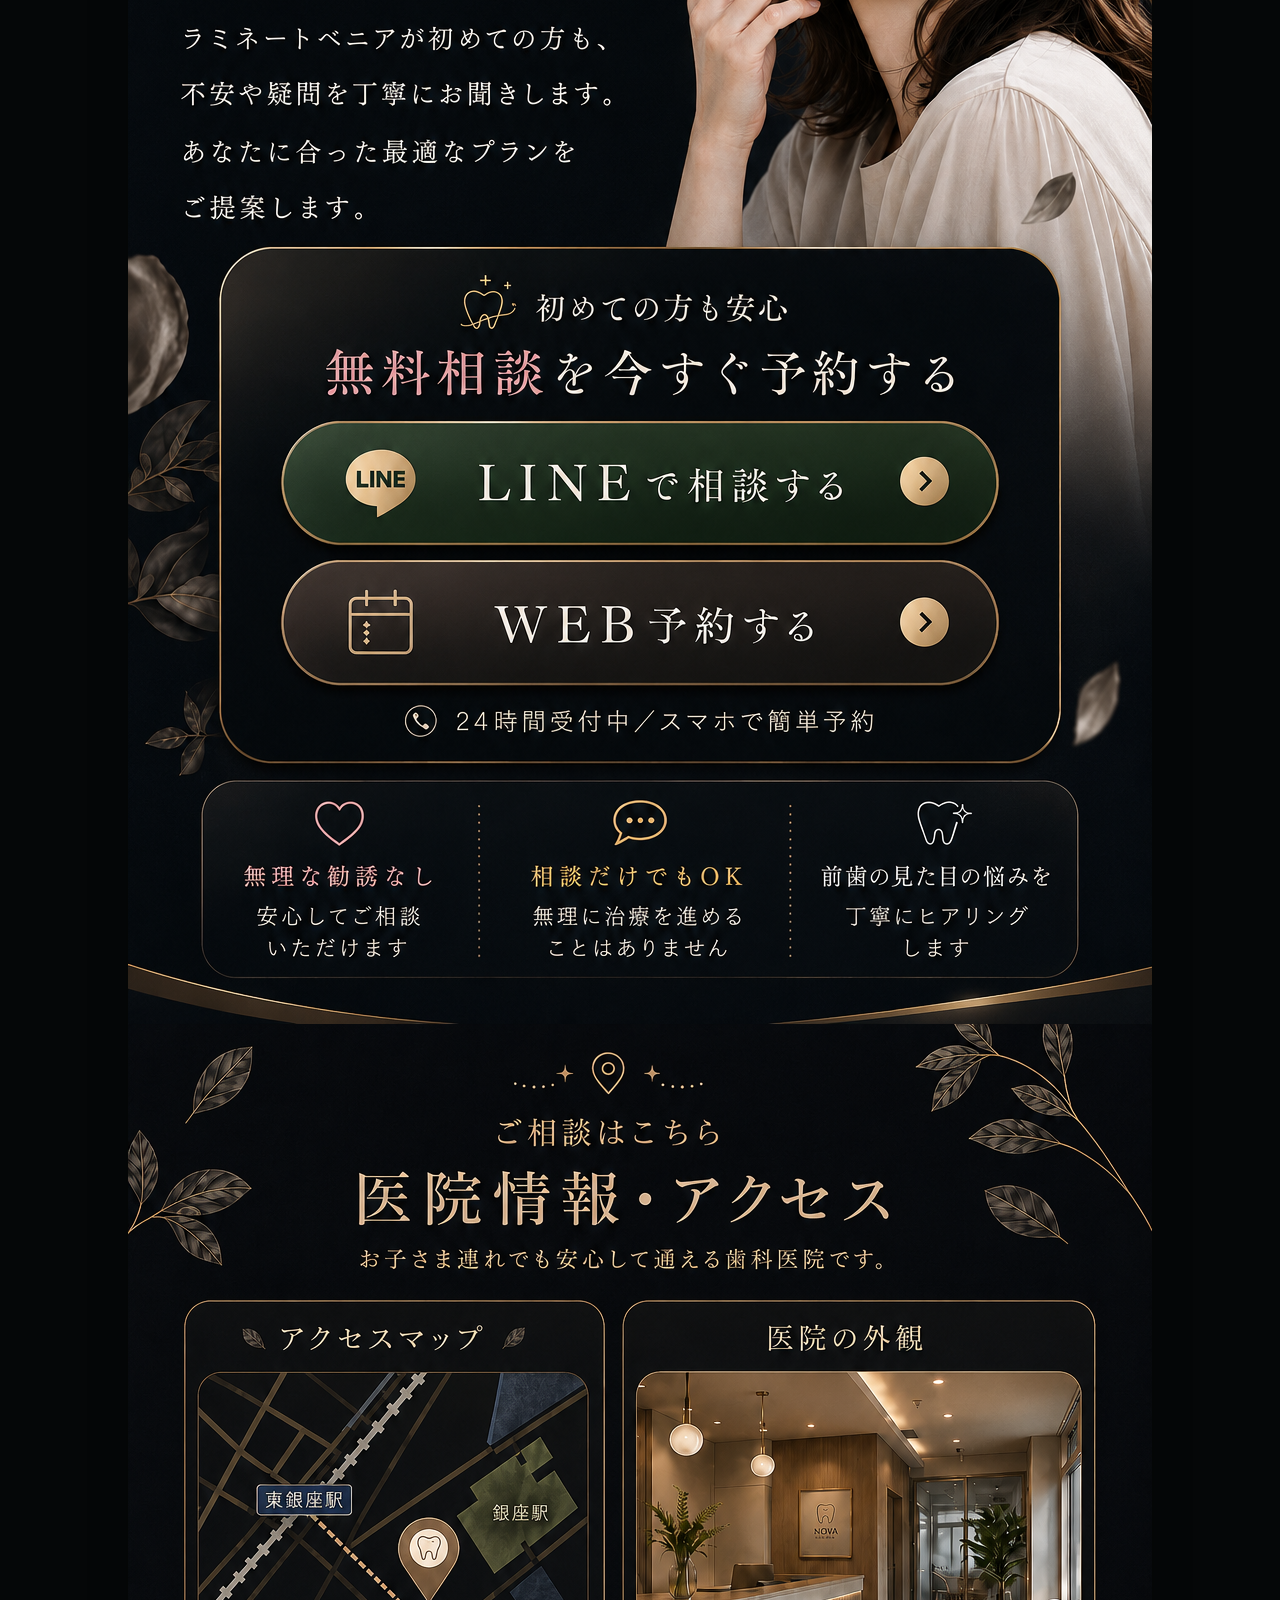
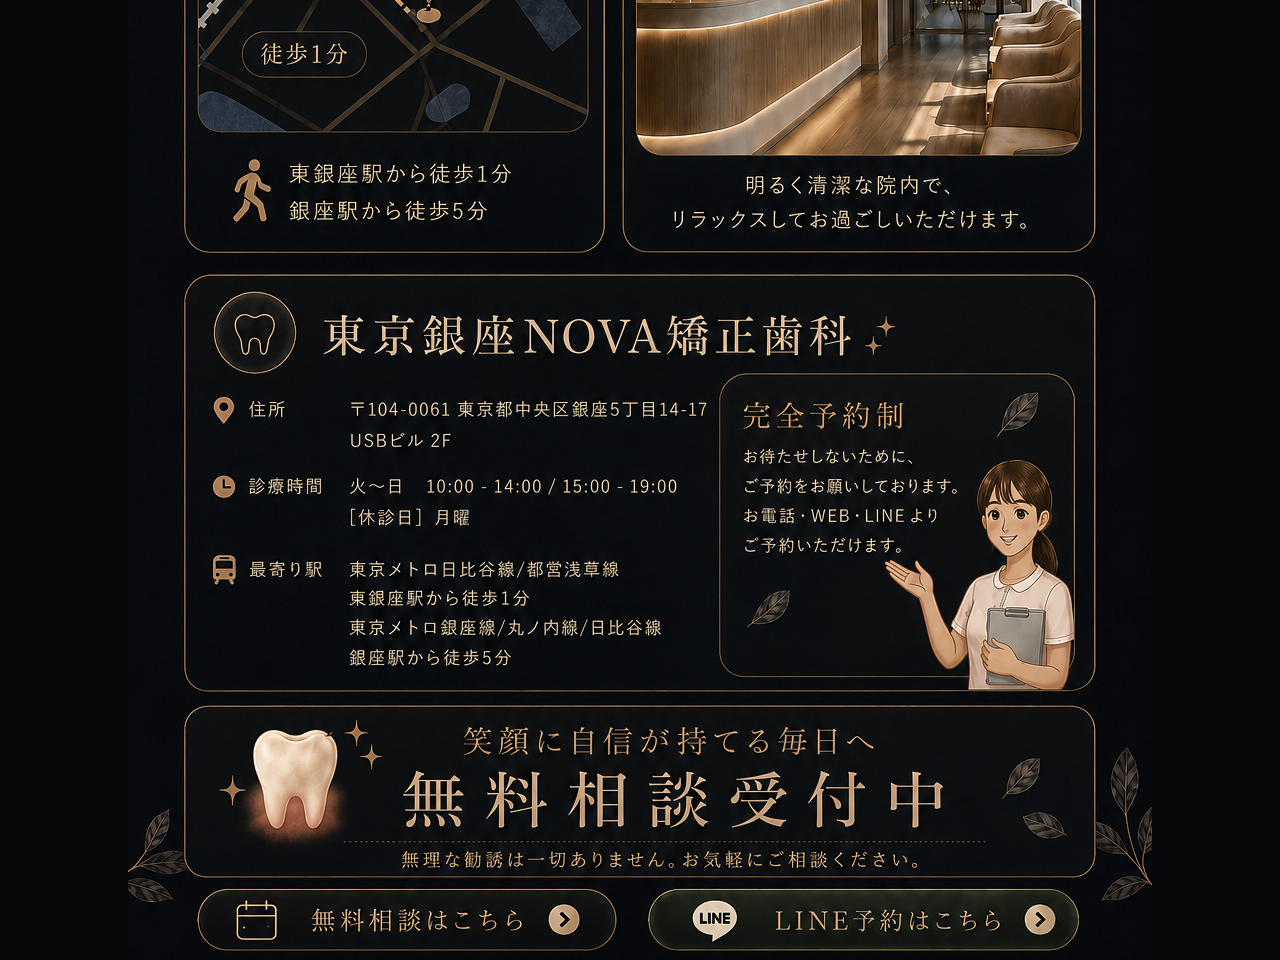
==== commit 07a77ce2: "Update laminate veneer LP images" ====
--- a/index.html
+++ b/index.html
@@ -21,62 +21,47 @@
   <body>
     <main class="page-shell" aria-label="Lamina Veneer landing page">
       <section class="lp-panel" aria-label="動画でわかるラミネートベニア" id="hero-cta">
-        <img src="assets/images/01-hero.png" alt="動画でわかるラミネートベニア" width="941" height="1672">
+        <img src="assets/images/01-hero.png" alt="最短2回、自分の笑顔に一目惚れする" width="1024" height="1536">
         <a class="hotspot hotspot-consultation image-01" href="https://reservation.stransa.co.jp/2747f44875e502d72cb6ea80e31af1cc/reserve/select-frame?web-menu-id=47272" aria-label="無料相談はこちら"></a>
         <a class="hotspot hotspot-line image-01" href="https://line.me/R/ti/p/@853jpbsf?oat_content=url&ts=04210830" aria-label="LINE予約はこちら"></a>
       </section>
 
       <section class="lp-panel" aria-label="ラミネートベニアのお悩み">
-        <img src="assets/images/02-concerns.png" alt="こんなお悩みありませんか" width="941" height="1672">
+        <img src="assets/images/02-concerns.png" alt="こんなお悩みありませんか" width="1024" height="1536">
       </section>
 
       <section class="lp-panel" aria-label="ラミネートベニアとは">
-        <img src="assets/images/03-lamina-veneer-about.png" alt="ラミネートベニアとは" width="941" height="1672">
+        <img src="assets/images/03-lamina-veneer-about.png" alt="ラミネートベニアとは" width="1024" height="1536">
+      </section>
+
+      <section class="lp-panel" aria-label="動画でわかるラミネートベニア">
+        <img src="assets/images/04-case-study.png" alt="動画でわかるラミネートベニア" width="1024" height="1536">
       </section>
 
       <section class="lp-panel" aria-label="症例紹介">
-        <img src="assets/images/04-case-study.png" alt="劇的に変わるあなたの口元" width="941" height="1672">
+        <img src="assets/images/05-reassurance.png" alt="劇的に変わるあなたの口元" width="1024" height="1536">
+      </section>
+
+      <section class="lp-panel" aria-label="治療比較">
+        <img src="assets/images/06-about.png" alt="どんな悩みに向いている？" width="1024" height="1536">
+      </section>
+
+      <section class="lp-panel" aria-label="担当ドクターより">
+        <img src="assets/images/07-doctor.png" alt="担当ドクターより" width="1024" height="1536">
       </section>
 
       <section class="lp-panel" aria-label="安心して受けていただくために">
-        <img src="assets/images/05-reassurance.png" alt="安心して受けていただくために" width="941" height="1672">
+        <img src="assets/images/08-comparison.png" alt="安心して受けていただくために" width="1024" height="1536">
       </section>
 
-      <section class="lp-panel" aria-label="ラミネートベニアとは">
-        <img src="assets/images/06-about.png" alt="ラミネートベニアとは" width="941" height="1672">
-      </section>
-
-      <section class="lp-panel" aria-label="担当ドクターより">
-        <img src="assets/images/07-doctor.png" alt="担当ドクターより" width="941" height="1672">
-      </section>
-
-      <section class="lp-panel" aria-label="治療比較">
-        <img src="assets/images/08-comparison.png" alt="どんな悩みに向いている？" width="941" height="1672">
-      </section>
-
-      <section class="lp-panel" aria-label="ラミネートベニアの特徴と予約" id="benefits-cta">
-        <img src="assets/images/09-benefits-cta.png" alt="最短2回、自分の笑顔に一目惚れする" width="941" height="1672">
+      <section class="lp-panel" aria-label="無料相談予約" id="final-cta">
+        <img src="assets/images/10-final-cta.png" alt="まずは無料で相談してみませんか" width="1024" height="1536">
         <a class="hotspot hotspot-consultation image-09" href="https://reservation.stransa.co.jp/2747f44875e502d72cb6ea80e31af1cc/reserve/select-frame?web-menu-id=47272" aria-label="無料相談はこちら"></a>
         <a class="hotspot hotspot-line image-09" href="https://line.me/R/ti/p/@853jpbsf?oat_content=url&ts=04210830" aria-label="LINE予約はこちら"></a>
       </section>
 
       <section class="lp-panel" aria-label="医院情報と無料相談" id="access-cta">
-        <img src="assets/images/03-access-cta.png" alt="医院情報・アクセスと無料相談受付中" width="941" height="1672">
-        <iframe
-          class="access-map"
-          src="https://www.google.com/maps/embed?pb=!1m18!1m12!1m3!1d3241.242053550095!2d139.76499552679527!3d35.67104148053207!2m3!1f0!2f0!3f0!3m2!1i1024!2i768!4f13.1!3m3!1m2!1s0x60188b3e4d089751%3A0x88572302f9a5de04!2z5p2x5Lqs6YqA5bqnTk9WQeefr-ato-atr-enkQ!5e0!3m2!1sja!2sjp!4v1777804933539!5m2!1sja!2sjp"
-          title="東京銀座NOVA矯正歯科 アクセスマップ"
-          allowfullscreen
-          loading="lazy"
-          referrerpolicy="no-referrer-when-downgrade"
-        ></iframe>
-        <img
-          class="clinic-exterior"
-          src="assets/images/clinic-exterior.jpg"
-          alt="医院の外観"
-          width="5000"
-          height="3333"
-        >
+        <img src="assets/images/03-access-cta.png" alt="医院情報・アクセスと無料相談受付中" width="1024" height="1536">
         <a class="hotspot hotspot-consultation image-03" href="https://reservation.stransa.co.jp/2747f44875e502d72cb6ea80e31af1cc/reserve/select-frame?web-menu-id=47272" aria-label="無料相談はこちら"></a>
         <a class="hotspot hotspot-line image-03" href="https://line.me/R/ti/p/@853jpbsf?oat_content=url&ts=04210830" aria-label="LINE予約はこちら"></a>
       </section>
--- a/styles.css
+++ b/styles.css
@@ -1,6 +1,6 @@
 :root {
   color-scheme: light;
-  --page-bg: #fff8f4;
+  --page-bg: #050708;
   --focus-ring: #e95e73;
 }
 
@@ -21,10 +21,10 @@
 }
 
 .page-shell {
-  width: min(100%, 941px);
+  width: min(100%, 1024px);
   margin: 0 auto;
-  background: #fffdfb;
-  box-shadow: 0 0 36px rgba(86, 48, 42, 0.08);
+  background: #050708;
+  box-shadow: 0 0 36px rgba(0, 0, 0, 0.28);
 }
 
 .lp-panel {
@@ -38,32 +38,6 @@
   width: 100%;
   height: auto;
   user-select: none;
-}
-
-.access-map,
-.clinic-exterior {
-  position: absolute;
-  z-index: 1;
-  display: block;
-  border: 0;
-  border-radius: 18px;
-  overflow: hidden;
-}
-
-.access-map {
-  left: 7.35%;
-  top: 21.75%;
-  width: 39.15%;
-  height: 20.1%;
-}
-
-.lp-panel .clinic-exterior {
-  left: 51.3%;
-  top: 21.7%;
-  width: 40.8%;
-  height: 21.35%;
-  object-fit: cover;
-  object-position: 68% 70%;
 }
 
 .hotspot {
@@ -82,45 +56,45 @@
 }
 
 .image-01.hotspot-consultation {
-  left: 4.8%;
-  top: 62.85%;
-  width: 62.95%;
-  height: 7.15%;
+  left: 4.3%;
+  top: 65.35%;
+  width: 61.0%;
+  height: 7.3%;
 }
 
 .image-01.hotspot-line {
-  left: 4.8%;
-  top: 71.55%;
-  width: 62.95%;
-  height: 6.95%;
+  left: 4.3%;
+  top: 74.2%;
+  width: 61.0%;
+  height: 7.05%;
 }
 
 .image-03.hotspot-consultation {
-  left: 5.8%;
-  top: 93.55%;
-  width: 43.4%;
-  height: 5.0%;
+  left: 6.7%;
+  top: 94.45%;
+  width: 41.5%;
+  height: 4.4%;
 }
 
 .image-03.hotspot-line {
-  left: 50.6%;
-  top: 93.55%;
-  width: 43.4%;
-  height: 5.0%;
+  left: 51.0%;
+  top: 94.45%;
+  width: 42.4%;
+  height: 4.4%;
 }
 
 .image-09.hotspot-consultation {
-  left: 12.65%;
-  top: 66.15%;
-  width: 74.4%;
-  height: 7.9%;
+  left: 15.4%;
+  top: 66.95%;
+  width: 72.0%;
+  height: 6.8%;
 }
 
 .image-09.hotspot-line {
-  left: 12.65%;
-  top: 57.3%;
-  width: 74.4%;
-  height: 7.9%;
+  left: 15.4%;
+  top: 57.65%;
+  width: 72.0%;
+  height: 6.8%;
 }
 
 @media (max-width: 600px) {
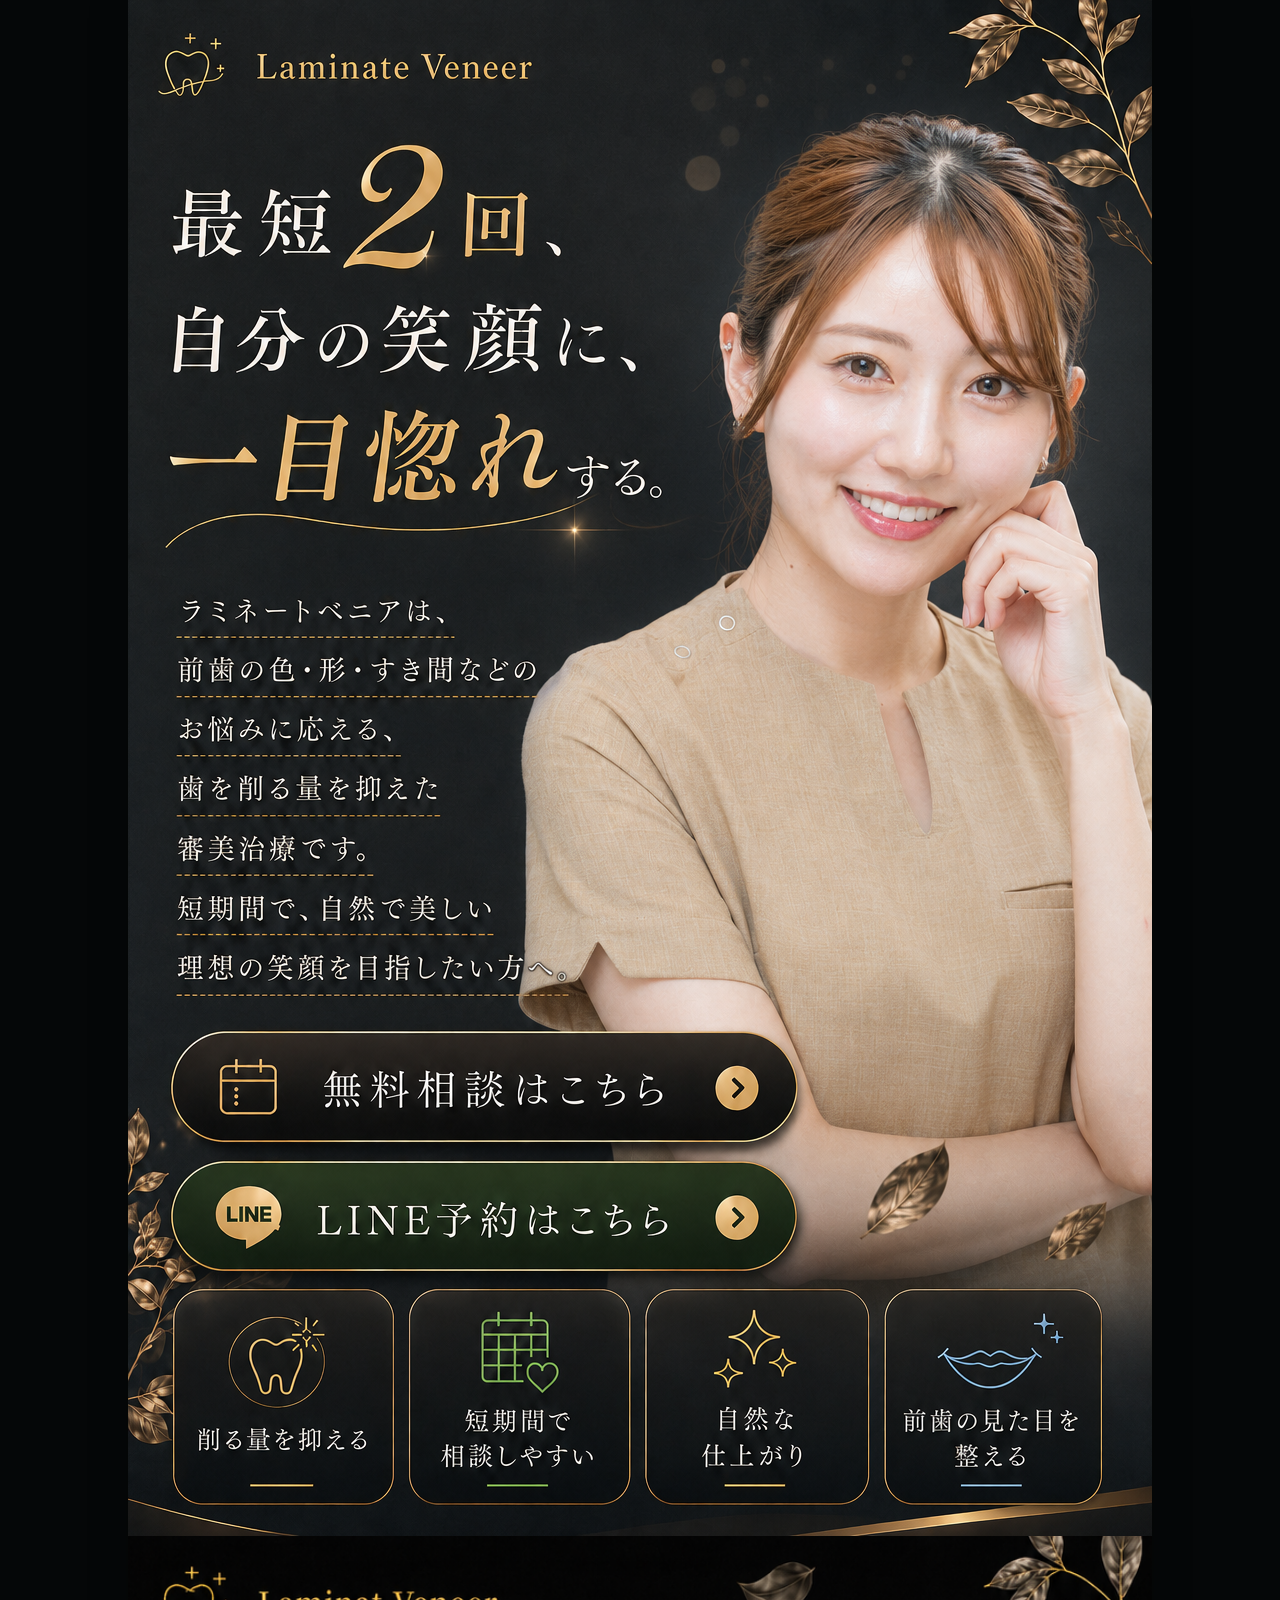
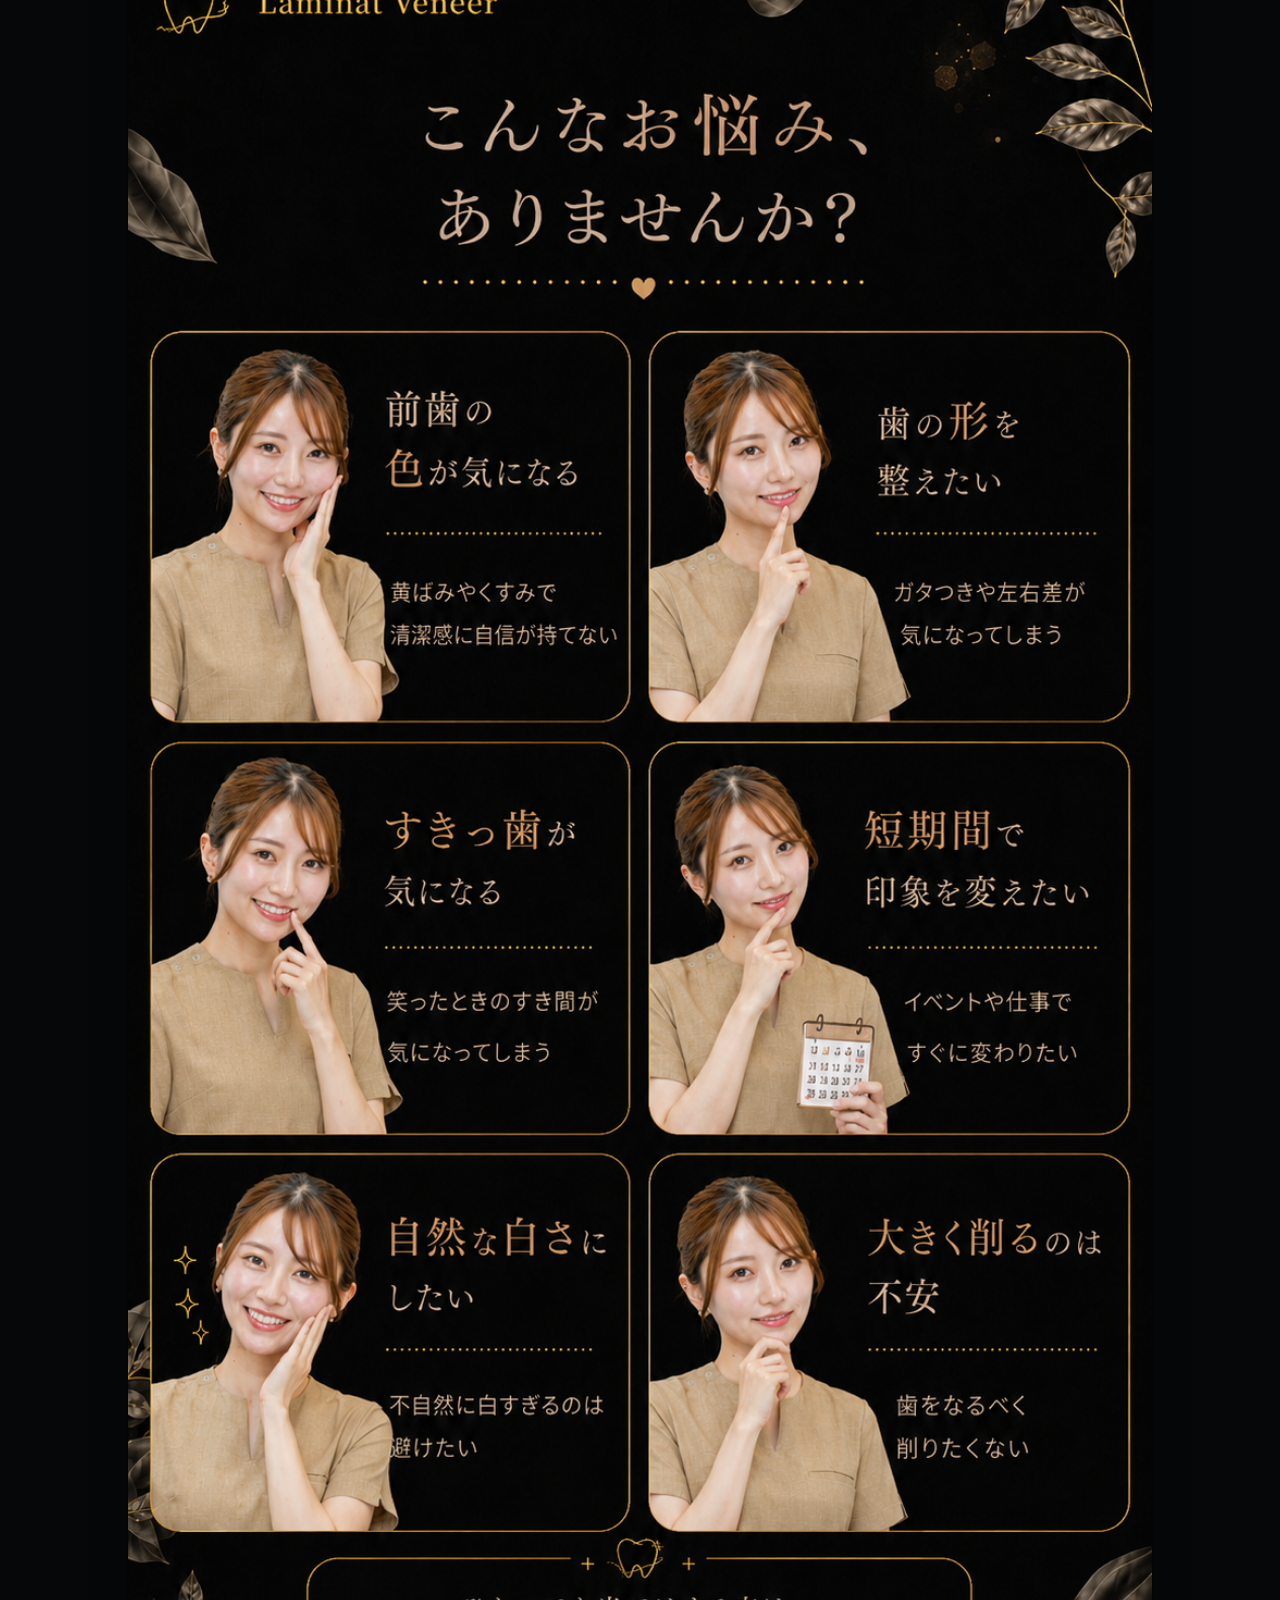
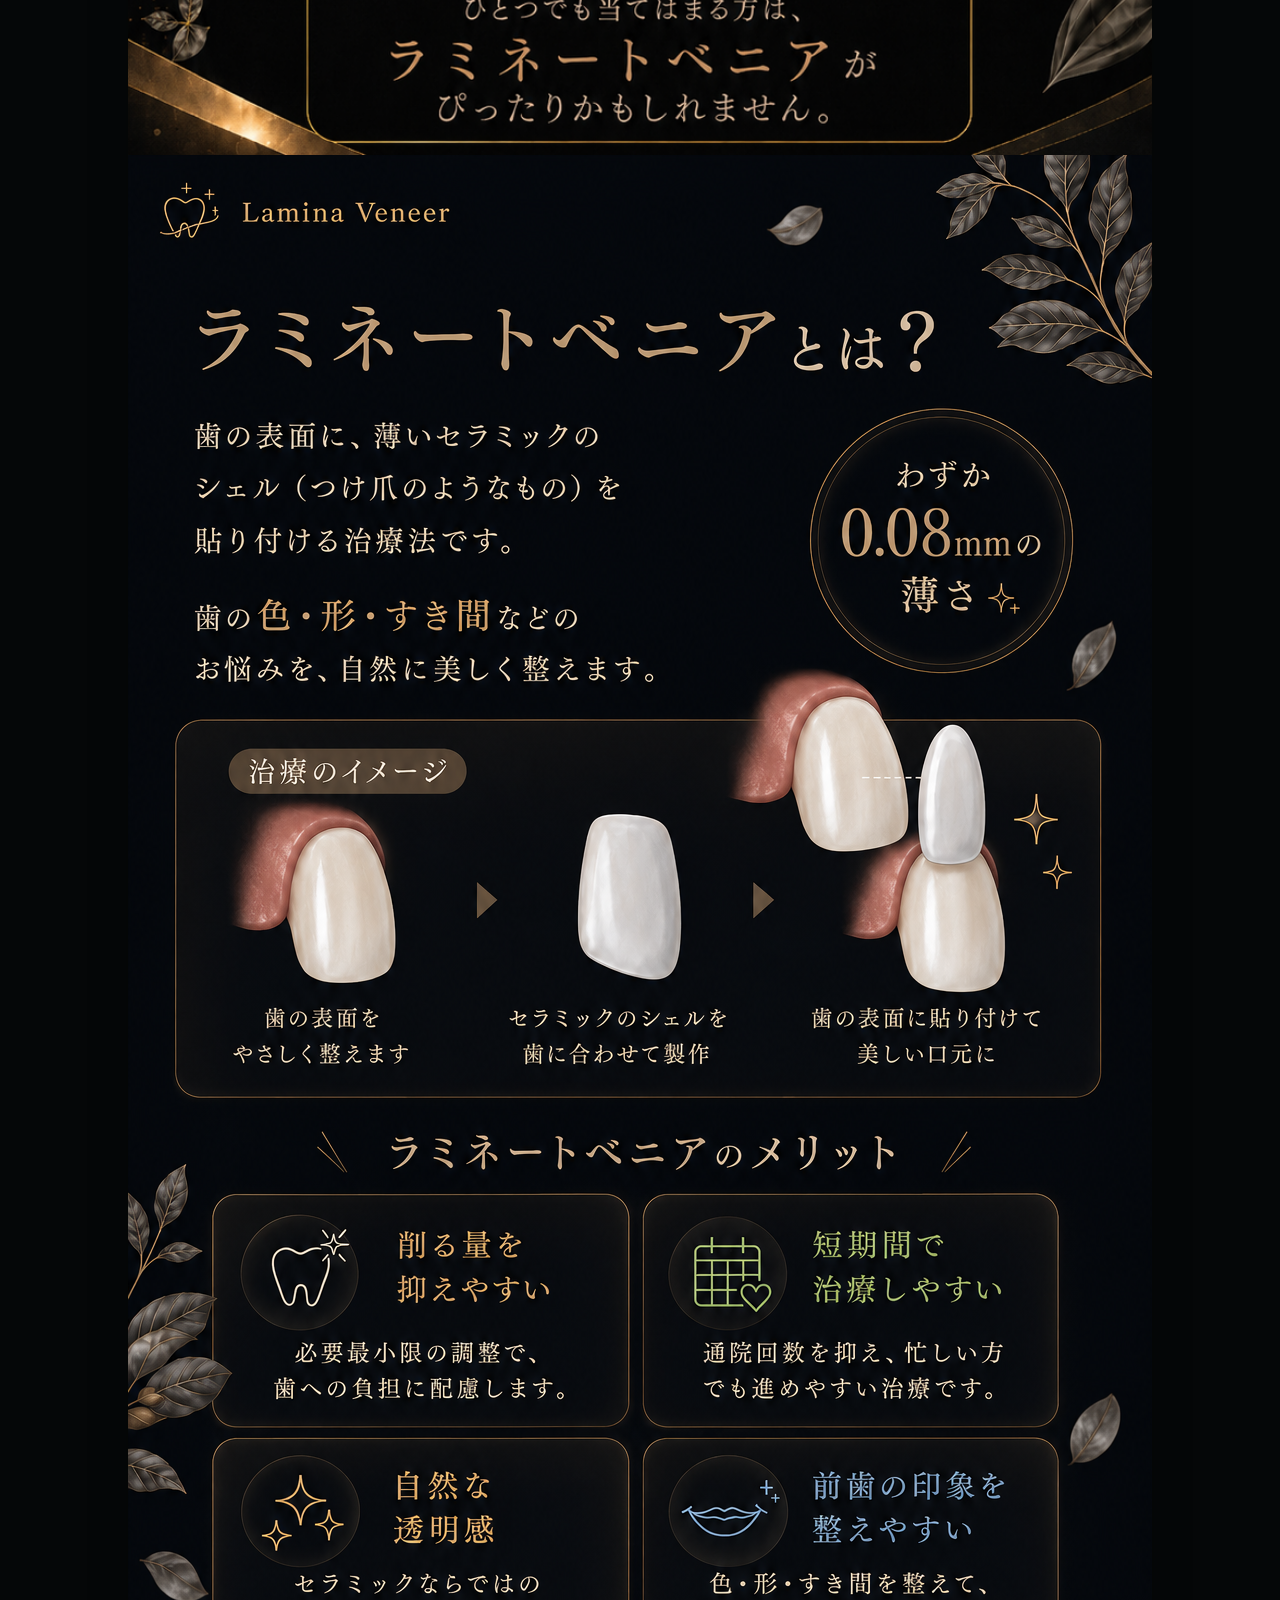
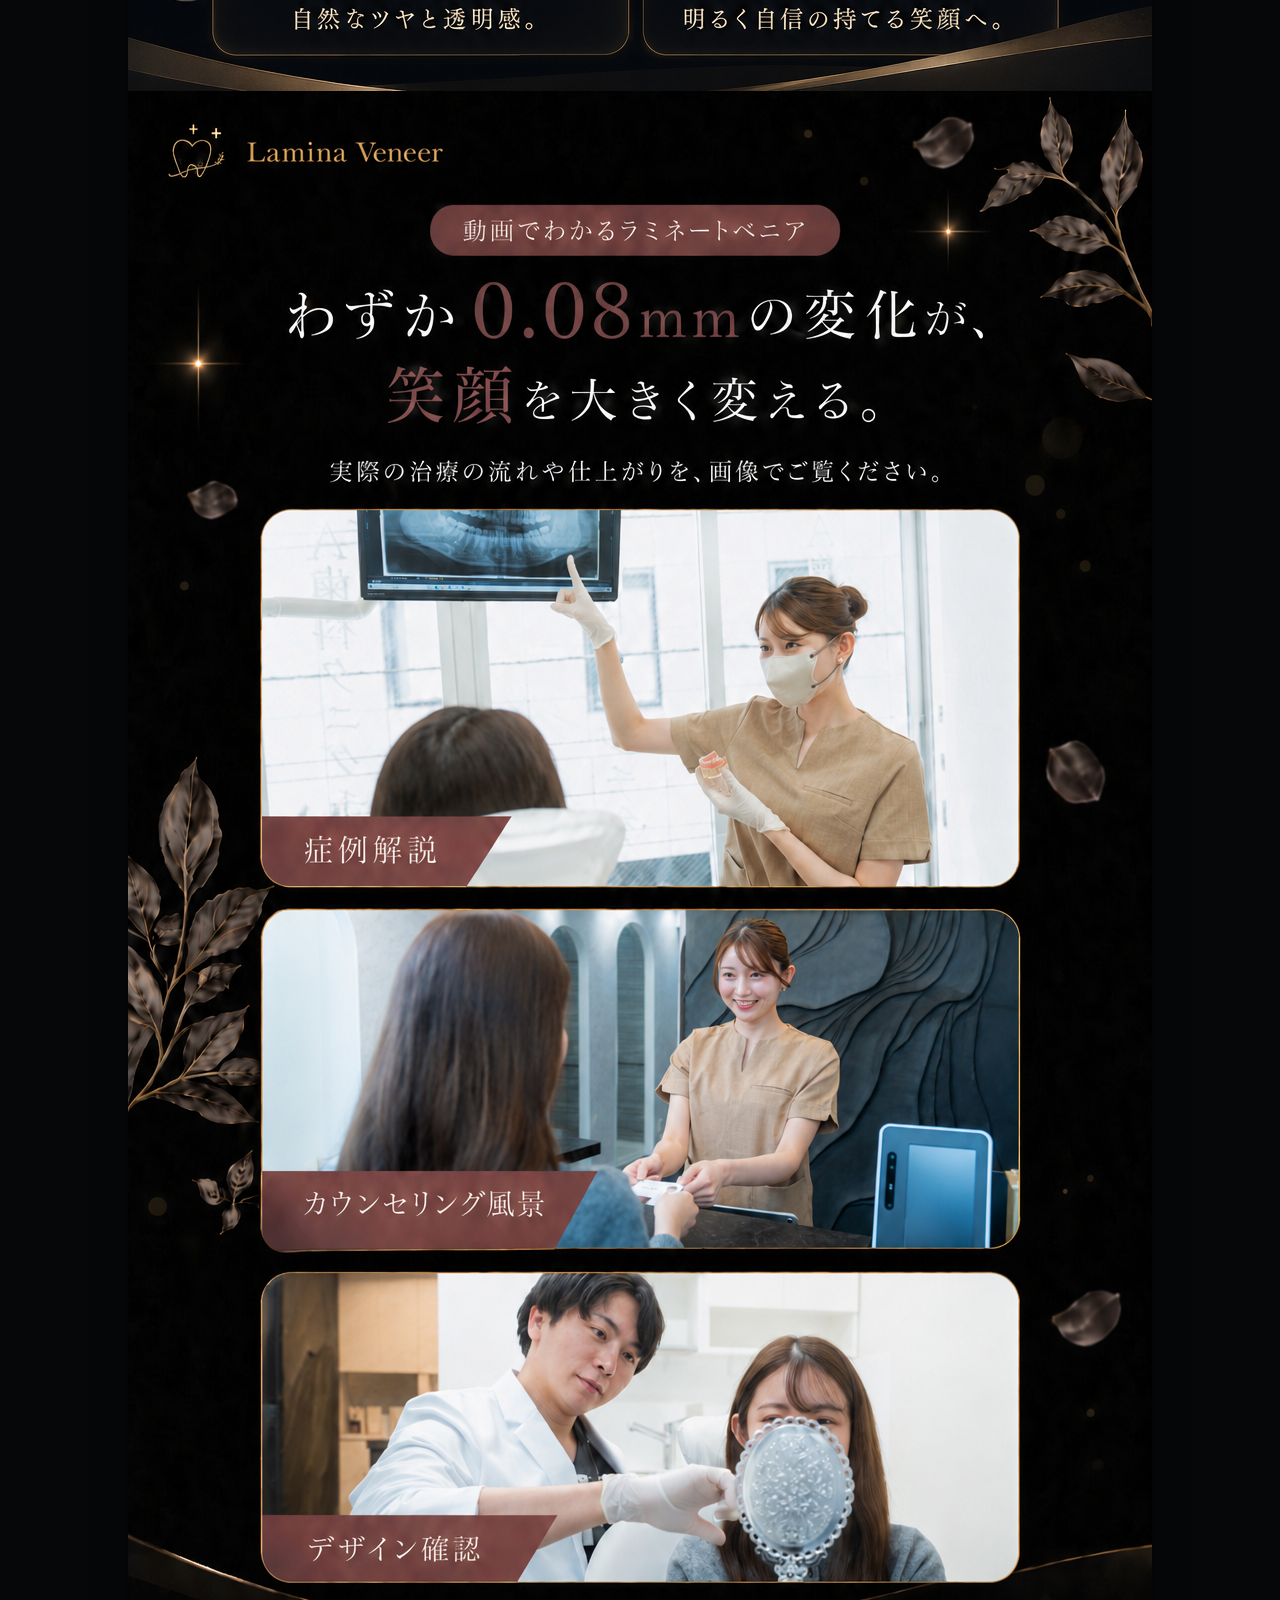
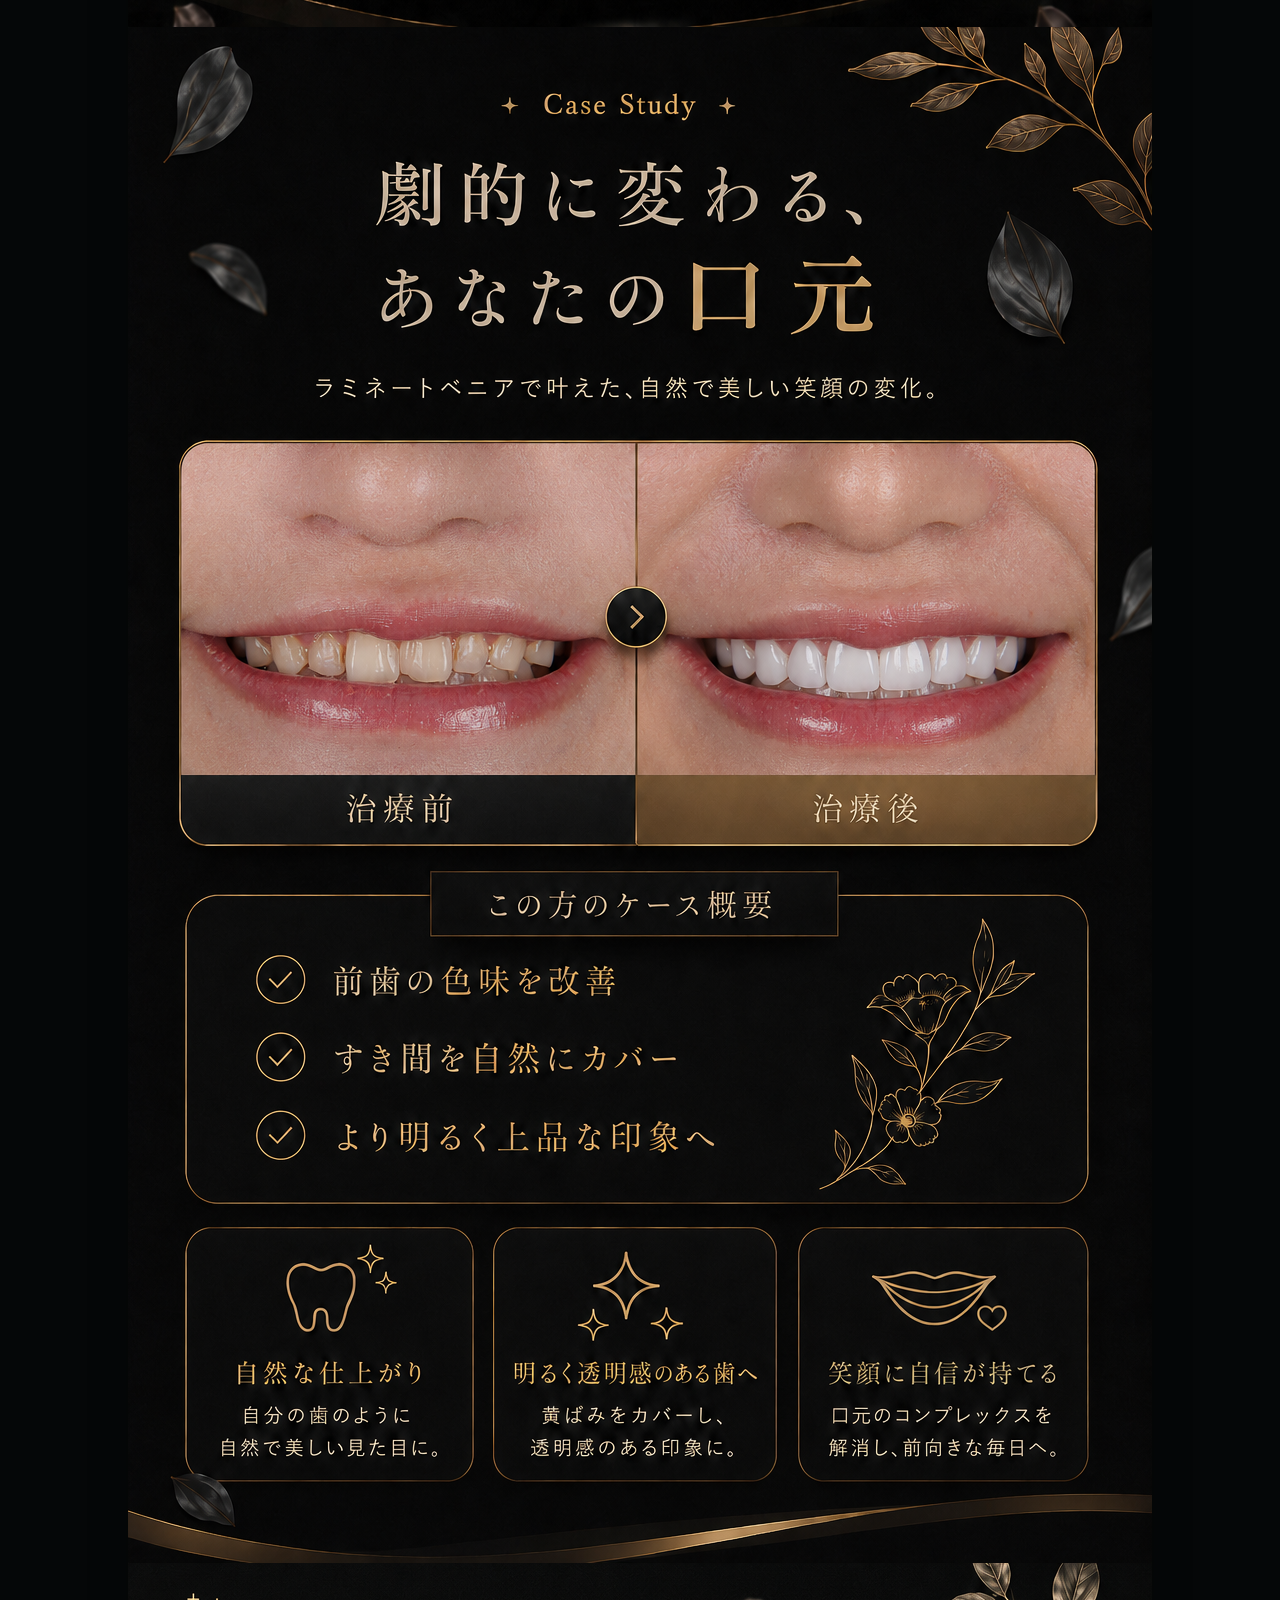
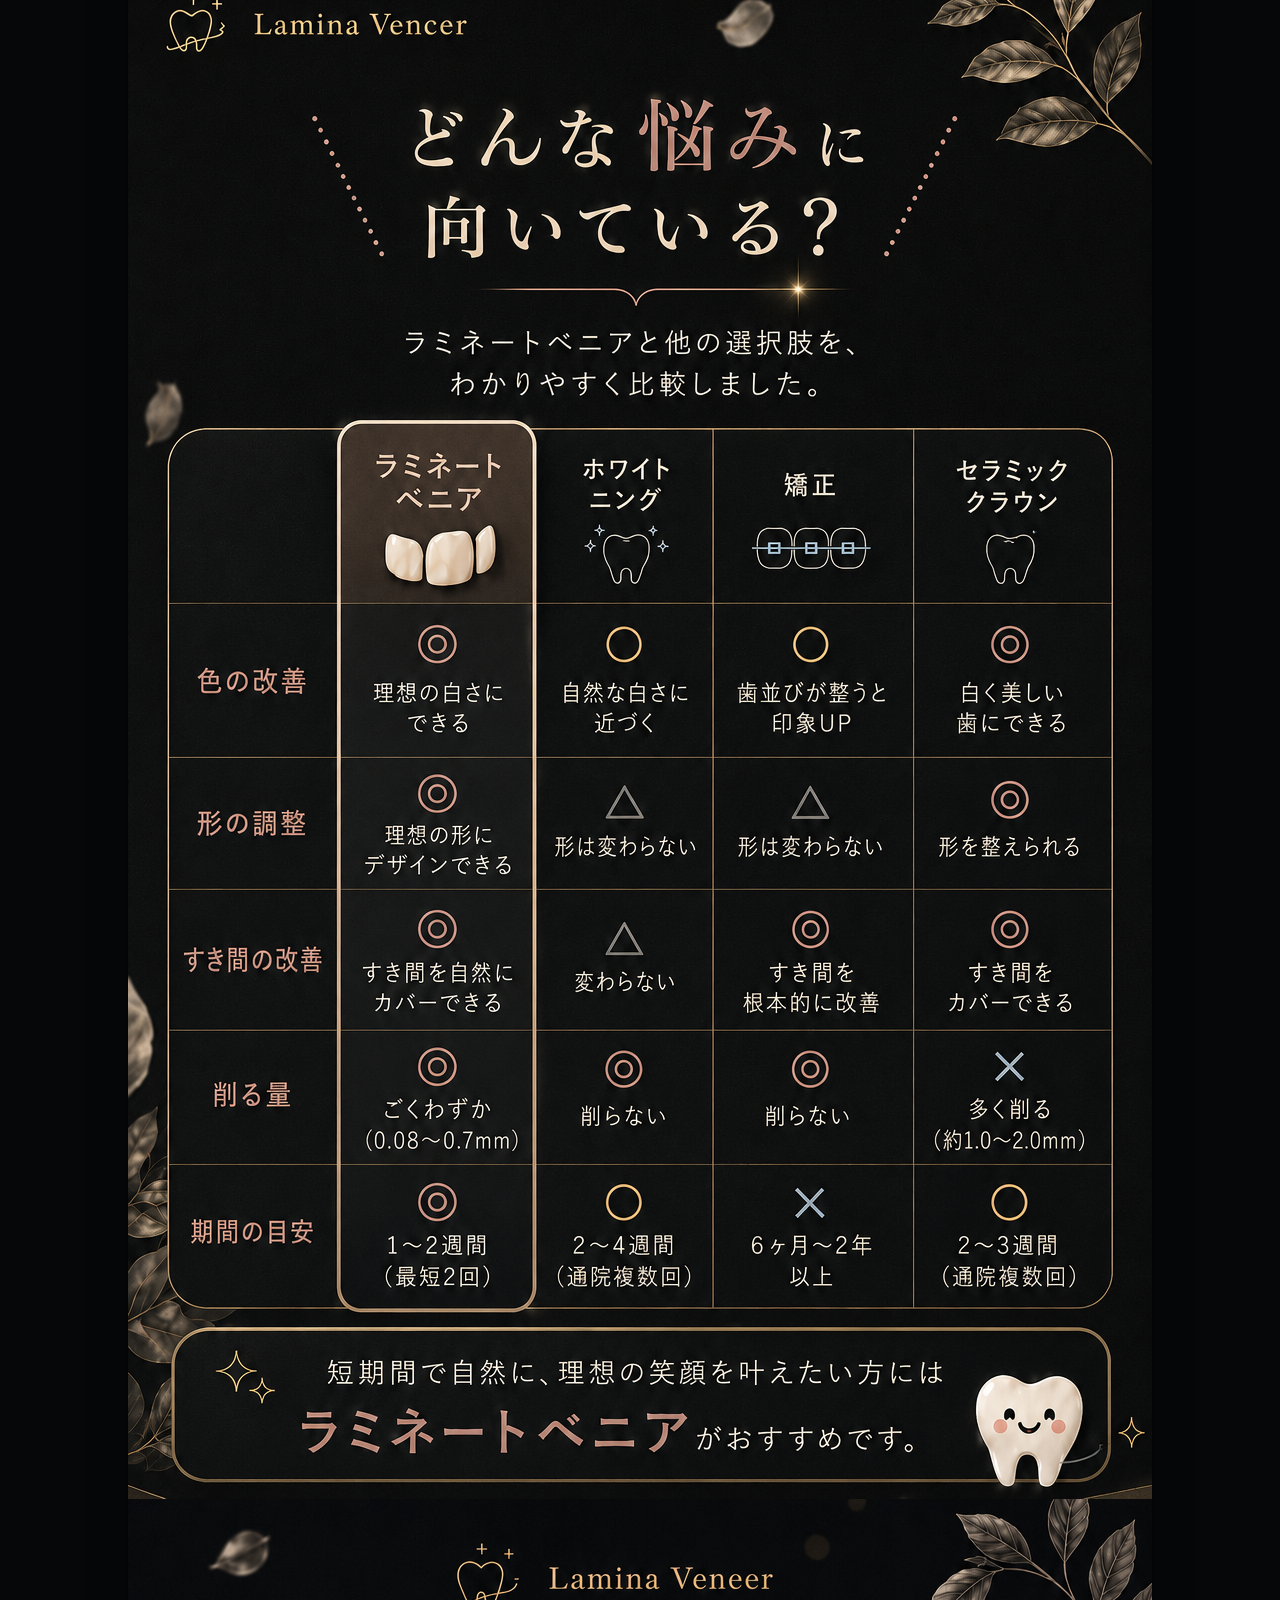
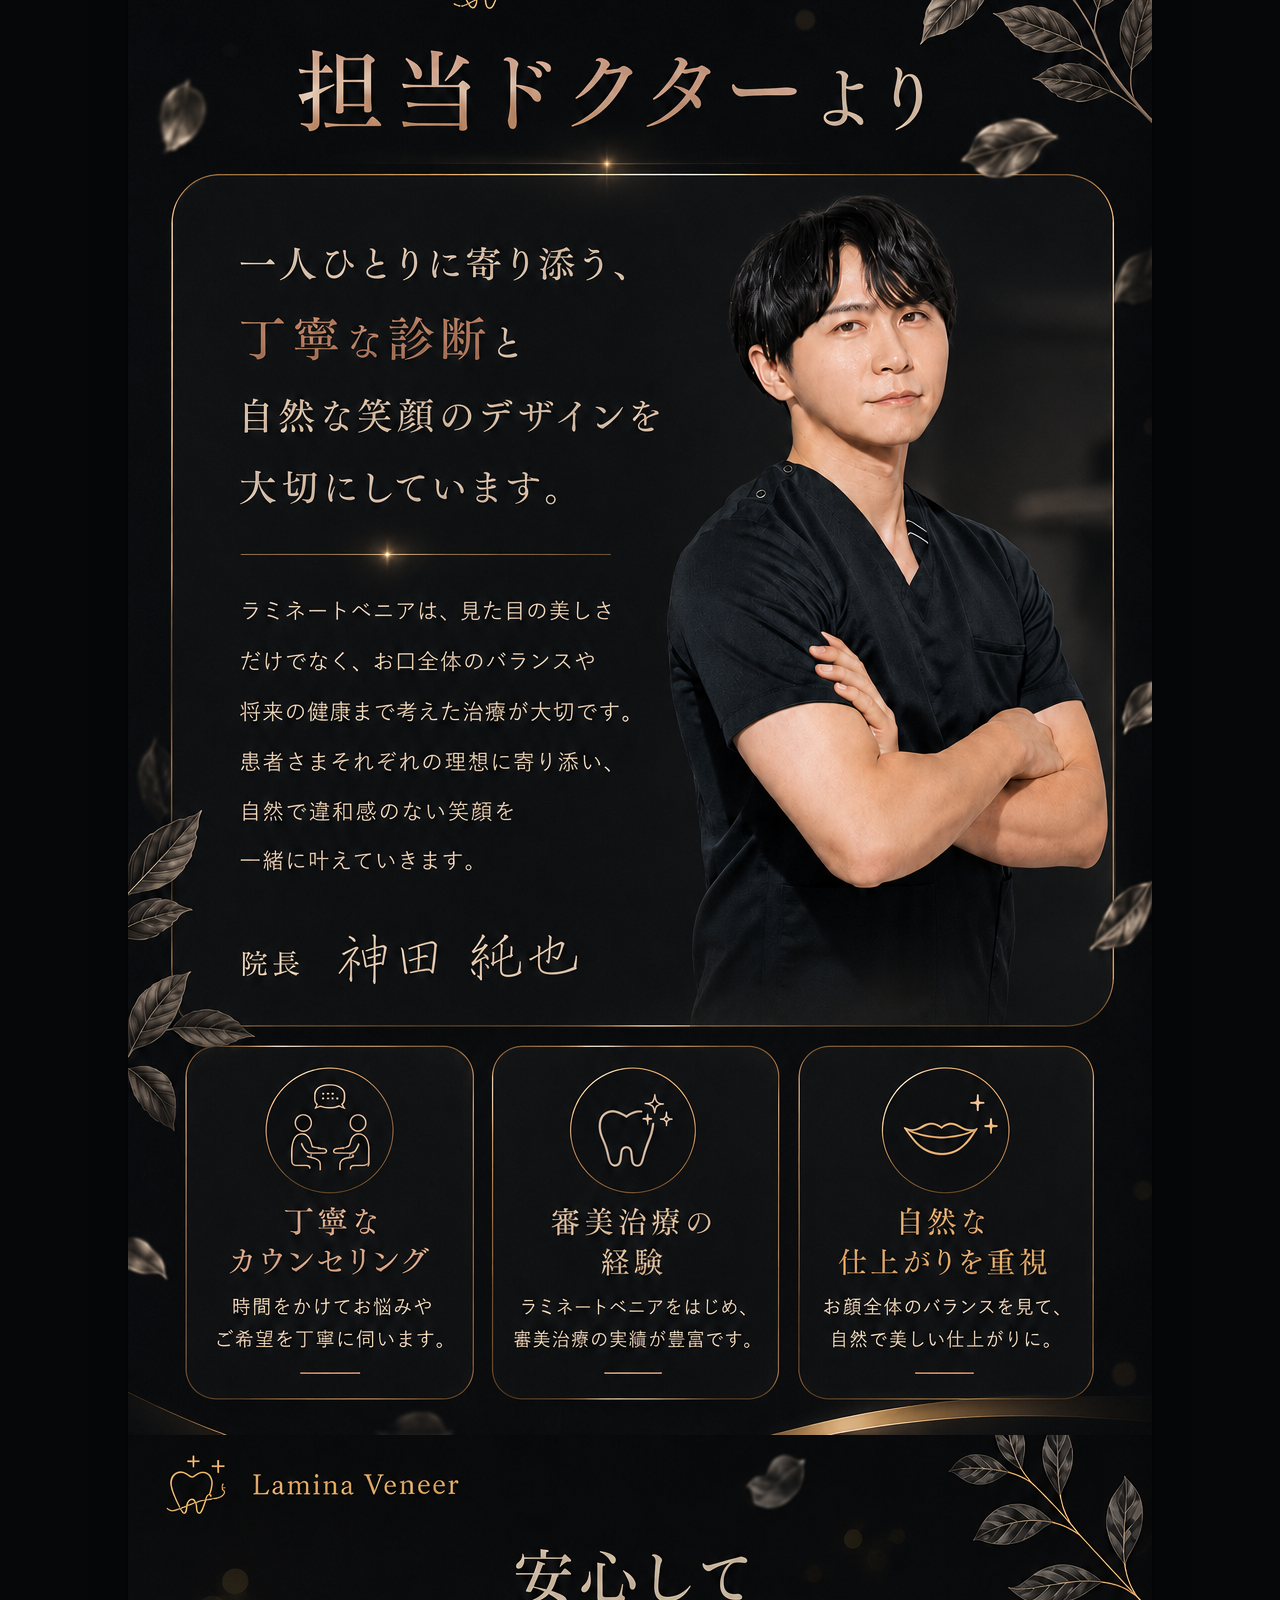
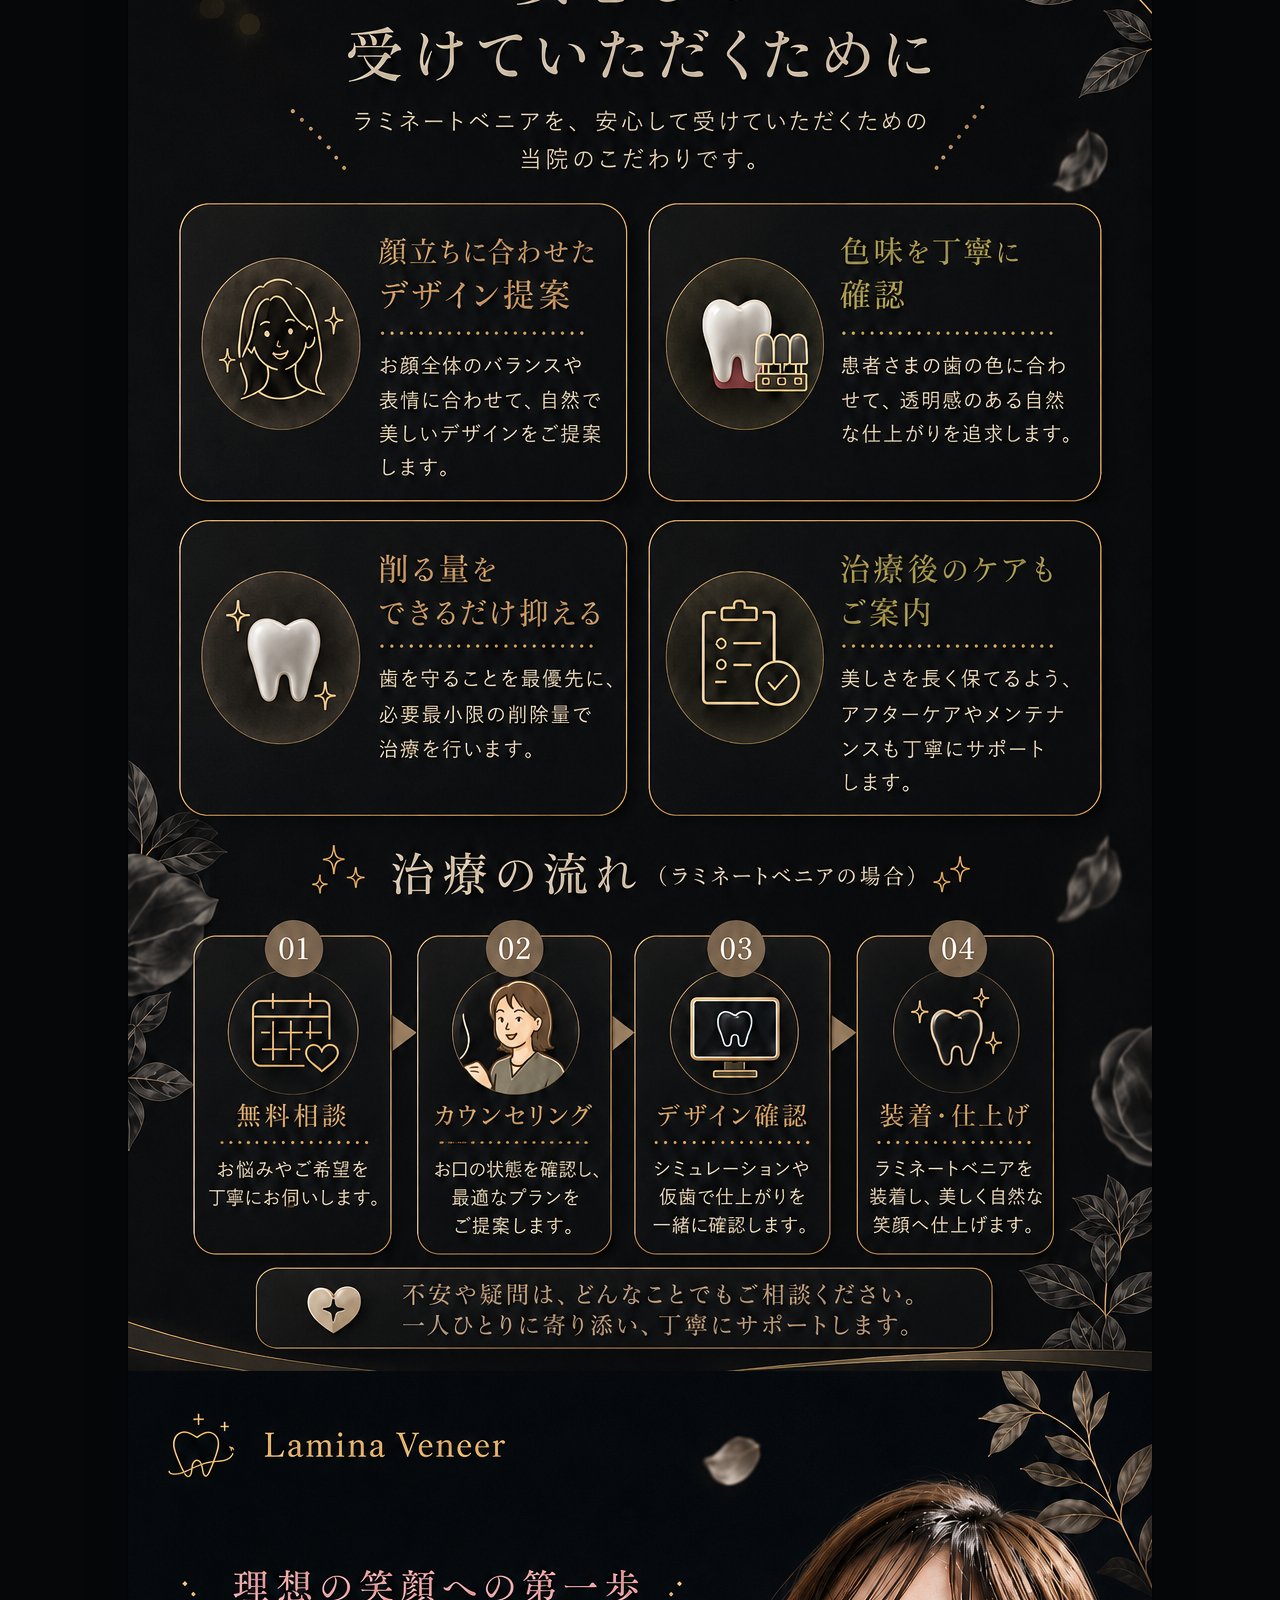
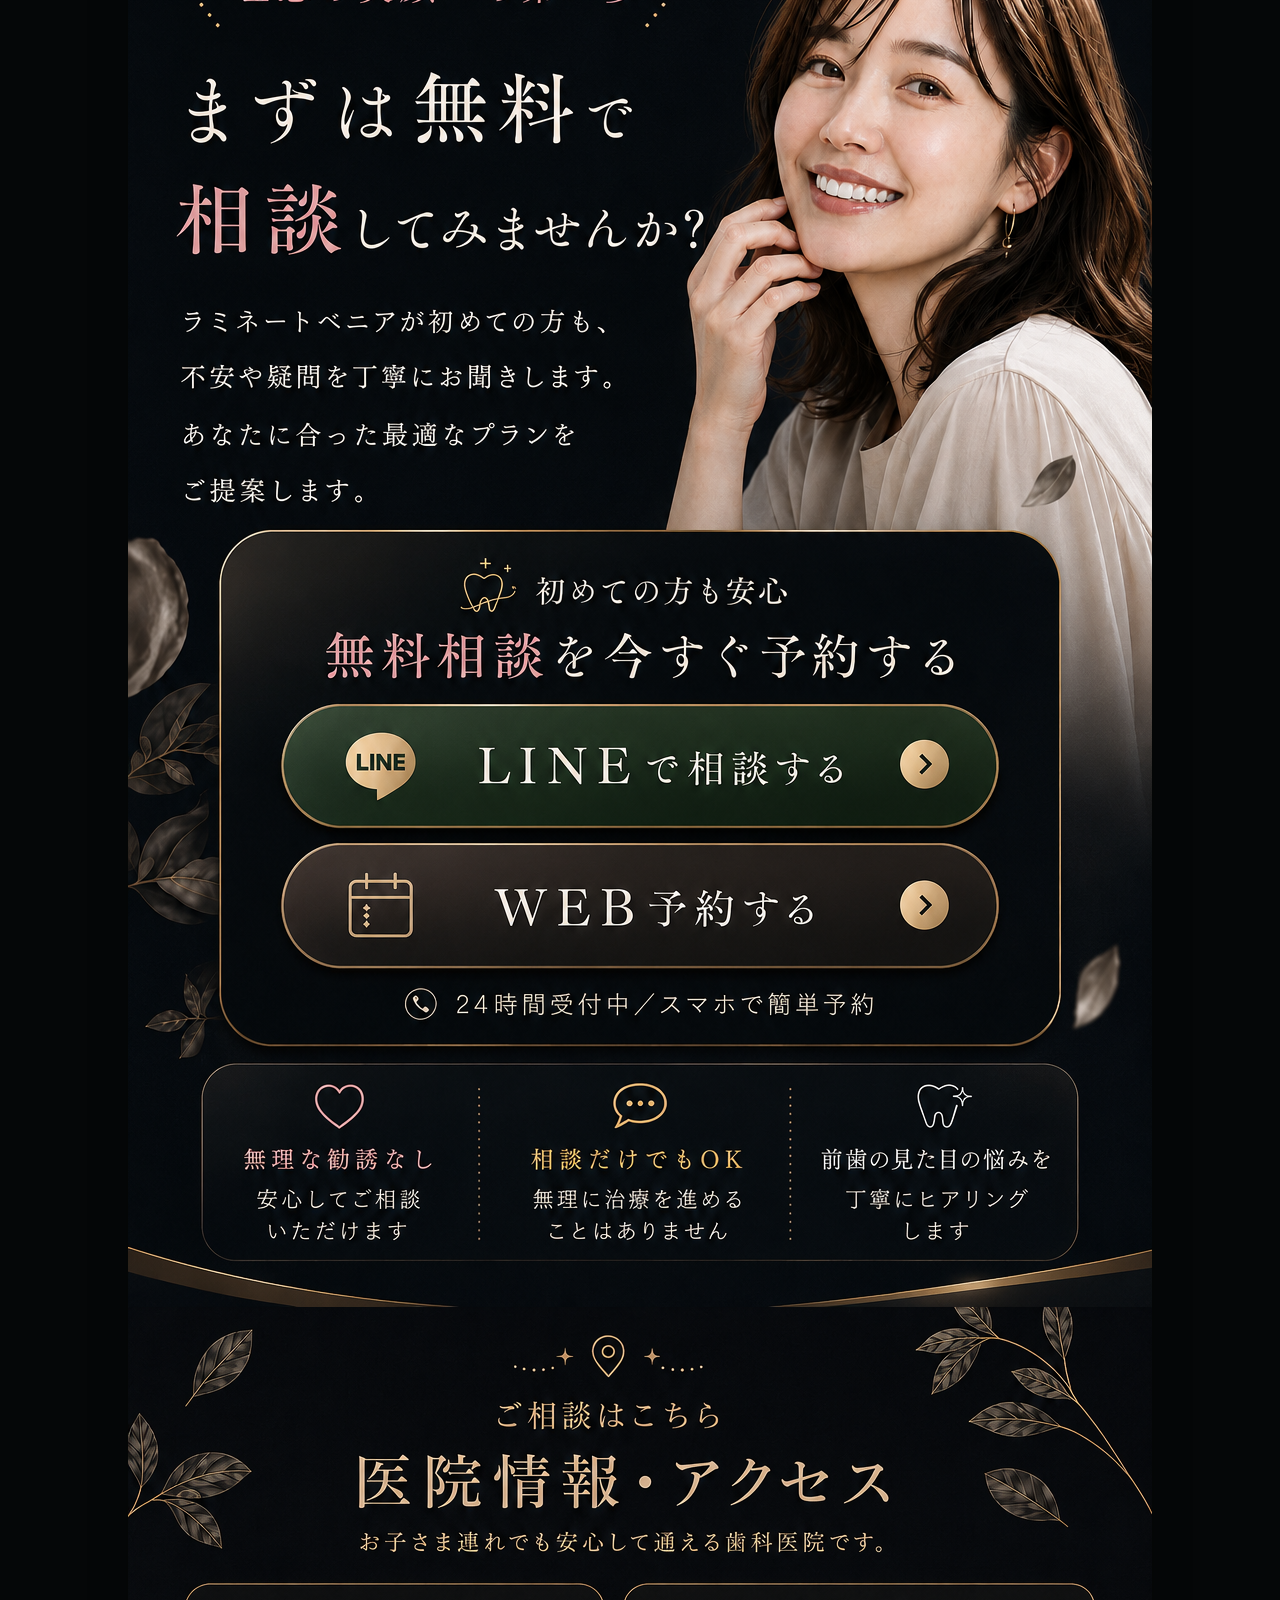
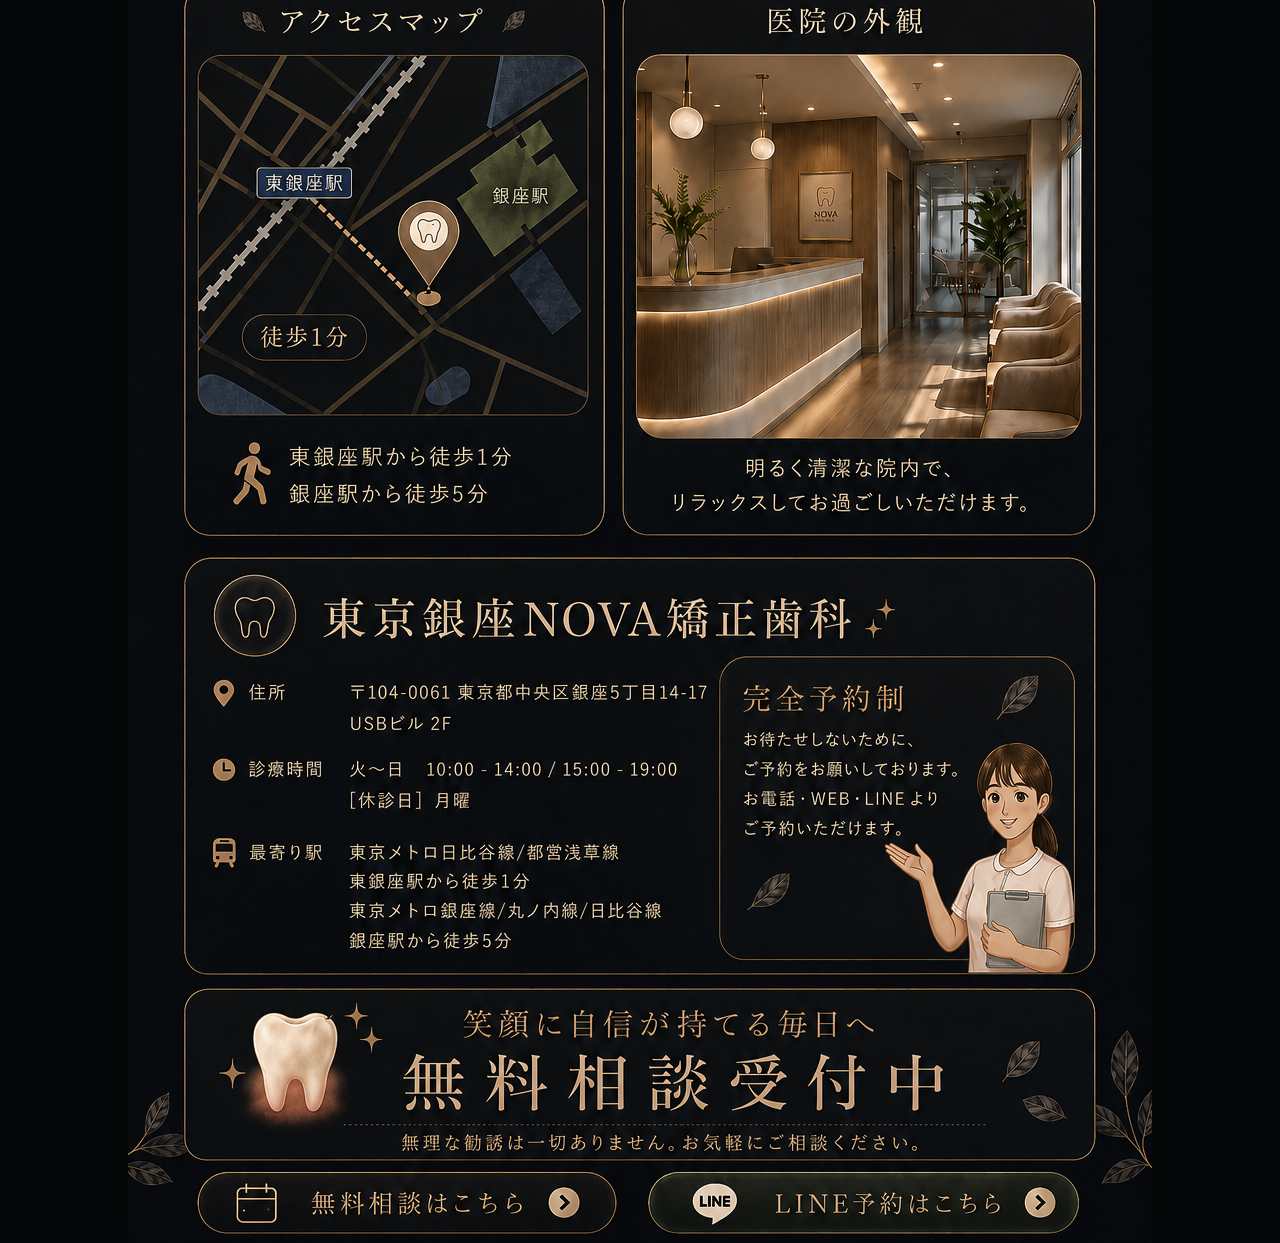
==== commit 06f462f0: "Replace laminate LP images" ====
--- a/index.html
+++ b/index.html
@@ -27,7 +27,7 @@
       </section>
 
       <section class="lp-panel" aria-label="ラミネートベニアのお悩み">
-        <img src="assets/images/02-concerns.png" alt="こんなお悩みありませんか" width="1024" height="1536">
+        <img src="assets/images/02-concerns.png" alt="こんなお悩みありませんか" width="941" height="1672">
       </section>
 
       <section class="lp-panel" aria-label="ラミネートベニアとは">
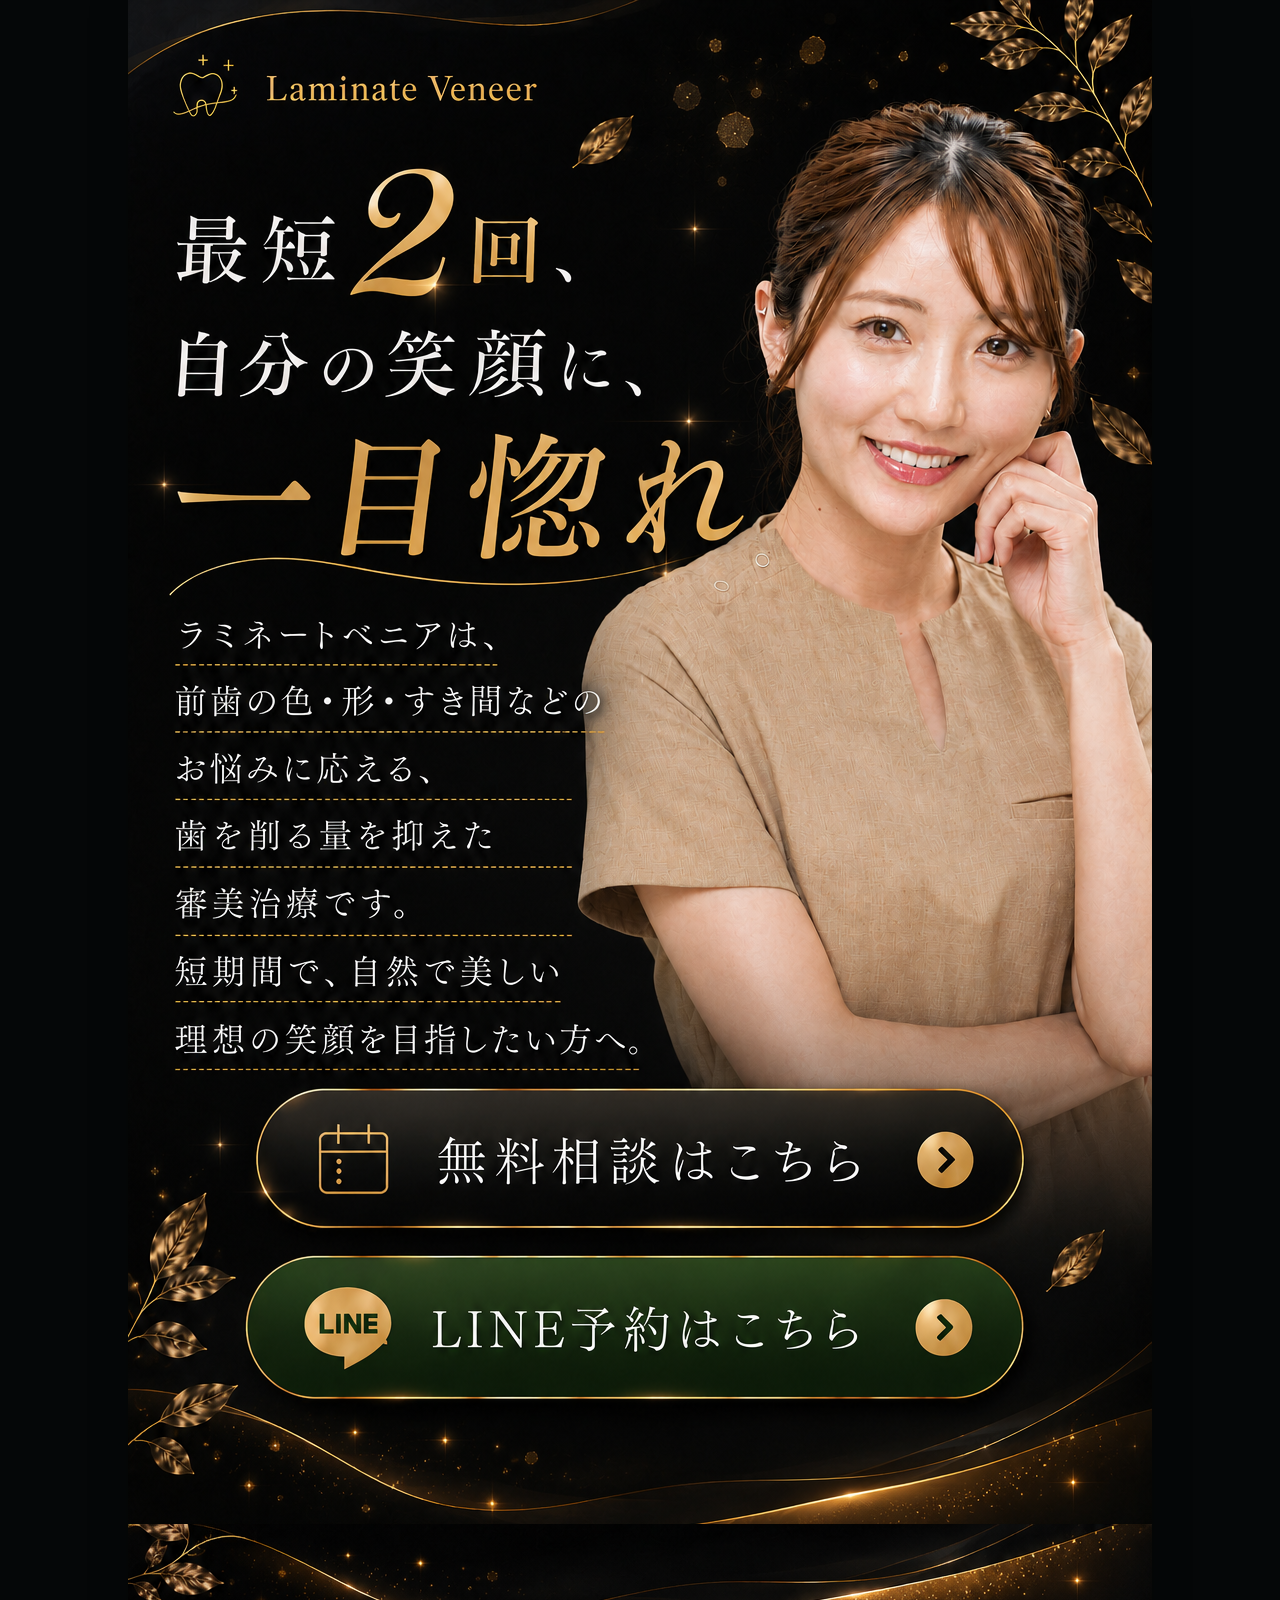
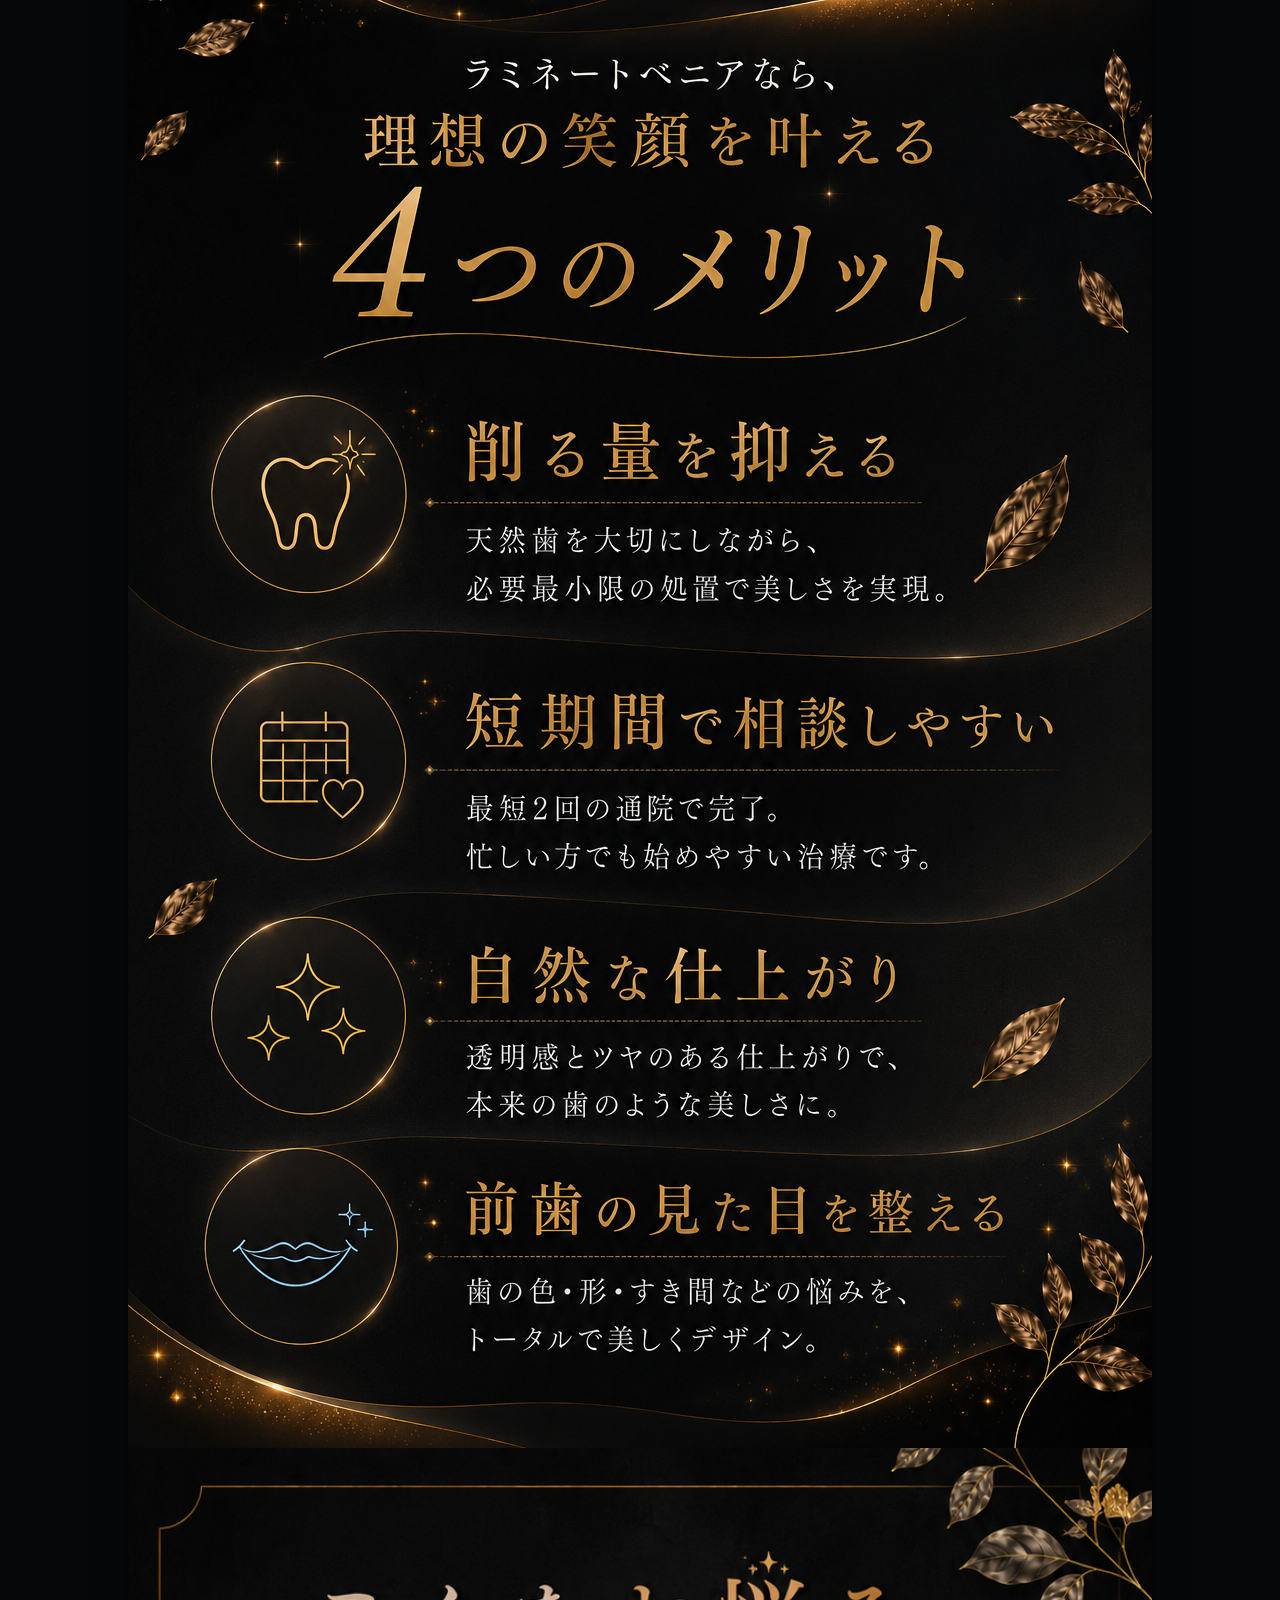
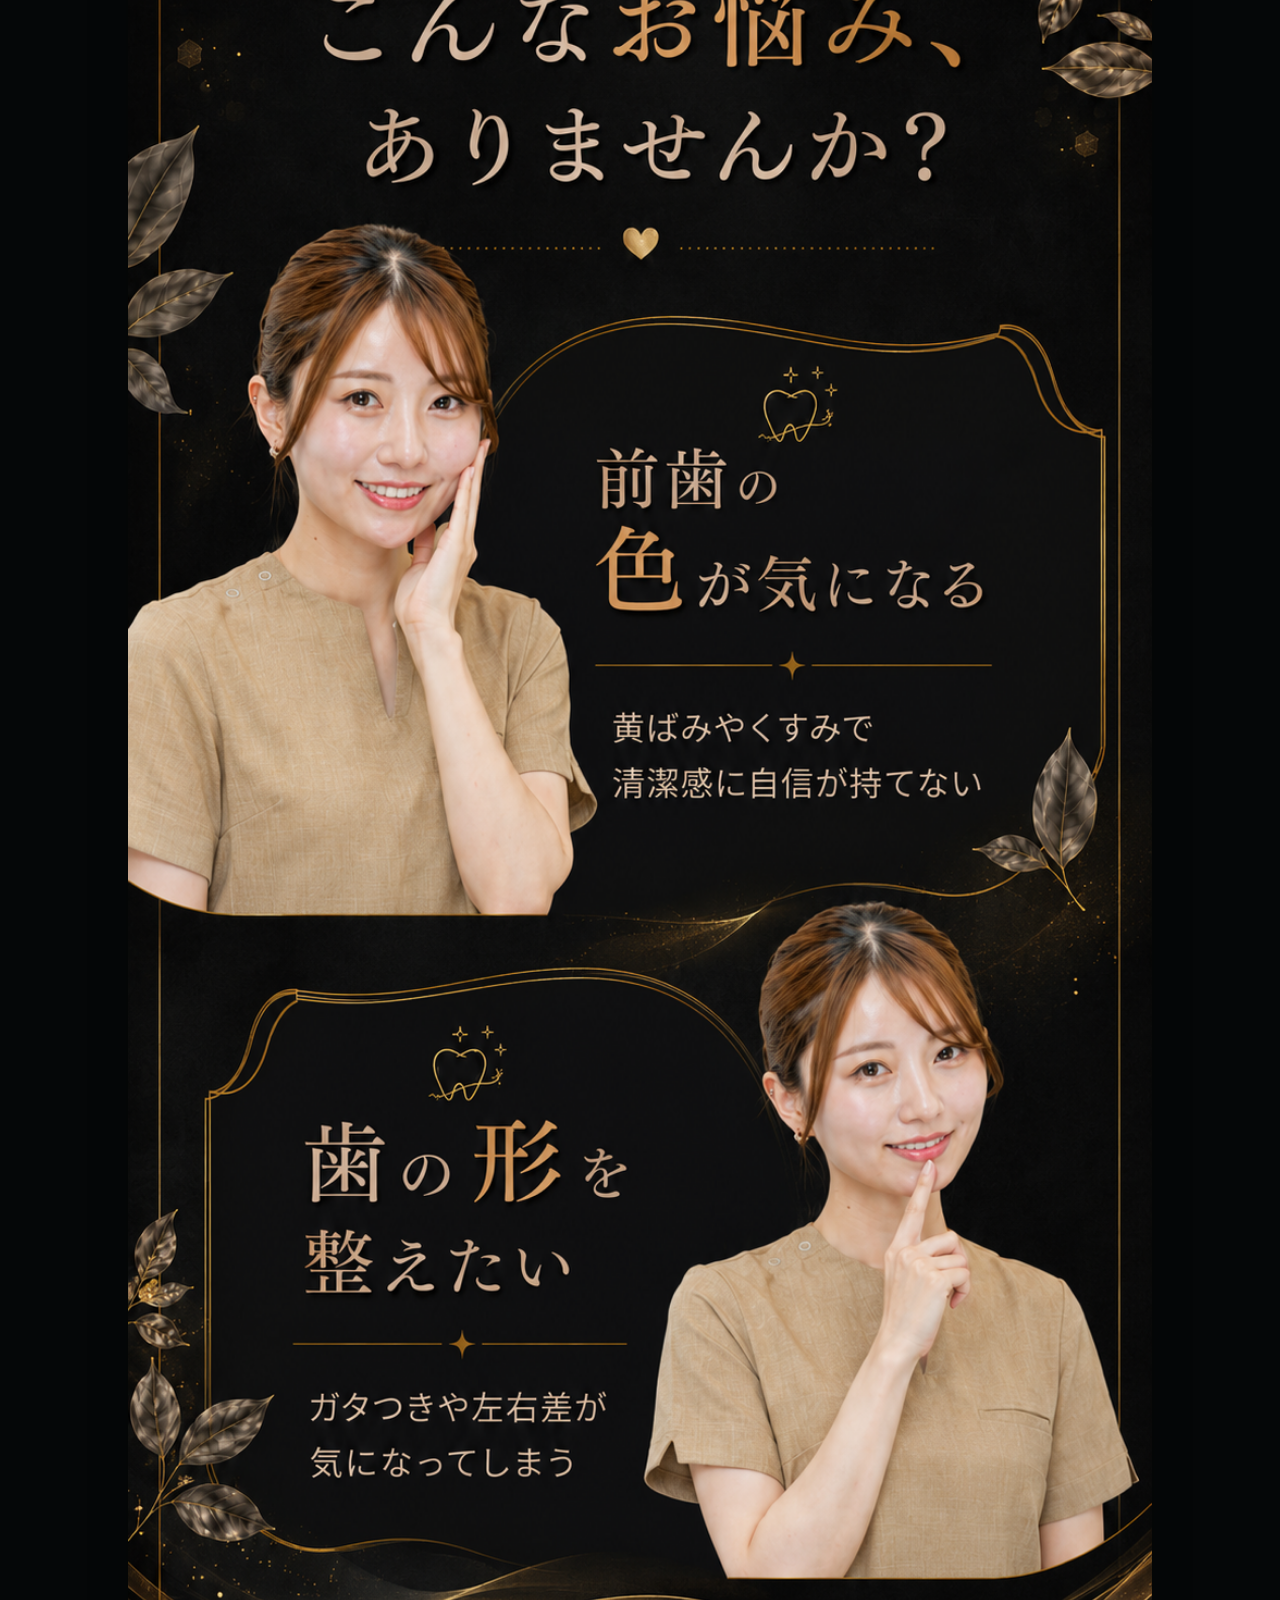
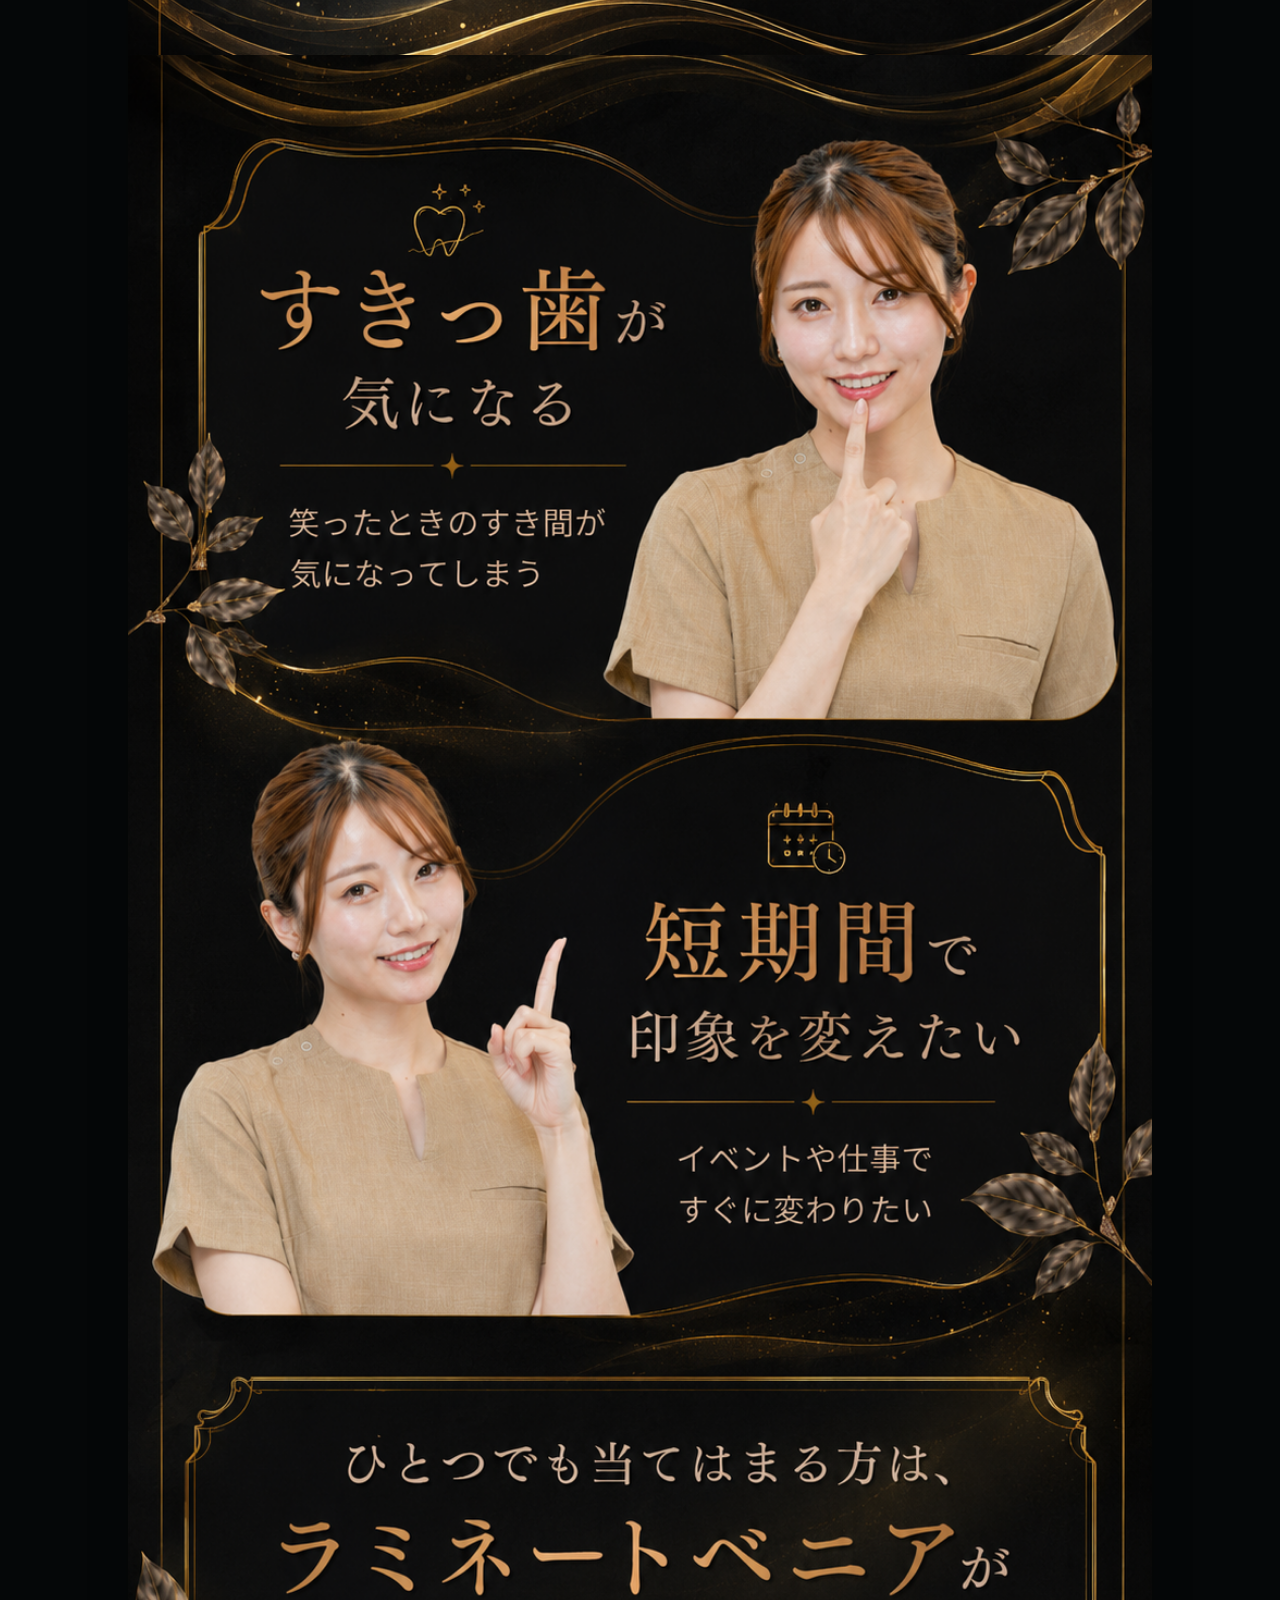
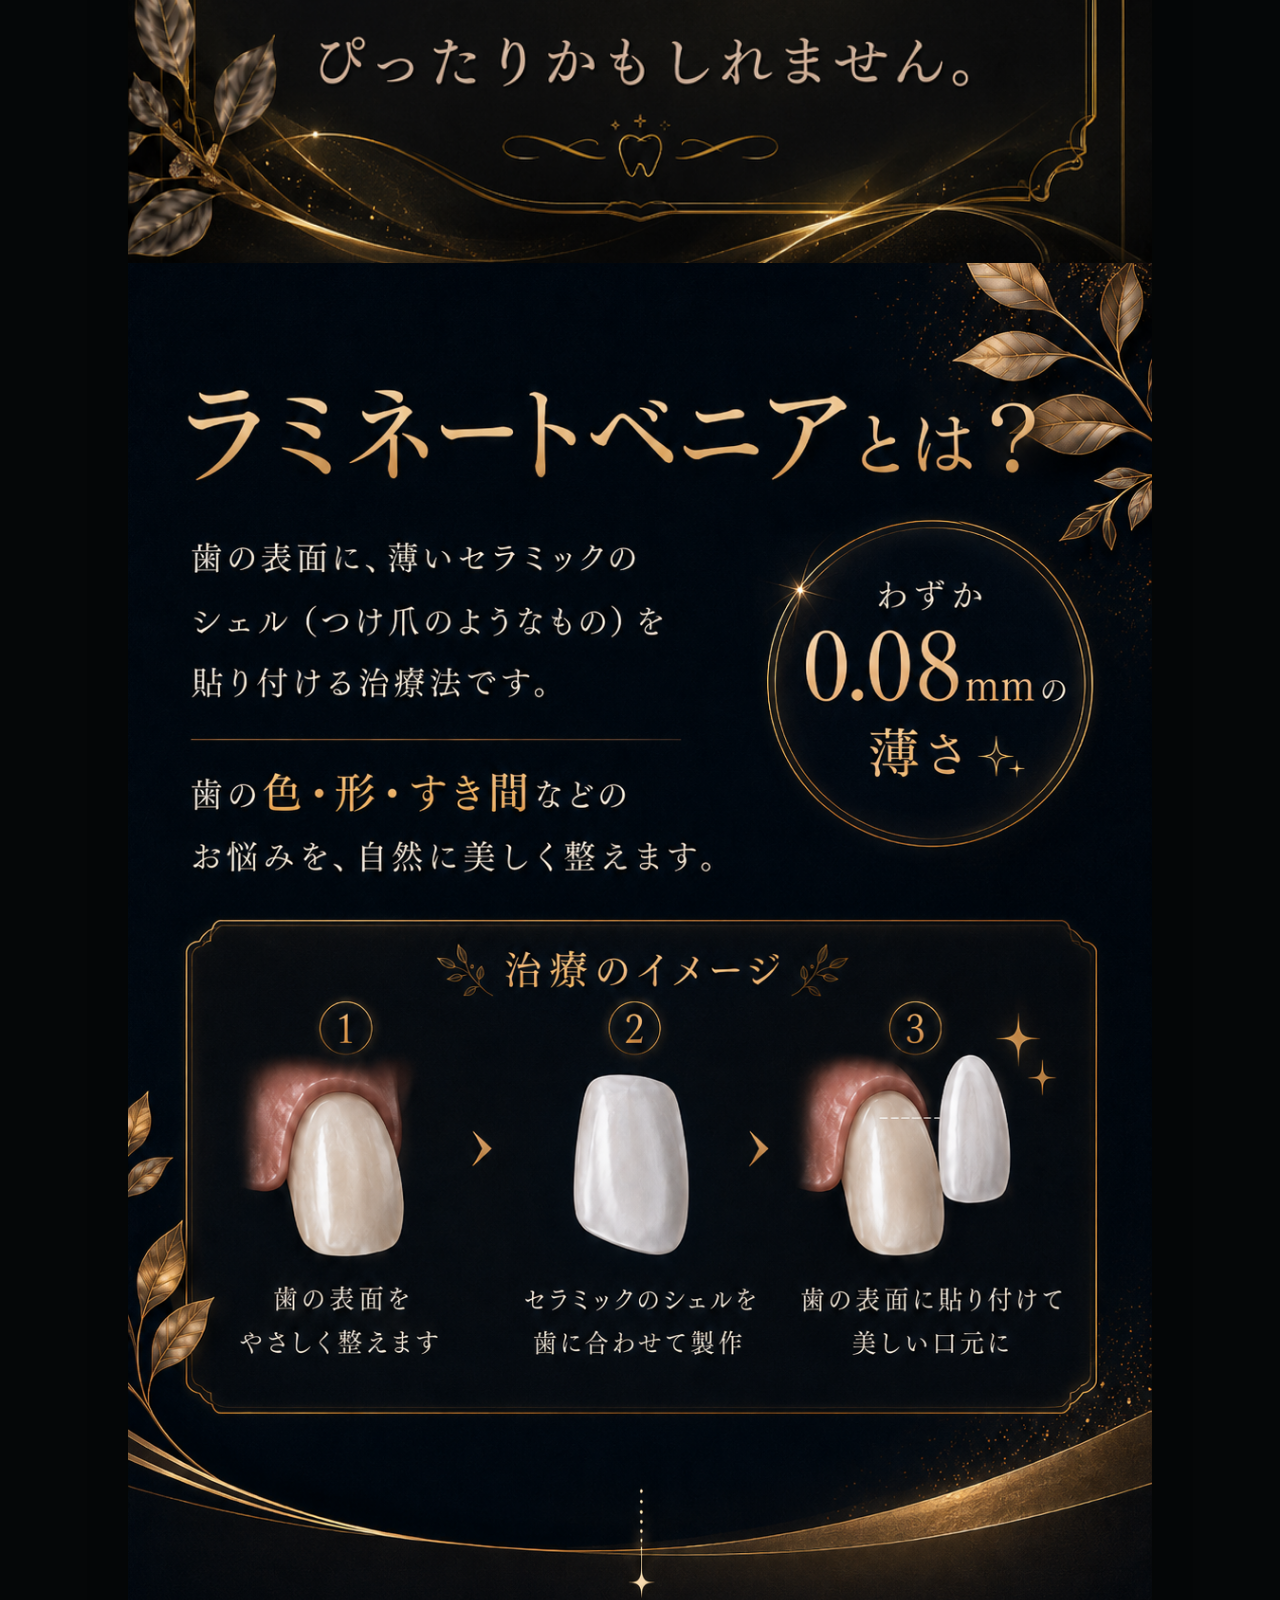
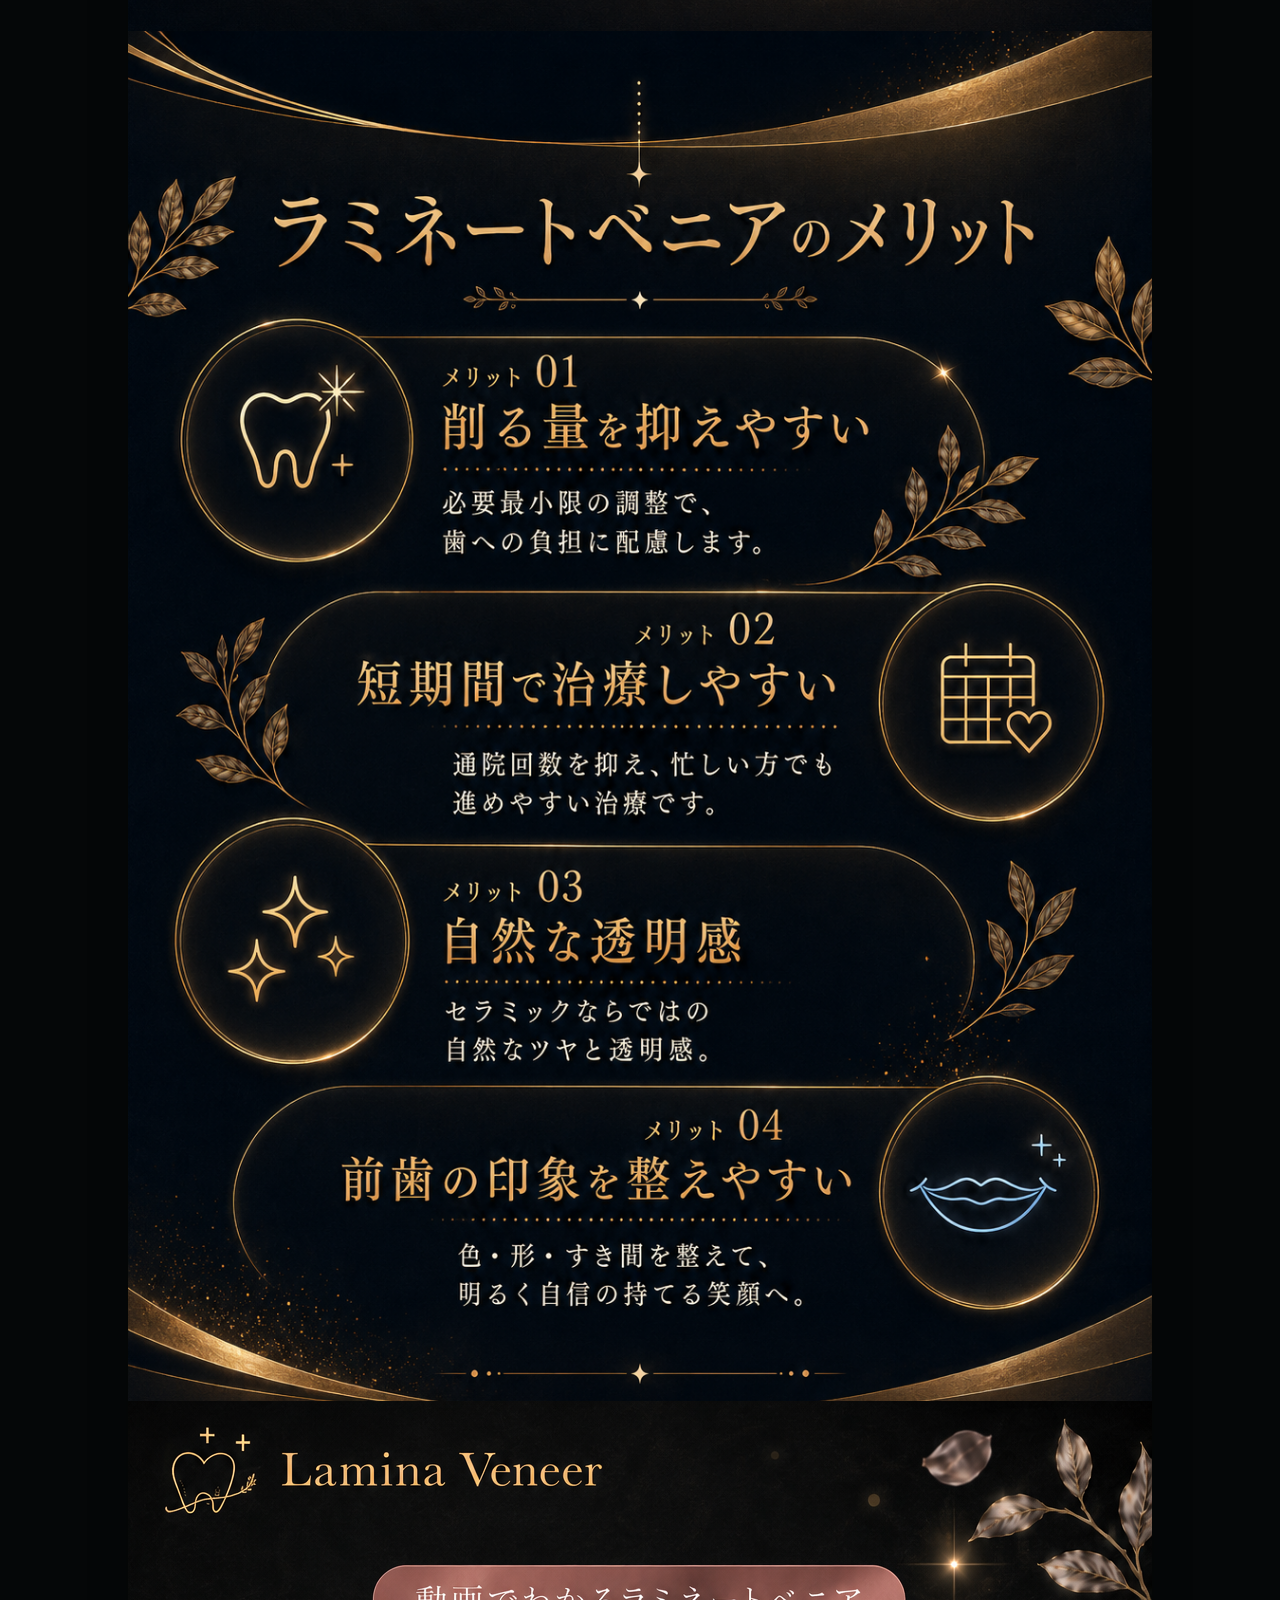
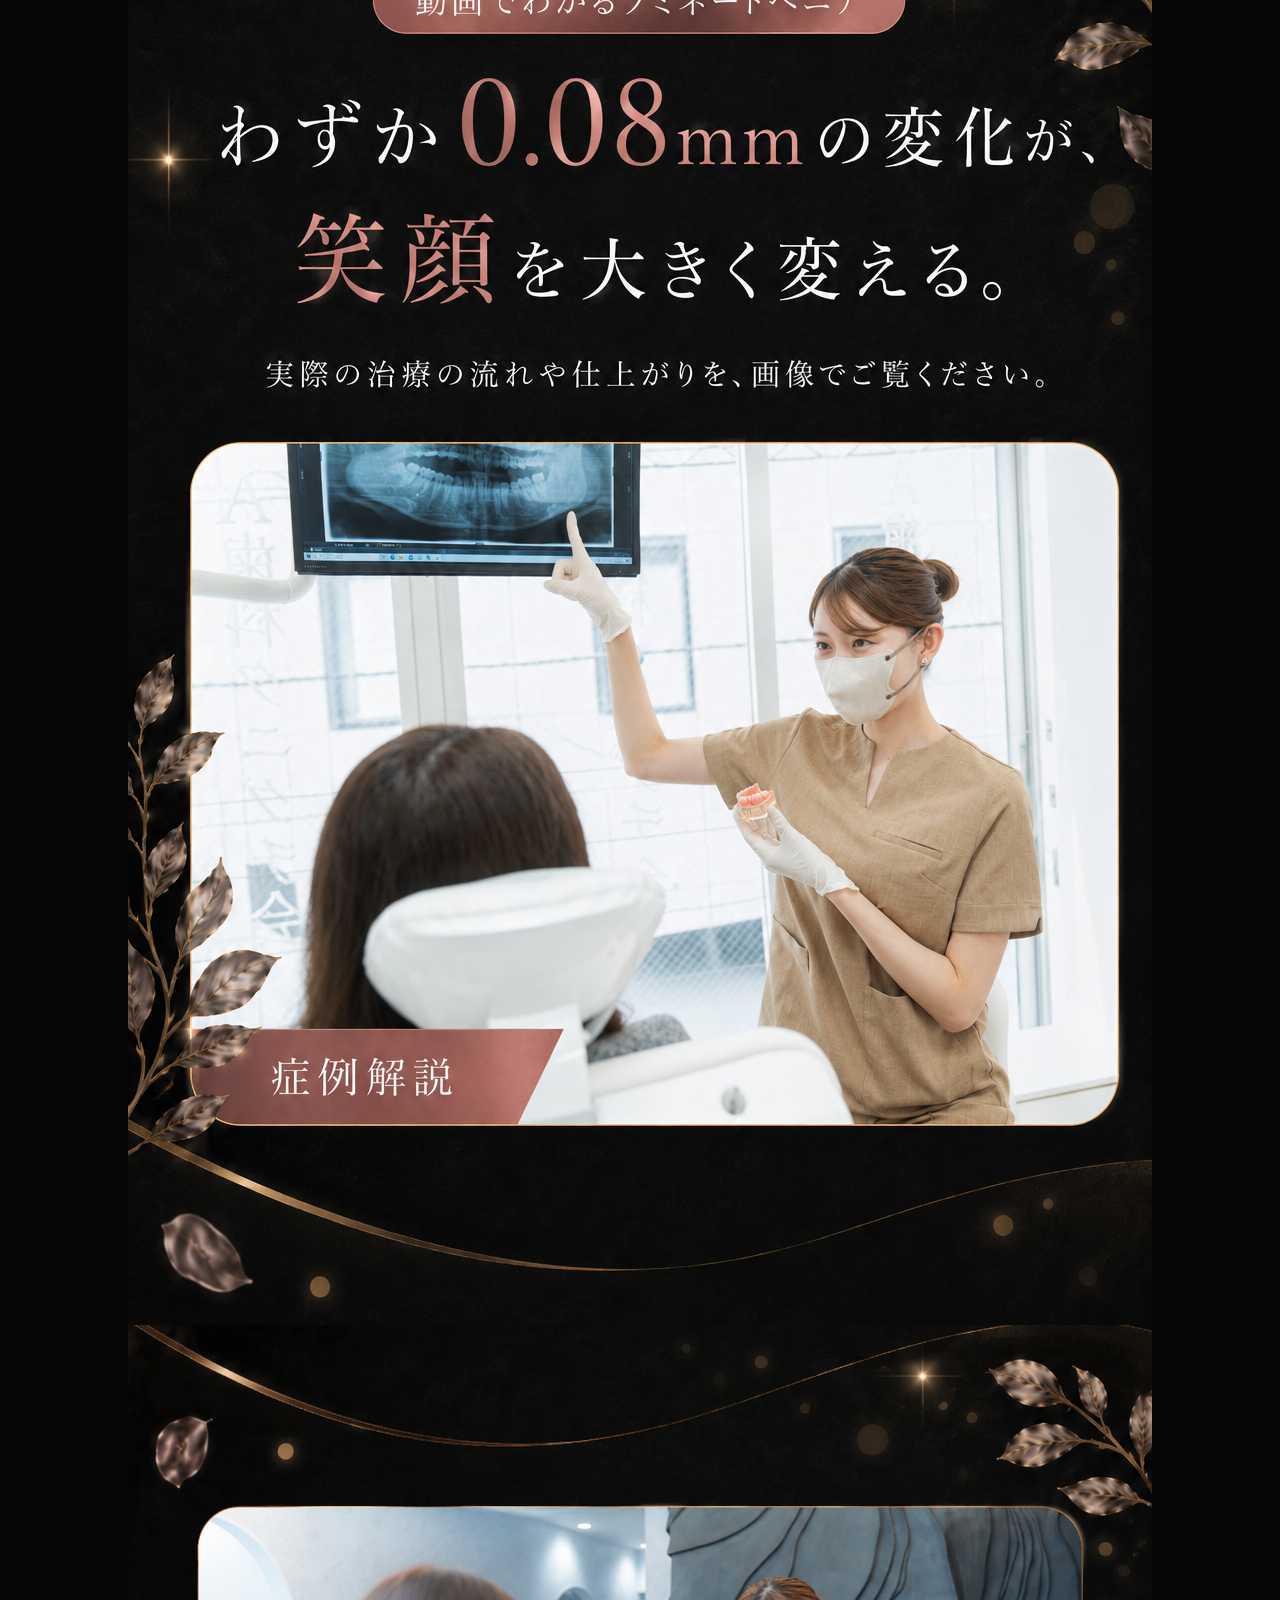
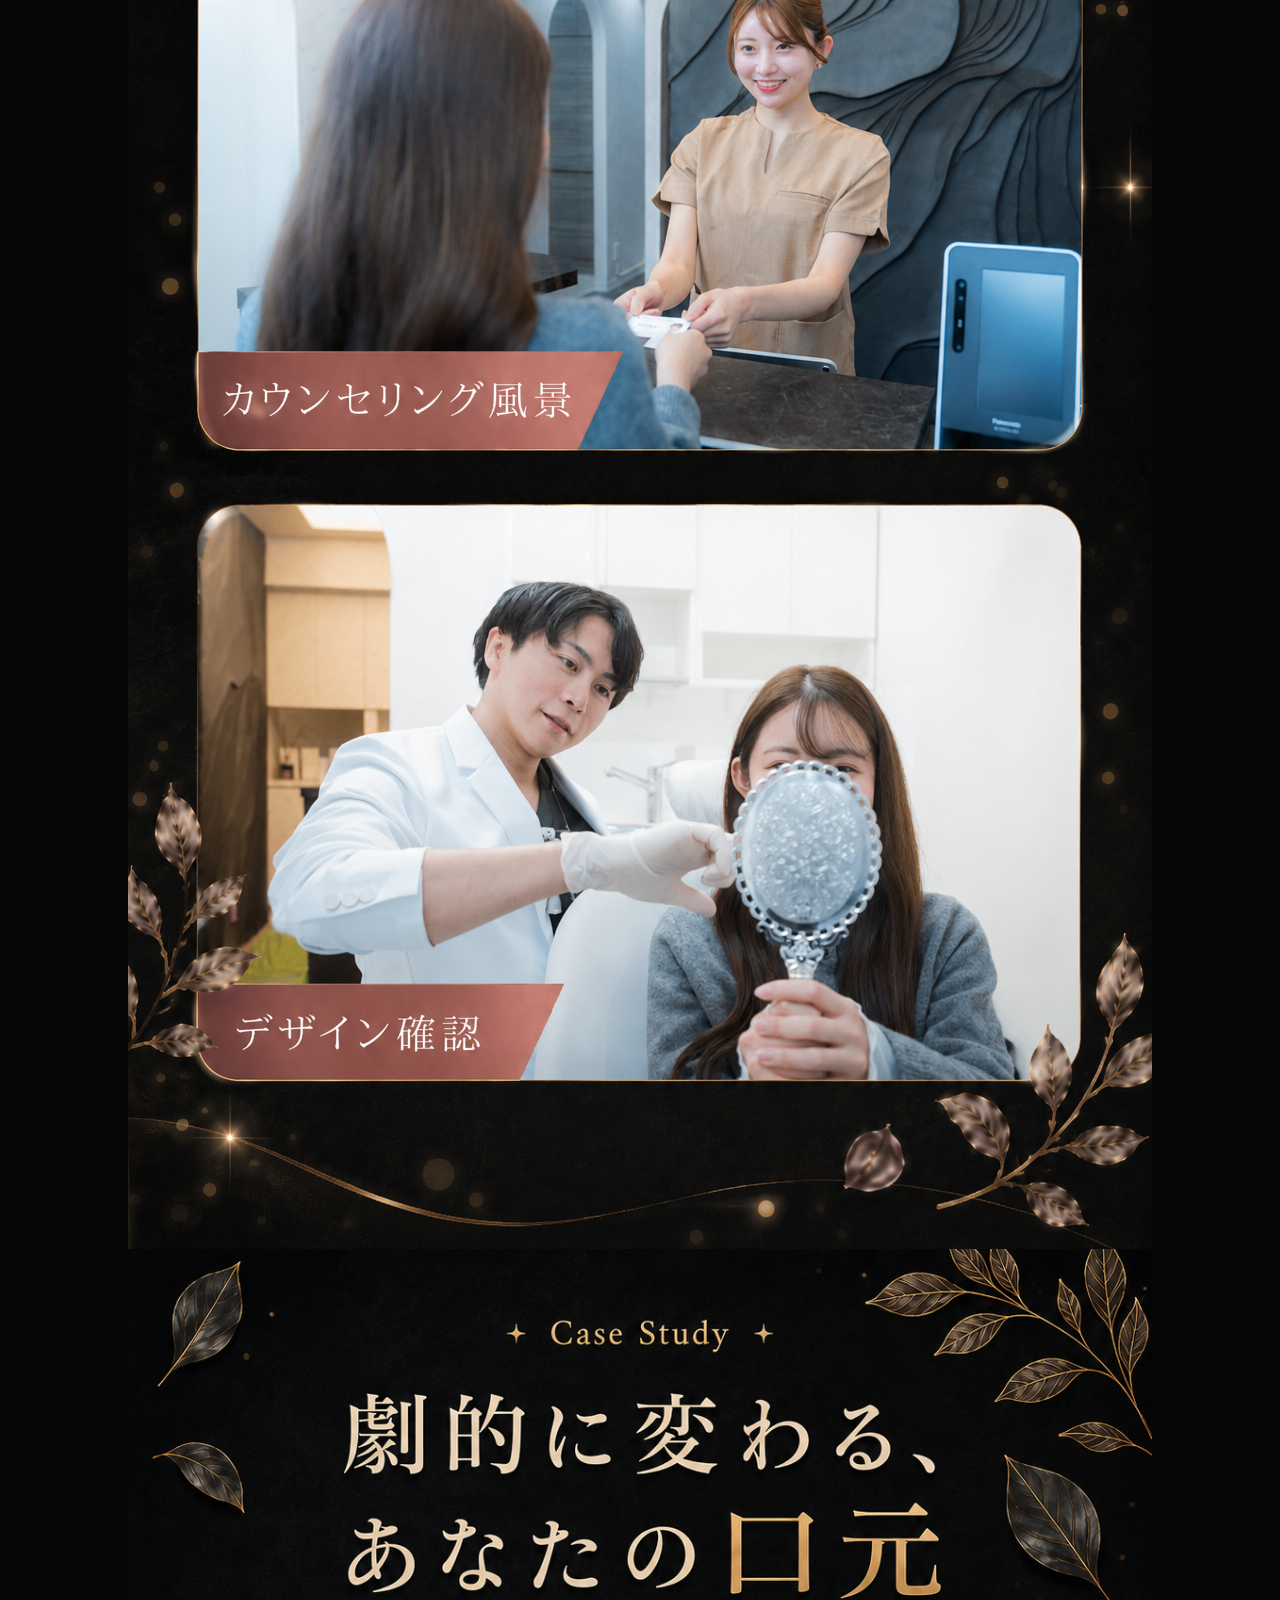
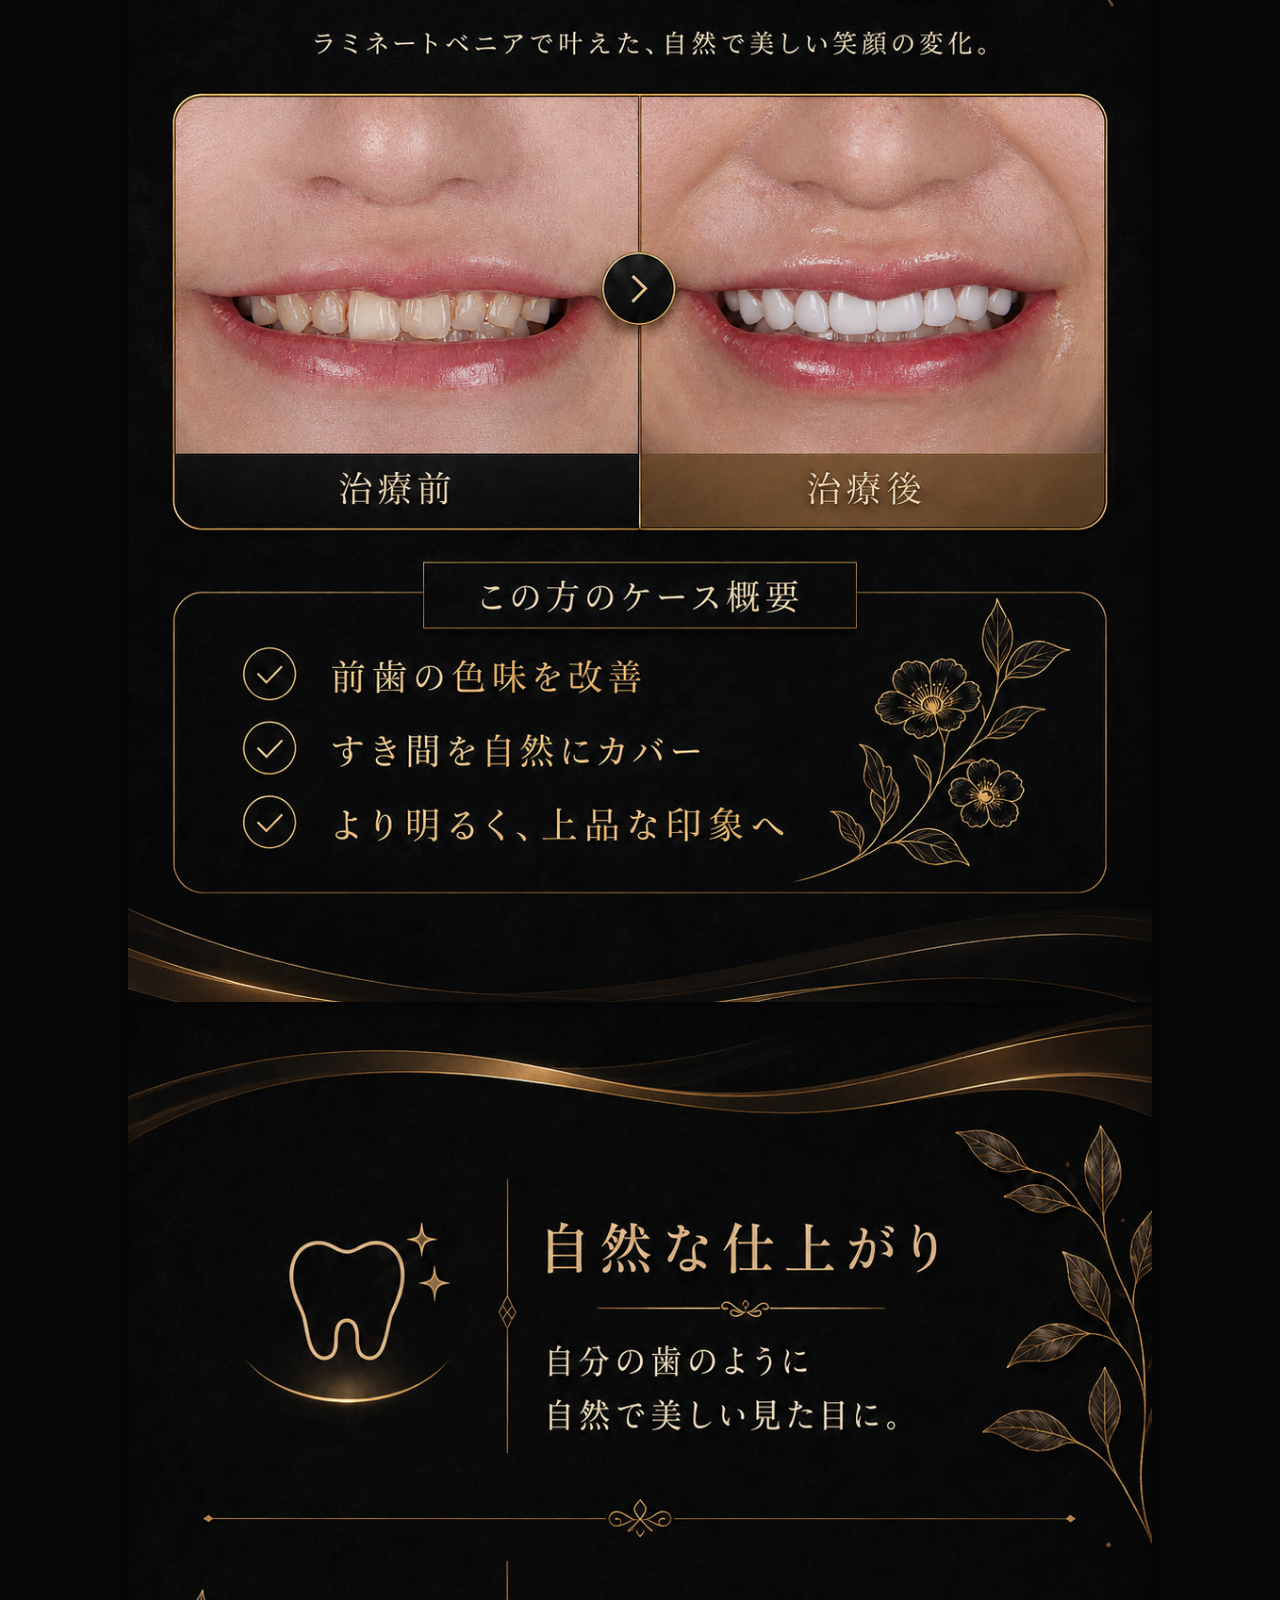
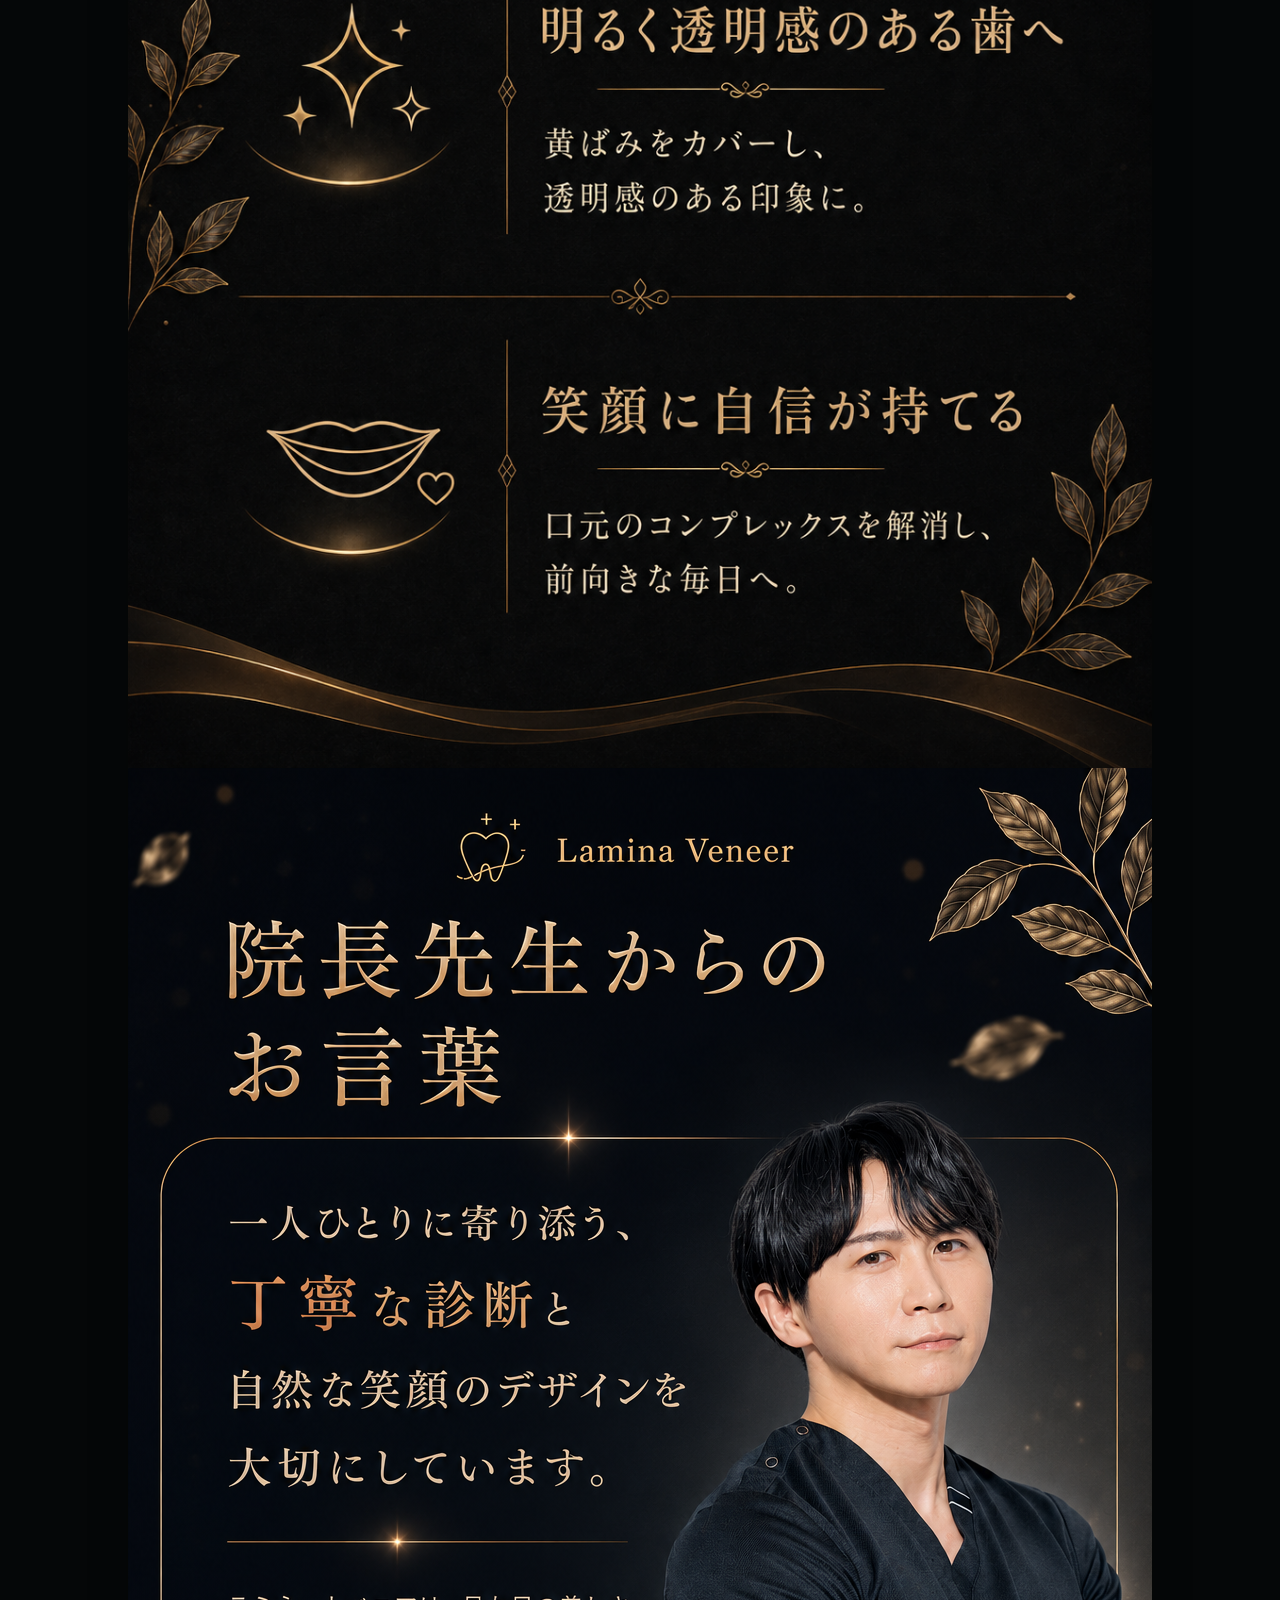
==== commit 0c898c06: "Replace landing page images" ====
--- a/index.html
+++ b/index.html
@@ -3,67 +3,91 @@
   <head>
     <meta charset="utf-8">
     <meta name="viewport" content="width=device-width, initial-scale=1">
-    <title>Lamina Veneer</title>
+    <title>東京銀座NOVA矯正歯科 | Laminate Veneer</title>
     <meta
       name="description"
       content="ラミネートベニアの流れ、症例、医院情報、無料相談CTAをまとめたランディングページです。"
     >
-    <meta property="og:title" content="Lamina Veneer">
+    <meta property="og:title" content="東京銀座NOVA矯正歯科 | Laminate Veneer">
     <meta
       property="og:description"
       content="わずか0.3mmの変化が、笑顔を大きく変える。ラミネートベニアの無料相談はこちら。"
     >
     <meta property="og:type" content="website">
-    <meta property="og:image" content="assets/images/01-hero.png">
-    <link rel="icon" href="assets/images/01-hero.png">
+    <meta property="og:image" content="assets/images/15-new.png">
+    <link rel="icon" href="assets/images/15-new.png">
     <link rel="stylesheet" href="styles.css">
   </head>
   <body>
     <main class="page-shell" aria-label="Lamina Veneer landing page">
-      <section class="lp-panel" aria-label="動画でわかるラミネートベニア" id="hero-cta">
-        <img src="assets/images/01-hero.png" alt="最短2回、自分の笑顔に一目惚れする" width="1024" height="1536">
+      <section class="lp-panel" aria-label="無料相談CTA" id="main-cta">
+        <img src="assets/images/01-new.png" alt="無料相談はこちら、LINE予約はこちら" width="1024" height="1536">
         <a class="hotspot hotspot-consultation image-01" href="https://reservation.stransa.co.jp/2747f44875e502d72cb6ea80e31af1cc/reserve/select-frame?web-menu-id=47272" aria-label="無料相談はこちら"></a>
         <a class="hotspot hotspot-line image-01" href="https://line.me/R/ti/p/@853jpbsf?oat_content=url&ts=04210830" aria-label="LINE予約はこちら"></a>
       </section>
 
-      <section class="lp-panel" aria-label="ラミネートベニアのお悩み">
-        <img src="assets/images/02-concerns.png" alt="こんなお悩みありませんか" width="941" height="1672">
+      <section class="lp-panel seamed-panel" aria-label="ラミネートベニアの4つのメリット">
+        <img src="assets/images/02-new.png" alt="理想の笑顔を叶える4つのメリット" width="1024" height="1536">
       </section>
 
-      <section class="lp-panel" aria-label="ラミネートベニアとは">
-        <img src="assets/images/03-lamina-veneer-about.png" alt="ラミネートベニアとは" width="1024" height="1536">
+      <section class="lp-panel seamed-panel" aria-label="ラミネートベニアのお悩み">
+        <img src="assets/images/03-new.png" alt="こんなお悩みありませんか" width="941" height="1672">
       </section>
 
-      <section class="lp-panel" aria-label="動画でわかるラミネートベニア">
-        <img src="assets/images/04-case-study.png" alt="動画でわかるラミネートベニア" width="1024" height="1536">
+      <section class="lp-panel seamed-panel" aria-label="ラミネートベニアが向いている方">
+        <img src="assets/images/04-new.png" alt="すきっ歯が気になる、短期間で印象を変えたい" width="941" height="1672">
       </section>
 
-      <section class="lp-panel" aria-label="症例紹介">
-        <img src="assets/images/05-reassurance.png" alt="劇的に変わるあなたの口元" width="1024" height="1536">
+      <section class="lp-panel seamed-panel" aria-label="ラミネートベニアとは">
+        <img src="assets/images/05-new.png" alt="ラミネートベニアとは" width="1080" height="1456">
       </section>
 
-      <section class="lp-panel" aria-label="治療比較">
-        <img src="assets/images/06-about.png" alt="どんな悩みに向いている？" width="1024" height="1536">
+      <section class="lp-panel seamed-panel" aria-label="ラミネートベニアのメリット">
+        <img src="assets/images/06-new.png" alt="ラミネートベニアのメリット" width="1080" height="1457">
       </section>
 
-      <section class="lp-panel" aria-label="担当ドクターより">
-        <img src="assets/images/07-doctor.png" alt="担当ドクターより" width="1024" height="1536">
+      <section class="lp-panel seamed-panel" aria-label="動画でわかるラミネートベニア">
+        <img src="assets/images/07-new.png" alt="わずか0.08mmの変化が笑顔を大きく変える" width="1024" height="1536">
       </section>
 
-      <section class="lp-panel" aria-label="安心して受けていただくために">
-        <img src="assets/images/08-comparison.png" alt="安心して受けていただくために" width="1024" height="1536">
+      <section class="lp-panel seamed-panel" aria-label="治療風景">
+        <img src="assets/images/08-new.png" alt="カウンセリング風景とデザイン確認" width="1024" height="1536">
       </section>
 
-      <section class="lp-panel" aria-label="無料相談予約" id="final-cta">
-        <img src="assets/images/10-final-cta.png" alt="まずは無料で相談してみませんか" width="1024" height="1536">
-        <a class="hotspot hotspot-consultation image-09" href="https://reservation.stransa.co.jp/2747f44875e502d72cb6ea80e31af1cc/reserve/select-frame?web-menu-id=47272" aria-label="無料相談はこちら"></a>
-        <a class="hotspot hotspot-line image-09" href="https://line.me/R/ti/p/@853jpbsf?oat_content=url&ts=04210830" aria-label="LINE予約はこちら"></a>
+      <section class="lp-panel seamed-panel" aria-label="症例紹介">
+        <img src="assets/images/09-new.png" alt="劇的に変わるあなたの口元" width="1086" height="1448">
+      </section>
+
+      <section class="lp-panel seamed-panel" aria-label="ラミネートベニアで叶える印象">
+        <img src="assets/images/10-new.png" alt="自然な仕上がり、明るく透明感のある歯へ、笑顔に自信が持てる" width="1086" height="1448">
+      </section>
+
+      <section class="lp-panel" aria-label="院長先生からのお言葉">
+        <img src="assets/images/11-new.png" alt="院長先生からのお言葉" width="1024" height="1536">
+      </section>
+
+      <section class="lp-panel" aria-label="治療の流れ">
+        <img src="assets/images/12-new.png" alt="治療の流れ" width="1086" height="1448">
+      </section>
+
+      <section class="lp-panel" aria-label="無料相談のご案内">
+        <img src="assets/images/13-new.png" alt="まずは無料で相談してみませんか" width="1024" height="1536">
+      </section>
+
+      <section class="lp-panel" aria-label="無料相談予約" id="first-cta">
+        <img src="assets/images/14-new.png" alt="無料相談を今すぐ予約する" width="1024" height="1536">
+        <a class="hotspot hotspot-line image-14" href="https://line.me/R/ti/p/@853jpbsf?oat_content=url&ts=04210830" aria-label="LINEで相談する"></a>
+        <a class="hotspot hotspot-consultation image-14" href="https://reservation.stransa.co.jp/2747f44875e502d72cb6ea80e31af1cc/reserve/select-frame?web-menu-id=47272" aria-label="WEB予約する"></a>
+      </section>
+
+      <section class="lp-panel" aria-label="医院情報・アクセス">
+        <img src="assets/images/15-new.png" alt="医院情報・アクセス" width="1024" height="1536">
       </section>
 
       <section class="lp-panel" aria-label="医院情報と無料相談" id="access-cta">
-        <img src="assets/images/03-access-cta.png" alt="医院情報・アクセスと無料相談受付中" width="1024" height="1536">
-        <a class="hotspot hotspot-consultation image-03" href="https://reservation.stransa.co.jp/2747f44875e502d72cb6ea80e31af1cc/reserve/select-frame?web-menu-id=47272" aria-label="無料相談はこちら"></a>
-        <a class="hotspot hotspot-line image-03" href="https://line.me/R/ti/p/@853jpbsf?oat_content=url&ts=04210830" aria-label="LINE予約はこちら"></a>
+        <img src="assets/images/16-new.png" alt="東京銀座NOVA矯正歯科の医院情報と無料相談受付中" width="1122" height="1402">
+        <a class="hotspot hotspot-consultation image-16" href="https://reservation.stransa.co.jp/2747f44875e502d72cb6ea80e31af1cc/reserve/select-frame?web-menu-id=47272" aria-label="無料相談はこちら"></a>
+        <a class="hotspot hotspot-line image-16" href="https://line.me/R/ti/p/@853jpbsf?oat_content=url&ts=04210830" aria-label="LINE予約はこちら"></a>
       </section>
     </main>
   </body>
--- a/styles.css
+++ b/styles.css
@@ -31,6 +31,12 @@
   position: relative;
   margin: 0;
   line-height: 0;
+  z-index: 1;
+}
+
+.seamed-panel {
+  margin-top: clamp(-12px, -1.1vw, -5px);
+  z-index: 2;
 }
 
 .lp-panel img {
@@ -56,45 +62,45 @@
 }
 
 .image-01.hotspot-consultation {
-  left: 4.3%;
-  top: 65.35%;
-  width: 61.0%;
-  height: 7.3%;
+  left: 12.5%;
+  top: 74.9%;
+  width: 75.4%;
+  height: 6.7%;
 }
 
 .image-01.hotspot-line {
-  left: 4.3%;
-  top: 74.2%;
-  width: 61.0%;
-  height: 7.05%;
+  left: 12.5%;
+  top: 84.4%;
+  width: 75.4%;
+  height: 6.6%;
 }
 
-.image-03.hotspot-consultation {
-  left: 6.7%;
-  top: 94.45%;
-  width: 41.5%;
-  height: 4.4%;
+.image-14.hotspot-line {
+  left: 7.3%;
+  top: 37.3%;
+  width: 85.3%;
+  height: 11.7%;
 }
 
-.image-03.hotspot-line {
-  left: 51.0%;
-  top: 94.45%;
-  width: 42.4%;
-  height: 4.4%;
+.image-14.hotspot-consultation {
+  left: 7.3%;
+  top: 51.8%;
+  width: 85.3%;
+  height: 11.1%;
 }
 
-.image-09.hotspot-consultation {
-  left: 15.4%;
-  top: 66.95%;
-  width: 72.0%;
-  height: 6.8%;
+.image-16.hotspot-consultation {
+  left: 6.0%;
+  top: 90.6%;
+  width: 43.0%;
+  height: 6.1%;
 }
 
-.image-09.hotspot-line {
-  left: 15.4%;
-  top: 57.65%;
-  width: 72.0%;
-  height: 6.8%;
+.image-16.hotspot-line {
+  left: 51.1%;
+  top: 90.6%;
+  width: 42.9%;
+  height: 6.1%;
 }
 
 @media (max-width: 600px) {
